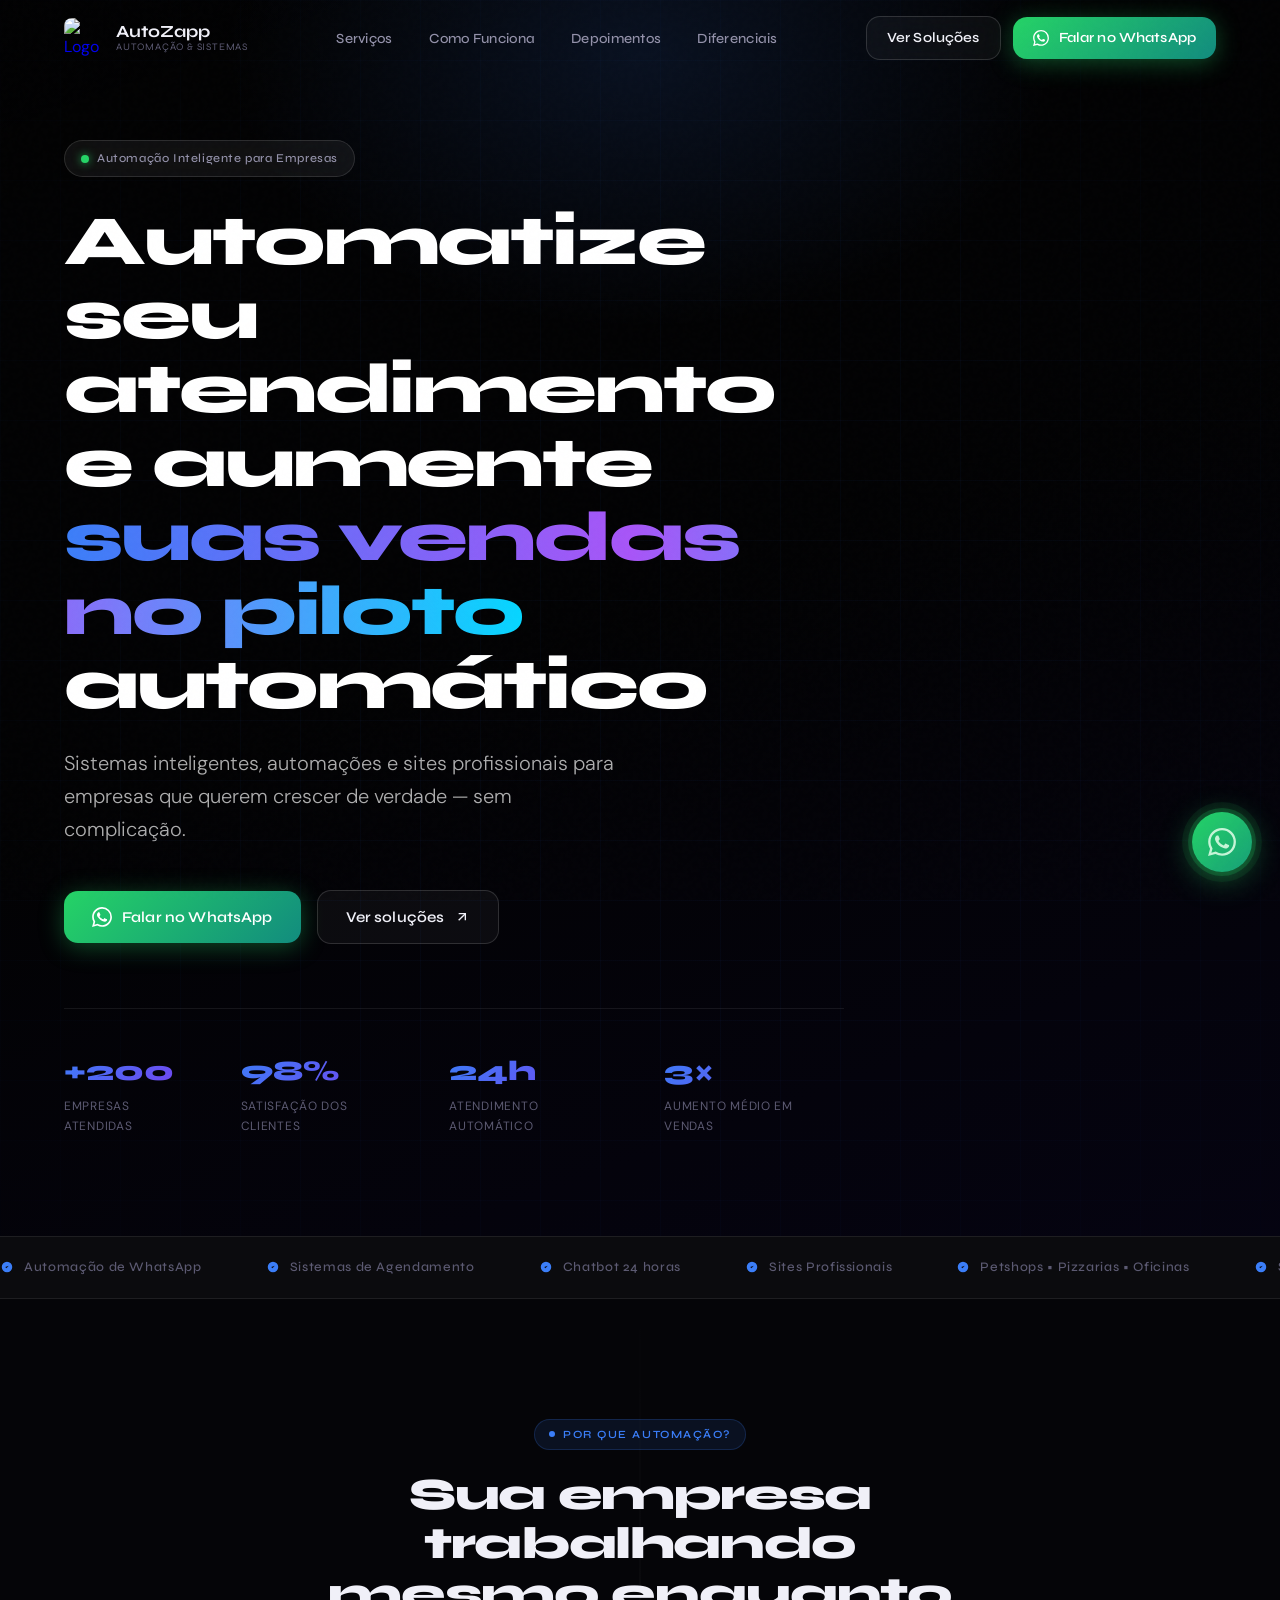
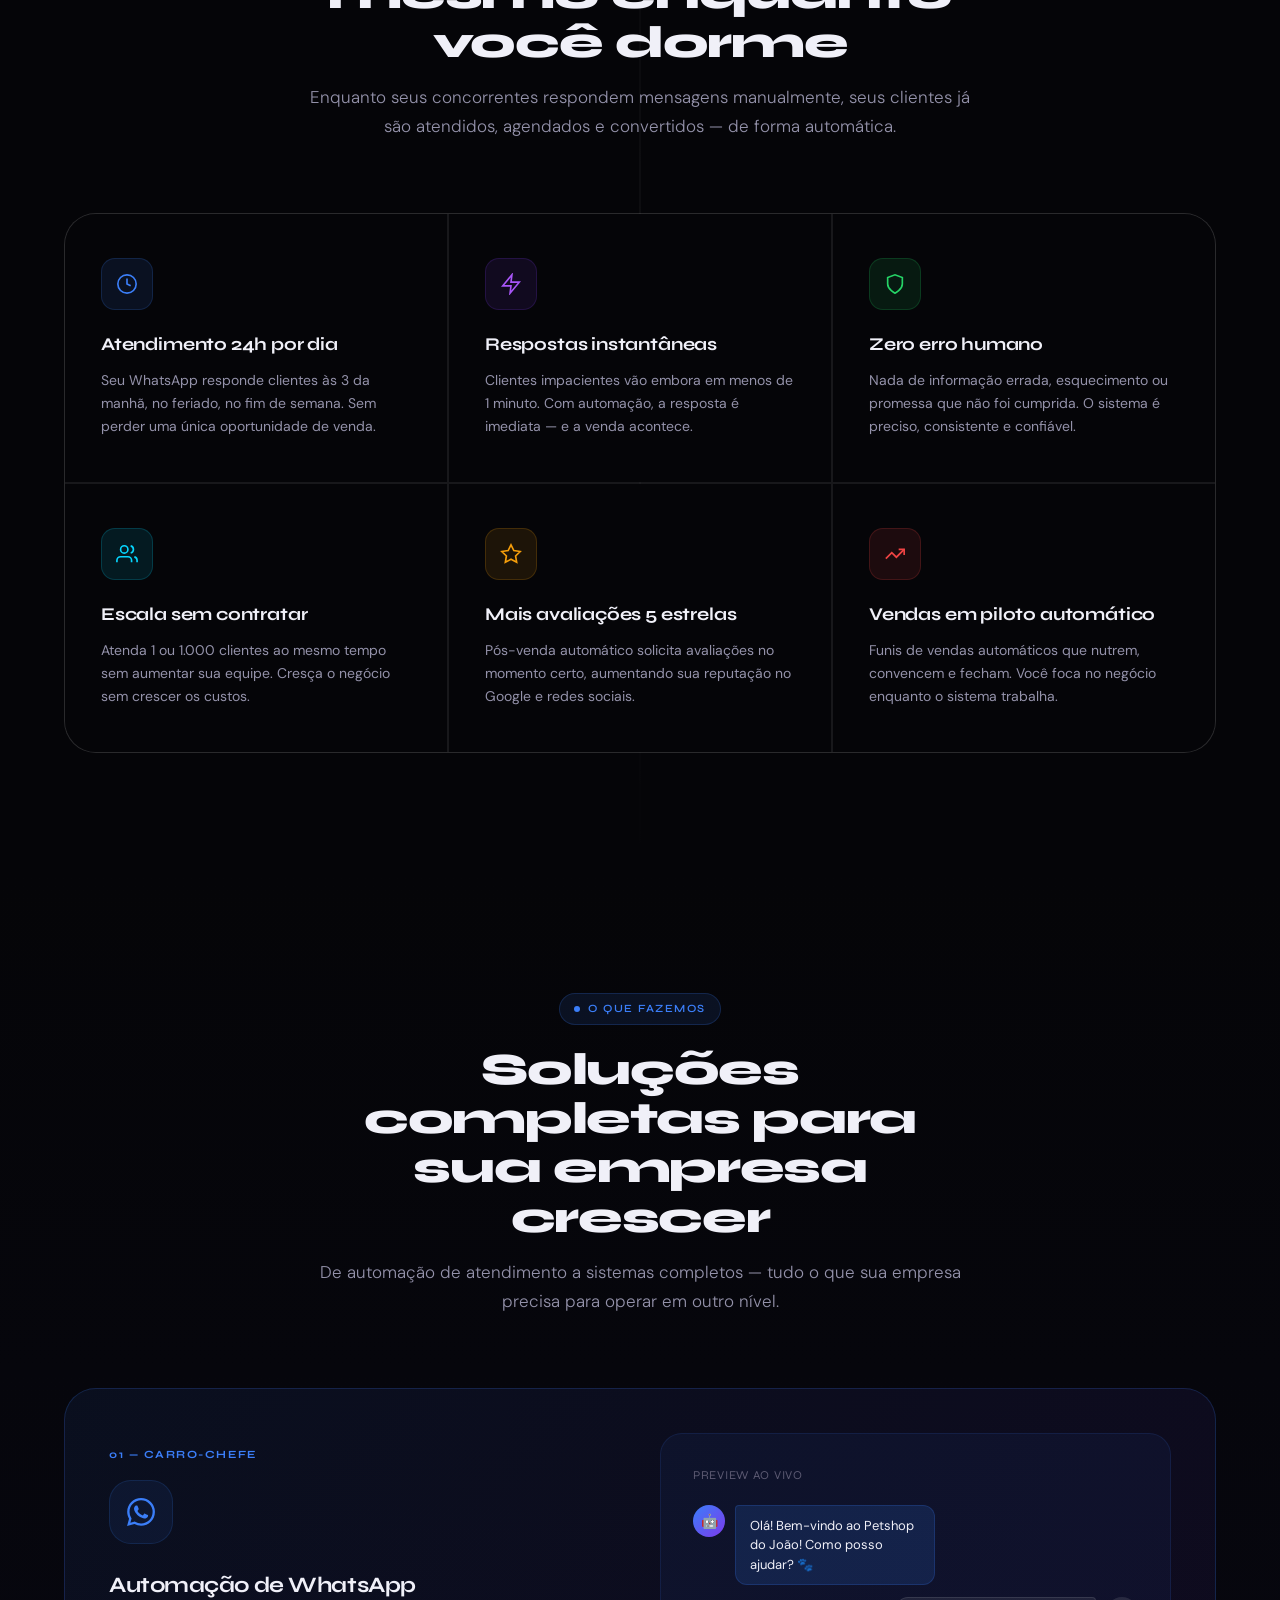
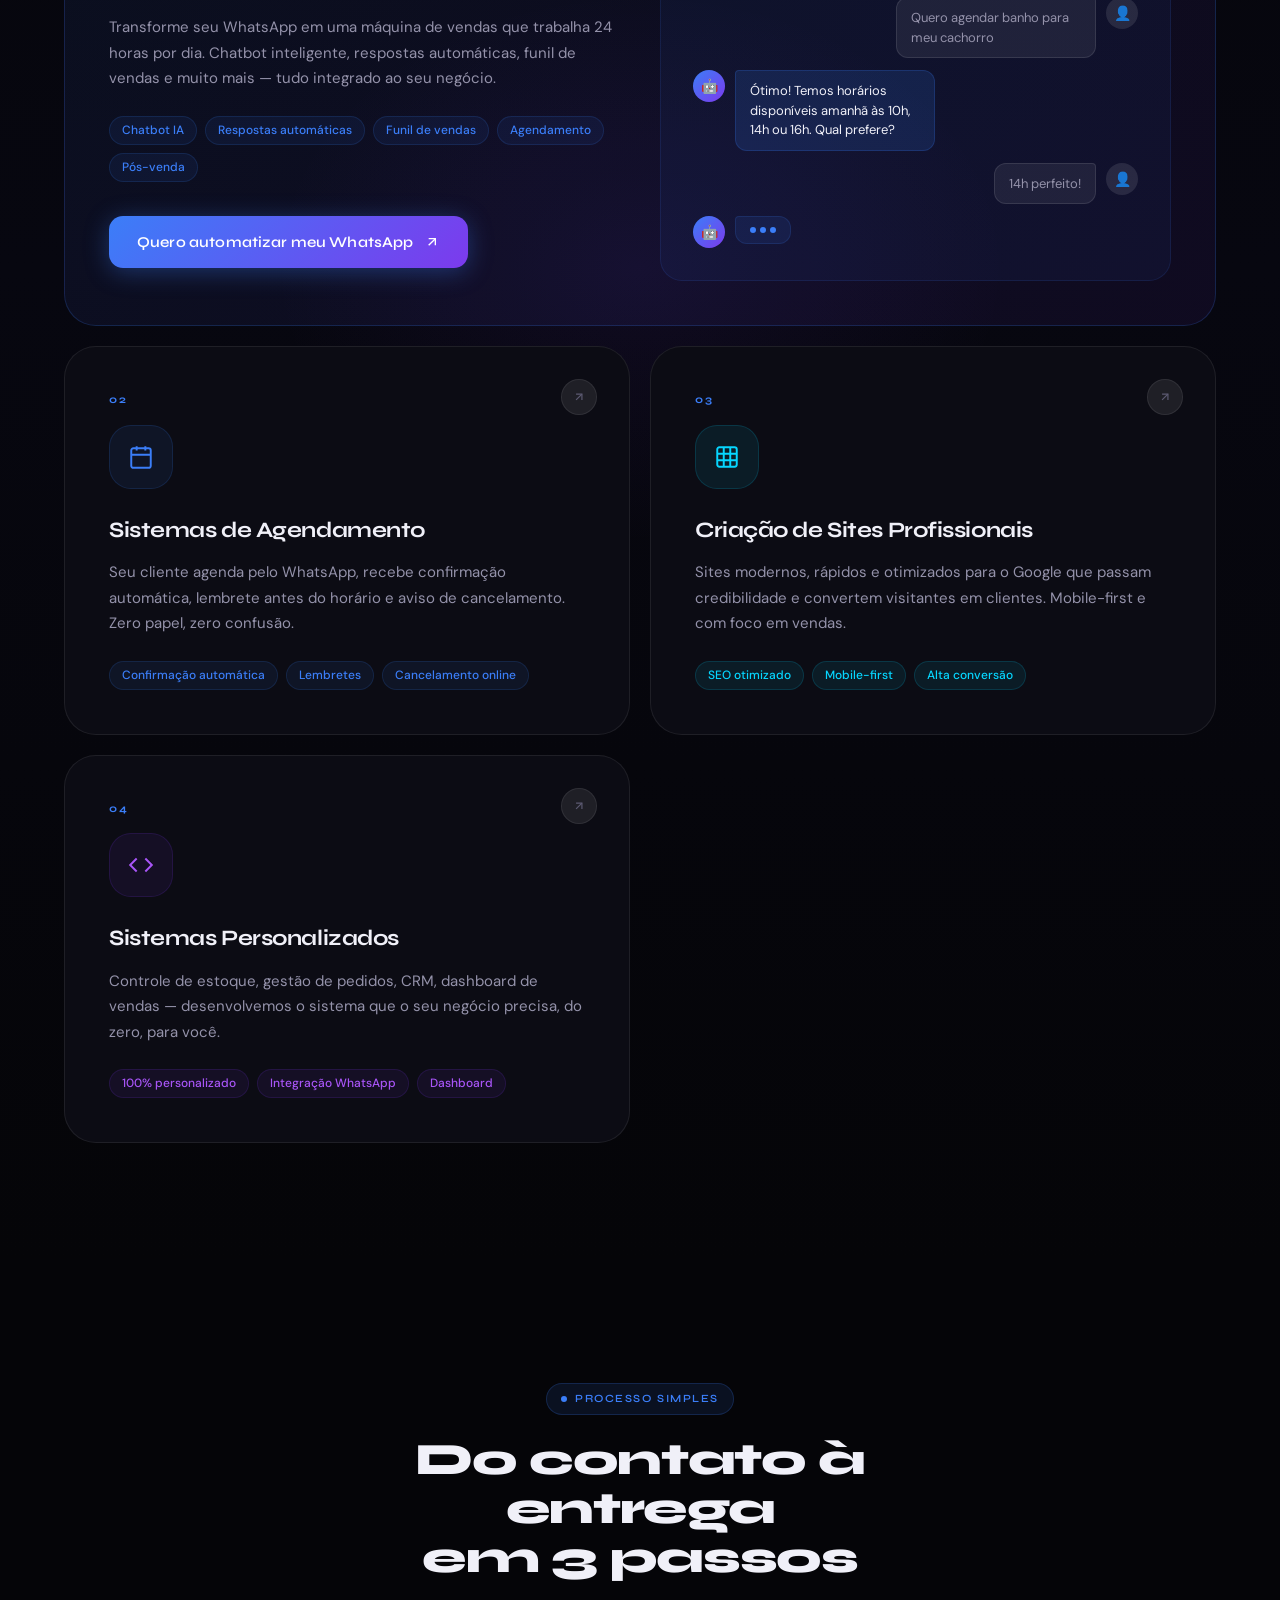
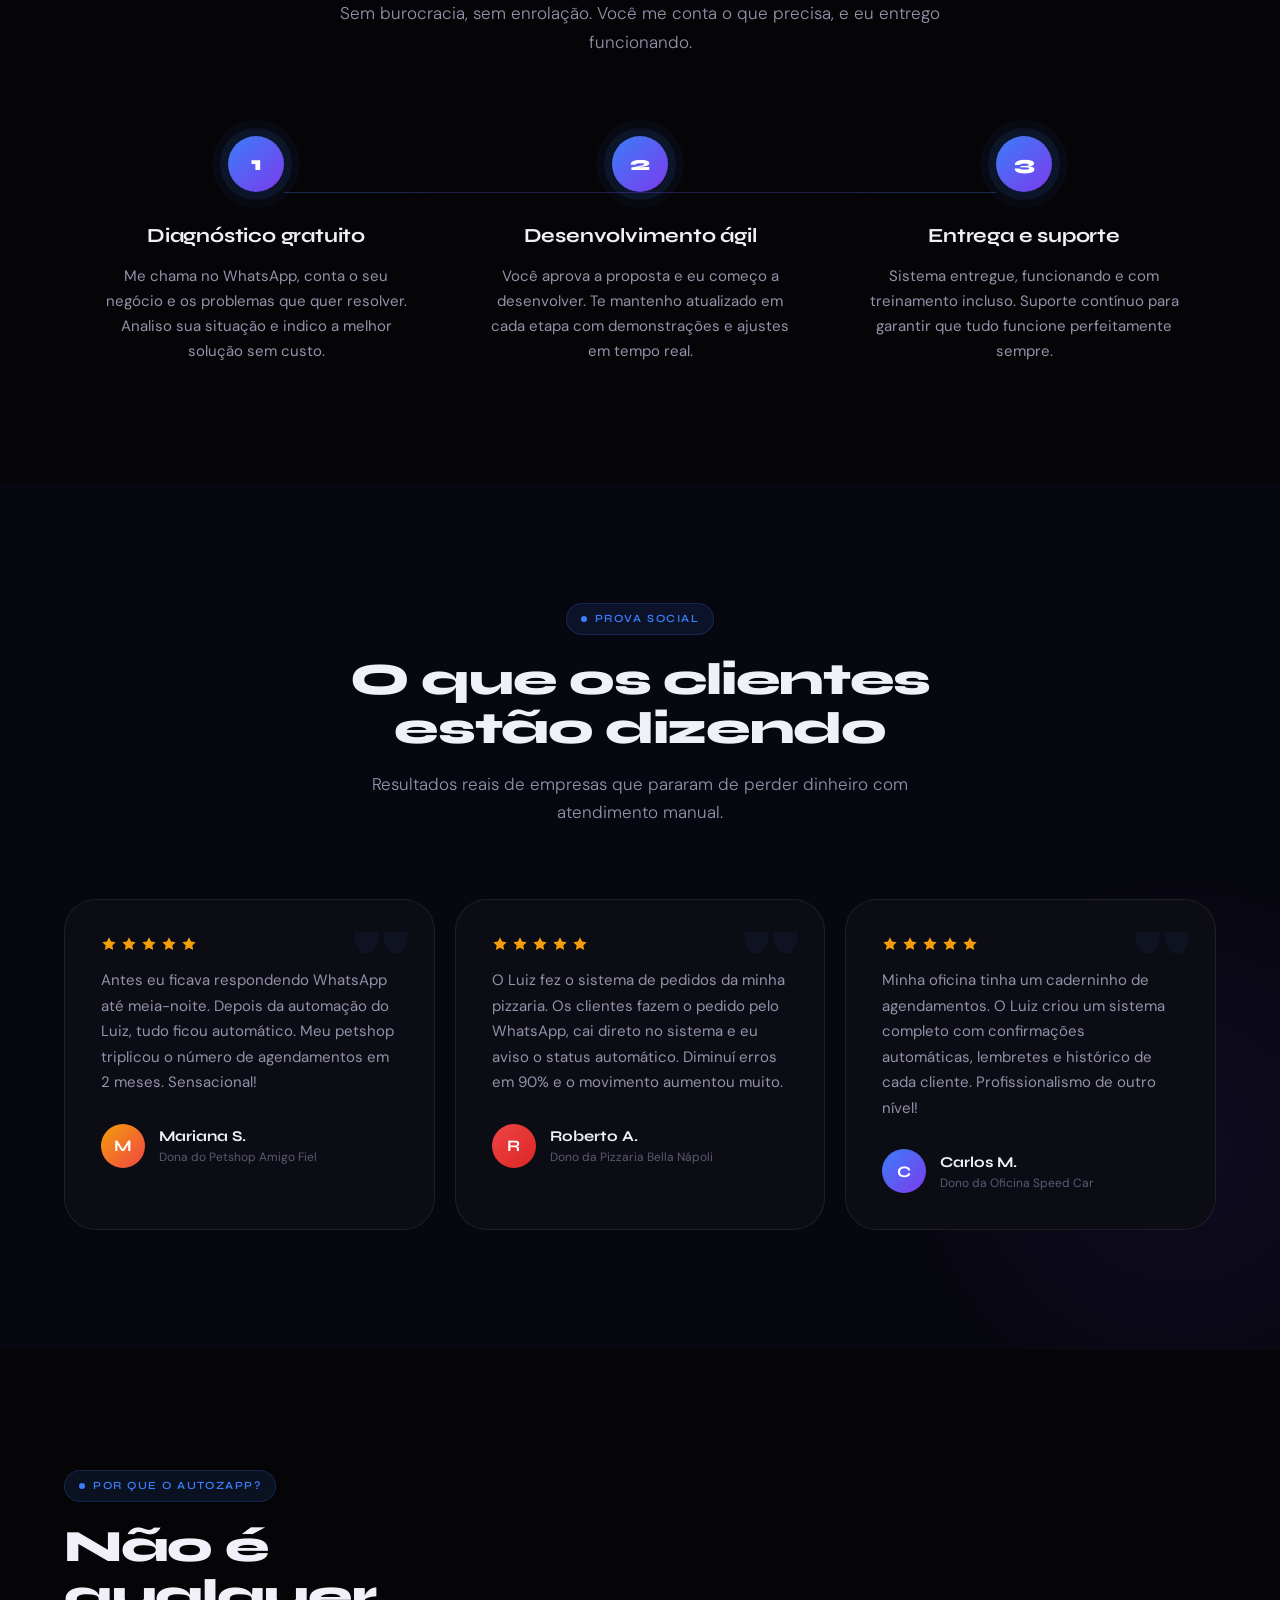
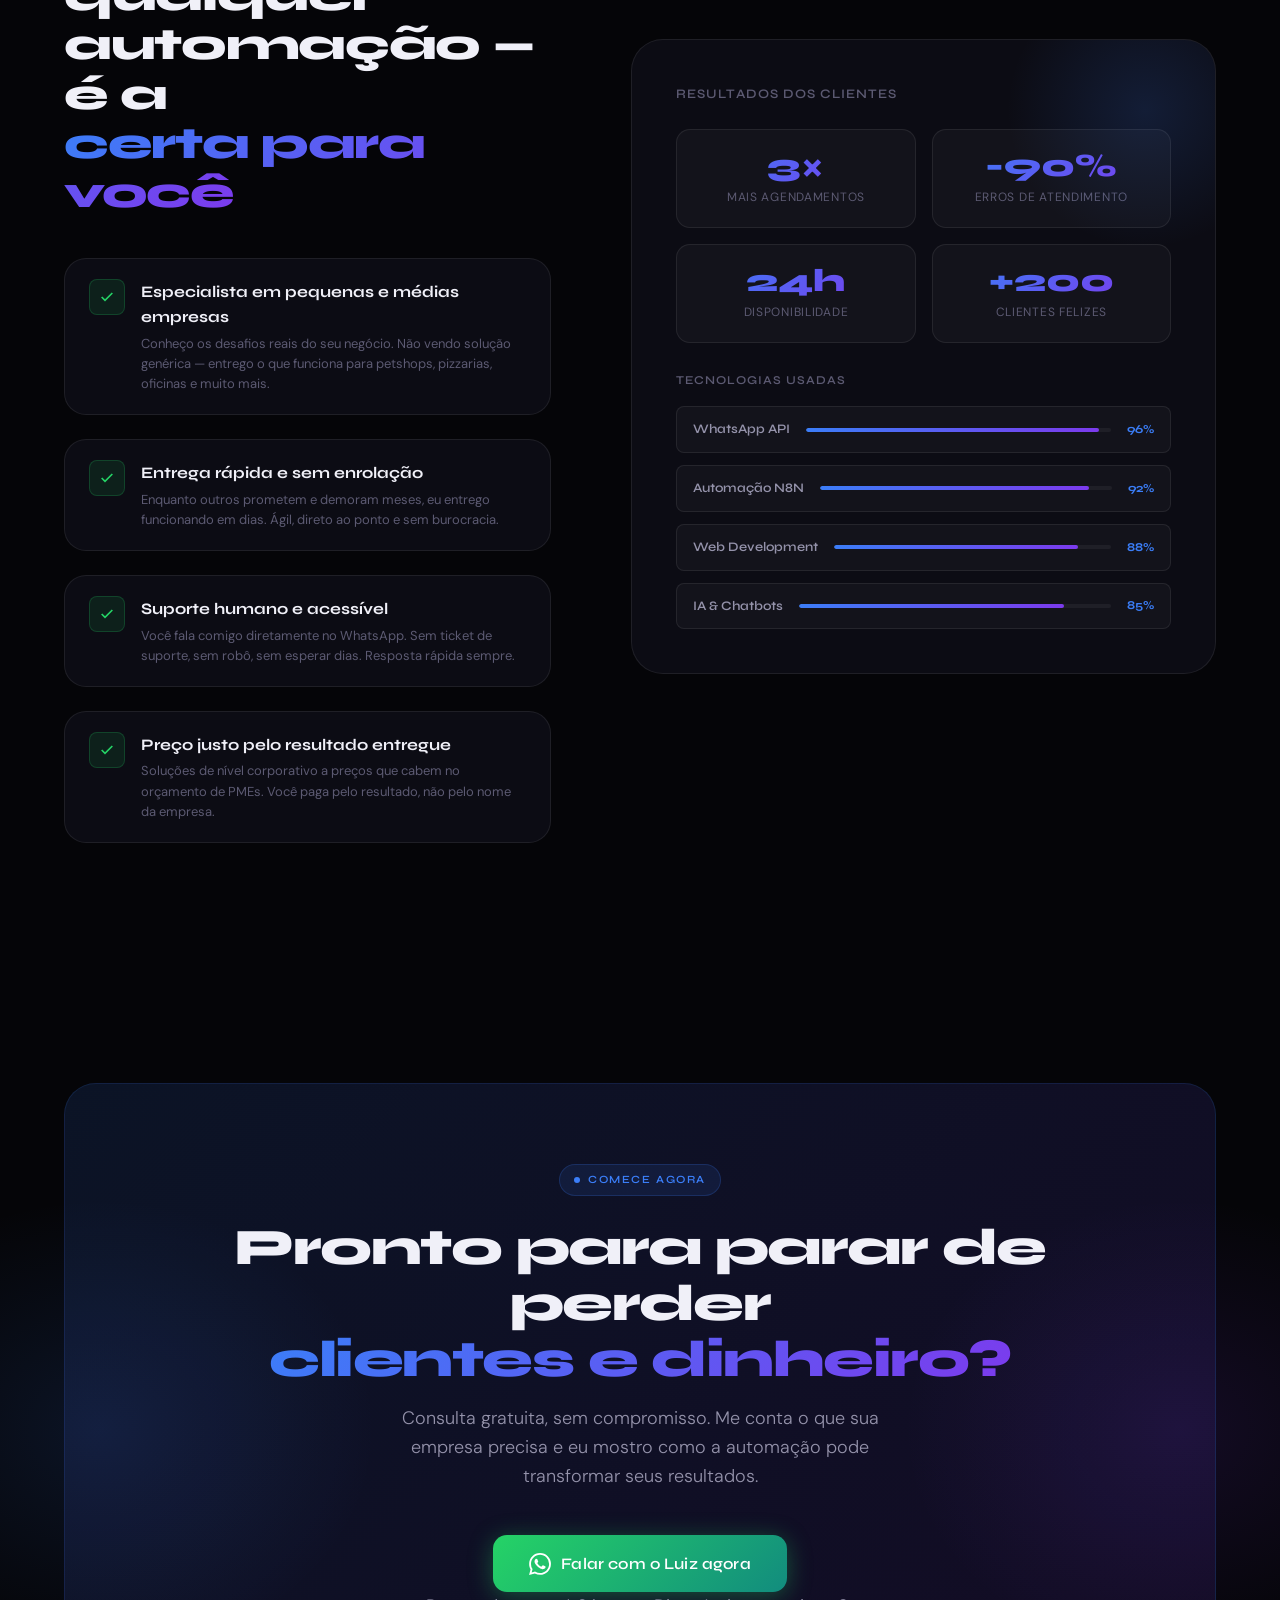
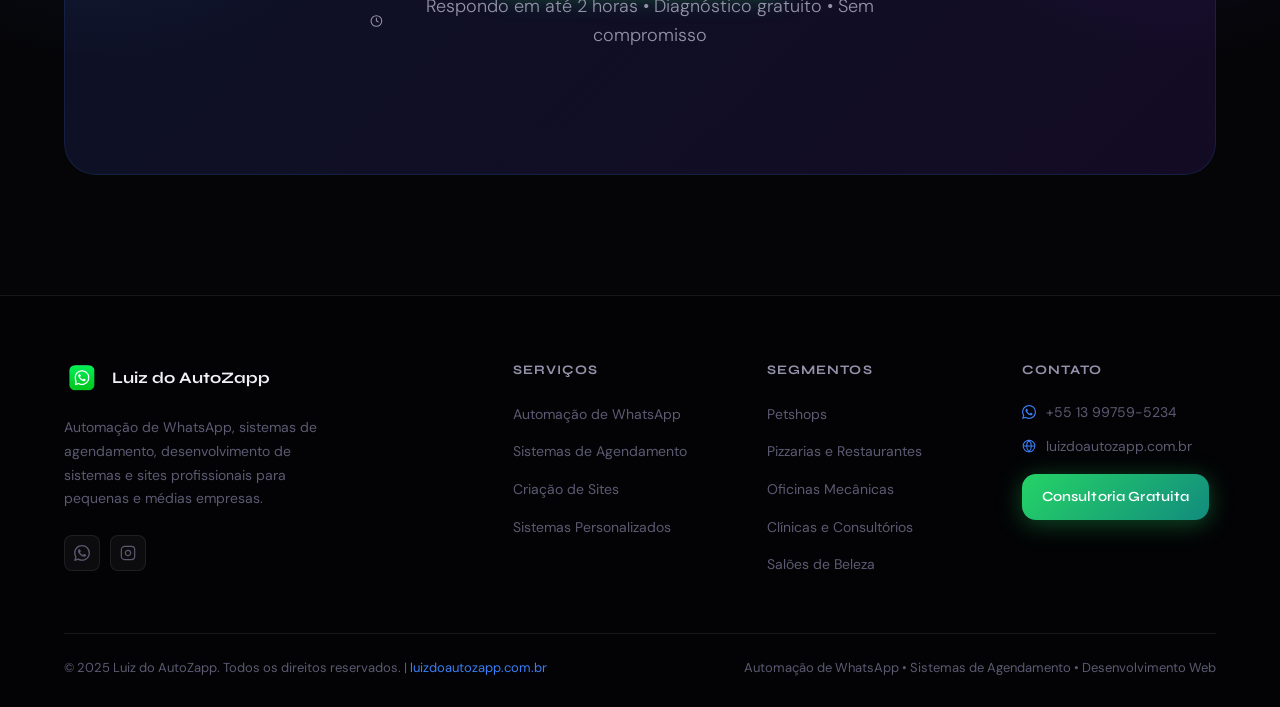
==== index.html @ b691b839 "Update index.html" ====
<!DOCTYPE html>
<html lang="pt-BR">
<head>
  <meta charset="UTF-8" />
  <meta name="viewport" content="width=device-width, initial-scale=1.0" />
  
  <!-- SEO -->
  <title>Automação de WhatsApp e Sistemas | Luiz do AutoZapp</title>
  <meta name="description" content="Automatize seu atendimento no WhatsApp, crie sistemas de agendamento inteligentes e sites profissionais. Soluções de automação para empresas que querem crescer. Petshops, pizzarias, oficinas e mais." />
  <meta name="keywords" content="automação de WhatsApp, sistema de agendamento, chatbot para empresas, automação de vendas, criação de sistemas, criação de sites profissionais, WhatsApp Business API, automação para petshop, automação para pizzaria, automação para oficina, sistemas personalizados, desenvolvimento de sistemas" />
  <meta name="robots" content="index, follow" />
  <meta name="author" content="Luiz do AutoZapp" />
  <link rel="canonical" href="https://luizdoautozapp.com.br" />
  
  <!-- Open Graph -->
  <meta property="og:type" content="website" />
  <meta property="og:url" content="https://luizdoautozapp.com.br" />
  <meta property="og:title" content="Automação de WhatsApp e Sistemas | Luiz do AutoZapp" />
  <meta property="og:description" content="Sistemas inteligentes, automações e sites profissionais para empresas que querem crescer de verdade. Atendimento automático 24h no WhatsApp." />
  <meta property="og:image" content="og-image.jpg" />
  <meta property="og:locale" content="pt_BR" />
  <meta property="og:site_name" content="Luiz do AutoZapp" />
  
  <!-- Twitter Card -->
  <meta name="twitter:card" content="summary_large_image" />
  <meta name="twitter:title" content="Automação de WhatsApp e Sistemas | Luiz do AutoZapp" />
  <meta name="twitter:description" content="Automatize seu atendimento e aumente suas vendas no piloto automático." />
  <meta name="twitter:image" content="og-image.jpg" />
  
  <!-- Favicon -->
  <link rel="icon" type="image/jpeg" href="favicon.jpg" />
  <link rel="apple-touch-icon" href="favicon.jpg" />

  <!-- Fonts -->
  <link rel="preconnect" href="https://fonts.googleapis.com" />
  <link rel="preconnect" href="https://fonts.gstatic.com" crossorigin />
  <link href="https://fonts.googleapis.com/css2?family=Syne:wght@400;500;600;700;800&family=DM+Sans:ital,wght@0,300;0,400;0,500;0,600;1,300&display=swap" rel="stylesheet" />

  <style>
    /* =============================================
       RESET & BASE
    ============================================= */
    *, *::before, *::after {
      margin: 0;
      padding: 0;
      box-sizing: border-box;
    }

    :root {
      --bg-deep:        #050508;
      --bg-card:        #0c0c14;
      --bg-glass:       rgba(255,255,255,0.04);
      --border-glass:   rgba(255,255,255,0.08);
      --border-bright:  rgba(255,255,255,0.14);

      --accent-blue:    #3b7ef8;
      --accent-violet:  #7c3aed;
      --accent-cyan:    #06d6ff;
      --accent-red:     #ef4444;

      --grad-primary:   linear-gradient(135deg, #3b7ef8 0%, #7c3aed 100%);
      --grad-glow:      radial-gradient(ellipse 60% 50% at 50% 0%, rgba(59,126,248,0.18) 0%, transparent 70%);
      --grad-card:      linear-gradient(145deg, rgba(255,255,255,0.06) 0%, rgba(255,255,255,0.02) 100%);

      --text-primary:   #f0f0f8;
      --text-secondary: #9492aa;
      --text-muted:     #5c5a72;

      --font-display:   'Syne', sans-serif;
      --font-body:      'DM Sans', sans-serif;

      --radius-sm:  8px;
      --radius-md:  14px;
      --radius-lg:  22px;
      --radius-xl:  32px;

      --transition: 0.3s cubic-bezier(0.4, 0, 0.2, 1);
      --transition-slow: 0.6s cubic-bezier(0.4, 0, 0.2, 1);
    }

    html { scroll-behavior: smooth; }

    body {
      font-family: var(--font-body);
      background-color: var(--bg-deep);
      color: var(--text-primary);
      overflow-x: hidden;
      line-height: 1.6;
      -webkit-font-smoothing: antialiased;
    }

    ::selection {
      background: rgba(59,126,248,0.3);
      color: #fff;
    }

    /* =============================================
       SCROLLBAR
    ============================================= */
    ::-webkit-scrollbar { width: 4px; }
    ::-webkit-scrollbar-track { background: var(--bg-deep); }
    ::-webkit-scrollbar-thumb {
      background: var(--accent-blue);
      border-radius: 99px;
    }

    /* =============================================
       NOISE OVERLAY
    ============================================= */
    body::before {
      content: '';
      position: fixed;
      inset: 0;
      background-image: url("data:image/svg+xml,%3Csvg viewBox='0 0 200 200' xmlns='http://www.w3.org/2000/svg'%3E%3Cfilter id='n'%3E%3CfeTurbulence type='fractalNoise' baseFrequency='0.9' numOctaves='4' stitchTiles='stitch'/%3E%3C/filter%3E%3Crect width='100%25' height='100%25' filter='url(%23n)' opacity='0.03'/%3E%3C/svg%3E");
      pointer-events: none;
      z-index: 9999;
      opacity: 0.4;
    }

    /* =============================================
       UTILITY
    ============================================= */
    .container {
      width: 100%;
      max-width: 1200px;
      margin: 0 auto;
      padding: 0 24px;
    }

    .gradient-text {
      background: var(--grad-primary);
      -webkit-background-clip: text;
      -webkit-text-fill-color: transparent;
      background-clip: text;
    }

    .section-label {
      display: inline-flex;
      align-items: center;
      gap: 8px;
      font-family: var(--font-display);
      font-size: 11px;
      font-weight: 600;
      letter-spacing: 0.14em;
      text-transform: uppercase;
      color: var(--accent-blue);
      background: rgba(59,126,248,0.10);
      border: 1px solid rgba(59,126,248,0.2);
      padding: 6px 14px;
      border-radius: 99px;
      margin-bottom: 20px;
    }

    .section-label::before {
      content: '';
      width: 6px; height: 6px;
      background: var(--accent-blue);
      border-radius: 50%;
      animation: pulse-dot 2s ease-in-out infinite;
    }

    @keyframes pulse-dot {
      0%, 100% { opacity: 1; transform: scale(1); }
      50% { opacity: 0.5; transform: scale(0.7); }
    }

    /* =============================================
       BUTTONS
    ============================================= */
    .btn {
      display: inline-flex;
      align-items: center;
      justify-content: center;
      gap: 10px;
      font-family: var(--font-display);
      font-size: 15px;
      font-weight: 600;
      padding: 14px 28px;
      border-radius: var(--radius-md);
      border: none;
      cursor: pointer;
      text-decoration: none;
      transition: var(--transition);
      white-space: nowrap;
      letter-spacing: 0.01em;
    }

    .btn-primary {
      background: var(--grad-primary);
      color: #fff;
      box-shadow: 0 4px 24px rgba(59,126,248,0.35);
    }

    .btn-primary:hover {
      transform: translateY(-2px);
      box-shadow: 0 8px 36px rgba(59,126,248,0.5);
    }

    .btn-ghost {
      background: var(--bg-glass);
      color: var(--text-primary);
      border: 1px solid var(--border-bright);
      backdrop-filter: blur(12px);
    }

    .btn-ghost:hover {
      background: rgba(255,255,255,0.08);
      border-color: rgba(255,255,255,0.22);
      transform: translateY(-2px);
    }

    .btn-whatsapp {
      background: linear-gradient(135deg, #25d366 0%, #128c7e 100%);
      color: #fff;
      box-shadow: 0 4px 24px rgba(37,211,102,0.35);
    }

    .btn-whatsapp:hover {
      transform: translateY(-2px);
      box-shadow: 0 8px 36px rgba(37,211,102,0.5);
    }

    .btn svg { flex-shrink: 0; }

    /* =============================================
       NAVBAR
    ============================================= */
    #navbar {
      position: fixed;
      top: 0; left: 0; right: 0;
      z-index: 1000;
      padding: 16px 0;
      transition: var(--transition);
    }

    #navbar.scrolled {
      background: rgba(5,5,8,0.85);
      backdrop-filter: blur(20px);
      border-bottom: 1px solid var(--border-glass);
      padding: 12px 0;
    }

    .nav-inner {
      display: flex;
      align-items: center;
      justify-content: space-between;
    }

    .nav-logo {
      display: flex;
      align-items: center;
      gap: 12px;
      text-decoration: none;
    }

    .nav-logo img {
      height: 40px;
      width: 40px;
      border-radius: var(--radius-sm);
      object-fit: cover;
    }

    .nav-logo-text {
      font-family: var(--font-display);
      font-size: 17px;
      font-weight: 700;
      color: var(--text-primary);
      line-height: 1.1;
    }

    .nav-logo-text span {
      display: block;
      font-size: 10px;
      font-weight: 400;
      color: var(--text-muted);
      letter-spacing: 0.08em;
      text-transform: uppercase;
    }

    .nav-links {
      display: flex;
      align-items: center;
      gap: 36px;
      list-style: none;
    }

    .nav-links a {
      font-family: var(--font-display);
      font-size: 14px;
      font-weight: 500;
      color: var(--text-secondary);
      text-decoration: none;
      transition: var(--transition);
      letter-spacing: 0.02em;
    }

    .nav-links a:hover { color: var(--text-primary); }

    .nav-cta {
      display: flex;
      align-items: center;
      gap: 12px;
    }

    .hamburger {
      display: none;
      flex-direction: column;
      gap: 5px;
      cursor: pointer;
      padding: 4px;
    }

    .hamburger span {
      display: block;
      width: 24px; height: 2px;
      background: var(--text-primary);
      border-radius: 99px;
      transition: var(--transition);
    }

    /* =============================================
       HERO
    ============================================= */
    #hero {
      position: relative;
      min-height: 100vh;
      display: flex;
      align-items: center;
      overflow: hidden;
    }

    .hero-video-wrap {
      position: absolute;
      inset: 0;
      z-index: 0;
    }

    .hero-video-wrap video {
      width: 100%; height: 100%;
      object-fit: cover;
    }

    .hero-overlay {
      position: absolute;
      inset: 0;
      background: linear-gradient(
        160deg,
        rgba(0,0,0,0.72) 0%,
        rgba(0,0,0,0.58) 50%,
        rgba(5,3,20,0.75) 100%
      );
      z-index: 1;
    }

    /* Animated grid lines */
    .hero-grid {
      position: absolute;
      inset: 0;
      z-index: 2;
      background-image:
        linear-gradient(rgba(59,126,248,0.04) 1px, transparent 1px),
        linear-gradient(90deg, rgba(59,126,248,0.04) 1px, transparent 1px);
      background-size: 60px 60px;
      mask-image: radial-gradient(ellipse 80% 80% at 50% 50%, black 40%, transparent 100%);
    }

    .hero-glow {
      position: absolute;
      top: -20%;
      left: 50%;
      transform: translateX(-50%);
      width: 900px;
      height: 600px;
      background: radial-gradient(ellipse, rgba(59,126,248,0.12) 0%, transparent 65%);
      z-index: 2;
      pointer-events: none;
    }

    .hero-content {
      position: relative;
      z-index: 3;
      padding: 140px 0 100px;
      max-width: 780px;
    }

    .hero-badge {
      display: inline-flex;
      align-items: center;
      gap: 8px;
      background: rgba(255,255,255,0.06);
      border: 1px solid rgba(255,255,255,0.12);
      backdrop-filter: blur(12px);
      padding: 8px 16px;
      border-radius: 99px;
      font-family: var(--font-display);
      font-size: 12px;
      font-weight: 500;
      color: var(--text-secondary);
      letter-spacing: 0.05em;
      margin-bottom: 28px;
      animation: fadeInUp 0.8s ease both;
    }

    .hero-badge .dot {
      width: 8px; height: 8px;
      background: #25d366;
      border-radius: 50%;
      box-shadow: 0 0 8px rgba(37,211,102,0.8);
      animation: pulse-green 2s ease-in-out infinite;
    }

    @keyframes pulse-green {
      0%, 100% { box-shadow: 0 0 8px rgba(37,211,102,0.8); }
      50% { box-shadow: 0 0 18px rgba(37,211,102,1); }
    }

    .hero-h1 {
      font-family: var(--font-display);
      font-size: clamp(38px, 5.5vw, 72px);
      font-weight: 800;
      line-height: 1.05;
      letter-spacing: -0.03em;
      color: #fff;
      margin-bottom: 24px;
      animation: fadeInUp 0.8s 0.15s ease both;
    }

    .hero-h1 .line-accent {
      background: linear-gradient(90deg, #3b7ef8, #a855f7, #06d6ff);
      -webkit-background-clip: text;
      -webkit-text-fill-color: transparent;
      background-clip: text;
    }

    .hero-sub {
      font-size: clamp(16px, 1.8vw, 20px);
      color: rgba(255,255,255,0.68);
      font-weight: 300;
      line-height: 1.65;
      max-width: 560px;
      margin-bottom: 44px;
      animation: fadeInUp 0.8s 0.3s ease both;
    }

    .hero-actions {
      display: flex;
      align-items: center;
      gap: 16px;
      flex-wrap: wrap;
      animation: fadeInUp 0.8s 0.45s ease both;
    }

    .hero-stats {
      display: flex;
      align-items: center;
      gap: 40px;
      margin-top: 64px;
      padding-top: 40px;
      border-top: 1px solid rgba(255,255,255,0.08);
      animation: fadeInUp 0.8s 0.6s ease both;
    }

    .hero-stat-item {
      display: flex;
      flex-direction: column;
      gap: 4px;
    }

    .hero-stat-num {
      font-family: var(--font-display);
      font-size: 28px;
      font-weight: 800;
      background: var(--grad-primary);
      -webkit-background-clip: text;
      -webkit-text-fill-color: transparent;
      background-clip: text;
    }

    .hero-stat-label {
      font-size: 12px;
      color: var(--text-muted);
      letter-spacing: 0.06em;
      text-transform: uppercase;
    }

    /* =============================================
       TRUST BAND
    ============================================= */
    #trust-band {
      background: rgba(255,255,255,0.025);
      border-top: 1px solid var(--border-glass);
      border-bottom: 1px solid var(--border-glass);
      padding: 20px 0;
      overflow: hidden;
    }

    .trust-scroll {
      display: flex;
      gap: 64px;
      animation: marquee 25s linear infinite;
      white-space: nowrap;
    }

    .trust-item {
      display: flex;
      align-items: center;
      gap: 10px;
      font-family: var(--font-display);
      font-size: 13px;
      font-weight: 500;
      color: var(--text-muted);
      letter-spacing: 0.05em;
      flex-shrink: 0;
    }

    .trust-item svg { color: var(--accent-blue); flex-shrink: 0; }

    @keyframes marquee {
      from { transform: translateX(0); }
      to   { transform: translateX(-50%); }
    }

    /* =============================================
       BENEFITS (PROOF OF VALUE)
    ============================================= */
    #benefits {
      padding: 120px 0;
      position: relative;
    }

    #benefits::before {
      content: '';
      position: absolute;
      top: 0; left: 50%; transform: translateX(-50%);
      width: 1px; height: 100%;
      background: linear-gradient(to bottom, transparent, var(--border-glass), transparent);
    }

    .benefits-header {
      text-align: center;
      max-width: 680px;
      margin: 0 auto 72px;
    }

    .section-title {
      font-family: var(--font-display);
      font-size: clamp(28px, 3.5vw, 46px);
      font-weight: 800;
      letter-spacing: -0.03em;
      line-height: 1.1;
      color: var(--text-primary);
      margin-bottom: 16px;
    }

    .section-desc {
      font-size: 17px;
      color: var(--text-secondary);
      line-height: 1.7;
      font-weight: 300;
    }

    .benefits-grid {
      display: grid;
      grid-template-columns: repeat(3, 1fr);
      gap: 2px;
      background: var(--border-glass);
      border: 1px solid var(--border-glass);
      border-radius: var(--radius-xl);
      overflow: hidden;
    }

    .benefit-card {
      background: var(--bg-deep);
      padding: 44px 36px;
      position: relative;
      transition: var(--transition);
      overflow: hidden;
    }

    .benefit-card::before {
      content: '';
      position: absolute;
      top: 0; left: 0; right: 0;
      height: 2px;
      background: var(--grad-primary);
      transform: scaleX(0);
      transition: var(--transition);
      transform-origin: left;
    }

    .benefit-card:hover::before { transform: scaleX(1); }

    .benefit-card:hover {
      background: var(--bg-card);
    }

    .benefit-icon {
      width: 52px; height: 52px;
      background: rgba(59,126,248,0.1);
      border: 1px solid rgba(59,126,248,0.18);
      border-radius: var(--radius-md);
      display: flex;
      align-items: center;
      justify-content: center;
      color: var(--accent-blue);
      margin-bottom: 20px;
      transition: var(--transition);
    }

    .benefit-card:hover .benefit-icon {
      background: rgba(59,126,248,0.18);
      box-shadow: 0 0 24px rgba(59,126,248,0.25);
    }

    .benefit-card h3 {
      font-family: var(--font-display);
      font-size: 18px;
      font-weight: 700;
      color: var(--text-primary);
      margin-bottom: 10px;
      letter-spacing: -0.01em;
    }

    .benefit-card p {
      font-size: 14px;
      color: var(--text-secondary);
      line-height: 1.65;
    }

    /* =============================================
       SERVICES
    ============================================= */
    #services {
      padding: 120px 0;
      background: linear-gradient(180deg, var(--bg-deep) 0%, #070710 50%, var(--bg-deep) 100%);
      position: relative;
    }

    .services-glow {
      position: absolute;
      left: 50%; top: 50%;
      transform: translate(-50%, -50%);
      width: 800px; height: 600px;
      background: radial-gradient(ellipse, rgba(124,58,237,0.08) 0%, transparent 65%);
      pointer-events: none;
    }

    .services-header {
      text-align: center;
      max-width: 680px;
      margin: 0 auto 72px;
    }

    .services-grid {
      display: grid;
      grid-template-columns: repeat(2, 1fr);
      gap: 20px;
    }

    .service-card {
      background: var(--bg-card);
      border: 1px solid var(--border-glass);
      border-radius: var(--radius-xl);
      padding: 44px;
      position: relative;
      overflow: hidden;
      transition: var(--transition);
      cursor: default;
    }

    .service-card::after {
      content: '';
      position: absolute;
      inset: 0;
      background: var(--grad-primary);
      opacity: 0;
      transition: var(--transition-slow);
      border-radius: inherit;
    }

    .service-card:hover {
      border-color: rgba(59,126,248,0.3);
      transform: translateY(-4px);
      box-shadow: 0 24px 60px rgba(0,0,0,0.4), 0 0 0 1px rgba(59,126,248,0.15);
    }

    .service-card > * { position: relative; z-index: 1; }

    .service-num {
      font-family: var(--font-display);
      font-size: 11px;
      font-weight: 700;
      letter-spacing: 0.14em;
      color: var(--accent-blue);
      text-transform: uppercase;
      margin-bottom: 16px;
    }

    .service-icon-wrap {
      width: 64px; height: 64px;
      background: rgba(59,126,248,0.08);
      border: 1px solid rgba(59,126,248,0.15);
      border-radius: var(--radius-lg);
      display: flex;
      align-items: center;
      justify-content: center;
      color: var(--accent-blue);
      margin-bottom: 24px;
      transition: var(--transition);
    }

    .service-card:hover .service-icon-wrap {
      background: rgba(59,126,248,0.15);
      box-shadow: 0 0 32px rgba(59,126,248,0.3);
      color: #fff;
    }

    .service-card h2 {
      font-family: var(--font-display);
      font-size: 22px;
      font-weight: 700;
      color: var(--text-primary);
      margin-bottom: 12px;
      letter-spacing: -0.02em;
    }

    .service-card p {
      font-size: 15px;
      color: var(--text-secondary);
      line-height: 1.7;
      margin-bottom: 24px;
    }

    .service-tags {
      display: flex;
      flex-wrap: wrap;
      gap: 8px;
    }

    .service-tag {
      font-size: 12px;
      font-weight: 500;
      color: var(--accent-blue);
      background: rgba(59,126,248,0.08);
      border: 1px solid rgba(59,126,248,0.15);
      padding: 4px 12px;
      border-radius: 99px;
    }

    .service-arrow {
      position: absolute;
      top: 32px; right: 32px;
      width: 36px; height: 36px;
      background: var(--border-glass);
      border: 1px solid var(--border-glass);
      border-radius: 50%;
      display: flex;
      align-items: center;
      justify-content: center;
      color: var(--text-muted);
      transition: var(--transition);
    }

    .service-card:hover .service-arrow {
      background: var(--accent-blue);
      border-color: var(--accent-blue);
      color: #fff;
      transform: rotate(45deg);
    }

    /* Featured card */
    .service-card.featured {
      grid-column: span 2;
      background: linear-gradient(135deg, rgba(59,126,248,0.08) 0%, rgba(124,58,237,0.08) 100%);
      border-color: rgba(59,126,248,0.2);
      display: grid;
      grid-template-columns: 1fr 1fr;
      gap: 40px;
      align-items: center;
    }

    .service-card.featured .service-content {}

    .service-card.featured .service-visual {
      background: rgba(59,126,248,0.06);
      border: 1px solid rgba(59,126,248,0.12);
      border-radius: var(--radius-lg);
      padding: 32px;
      display: flex;
      flex-direction: column;
      gap: 12px;
    }

    .mock-chat-msg {
      display: flex;
      gap: 10px;
      align-items: flex-start;
    }

    .mock-chat-msg.bot { flex-direction: row; }
    .mock-chat-msg.user { flex-direction: row-reverse; }

    .mock-avatar {
      width: 32px; height: 32px;
      border-radius: 50%;
      display: flex;
      align-items: center;
      justify-content: center;
      font-size: 14px;
      flex-shrink: 0;
    }

    .mock-avatar.bot-av {
      background: linear-gradient(135deg, #3b7ef8, #7c3aed);
    }

    .mock-avatar.user-av {
      background: rgba(255,255,255,0.1);
    }

    .mock-bubble {
      font-size: 13px;
      padding: 10px 14px;
      border-radius: 12px;
      line-height: 1.5;
      max-width: 200px;
    }

    .mock-bubble.bot-bub {
      background: rgba(59,126,248,0.15);
      border: 1px solid rgba(59,126,248,0.2);
      color: var(--text-primary);
      border-top-left-radius: 4px;
    }

    .mock-bubble.user-bub {
      background: rgba(255,255,255,0.07);
      border: 1px solid rgba(255,255,255,0.1);
      color: var(--text-secondary);
      border-top-right-radius: 4px;
    }

    .mock-typing {
      display: flex;
      gap: 4px;
      align-items: center;
      padding: 10px 14px;
      background: rgba(59,126,248,0.1);
      border-radius: 12px;
      border-top-left-radius: 4px;
      border: 1px solid rgba(59,126,248,0.15);
      width: fit-content;
    }

    .mock-typing span {
      width: 6px; height: 6px;
      background: var(--accent-blue);
      border-radius: 50%;
      animation: typing-dot 1.2s ease-in-out infinite;
    }

    .mock-typing span:nth-child(2) { animation-delay: 0.2s; }
    .mock-typing span:nth-child(3) { animation-delay: 0.4s; }

    @keyframes typing-dot {
      0%, 100% { opacity: 0.3; transform: translateY(0); }
      50% { opacity: 1; transform: translateY(-3px); }
    }

    /* =============================================
       HOW IT WORKS
    ============================================= */
    #how-it-works {
      padding: 120px 0;
      position: relative;
    }

    .how-header {
      text-align: center;
      max-width: 600px;
      margin: 0 auto 80px;
    }

    .steps-wrap {
      display: grid;
      grid-template-columns: repeat(3, 1fr);
      gap: 0;
      position: relative;
    }

    .steps-wrap::before {
      content: '';
      position: absolute;
      top: 56px; left: calc(16.666% + 28px);
      right: calc(16.666% + 28px);
      height: 1px;
      background: linear-gradient(90deg, var(--accent-blue), var(--accent-violet), var(--accent-blue));
      opacity: 0.3;
    }

    .step-item {
      padding: 0 36px;
      display: flex;
      flex-direction: column;
      align-items: center;
      text-align: center;
      position: relative;
    }

    .step-number {
      width: 56px; height: 56px;
      border-radius: 50%;
      background: var(--grad-primary);
      display: flex;
      align-items: center;
      justify-content: center;
      font-family: var(--font-display);
      font-size: 20px;
      font-weight: 800;
      color: #fff;
      margin-bottom: 28px;
      box-shadow: 0 0 0 8px rgba(59,126,248,0.1), 0 0 0 16px rgba(59,126,248,0.04);
      flex-shrink: 0;
      position: relative;
      z-index: 1;
    }

    .step-item h3 {
      font-family: var(--font-display);
      font-size: 20px;
      font-weight: 700;
      color: var(--text-primary);
      margin-bottom: 12px;
      letter-spacing: -0.01em;
    }

    .step-item p {
      font-size: 15px;
      color: var(--text-secondary);
      line-height: 1.65;
    }

    /* =============================================
       TESTIMONIALS
    ============================================= */
    #testimonials {
      padding: 120px 0;
      background: #070710;
      position: relative;
      overflow: hidden;
    }

    .test-glow {
      position: absolute;
      right: -200px; bottom: -100px;
      width: 600px; height: 600px;
      background: radial-gradient(ellipse, rgba(124,58,237,0.08) 0%, transparent 65%);
      pointer-events: none;
    }

    .test-header {
      text-align: center;
      max-width: 600px;
      margin: 0 auto 72px;
    }

    .testimonials-grid {
      display: grid;
      grid-template-columns: repeat(3, 1fr);
      gap: 20px;
    }

    .testimonial-card {
      background: var(--bg-card);
      border: 1px solid var(--border-glass);
      border-radius: var(--radius-xl);
      padding: 36px;
      transition: var(--transition);
      position: relative;
      overflow: hidden;
    }

    .testimonial-card::before {
      content: '"';
      position: absolute;
      top: 16px; right: 24px;
      font-size: 96px;
      font-family: var(--font-display);
      font-weight: 800;
      color: rgba(59,126,248,0.06);
      line-height: 1;
    }

    .testimonial-card:hover {
      border-color: rgba(59,126,248,0.2);
      transform: translateY(-3px);
      box-shadow: 0 20px 48px rgba(0,0,0,0.35);
    }

    .test-stars {
      display: flex;
      gap: 4px;
      margin-bottom: 16px;
    }

    .test-stars svg { color: #f59e0b; }

    .test-text {
      font-size: 15px;
      color: var(--text-secondary);
      line-height: 1.7;
      margin-bottom: 28px;
    }

    .test-author {
      display: flex;
      align-items: center;
      gap: 14px;
    }

    .test-avatar {
      width: 44px; height: 44px;
      border-radius: 50%;
      display: flex;
      align-items: center;
      justify-content: center;
      font-family: var(--font-display);
      font-weight: 700;
      font-size: 16px;
      color: #fff;
      flex-shrink: 0;
    }

    .test-info h4 {
      font-family: var(--font-display);
      font-size: 15px;
      font-weight: 700;
      color: var(--text-primary);
    }

    .test-info p {
      font-size: 12px;
      color: var(--text-muted);
    }

    /* =============================================
       DIFFERENTIALS
    ============================================= */
    #differentials {
      padding: 120px 0;
    }

    .diff-layout {
      display: grid;
      grid-template-columns: 1fr 1.2fr;
      gap: 80px;
      align-items: center;
    }

    .diff-left {}

    .diff-list {
      display: flex;
      flex-direction: column;
      gap: 24px;
      margin-top: 40px;
    }

    .diff-item {
      display: flex;
      gap: 16px;
      align-items: flex-start;
      padding: 20px 24px;
      background: var(--bg-card);
      border: 1px solid var(--border-glass);
      border-radius: var(--radius-lg);
      transition: var(--transition);
    }

    .diff-item:hover {
      border-color: rgba(59,126,248,0.2);
      background: rgba(59,126,248,0.04);
    }

    .diff-check {
      width: 36px; height: 36px;
      background: rgba(37,211,102,0.1);
      border: 1px solid rgba(37,211,102,0.2);
      border-radius: var(--radius-sm);
      display: flex;
      align-items: center;
      justify-content: center;
      color: #25d366;
      flex-shrink: 0;
    }

    .diff-item-text h4 {
      font-family: var(--font-display);
      font-size: 16px;
      font-weight: 700;
      color: var(--text-primary);
      margin-bottom: 4px;
    }

    .diff-item-text p {
      font-size: 13px;
      color: var(--text-muted);
      line-height: 1.55;
    }

    .diff-right {
      background: var(--bg-card);
      border: 1px solid var(--border-glass);
      border-radius: var(--radius-xl);
      padding: 44px;
      position: relative;
      overflow: hidden;
    }

    .diff-right::before {
      content: '';
      position: absolute;
      top: -80px; right: -80px;
      width: 300px; height: 300px;
      background: radial-gradient(circle, rgba(59,126,248,0.15) 0%, transparent 65%);
      pointer-events: none;
    }

    .metrics-grid {
      display: grid;
      grid-template-columns: 1fr 1fr;
      gap: 16px;
      margin-bottom: 28px;
    }

    .metric-item {
      background: rgba(255,255,255,0.03);
      border: 1px solid var(--border-glass);
      border-radius: var(--radius-md);
      padding: 20px;
      text-align: center;
    }

    .metric-value {
      font-family: var(--font-display);
      font-size: 32px;
      font-weight: 800;
      background: var(--grad-primary);
      -webkit-background-clip: text;
      -webkit-text-fill-color: transparent;
      background-clip: text;
      line-height: 1;
      margin-bottom: 6px;
    }

    .metric-label {
      font-size: 12px;
      color: var(--text-muted);
      text-transform: uppercase;
      letter-spacing: 0.06em;
    }

    .stack-list {
      display: flex;
      flex-direction: column;
      gap: 12px;
    }

    .stack-item {
      display: flex;
      align-items: center;
      justify-content: space-between;
      padding: 12px 16px;
      background: rgba(255,255,255,0.03);
      border: 1px solid var(--border-glass);
      border-radius: var(--radius-sm);
    }

    .stack-name {
      font-family: var(--font-display);
      font-size: 13px;
      font-weight: 600;
      color: var(--text-secondary);
    }

    .stack-bar-wrap {
      flex: 1;
      height: 4px;
      background: rgba(255,255,255,0.05);
      border-radius: 99px;
      margin: 0 16px;
      overflow: hidden;
    }

    .stack-bar {
      height: 100%;
      background: var(--grad-primary);
      border-radius: 99px;
      animation: fillBar 1.5s ease forwards;
    }

    @keyframes fillBar {
      from { width: 0%; }
    }

    .stack-pct {
      font-family: var(--font-display);
      font-size: 12px;
      font-weight: 700;
      color: var(--accent-blue);
    }

    /* =============================================
       CTA SECTION
    ============================================= */
    #cta {
      padding: 120px 0;
      position: relative;
      overflow: hidden;
    }

    .cta-glow-left {
      position: absolute;
      left: -200px; top: 50%; transform: translateY(-50%);
      width: 600px; height: 500px;
      background: radial-gradient(ellipse, rgba(59,126,248,0.12) 0%, transparent 65%);
      pointer-events: none;
    }

    .cta-glow-right {
      position: absolute;
      right: -200px; top: 50%; transform: translateY(-50%);
      width: 600px; height: 500px;
      background: radial-gradient(ellipse, rgba(124,58,237,0.12) 0%, transparent 65%);
      pointer-events: none;
    }

    .cta-box {
      background: linear-gradient(135deg, rgba(59,126,248,0.08) 0%, rgba(124,58,237,0.08) 100%);
      border: 1px solid rgba(59,126,248,0.18);
      border-radius: var(--radius-xl);
      padding: 80px 60px;
      text-align: center;
      position: relative;
      overflow: hidden;
    }

    .cta-box::before {
      content: '';
      position: absolute;
      inset: 0;
      background: linear-gradient(135deg, rgba(59,126,248,0.05), rgba(124,58,237,0.05));
    }

    .cta-box > * { position: relative; z-index: 1; }

    .cta-box h2 {
      font-family: var(--font-display);
      font-size: clamp(28px, 4vw, 52px);
      font-weight: 800;
      letter-spacing: -0.03em;
      line-height: 1.1;
      color: var(--text-primary);
      margin-bottom: 16px;
    }

    .cta-box p {
      font-size: 18px;
      color: var(--text-secondary);
      max-width: 540px;
      margin: 0 auto 44px;
      font-weight: 300;
      line-height: 1.6;
    }

    .cta-actions {
      display: flex;
      align-items: center;
      justify-content: center;
      gap: 16px;
      flex-wrap: wrap;
    }

    .cta-note {
      font-size: 13px;
      color: var(--text-muted);
      margin-top: 20px;
      display: flex;
      align-items: center;
      justify-content: center;
      gap: 8px;
    }

    /* =============================================
       FOOTER
    ============================================= */
    footer {
      background: #030305;
      border-top: 1px solid var(--border-glass);
      padding: 64px 0 28px;
    }

    .footer-grid {
      display: grid;
      grid-template-columns: 2fr 1fr 1fr 1fr;
      gap: 60px;
      margin-bottom: 56px;
    }

    .footer-brand {}

    .footer-logo {
      display: flex;
      align-items: center;
      gap: 12px;
      margin-bottom: 20px;
    }

    .footer-logo img {
      height: 36px; width: 36px;
      border-radius: var(--radius-sm);
      object-fit: cover;
    }

    .footer-logo-text {
      font-family: var(--font-display);
      font-size: 16px;
      font-weight: 700;
      color: var(--text-primary);
    }

    .footer-desc {
      font-size: 14px;
      color: var(--text-muted);
      line-height: 1.7;
      max-width: 280px;
      margin-bottom: 24px;
    }

    .footer-social {
      display: flex;
      gap: 10px;
    }

    .social-btn {
      width: 36px; height: 36px;
      background: var(--bg-glass);
      border: 1px solid var(--border-glass);
      border-radius: var(--radius-sm);
      display: flex;
      align-items: center;
      justify-content: center;
      color: var(--text-muted);
      text-decoration: none;
      transition: var(--transition);
    }

    .social-btn:hover {
      background: rgba(59,126,248,0.1);
      border-color: rgba(59,126,248,0.25);
      color: var(--accent-blue);
    }

    .footer-col h5 {
      font-family: var(--font-display);
      font-size: 13px;
      font-weight: 700;
      letter-spacing: 0.08em;
      text-transform: uppercase;
      color: var(--text-secondary);
      margin-bottom: 20px;
    }

    .footer-links {
      list-style: none;
      display: flex;
      flex-direction: column;
      gap: 12px;
    }

    .footer-links a {
      font-size: 14px;
      color: var(--text-muted);
      text-decoration: none;
      transition: var(--transition);
    }

    .footer-links a:hover { color: var(--text-primary); }

    .footer-contact-item {
      display: flex;
      align-items: center;
      gap: 10px;
      font-size: 14px;
      color: var(--text-muted);
      margin-bottom: 12px;
      text-decoration: none;
      transition: var(--transition);
    }

    .footer-contact-item:hover { color: var(--text-primary); }
    .footer-contact-item svg { color: var(--accent-blue); flex-shrink: 0; }

    .footer-bottom {
      border-top: 1px solid var(--border-glass);
      padding-top: 24px;
      display: flex;
      align-items: center;
      justify-content: space-between;
    }

    .footer-bottom-text {
      font-size: 13px;
      color: var(--text-muted);
    }

    .footer-bottom-text a {
      color: var(--accent-blue);
      text-decoration: none;
    }

    /* =============================================
       FLOATING WHATSAPP
    ============================================= */
    #whatsapp-float {
      position: fixed;
      bottom: 28px; right: 28px;
      z-index: 9000;
    }

    .wpp-btn {
      display: flex;
      align-items: center;
      justify-content: center;
      width: 60px; height: 60px;
      background: linear-gradient(135deg, #25d366, #128c7e);
      border-radius: 50%;
      color: #fff;
      text-decoration: none;
      box-shadow: 0 6px 32px rgba(37,211,102,0.45);
      transition: var(--transition);
      position: relative;
      animation: wpp-pulse 3s ease-in-out infinite;
    }

    .wpp-btn:hover {
      transform: scale(1.1);
      box-shadow: 0 10px 44px rgba(37,211,102,0.6);
    }

    .wpp-btn::before {
      content: '';
      position: absolute;
      inset: -4px;
      border-radius: 50%;
      background: rgba(37,211,102,0.2);
      animation: wpp-ring 3s ease-in-out infinite;
    }

    .wpp-btn::after {
      content: '';
      position: absolute;
      inset: -10px;
      border-radius: 50%;
      background: rgba(37,211,102,0.08);
      animation: wpp-ring 3s ease-in-out infinite 0.4s;
    }

    @keyframes wpp-pulse {
      0%, 100% { box-shadow: 0 6px 32px rgba(37,211,102,0.45); }
      50% { box-shadow: 0 6px 48px rgba(37,211,102,0.65); }
    }

    @keyframes wpp-ring {
      0%, 100% { transform: scale(1); opacity: 0.8; }
      50% { transform: scale(1.08); opacity: 0.4; }
    }

    .wpp-tooltip {
      position: absolute;
      right: 72px;
      top: 50%; transform: translateY(-50%);
      background: var(--bg-card);
      border: 1px solid var(--border-glass);
      border-radius: var(--radius-sm);
      padding: 8px 14px;
      white-space: nowrap;
      font-family: var(--font-display);
      font-size: 13px;
      font-weight: 600;
      color: var(--text-primary);
      opacity: 0;
      pointer-events: none;
      transition: var(--transition);
    }

    #whatsapp-float:hover .wpp-tooltip {
      opacity: 1;
    }

    /* =============================================
       ANIMATIONS
    ============================================= */
    @keyframes fadeInUp {
      from { opacity: 0; transform: translateY(28px); }
      to   { opacity: 1; transform: translateY(0); }
    }

    .reveal {
      opacity: 0;
      transform: translateY(32px);
      transition: opacity 0.7s ease, transform 0.7s ease;
    }

    .reveal.visible {
      opacity: 1;
      transform: translateY(0);
    }

    .reveal-delay-1 { transition-delay: 0.1s; }
    .reveal-delay-2 { transition-delay: 0.2s; }
    .reveal-delay-3 { transition-delay: 0.3s; }
    .reveal-delay-4 { transition-delay: 0.4s; }
    .reveal-delay-5 { transition-delay: 0.5s; }

    /* =============================================
       MOBILE MENU
    ============================================= */
    .mobile-menu {
      position: fixed;
      inset: 0;
      background: rgba(5,5,8,0.97);
      backdrop-filter: blur(20px);
      z-index: 999;
      display: flex;
      flex-direction: column;
      align-items: center;
      justify-content: center;
      gap: 32px;
      transform: translateX(100%);
      transition: var(--transition-slow);
    }

    .mobile-menu.open {
      transform: translateX(0);
    }

    .mobile-menu a {
      font-family: var(--font-display);
      font-size: 28px;
      font-weight: 700;
      color: var(--text-primary);
      text-decoration: none;
      transition: var(--transition);
    }

    .mobile-menu a:hover { color: var(--accent-blue); }

    .mobile-close {
      position: absolute;
      top: 20px; right: 24px;
      width: 44px; height: 44px;
      display: flex; align-items: center; justify-content: center;
      cursor: pointer;
      color: var(--text-secondary);
    }

    /* =============================================
       RESPONSIVE
    ============================================= */
    @media (max-width: 1024px) {
      .benefits-grid { grid-template-columns: repeat(2, 1fr); }
      .services-grid { grid-template-columns: 1fr; }
      .service-card.featured { grid-column: span 1; grid-template-columns: 1fr; }
      .testimonials-grid { grid-template-columns: repeat(2, 1fr); }
      .footer-grid { grid-template-columns: 1fr 1fr; gap: 40px; }
      .diff-layout { grid-template-columns: 1fr; gap: 48px; }
    }

    @media (max-width: 768px) {
      .nav-links, .nav-cta .btn-ghost { display: none; }
      .hamburger { display: flex; }
      .benefits-grid { grid-template-columns: 1fr; }
      .steps-wrap { grid-template-columns: 1fr; gap: 48px; }
      .steps-wrap::before { display: none; }
      .hero-stats { gap: 24px; flex-wrap: wrap; }
      .testimonials-grid { grid-template-columns: 1fr; }
      .cta-box { padding: 48px 28px; }
      .footer-grid { grid-template-columns: 1fr; gap: 36px; }
      .footer-bottom { flex-direction: column; gap: 12px; text-align: center; }
      .service-card { padding: 32px; }
    }
  </style>

  <!-- Structured Data -->
  <script type="application/ld+json">
  {
    "@context": "https://schema.org",
    "@type": "LocalBusiness",
    "name": "Luiz do AutoZapp",
    "description": "Automação de WhatsApp, sistemas de agendamento, criação de sites profissionais e sistemas personalizados para pequenas e médias empresas.",
    "url": "https://luizdoautozapp.com.br",
    "telephone": "+55-13-99759-5234",
    "contactPoint": {
      "@type": "ContactPoint",
      "telephone": "+55-13-99759-5234",
      "contactType": "customer service",
      "availableLanguage": "Portuguese"
    },
    "offers": [
      { "@type": "Offer", "name": "Automação de WhatsApp" },
      { "@type": "Offer", "name": "Sistema de Agendamento" },
      { "@type": "Offer", "name": "Criação de Sites Profissionais" },
      { "@type": "Offer", "name": "Sistemas Personalizados" }
    ]
  }
  </script>
</head>
<body>

  <!-- MOBILE MENU -->
  <div class="mobile-menu" id="mobileMenu">
    <span class="mobile-close" id="mobileClose">
      <svg width="24" height="24" viewBox="0 0 24 24" fill="none" stroke="currentColor" stroke-width="2"><line x1="18" y1="6" x2="6" y2="18"/><line x1="6" y1="6" x2="18" y2="18"/></svg>
    </span>
    <a href="#services" onclick="closeMobile()">Serviços</a>
    <a href="#how-it-works" onclick="closeMobile()">Como Funciona</a>
    <a href="#testimonials" onclick="closeMobile()">Depoimentos</a>
    <a href="https://wa.me/5513997595234" target="_blank" rel="noopener" style="color:#25d366">Falar no WhatsApp</a>
  </div>

  <!-- NAVBAR -->
  <nav id="navbar" role="navigation" aria-label="Navegação principal">
    <div class="container">
      <div class="nav-inner">
        <a href="#" class="nav-logo" aria-label="Luiz do AutoZapp - Início">
          <img src="logo.png" alt="Logo Luiz do AutoZapp" loading="lazy" />
          <div class="nav-logo-text">
            AutoZapp
            <span>Automação & Sistemas</span>
          </div>
        </a>

        <ul class="nav-links">
          <li><a href="#services">Serviços</a></li>
          <li><a href="#how-it-works">Como Funciona</a></li>
          <li><a href="#testimonials">Depoimentos</a></li>
          <li><a href="#differentials">Diferenciais</a></li>
        </ul>

        <div class="nav-cta">
          <a href="#services" class="btn btn-ghost" style="padding:10px 20px;font-size:14px;">Ver Soluções</a>
          <a href="https://wa.me/5513997595234" class="btn btn-whatsapp" style="padding:10px 20px;font-size:14px;" target="_blank" rel="noopener">
            <svg width="16" height="16" viewBox="0 0 24 24" fill="currentColor"><path d="M17.472 14.382c-.297-.149-1.758-.867-2.03-.967-.273-.099-.471-.148-.67.15-.197.297-.767.966-.94 1.164-.173.199-.347.223-.644.075-.297-.15-1.255-.463-2.39-1.475-.883-.788-1.48-1.761-1.653-2.059-.173-.297-.018-.458.13-.606.134-.133.298-.347.446-.52.149-.174.198-.298.298-.497.099-.198.05-.371-.025-.52-.075-.149-.669-1.612-.916-2.207-.242-.579-.487-.5-.669-.51-.173-.008-.371-.01-.57-.01-.198 0-.52.074-.792.372-.272.297-1.04 1.016-1.04 2.479 0 1.462 1.065 2.875 1.213 3.074.149.198 2.096 3.2 5.077 4.487.709.306 1.262.489 1.694.625.712.227 1.36.195 1.871.118.571-.085 1.758-.719 2.006-1.413.248-.694.248-1.289.173-1.413-.074-.124-.272-.198-.57-.347m-5.421 7.403h-.004a9.87 9.87 0 01-5.031-1.378l-.361-.214-3.741.982.998-3.648-.235-.374a9.86 9.86 0 01-1.51-5.26c.001-5.45 4.436-9.884 9.888-9.884 2.64 0 5.122 1.03 6.988 2.898a9.825 9.825 0 012.893 6.994c-.003 5.45-4.437 9.884-9.885 9.884m8.413-18.297A11.815 11.815 0 0012.05 0C5.495 0 .16 5.335.157 11.892c0 2.096.547 4.142 1.588 5.945L.057 24l6.305-1.654a11.882 11.882 0 005.683 1.448h.005c6.554 0 11.89-5.335 11.893-11.893a11.821 11.821 0 00-3.48-8.413Z"/></svg>
            Falar no WhatsApp
          </a>
          <button class="hamburger" id="hamburger" aria-label="Abrir menu">
            <span></span><span></span><span></span>
          </button>
        </div>
      </div>
    </div>
  </nav>

  <!-- HERO -->
  <section id="hero" aria-label="Banner principal">
    <div class="hero-video-wrap">
      <video autoplay muted loop playsinline preload="metadata" aria-hidden="true">
        <source src="hero.mp4" type="video/mp4" />
      </video>
    </div>
    <div class="hero-overlay" aria-hidden="true"></div>
    <div class="hero-grid" aria-hidden="true"></div>
    <div class="hero-glow" aria-hidden="true"></div>

    <div class="container">
      <div class="hero-content">
        <div class="hero-badge">
          <span class="dot"></span>
          Automação Inteligente para Empresas
        </div>

        <h1 class="hero-h1">
          Automatize seu<br />
          atendimento e aumente<br />
          <span class="line-accent">suas vendas no piloto</span><br />
          automático
        </h1>

        <p class="hero-sub">
          Sistemas inteligentes, automações e sites profissionais para empresas que querem crescer de verdade — sem complicação.
        </p>

        <div class="hero-actions">
          <a href="https://wa.me/5513997595234" class="btn btn-whatsapp" target="_blank" rel="noopener">
            <svg width="20" height="20" viewBox="0 0 24 24" fill="currentColor"><path d="M17.472 14.382c-.297-.149-1.758-.867-2.03-.967-.273-.099-.471-.148-.67.15-.197.297-.767.966-.94 1.164-.173.199-.347.223-.644.075-.297-.15-1.255-.463-2.39-1.475-.883-.788-1.48-1.761-1.653-2.059-.173-.297-.018-.458.13-.606.134-.133.298-.347.446-.52.149-.174.198-.298.298-.497.099-.198.05-.371-.025-.52-.075-.149-.669-1.612-.916-2.207-.242-.579-.487-.5-.669-.51-.173-.008-.371-.01-.57-.01-.198 0-.52.074-.792.372-.272.297-1.04 1.016-1.04 2.479 0 1.462 1.065 2.875 1.213 3.074.149.198 2.096 3.2 5.077 4.487.709.306 1.262.489 1.694.625.712.227 1.36.195 1.871.118.571-.085 1.758-.719 2.006-1.413.248-.694.248-1.289.173-1.413-.074-.124-.272-.198-.57-.347m-5.421 7.403h-.004a9.87 9.87 0 01-5.031-1.378l-.361-.214-3.741.982.998-3.648-.235-.374a9.86 9.86 0 01-1.51-5.26c.001-5.45 4.436-9.884 9.888-9.884 2.64 0 5.122 1.03 6.988 2.898a9.825 9.825 0 012.893 6.994c-.003 5.45-4.437 9.884-9.885 9.884m8.413-18.297A11.815 11.815 0 0012.05 0C5.495 0 .16 5.335.157 11.892c0 2.096.547 4.142 1.588 5.945L.057 24l6.305-1.654a11.882 11.882 0 005.683 1.448h.005c6.554 0 11.89-5.335 11.893-11.893a11.821 11.821 0 00-3.48-8.413Z"/></svg>
            Falar no WhatsApp
          </a>
          <a href="#services" class="btn btn-ghost">
            Ver soluções
            <svg width="16" height="16" viewBox="0 0 24 24" fill="none" stroke="currentColor" stroke-width="2"><line x1="7" y1="17" x2="17" y2="7"/><polyline points="7,7 17,7 17,17"/></svg>
          </a>
        </div>

        <div class="hero-stats">
          <div class="hero-stat-item">
            <span class="hero-stat-num">200+</span>
            <span class="hero-stat-label">Empresas atendidas</span>
          </div>
          <div class="hero-stat-item">
            <span class="hero-stat-num">98%</span>
            <span class="hero-stat-label">Satisfação dos clientes</span>
          </div>
          <div class="hero-stat-item">
            <span class="hero-stat-num">24h</span>
            <span class="hero-stat-label">Atendimento automático</span>
          </div>
          <div class="hero-stat-item">
            <span class="hero-stat-num">3×</span>
            <span class="hero-stat-label">Aumento médio em vendas</span>
          </div>
        </div>
      </div>
    </div>
  </section>

  <!-- TRUST BAND -->
  <div id="trust-band" aria-hidden="true">
    <div class="trust-scroll">
      <!-- Duplicated for infinite scroll -->
      <div class="trust-item"><svg width="14" height="14" viewBox="0 0 24 24" fill="currentColor"><path d="M9 12l2 2 4-4m6 2a9 9 0 11-18 0 9 9 0 0118 0z"/></svg>Automação de WhatsApp</div>
      <div class="trust-item"><svg width="14" height="14" viewBox="0 0 24 24" fill="currentColor"><path d="M9 12l2 2 4-4m6 2a9 9 0 11-18 0 9 9 0 0118 0z"/></svg>Sistemas de Agendamento</div>
      <div class="trust-item"><svg width="14" height="14" viewBox="0 0 24 24" fill="currentColor"><path d="M9 12l2 2 4-4m6 2a9 9 0 11-18 0 9 9 0 0118 0z"/></svg>Chatbot 24 horas</div>
      <div class="trust-item"><svg width="14" height="14" viewBox="0 0 24 24" fill="currentColor"><path d="M9 12l2 2 4-4m6 2a9 9 0 11-18 0 9 9 0 0118 0z"/></svg>Sites Profissionais</div>
      <div class="trust-item"><svg width="14" height="14" viewBox="0 0 24 24" fill="currentColor"><path d="M9 12l2 2 4-4m6 2a9 9 0 11-18 0 9 9 0 0118 0z"/></svg>Petshops • Pizzarias • Oficinas</div>
      <div class="trust-item"><svg width="14" height="14" viewBox="0 0 24 24" fill="currentColor"><path d="M9 12l2 2 4-4m6 2a9 9 0 11-18 0 9 9 0 0118 0z"/></svg>Suporte Dedicado</div>
      <div class="trust-item"><svg width="14" height="14" viewBox="0 0 24 24" fill="currentColor"><path d="M9 12l2 2 4-4m6 2a9 9 0 11-18 0 9 9 0 0118 0z"/></svg>Entrega Rápida</div>
      <!-- Duplicate -->
      <div class="trust-item"><svg width="14" height="14" viewBox="0 0 24 24" fill="currentColor"><path d="M9 12l2 2 4-4m6 2a9 9 0 11-18 0 9 9 0 0118 0z"/></svg>Automação de WhatsApp</div>
      <div class="trust-item"><svg width="14" height="14" viewBox="0 0 24 24" fill="currentColor"><path d="M9 12l2 2 4-4m6 2a9 9 0 11-18 0 9 9 0 0118 0z"/></svg>Sistemas de Agendamento</div>
      <div class="trust-item"><svg width="14" height="14" viewBox="0 0 24 24" fill="currentColor"><path d="M9 12l2 2 4-4m6 2a9 9 0 11-18 0 9 9 0 0118 0z"/></svg>Chatbot 24 horas</div>
      <div class="trust-item"><svg width="14" height="14" viewBox="0 0 24 24" fill="currentColor"><path d="M9 12l2 2 4-4m6 2a9 9 0 11-18 0 9 9 0 0118 0z"/></svg>Sites Profissionais</div>
      <div class="trust-item"><svg width="14" height="14" viewBox="0 0 24 24" fill="currentColor"><path d="M9 12l2 2 4-4m6 2a9 9 0 11-18 0 9 9 0 0118 0z"/></svg>Petshops • Pizzarias • Oficinas</div>
      <div class="trust-item"><svg width="14" height="14" viewBox="0 0 24 24" fill="currentColor"><path d="M9 12l2 2 4-4m6 2a9 9 0 11-18 0 9 9 0 0118 0z"/></svg>Suporte Dedicado</div>
      <div class="trust-item"><svg width="14" height="14" viewBox="0 0 24 24" fill="currentColor"><path d="M9 12l2 2 4-4m6 2a9 9 0 11-18 0 9 9 0 0118 0z"/></svg>Entrega Rápida</div>
    </div>
  </div>

  <!-- BENEFITS -->
  <section id="benefits" aria-labelledby="benefits-title">
    <div class="container">
      <div class="benefits-header reveal">
        <div class="section-label">Por que automação?</div>
        <h2 class="section-title" id="benefits-title">
          Sua empresa trabalhando<br />mesmo enquanto você dorme
        </h2>
        <p class="section-desc">Enquanto seus concorrentes respondem mensagens manualmente, seus clientes já são atendidos, agendados e convertidos — de forma automática.</p>
      </div>

      <div class="benefits-grid">
        <div class="benefit-card reveal reveal-delay-1">
          <div class="benefit-icon">
            <svg width="22" height="22" viewBox="0 0 24 24" fill="none" stroke="currentColor" stroke-width="1.8"><circle cx="12" cy="12" r="10"/><polyline points="12 6 12 12 16 14"/></svg>
          </div>
          <h3>Atendimento 24h por dia</h3>
          <p>Seu WhatsApp responde clientes às 3 da manhã, no feriado, no fim de semana. Sem perder uma única oportunidade de venda.</p>
        </div>
        <div class="benefit-card reveal reveal-delay-2">
          <div class="benefit-icon" style="background:rgba(124,58,237,0.1);border-color:rgba(124,58,237,0.18);">
            <svg width="22" height="22" viewBox="0 0 24 24" fill="none" stroke="currentColor" stroke-width="1.8" style="color:#a855f7"><path d="M13 2L3 14h9l-1 8 10-12h-9l1-8z"/></svg>
          </div>
          <h3>Respostas instantâneas</h3>
          <p>Clientes impacientes vão embora em menos de 1 minuto. Com automação, a resposta é imediata — e a venda acontece.</p>
        </div>
        <div class="benefit-card reveal reveal-delay-3">
          <div class="benefit-icon" style="background:rgba(37,211,102,0.1);border-color:rgba(37,211,102,0.18);">
            <svg width="22" height="22" viewBox="0 0 24 24" fill="none" stroke="currentColor" stroke-width="1.8" style="color:#25d366"><path d="M12 22s8-4 8-10V5l-8-3-8 3v7c0 6 8 10 8 10z"/></svg>
          </div>
          <h3>Zero erro humano</h3>
          <p>Nada de informação errada, esquecimento ou promessa que não foi cumprida. O sistema é preciso, consistente e confiável.</p>
        </div>
        <div class="benefit-card reveal reveal-delay-1">
          <div class="benefit-icon" style="background:rgba(6,214,255,0.1);border-color:rgba(6,214,255,0.18);">
            <svg width="22" height="22" viewBox="0 0 24 24" fill="none" stroke="currentColor" stroke-width="1.8" style="color:#06d6ff"><path d="M17 21v-2a4 4 0 0 0-4-4H5a4 4 0 0 0-4 4v2"/><circle cx="9" cy="7" r="4"/><path d="M23 21v-2a4 4 0 0 0-3-3.87"/><path d="M16 3.13a4 4 0 0 1 0 7.75"/></svg>
          </div>
          <h3>Escala sem contratar</h3>
          <p>Atenda 1 ou 1.000 clientes ao mesmo tempo sem aumentar sua equipe. Cresça o negócio sem crescer os custos.</p>
        </div>
        <div class="benefit-card reveal reveal-delay-2">
          <div class="benefit-icon" style="background:rgba(245,158,11,0.1);border-color:rgba(245,158,11,0.18);">
            <svg width="22" height="22" viewBox="0 0 24 24" fill="none" stroke="currentColor" stroke-width="1.8" style="color:#f59e0b"><path d="M12 2l3.09 6.26L22 9.27l-5 4.87 1.18 6.88L12 17.77l-6.18 3.25L7 14.14 2 9.27l6.91-1.01L12 2z"/></svg>
          </div>
          <h3>Mais avaliações 5 estrelas</h3>
          <p>Pós-venda automático solicita avaliações no momento certo, aumentando sua reputação no Google e redes sociais.</p>
        </div>
        <div class="benefit-card reveal reveal-delay-3">
          <div class="benefit-icon" style="background:rgba(239,68,68,0.1);border-color:rgba(239,68,68,0.18);">
            <svg width="22" height="22" viewBox="0 0 24 24" fill="none" stroke="currentColor" stroke-width="1.8" style="color:#ef4444"><polyline points="22 7 13.5 15.5 8.5 10.5 2 17"/><polyline points="16 7 22 7 22 13"/></svg>
          </div>
          <h3>Vendas em piloto automático</h3>
          <p>Funis de vendas automáticos que nutrem, convencem e fecham. Você foca no negócio enquanto o sistema trabalha.</p>
        </div>
      </div>
    </div>
  </section>

  <!-- SERVICES -->
  <section id="services" aria-labelledby="services-title">
    <div class="services-glow" aria-hidden="true"></div>
    <div class="container">
      <div class="services-header reveal">
        <div class="section-label">O que fazemos</div>
        <h2 class="section-title" id="services-title">Soluções completas para<br />sua empresa crescer</h2>
        <p class="section-desc">De automação de atendimento a sistemas completos — tudo o que sua empresa precisa para operar em outro nível.</p>
      </div>

      <div class="services-grid">
        <!-- Featured -->
        <article class="service-card featured reveal">
          <div class="service-content">
            <div class="service-num">01 — Carro-chefe</div>
            <div class="service-icon-wrap">
              <svg width="28" height="28" viewBox="0 0 24 24" fill="currentColor"><path d="M17.472 14.382c-.297-.149-1.758-.867-2.03-.967-.273-.099-.471-.148-.67.15-.197.297-.767.966-.94 1.164-.173.199-.347.223-.644.075-.297-.15-1.255-.463-2.39-1.475-.883-.788-1.48-1.761-1.653-2.059-.173-.297-.018-.458.13-.606.134-.133.298-.347.446-.52.149-.174.198-.298.298-.497.099-.198.05-.371-.025-.52-.075-.149-.669-1.612-.916-2.207-.242-.579-.487-.5-.669-.51-.173-.008-.371-.01-.57-.01-.198 0-.52.074-.792.372-.272.297-1.04 1.016-1.04 2.479 0 1.462 1.065 2.875 1.213 3.074.149.198 2.096 3.2 5.077 4.487.709.306 1.262.489 1.694.625.712.227 1.36.195 1.871.118.571-.085 1.758-.719 2.006-1.413.248-.694.248-1.289.173-1.413-.074-.124-.272-.198-.57-.347m-5.421 7.403h-.004a9.87 9.87 0 01-5.031-1.378l-.361-.214-3.741.982.998-3.648-.235-.374a9.86 9.86 0 01-1.51-5.26c.001-5.45 4.436-9.884 9.888-9.884 2.64 0 5.122 1.03 6.988 2.898a9.825 9.825 0 012.893 6.994c-.003 5.45-4.437 9.884-9.885 9.884m8.413-18.297A11.815 11.815 0 0012.05 0C5.495 0 .16 5.335.157 11.892c0 2.096.547 4.142 1.588 5.945L.057 24l6.305-1.654a11.882 11.882 0 005.683 1.448h.005c6.554 0 11.89-5.335 11.893-11.893a11.821 11.821 0 00-3.48-8.413Z"/></svg>
            </div>
            <h2>Automação de WhatsApp</h2>
            <p>Transforme seu WhatsApp em uma máquina de vendas que trabalha 24 horas por dia. Chatbot inteligente, respostas automáticas, funil de vendas e muito mais — tudo integrado ao seu negócio.</p>
            <div class="service-tags">
              <span class="service-tag">Chatbot IA</span>
              <span class="service-tag">Respostas automáticas</span>
              <span class="service-tag">Funil de vendas</span>
              <span class="service-tag">Agendamento</span>
              <span class="service-tag">Pós-venda</span>
            </div>
            <br/>
            <a href="https://wa.me/5513997595234" class="btn btn-primary" target="_blank" rel="noopener" style="margin-top:8px;width:fit-content;">
              Quero automatizar meu WhatsApp
              <svg width="16" height="16" viewBox="0 0 24 24" fill="none" stroke="currentColor" stroke-width="2"><line x1="7" y1="17" x2="17" y2="7"/><polyline points="7,7 17,7 17,17"/></svg>
            </a>
          </div>
          <div class="service-visual">
            <div style="font-family:var(--font-display);font-size:12px;color:var(--text-muted);margin-bottom:8px;letter-spacing:0.06em;text-transform:uppercase;">Preview ao vivo</div>
            <div class="mock-chat-msg bot">
              <div class="mock-avatar bot-av">🤖</div>
              <div class="mock-bubble bot-bub">Olá! Bem-vindo ao Petshop do João! Como posso ajudar? 🐾</div>
            </div>
            <div class="mock-chat-msg user">
              <div class="mock-avatar user-av">👤</div>
              <div class="mock-bubble user-bub">Quero agendar banho para meu cachorro</div>
            </div>
            <div class="mock-chat-msg bot">
              <div class="mock-avatar bot-av">🤖</div>
              <div class="mock-bubble bot-bub">Ótimo! Temos horários disponíveis amanhã às 10h, 14h ou 16h. Qual prefere?</div>
            </div>
            <div class="mock-chat-msg user">
              <div class="mock-avatar user-av">👤</div>
              <div class="mock-bubble user-bub">14h perfeito!</div>
            </div>
            <div class="mock-chat-msg bot">
              <div class="mock-avatar bot-av">🤖</div>
              <div class="mock-typing"><span></span><span></span><span></span></div>
            </div>
          </div>
        </article>

        <article class="service-card reveal reveal-delay-1">
          <div class="service-arrow" aria-hidden="true">
            <svg width="14" height="14" viewBox="0 0 24 24" fill="none" stroke="currentColor" stroke-width="2"><line x1="7" y1="17" x2="17" y2="7"/><polyline points="7,7 17,7 17,17"/></svg>
          </div>
          <div class="service-num">02</div>
          <div class="service-icon-wrap">
            <svg width="26" height="26" viewBox="0 0 24 24" fill="none" stroke="currentColor" stroke-width="1.8"><rect x="3" y="4" width="18" height="18" rx="2" ry="2"/><line x1="16" y1="2" x2="16" y2="6"/><line x1="8" y1="2" x2="8" y2="6"/><line x1="3" y1="10" x2="21" y2="10"/></svg>
          </div>
          <h2>Sistemas de Agendamento</h2>
          <p>Seu cliente agenda pelo WhatsApp, recebe confirmação automática, lembrete antes do horário e aviso de cancelamento. Zero papel, zero confusão.</p>
          <div class="service-tags">
            <span class="service-tag">Confirmação automática</span>
            <span class="service-tag">Lembretes</span>
            <span class="service-tag">Cancelamento online</span>
          </div>
        </article>

        <article class="service-card reveal reveal-delay-2">
          <div class="service-arrow" aria-hidden="true">
            <svg width="14" height="14" viewBox="0 0 24 24" fill="none" stroke="currentColor" stroke-width="2"><line x1="7" y1="17" x2="17" y2="7"/><polyline points="7,7 17,7 17,17"/></svg>
          </div>
          <div class="service-num">03</div>
          <div class="service-icon-wrap" style="background:rgba(6,214,255,0.08);border-color:rgba(6,214,255,0.15);">
            <svg width="26" height="26" viewBox="0 0 24 24" fill="none" stroke="currentColor" stroke-width="1.8" style="color:#06d6ff"><rect x="3" y="3" width="18" height="18" rx="2" ry="2"/><line x1="3" y1="9" x2="21" y2="9"/><line x1="3" y1="15" x2="21" y2="15"/><line x1="9" y1="3" x2="9" y2="21"/><line x1="15" y1="3" x2="15" y2="21"/></svg>
          </div>
          <h2>Criação de Sites Profissionais</h2>
          <p>Sites modernos, rápidos e otimizados para o Google que passam credibilidade e convertem visitantes em clientes. Mobile-first e com foco em vendas.</p>
          <div class="service-tags">
            <span class="service-tag" style="color:#06d6ff;background:rgba(6,214,255,0.08);border-color:rgba(6,214,255,0.15);">SEO otimizado</span>
            <span class="service-tag" style="color:#06d6ff;background:rgba(6,214,255,0.08);border-color:rgba(6,214,255,0.15);">Mobile-first</span>
            <span class="service-tag" style="color:#06d6ff;background:rgba(6,214,255,0.08);border-color:rgba(6,214,255,0.15);">Alta conversão</span>
          </div>
        </article>

        <article class="service-card reveal reveal-delay-1">
          <div class="service-arrow" aria-hidden="true">
            <svg width="14" height="14" viewBox="0 0 24 24" fill="none" stroke="currentColor" stroke-width="2"><line x1="7" y1="17" x2="17" y2="7"/><polyline points="7,7 17,7 17,17"/></svg>
          </div>
          <div class="service-num">04</div>
          <div class="service-icon-wrap" style="background:rgba(124,58,237,0.08);border-color:rgba(124,58,237,0.15);">
            <svg width="26" height="26" viewBox="0 0 24 24" fill="none" stroke="currentColor" stroke-width="1.8" style="color:#a855f7"><polyline points="16 18 22 12 16 6"/><polyline points="8 6 2 12 8 18"/></svg>
          </div>
          <h2>Sistemas Personalizados</h2>
          <p>Controle de estoque, gestão de pedidos, CRM, dashboard de vendas — desenvolvemos o sistema que o seu negócio precisa, do zero, para você.</p>
          <div class="service-tags">
            <span class="service-tag" style="color:#a855f7;background:rgba(124,58,237,0.08);border-color:rgba(124,58,237,0.15);">100% personalizado</span>
            <span class="service-tag" style="color:#a855f7;background:rgba(124,58,237,0.08);border-color:rgba(124,58,237,0.15);">Integração WhatsApp</span>
            <span class="service-tag" style="color:#a855f7;background:rgba(124,58,237,0.08);border-color:rgba(124,58,237,0.15);">Dashboard</span>
          </div>
        </article>
      </div>
    </div>
  </section>

  <!-- HOW IT WORKS -->
  <section id="how-it-works" aria-labelledby="how-title">
    <div class="container">
      <div class="how-header reveal">
        <div class="section-label">Processo simples</div>
        <h2 class="section-title" id="how-title">Do contato à entrega<br />em 3 passos</h2>
        <p class="section-desc">Sem burocracia, sem enrolação. Você me conta o que precisa, e eu entrego funcionando.</p>
      </div>

      <div class="steps-wrap">
        <div class="step-item reveal reveal-delay-1">
          <div class="step-number">1</div>
          <h3>Diagnóstico gratuito</h3>
          <p>Me chama no WhatsApp, conta o seu negócio e os problemas que quer resolver. Analiso sua situação e indico a melhor solução sem custo.</p>
        </div>
        <div class="step-item reveal reveal-delay-2">
          <div class="step-number">2</div>
          <h3>Desenvolvimento ágil</h3>
          <p>Você aprova a proposta e eu começo a desenvolver. Te mantenho atualizado em cada etapa com demonstrações e ajustes em tempo real.</p>
        </div>
        <div class="step-item reveal reveal-delay-3">
          <div class="step-number">3</div>
          <h3>Entrega e suporte</h3>
          <p>Sistema entregue, funcionando e com treinamento incluso. Suporte contínuo para garantir que tudo funcione perfeitamente sempre.</p>
        </div>
      </div>
    </div>
  </section>

  <!-- TESTIMONIALS -->
  <section id="testimonials" aria-labelledby="test-title">
    <div class="test-glow" aria-hidden="true"></div>
    <div class="container">
      <div class="test-header reveal">
        <div class="section-label">Prova social</div>
        <h2 class="section-title" id="test-title">O que os clientes<br />estão dizendo</h2>
        <p class="section-desc">Resultados reais de empresas que pararam de perder dinheiro com atendimento manual.</p>
      </div>

      <div class="testimonials-grid">
        <div class="testimonial-card reveal reveal-delay-1">
          <div class="test-stars">
            <svg width="16" height="16" viewBox="0 0 24 24" fill="currentColor"><path d="M12 2l3.09 6.26L22 9.27l-5 4.87 1.18 6.88L12 17.77l-6.18 3.25L7 14.14 2 9.27l6.91-1.01L12 2z"/></svg>
            <svg width="16" height="16" viewBox="0 0 24 24" fill="currentColor"><path d="M12 2l3.09 6.26L22 9.27l-5 4.87 1.18 6.88L12 17.77l-6.18 3.25L7 14.14 2 9.27l6.91-1.01L12 2z"/></svg>
            <svg width="16" height="16" viewBox="0 0 24 24" fill="currentColor"><path d="M12 2l3.09 6.26L22 9.27l-5 4.87 1.18 6.88L12 17.77l-6.18 3.25L7 14.14 2 9.27l6.91-1.01L12 2z"/></svg>
            <svg width="16" height="16" viewBox="0 0 24 24" fill="currentColor"><path d="M12 2l3.09 6.26L22 9.27l-5 4.87 1.18 6.88L12 17.77l-6.18 3.25L7 14.14 2 9.27l6.91-1.01L12 2z"/></svg>
            <svg width="16" height="16" viewBox="0 0 24 24" fill="currentColor"><path d="M12 2l3.09 6.26L22 9.27l-5 4.87 1.18 6.88L12 17.77l-6.18 3.25L7 14.14 2 9.27l6.91-1.01L12 2z"/></svg>
          </div>
          <p class="test-text">Antes eu ficava respondendo WhatsApp até meia-noite. Depois da automação do Luiz, tudo ficou automático. Meu petshop triplicou o número de agendamentos em 2 meses. Sensacional!</p>
          <div class="test-author">
            <div class="test-avatar" style="background:linear-gradient(135deg,#f59e0b,#ef4444)">M</div>
            <div class="test-info">
              <h4>Mariana S.</h4>
              <p>Dona do Petshop Amigo Fiel</p>
            </div>
          </div>
        </div>

        <div class="testimonial-card reveal reveal-delay-2">
          <div class="test-stars">
            <svg width="16" height="16" viewBox="0 0 24 24" fill="currentColor"><path d="M12 2l3.09 6.26L22 9.27l-5 4.87 1.18 6.88L12 17.77l-6.18 3.25L7 14.14 2 9.27l6.91-1.01L12 2z"/></svg>
            <svg width="16" height="16" viewBox="0 0 24 24" fill="currentColor"><path d="M12 2l3.09 6.26L22 9.27l-5 4.87 1.18 6.88L12 17.77l-6.18 3.25L7 14.14 2 9.27l6.91-1.01L12 2z"/></svg>
            <svg width="16" height="16" viewBox="0 0 24 24" fill="currentColor"><path d="M12 2l3.09 6.26L22 9.27l-5 4.87 1.18 6.88L12 17.77l-6.18 3.25L7 14.14 2 9.27l6.91-1.01L12 2z"/></svg>
            <svg width="16" height="16" viewBox="0 0 24 24" fill="currentColor"><path d="M12 2l3.09 6.26L22 9.27l-5 4.87 1.18 6.88L12 17.77l-6.18 3.25L7 14.14 2 9.27l6.91-1.01L12 2z"/></svg>
            <svg width="16" height="16" viewBox="0 0 24 24" fill="currentColor"><path d="M12 2l3.09 6.26L22 9.27l-5 4.87 1.18 6.88L12 17.77l-6.18 3.25L7 14.14 2 9.27l6.91-1.01L12 2z"/></svg>
          </div>
          <p class="test-text">O Luiz fez o sistema de pedidos da minha pizzaria. Os clientes fazem o pedido pelo WhatsApp, cai direto no sistema e eu aviso o status automático. Diminuí erros em 90% e o movimento aumentou muito.</p>
          <div class="test-author">
            <div class="test-avatar" style="background:linear-gradient(135deg,#ef4444,#dc2626)">R</div>
            <div class="test-info">
              <h4>Roberto A.</h4>
              <p>Dono da Pizzaria Bella Nápoli</p>
            </div>
          </div>
        </div>

        <div class="testimonial-card reveal reveal-delay-3">
          <div class="test-stars">
            <svg width="16" height="16" viewBox="0 0 24 24" fill="currentColor"><path d="M12 2l3.09 6.26L22 9.27l-5 4.87 1.18 6.88L12 17.77l-6.18 3.25L7 14.14 2 9.27l6.91-1.01L12 2z"/></svg>
            <svg width="16" height="16" viewBox="0 0 24 24" fill="currentColor"><path d="M12 2l3.09 6.26L22 9.27l-5 4.87 1.18 6.88L12 17.77l-6.18 3.25L7 14.14 2 9.27l6.91-1.01L12 2z"/></svg>
            <svg width="16" height="16" viewBox="0 0 24 24" fill="currentColor"><path d="M12 2l3.09 6.26L22 9.27l-5 4.87 1.18 6.88L12 17.77l-6.18 3.25L7 14.14 2 9.27l6.91-1.01L12 2z"/></svg>
            <svg width="16" height="16" viewBox="0 0 24 24" fill="currentColor"><path d="M12 2l3.09 6.26L22 9.27l-5 4.87 1.18 6.88L12 17.77l-6.18 3.25L7 14.14 2 9.27l6.91-1.01L12 2z"/></svg>
            <svg width="16" height="16" viewBox="0 0 24 24" fill="currentColor"><path d="M12 2l3.09 6.26L22 9.27l-5 4.87 1.18 6.88L12 17.77l-6.18 3.25L7 14.14 2 9.27l6.91-1.01L12 2z"/></svg>
          </div>
          <p class="test-text">Minha oficina tinha um caderninho de agendamentos. O Luiz criou um sistema completo com confirmações automáticas, lembretes e histórico de cada cliente. Profissionalismo de outro nível!</p>
          <div class="test-author">
            <div class="test-avatar" style="background:linear-gradient(135deg,#3b7ef8,#7c3aed)">C</div>
            <div class="test-info">
              <h4>Carlos M.</h4>
              <p>Dono da Oficina Speed Car</p>
            </div>
          </div>
        </div>
      </div>
    </div>
  </section>

  <!-- DIFFERENTIALS -->
  <section id="differentials" aria-labelledby="diff-title">
    <div class="container">
      <div class="diff-layout">
        <div class="diff-left">
          <div class="section-label reveal">Por que o AutoZapp?</div>
          <h2 class="section-title reveal" id="diff-title" style="margin-bottom:0;">Não é qualquer<br />automação — é a<br /><span class="gradient-text">certa para você</span></h2>
          <div class="diff-list">
            <div class="diff-item reveal reveal-delay-1">
              <div class="diff-check">
                <svg width="16" height="16" viewBox="0 0 24 24" fill="none" stroke="currentColor" stroke-width="2.5"><polyline points="20 6 9 17 4 12"/></svg>
              </div>
              <div class="diff-item-text">
                <h4>Especialista em pequenas e médias empresas</h4>
                <p>Conheço os desafios reais do seu negócio. Não vendo solução genérica — entrego o que funciona para petshops, pizzarias, oficinas e muito mais.</p>
              </div>
            </div>
            <div class="diff-item reveal reveal-delay-2">
              <div class="diff-check">
                <svg width="16" height="16" viewBox="0 0 24 24" fill="none" stroke="currentColor" stroke-width="2.5"><polyline points="20 6 9 17 4 12"/></svg>
              </div>
              <div class="diff-item-text">
                <h4>Entrega rápida e sem enrolação</h4>
                <p>Enquanto outros prometem e demoram meses, eu entrego funcionando em dias. Ágil, direto ao ponto e sem burocracia.</p>
              </div>
            </div>
            <div class="diff-item reveal reveal-delay-3">
              <div class="diff-check">
                <svg width="16" height="16" viewBox="0 0 24 24" fill="none" stroke="currentColor" stroke-width="2.5"><polyline points="20 6 9 17 4 12"/></svg>
              </div>
              <div class="diff-item-text">
                <h4>Suporte humano e acessível</h4>
                <p>Você fala comigo diretamente no WhatsApp. Sem ticket de suporte, sem robô, sem esperar dias. Resposta rápida sempre.</p>
              </div>
            </div>
            <div class="diff-item reveal reveal-delay-4">
              <div class="diff-check">
                <svg width="16" height="16" viewBox="0 0 24 24" fill="none" stroke="currentColor" stroke-width="2.5"><polyline points="20 6 9 17 4 12"/></svg>
              </div>
              <div class="diff-item-text">
                <h4>Preço justo pelo resultado entregue</h4>
                <p>Soluções de nível corporativo a preços que cabem no orçamento de PMEs. Você paga pelo resultado, não pelo nome da empresa.</p>
              </div>
            </div>
          </div>
        </div>

        <div class="diff-right reveal reveal-delay-2">
          <div style="font-family:var(--font-display);font-size:13px;font-weight:600;color:var(--text-muted);letter-spacing:0.08em;text-transform:uppercase;margin-bottom:24px;">Resultados dos clientes</div>
          <div class="metrics-grid">
            <div class="metric-item">
              <div class="metric-value">3×</div>
              <div class="metric-label">Mais agendamentos</div>
            </div>
            <div class="metric-item">
              <div class="metric-value">-90%</div>
              <div class="metric-label">Erros de atendimento</div>
            </div>
            <div class="metric-item">
              <div class="metric-value">24h</div>
              <div class="metric-label">Disponibilidade</div>
            </div>
            <div class="metric-item">
              <div class="metric-value">+200</div>
              <div class="metric-label">Clientes felizes</div>
            </div>
          </div>

          <div style="font-family:var(--font-display);font-size:12px;font-weight:600;color:var(--text-muted);letter-spacing:0.08em;text-transform:uppercase;margin-bottom:16px;margin-top:8px;">Tecnologias usadas</div>
          <div class="stack-list">
            <div class="stack-item">
              <span class="stack-name">WhatsApp API</span>
              <div class="stack-bar-wrap"><div class="stack-bar" style="width:96%"></div></div>
              <span class="stack-pct">96%</span>
            </div>
            <div class="stack-item">
              <span class="stack-name">Automação N8N</span>
              <div class="stack-bar-wrap"><div class="stack-bar" style="width:92%"></div></div>
              <span class="stack-pct">92%</span>
            </div>
            <div class="stack-item">
              <span class="stack-name">Web Development</span>
              <div class="stack-bar-wrap"><div class="stack-bar" style="width:88%"></div></div>
              <span class="stack-pct">88%</span>
            </div>
            <div class="stack-item">
              <span class="stack-name">IA & Chatbots</span>
              <div class="stack-bar-wrap"><div class="stack-bar" style="width:85%"></div></div>
              <span class="stack-pct">85%</span>
            </div>
          </div>
        </div>
      </div>
    </div>
  </section>

  <!-- CTA -->
  <section id="cta" aria-labelledby="cta-title">
    <div class="cta-glow-left" aria-hidden="true"></div>
    <div class="cta-glow-right" aria-hidden="true"></div>
    <div class="container">
      <div class="cta-box reveal">
        <div class="section-label" style="display:inline-flex;margin-bottom:24px;">Comece agora</div>
        <h2 id="cta-title">
          Pronto para parar de perder<br />
          <span class="gradient-text">clientes e dinheiro?</span>
        </h2>
        <p>Consulta gratuita, sem compromisso. Me conta o que sua empresa precisa e eu mostro como a automação pode transformar seus resultados.</p>
        <div class="cta-actions">
          <a href="https://wa.me/5513997595234?text=Olá%20Luiz!%20Quero%20saber%20mais%20sobre%20automação%20para%20minha%20empresa." class="btn btn-whatsapp" style="font-size:16px;padding:16px 36px;" target="_blank" rel="noopener">
            <svg width="22" height="22" viewBox="0 0 24 24" fill="currentColor"><path d="M17.472 14.382c-.297-.149-1.758-.867-2.03-.967-.273-.099-.471-.148-.67.15-.197.297-.767.966-.94 1.164-.173.199-.347.223-.644.075-.297-.15-1.255-.463-2.39-1.475-.883-.788-1.48-1.761-1.653-2.059-.173-.297-.018-.458.13-.606.134-.133.298-.347.446-.52.149-.174.198-.298.298-.497.099-.198.05-.371-.025-.52-.075-.149-.669-1.612-.916-2.207-.242-.579-.487-.5-.669-.51-.173-.008-.371-.01-.57-.01-.198 0-.52.074-.792.372-.272.297-1.04 1.016-1.04 2.479 0 1.462 1.065 2.875 1.213 3.074.149.198 2.096 3.2 5.077 4.487.709.306 1.262.489 1.694.625.712.227 1.36.195 1.871.118.571-.085 1.758-.719 2.006-1.413.248-.694.248-1.289.173-1.413-.074-.124-.272-.198-.57-.347m-5.421 7.403h-.004a9.87 9.87 0 01-5.031-1.378l-.361-.214-3.741.982.998-3.648-.235-.374a9.86 9.86 0 01-1.51-5.26c.001-5.45 4.436-9.884 9.888-9.884 2.64 0 5.122 1.03 6.988 2.898a9.825 9.825 0 012.893 6.994c-.003 5.45-4.437 9.884-9.885 9.884m8.413-18.297A11.815 11.815 0 0012.05 0C5.495 0 .16 5.335.157 11.892c0 2.096.547 4.142 1.588 5.945L.057 24l6.305-1.654a11.882 11.882 0 005.683 1.448h.005c6.554 0 11.89-5.335 11.893-11.893a11.821 11.821 0 00-3.48-8.413Z"/></svg>
            Falar com o Luiz agora
          </a>
        </div>
        <p class="cta-note">
          <svg width="14" height="14" viewBox="0 0 24 24" fill="none" stroke="currentColor" stroke-width="2"><circle cx="12" cy="12" r="10"/><polyline points="12 6 12 12 16 14"/></svg>
          Respondo em até 2 horas •  Diagnóstico gratuito • Sem compromisso
        </p>
      </div>
    </div>
  </section>

  <!-- FOOTER -->
  <footer role="contentinfo">
    <div class="container">
      <div class="footer-grid">
        <div class="footer-brand">
          <div class="footer-logo">
            <img src="logo.jpg" alt="Logo Luiz do AutoZapp" loading="lazy" />
            <span class="footer-logo-text">Luiz do AutoZapp</span>
          </div>
          <p class="footer-desc">Automação de WhatsApp, sistemas de agendamento, desenvolvimento de sistemas e sites profissionais para pequenas e médias empresas.</p>
          <div class="footer-social">
            <a href="https://wa.me/5513997595234" class="social-btn" aria-label="WhatsApp" target="_blank" rel="noopener">
              <svg width="16" height="16" viewBox="0 0 24 24" fill="currentColor"><path d="M17.472 14.382c-.297-.149-1.758-.867-2.03-.967-.273-.099-.471-.148-.67.15-.197.297-.767.966-.94 1.164-.173.199-.347.223-.644.075-.297-.15-1.255-.463-2.39-1.475-.883-.788-1.48-1.761-1.653-2.059-.173-.297-.018-.458.13-.606.134-.133.298-.347.446-.52.149-.174.198-.298.298-.497.099-.198.05-.371-.025-.52-.075-.149-.669-1.612-.916-2.207-.242-.579-.487-.5-.669-.51-.173-.008-.371-.01-.57-.01-.198 0-.52.074-.792.372-.272.297-1.04 1.016-1.04 2.479 0 1.462 1.065 2.875 1.213 3.074.149.198 2.096 3.2 5.077 4.487.709.306 1.262.489 1.694.625.712.227 1.36.195 1.871.118.571-.085 1.758-.719 2.006-1.413.248-.694.248-1.289.173-1.413-.074-.124-.272-.198-.57-.347m-5.421 7.403h-.004a9.87 9.87 0 01-5.031-1.378l-.361-.214-3.741.982.998-3.648-.235-.374a9.86 9.86 0 01-1.51-5.26c.001-5.45 4.436-9.884 9.888-9.884 2.64 0 5.122 1.03 6.988 2.898a9.825 9.825 0 012.893 6.994c-.003 5.45-4.437 9.884-9.885 9.884m8.413-18.297A11.815 11.815 0 0012.05 0C5.495 0 .16 5.335.157 11.892c0 2.096.547 4.142 1.588 5.945L.057 24l6.305-1.654a11.882 11.882 0 005.683 1.448h.005c6.554 0 11.89-5.335 11.893-11.893a11.821 11.821 0 00-3.48-8.413Z"/></svg>
            </a>
            <a href="#" class="social-btn" aria-label="Instagram">
              <svg width="16" height="16" viewBox="0 0 24 24" fill="none" stroke="currentColor" stroke-width="1.8"><rect x="2" y="2" width="20" height="20" rx="5" ry="5"/><path d="M16 11.37A4 4 0 1 1 12.63 8 4 4 0 0 1 16 11.37z"/><line x1="17.5" y1="6.5" x2="17.51" y2="6.5"/></svg>
            </a>
          </div>
        </div>

        <div class="footer-col">
          <h5>Serviços</h5>
          <ul class="footer-links">
            <li><a href="#services">Automação de WhatsApp</a></li>
            <li><a href="#services">Sistemas de Agendamento</a></li>
            <li><a href="#services">Criação de Sites</a></li>
            <li><a href="#services">Sistemas Personalizados</a></li>
          </ul>
        </div>

        <div class="footer-col">
          <h5>Segmentos</h5>
          <ul class="footer-links">
            <li><a href="#services">Petshops</a></li>
            <li><a href="#services">Pizzarias e Restaurantes</a></li>
            <li><a href="#services">Oficinas Mecânicas</a></li>
            <li><a href="#services">Clínicas e Consultórios</a></li>
            <li><a href="#services">Salões de Beleza</a></li>
          </ul>
        </div>

        <div class="footer-col">
          <h5>Contato</h5>
          <a href="https://wa.me/5513997595234" class="footer-contact-item" target="_blank" rel="noopener">
            <svg width="14" height="14" viewBox="0 0 24 24" fill="currentColor"><path d="M17.472 14.382c-.297-.149-1.758-.867-2.03-.967-.273-.099-.471-.148-.67.15-.197.297-.767.966-.94 1.164-.173.199-.347.223-.644.075-.297-.15-1.255-.463-2.39-1.475-.883-.788-1.48-1.761-1.653-2.059-.173-.297-.018-.458.13-.606.134-.133.298-.347.446-.52.149-.174.198-.298.298-.497.099-.198.05-.371-.025-.52-.075-.149-.669-1.612-.916-2.207-.242-.579-.487-.5-.669-.51-.173-.008-.371-.01-.57-.01-.198 0-.52.074-.792.372-.272.297-1.04 1.016-1.04 2.479 0 1.462 1.065 2.875 1.213 3.074.149.198 2.096 3.2 5.077 4.487.709.306 1.262.489 1.694.625.712.227 1.36.195 1.871.118.571-.085 1.758-.719 2.006-1.413.248-.694.248-1.289.173-1.413-.074-.124-.272-.198-.57-.347m-5.421 7.403h-.004a9.87 9.87 0 01-5.031-1.378l-.361-.214-3.741.982.998-3.648-.235-.374a9.86 9.86 0 01-1.51-5.26c.001-5.45 4.436-9.884 9.888-9.884 2.64 0 5.122 1.03 6.988 2.898a9.825 9.825 0 012.893 6.994c-.003 5.45-4.437 9.884-9.885 9.884m8.413-18.297A11.815 11.815 0 0012.05 0C5.495 0 .16 5.335.157 11.892c0 2.096.547 4.142 1.588 5.945L.057 24l6.305-1.654a11.882 11.882 0 005.683 1.448h.005c6.554 0 11.89-5.335 11.893-11.893a11.821 11.821 0 00-3.48-8.413Z"/></svg>
            +55 13 99759-5234
          </a>
          <a href="https://luizdoautozapp.com.br" class="footer-contact-item">
            <svg width="14" height="14" viewBox="0 0 24 24" fill="none" stroke="currentColor" stroke-width="1.8"><circle cx="12" cy="12" r="10"/><line x1="2" y1="12" x2="22" y2="12"/><path d="M12 2a15.3 15.3 0 0 1 4 10 15.3 15.3 0 0 1-4 10 15.3 15.3 0 0 1-4-10 15.3 15.3 0 0 1 4-10z"/></svg>
            luizdoautozapp.com.br
          </a>
          <div style="margin-top:16px;">
            <a href="https://wa.me/5513997595234?text=Olá%20Luiz!%20Quero%20uma%20consultoria%20gratuita!" class="btn btn-whatsapp" style="font-size:14px;padding:12px 20px;" target="_blank" rel="noopener">
              Consultoria Gratuita
            </a>
          </div>
        </div>
      </div>

      <div class="footer-bottom">
        <p class="footer-bottom-text">© 2025 Luiz do AutoZapp. Todos os direitos reservados. | <a href="https://luizdoautozapp.com.br">luizdoautozapp.com.br</a></p>
        <p class="footer-bottom-text">Automação de WhatsApp • Sistemas de Agendamento • Desenvolvimento Web</p>
      </div>
    </div>
  </footer>

  <!-- FLOATING WHATSAPP -->
  <div id="whatsapp-float">
    <a href="https://wa.me/5513997595234?text=Olá%20Luiz!%20Vim%20pelo%20site%20e%20quero%20saber%20mais!" class="wpp-btn" aria-label="Falar no WhatsApp com Luiz do AutoZapp" target="_blank" rel="noopener">
      <svg width="28" height="28" viewBox="0 0 24 24" fill="currentColor"><path d="M17.472 14.382c-.297-.149-1.758-.867-2.03-.967-.273-.099-.471-.148-.67.15-.197.297-.767.966-.94 1.164-.173.199-.347.223-.644.075-.297-.15-1.255-.463-2.39-1.475-.883-.788-1.48-1.761-1.653-2.059-.173-.297-.018-.458.13-.606.134-.133.298-.347.446-.52.149-.174.198-.298.298-.497.099-.198.05-.371-.025-.52-.075-.149-.669-1.612-.916-2.207-.242-.579-.487-.5-.669-.51-.173-.008-.371-.01-.57-.01-.198 0-.52.074-.792.372-.272.297-1.04 1.016-1.04 2.479 0 1.462 1.065 2.875 1.213 3.074.149.198 2.096 3.2 5.077 4.487.709.306 1.262.489 1.694.625.712.227 1.36.195 1.871.118.571-.085 1.758-.719 2.006-1.413.248-.694.248-1.289.173-1.413-.074-.124-.272-.198-.57-.347m-5.421 7.403h-.004a9.87 9.87 0 01-5.031-1.378l-.361-.214-3.741.982.998-3.648-.235-.374a9.86 9.86 0 01-1.51-5.26c.001-5.45 4.436-9.884 9.888-9.884 2.64 0 5.122 1.03 6.988 2.898a9.825 9.825 0 012.893 6.994c-.003 5.45-4.437 9.884-9.885 9.884m8.413-18.297A11.815 11.815 0 0012.05 0C5.495 0 .16 5.335.157 11.892c0 2.096.547 4.142 1.588 5.945L.057 24l6.305-1.654a11.882 11.882 0 005.683 1.448h.005c6.554 0 11.89-5.335 11.893-11.893a11.821 11.821 0 00-3.48-8.413Z"/></svg>
    </a>
    <div class="wpp-tooltip">Fale com o Luiz 💬</div>
  </div>

  <script>
    // =============================================
    // NAVBAR SCROLL
    // =============================================
    const navbar = document.getElementById('navbar');
    window.addEventListener('scroll', () => {
      navbar.classList.toggle('scrolled', window.scrollY > 40);
    }, { passive: true });

    // =============================================
    // MOBILE MENU
    // =============================================
    const hamburger = document.getElementById('hamburger');
    const mobileMenu = document.getElementById('mobileMenu');
    const mobileClose = document.getElementById('mobileClose');

    hamburger.addEventListener('click', () => {
      mobileMenu.classList.add('open');
      document.body.style.overflow = 'hidden';
    });

    function closeMobile() {
      mobileMenu.classList.remove('open');
      document.body.style.overflow = '';
    }

    mobileClose.addEventListener('click', closeMobile);

    // =============================================
    // SCROLL REVEAL
    // =============================================
    const revealEls = document.querySelectorAll('.reveal');
    const observer = new IntersectionObserver((entries) => {
      entries.forEach(entry => {
        if (entry.isIntersecting) {
          entry.target.classList.add('visible');
        }
      });
    }, { threshold: 0.1, rootMargin: '0px 0px -40px 0px' });

    revealEls.forEach(el => observer.observe(el));

    // =============================================
    // SMOOTH ANCHOR SCROLL
    // =============================================
    document.querySelectorAll('a[href^="#"]').forEach(link => {
      link.addEventListener('click', e => {
        const target = document.querySelector(link.getAttribute('href'));
        if (target) {
          e.preventDefault();
          target.scrollIntoView({ behavior: 'smooth', block: 'start' });
        }
      });
    });

    // =============================================
    // PARALLAX HERO
    // =============================================
    const heroGrid = document.querySelector('.hero-grid');
    const heroGlow = document.querySelector('.hero-glow');
    window.addEventListener('scroll', () => {
      const y = window.scrollY;
      if (heroGrid) heroGrid.style.transform = `translateY(${y * 0.15}px)`;
      if (heroGlow) heroGlow.style.transform = `translateX(-50%) translateY(${y * 0.08}px)`;
    }, { passive: true });

    // =============================================
    // COUNTER ANIMATION
    // =============================================
    function animateCount(el, target, suffix = '') {
      const duration = 1800;
      const start = performance.now();
      const isFloat = target % 1 !== 0;
      const update = now => {
        const elapsed = now - start;
        const progress = Math.min(elapsed / duration, 1);
        const ease = 1 - Math.pow(1 - progress, 3);
        const val = isFloat ? (target * ease).toFixed(1) : Math.round(target * ease);
        el.textContent = (suffix.startsWith('+') || suffix.startsWith('-') ? suffix[0] : '') + val + (suffix.replace(/^[+-]/, ''));
        if (progress < 1) requestAnimationFrame(update);
      };
      requestAnimationFrame(update);
    }

    const statsObserver = new IntersectionObserver(entries => {
      entries.forEach(entry => {
        if (!entry.isIntersecting) return;
        const el = entry.target;
        const text = el.textContent;
        if (text.includes('200+')) animateCount(el, 200, '+');
        else if (text.includes('98%')) animateCount(el, 98, '%');
        else if (text.includes('24h')) return;
        else if (text.includes('3×')) return;
        statsObserver.unobserve(el);
      });
    }, { threshold: 0.5 });

    document.querySelectorAll('.hero-stat-num').forEach(el => statsObserver.observe(el));
  </script>
</body>
</html>
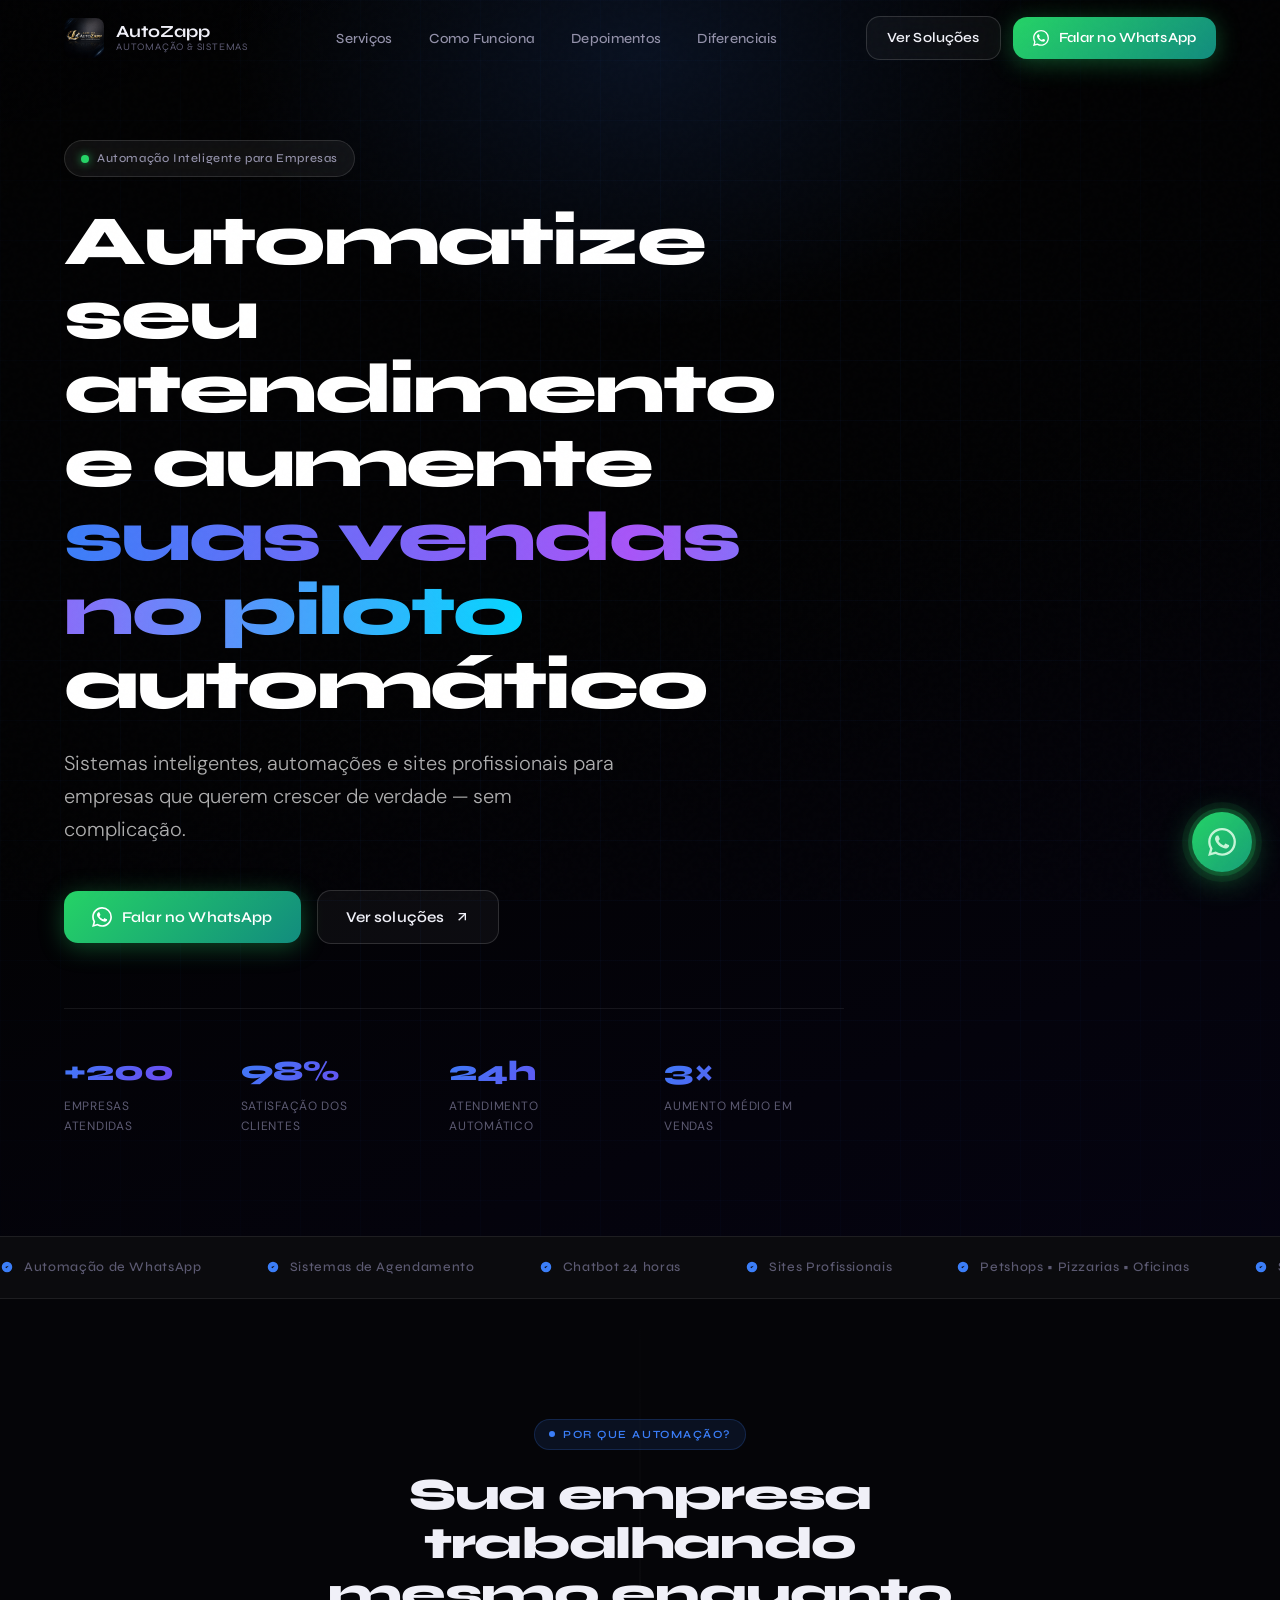
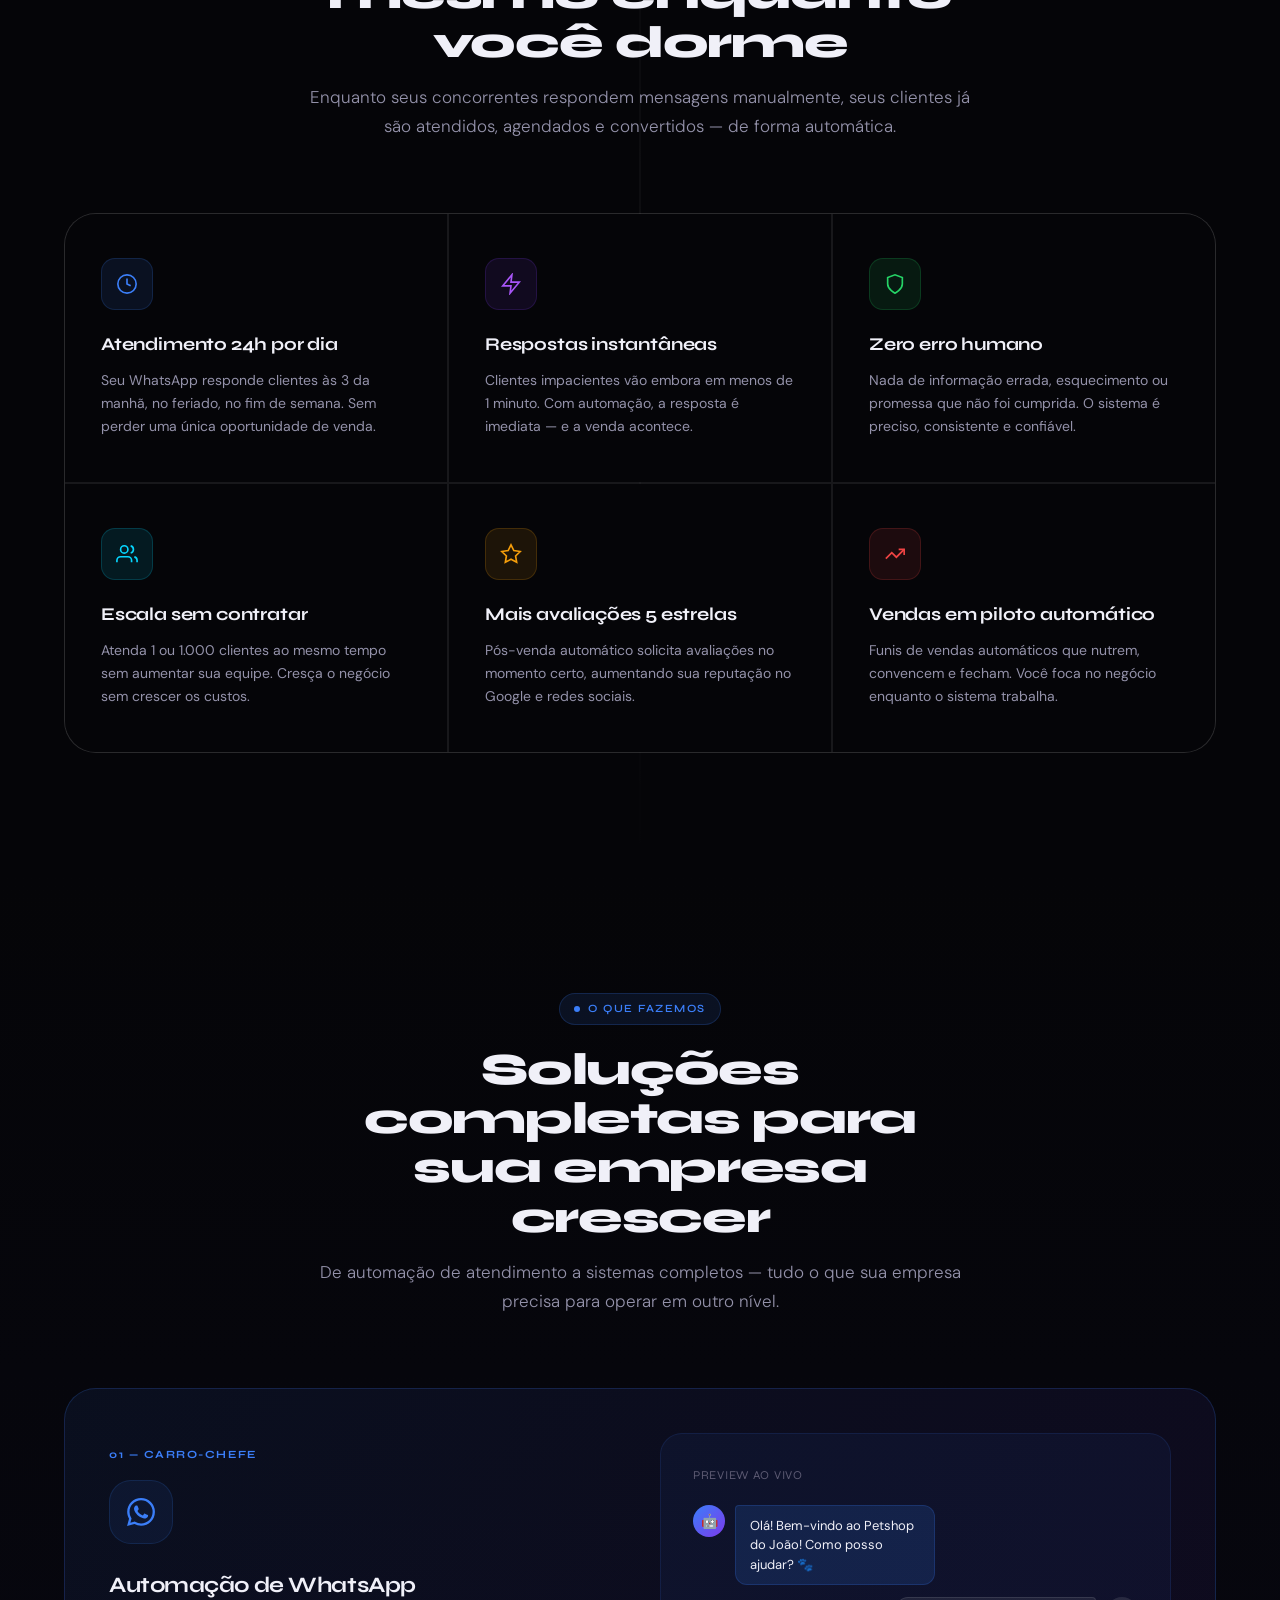
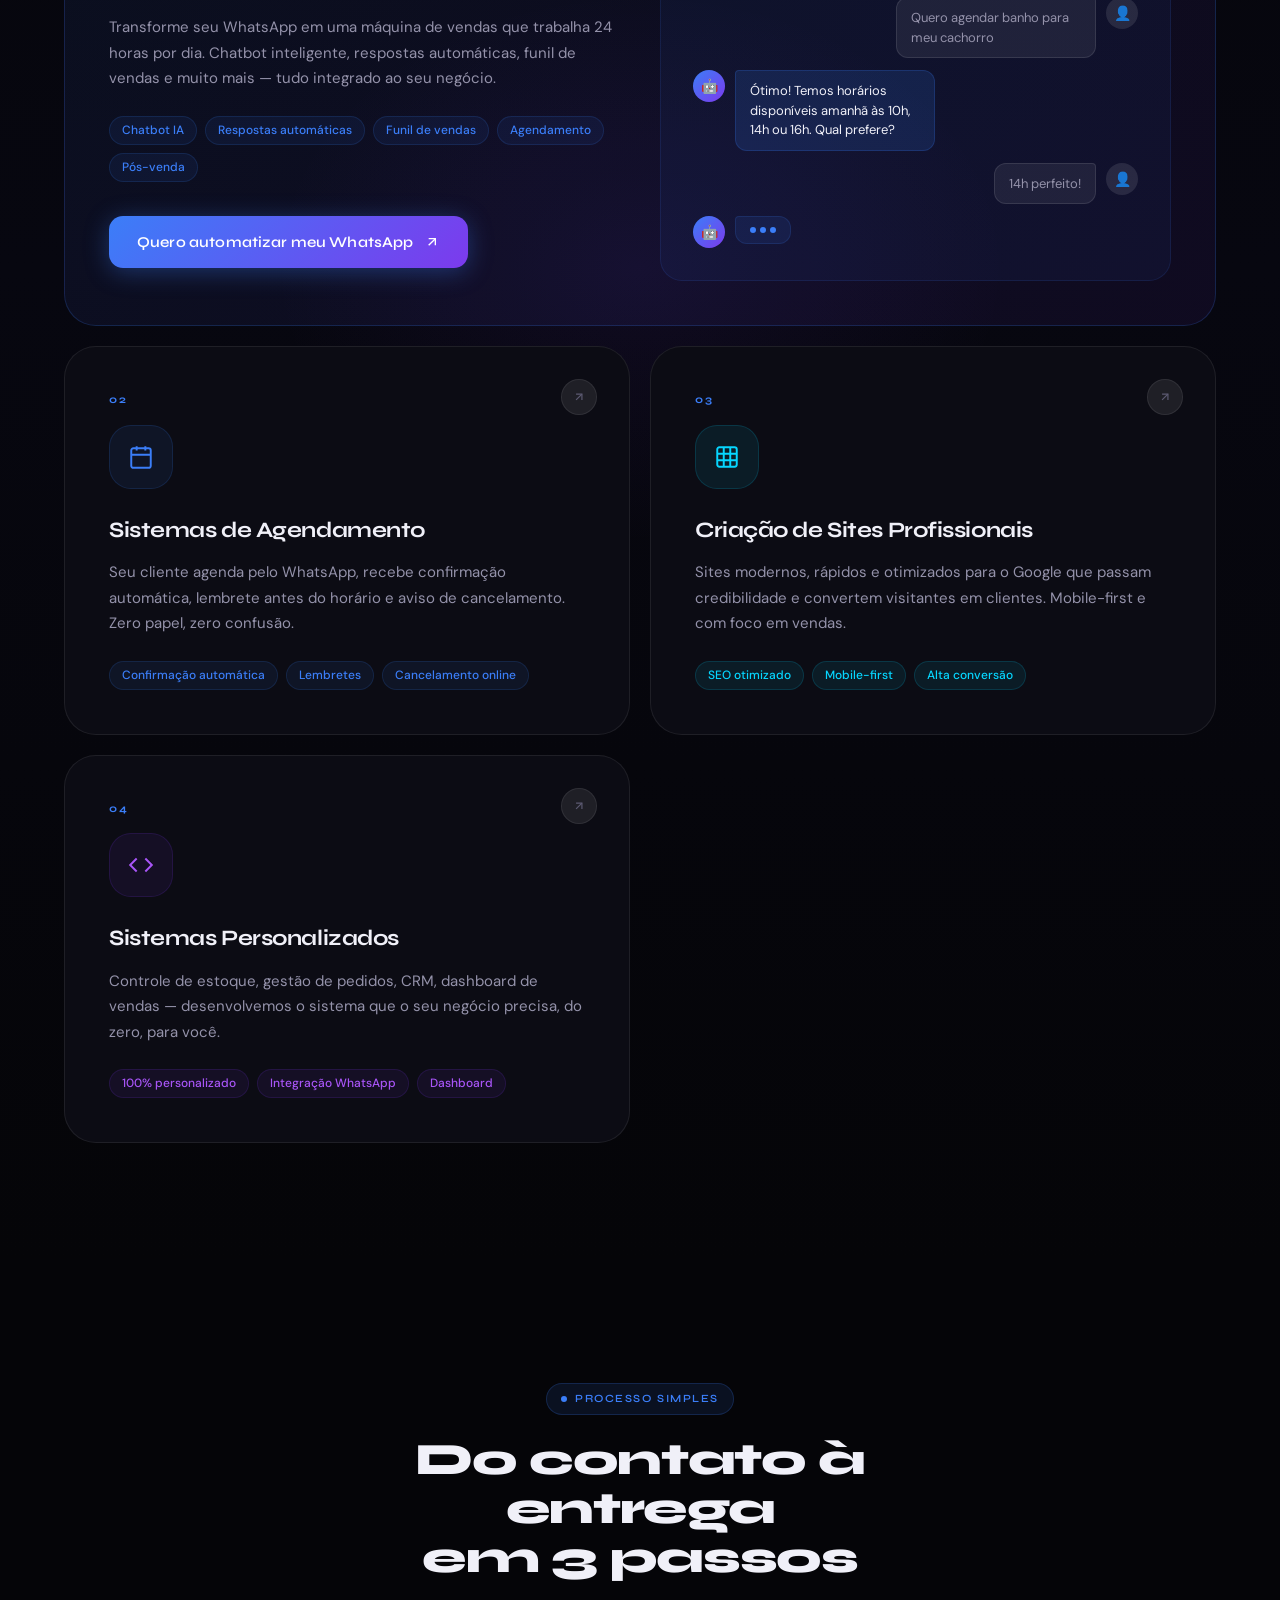
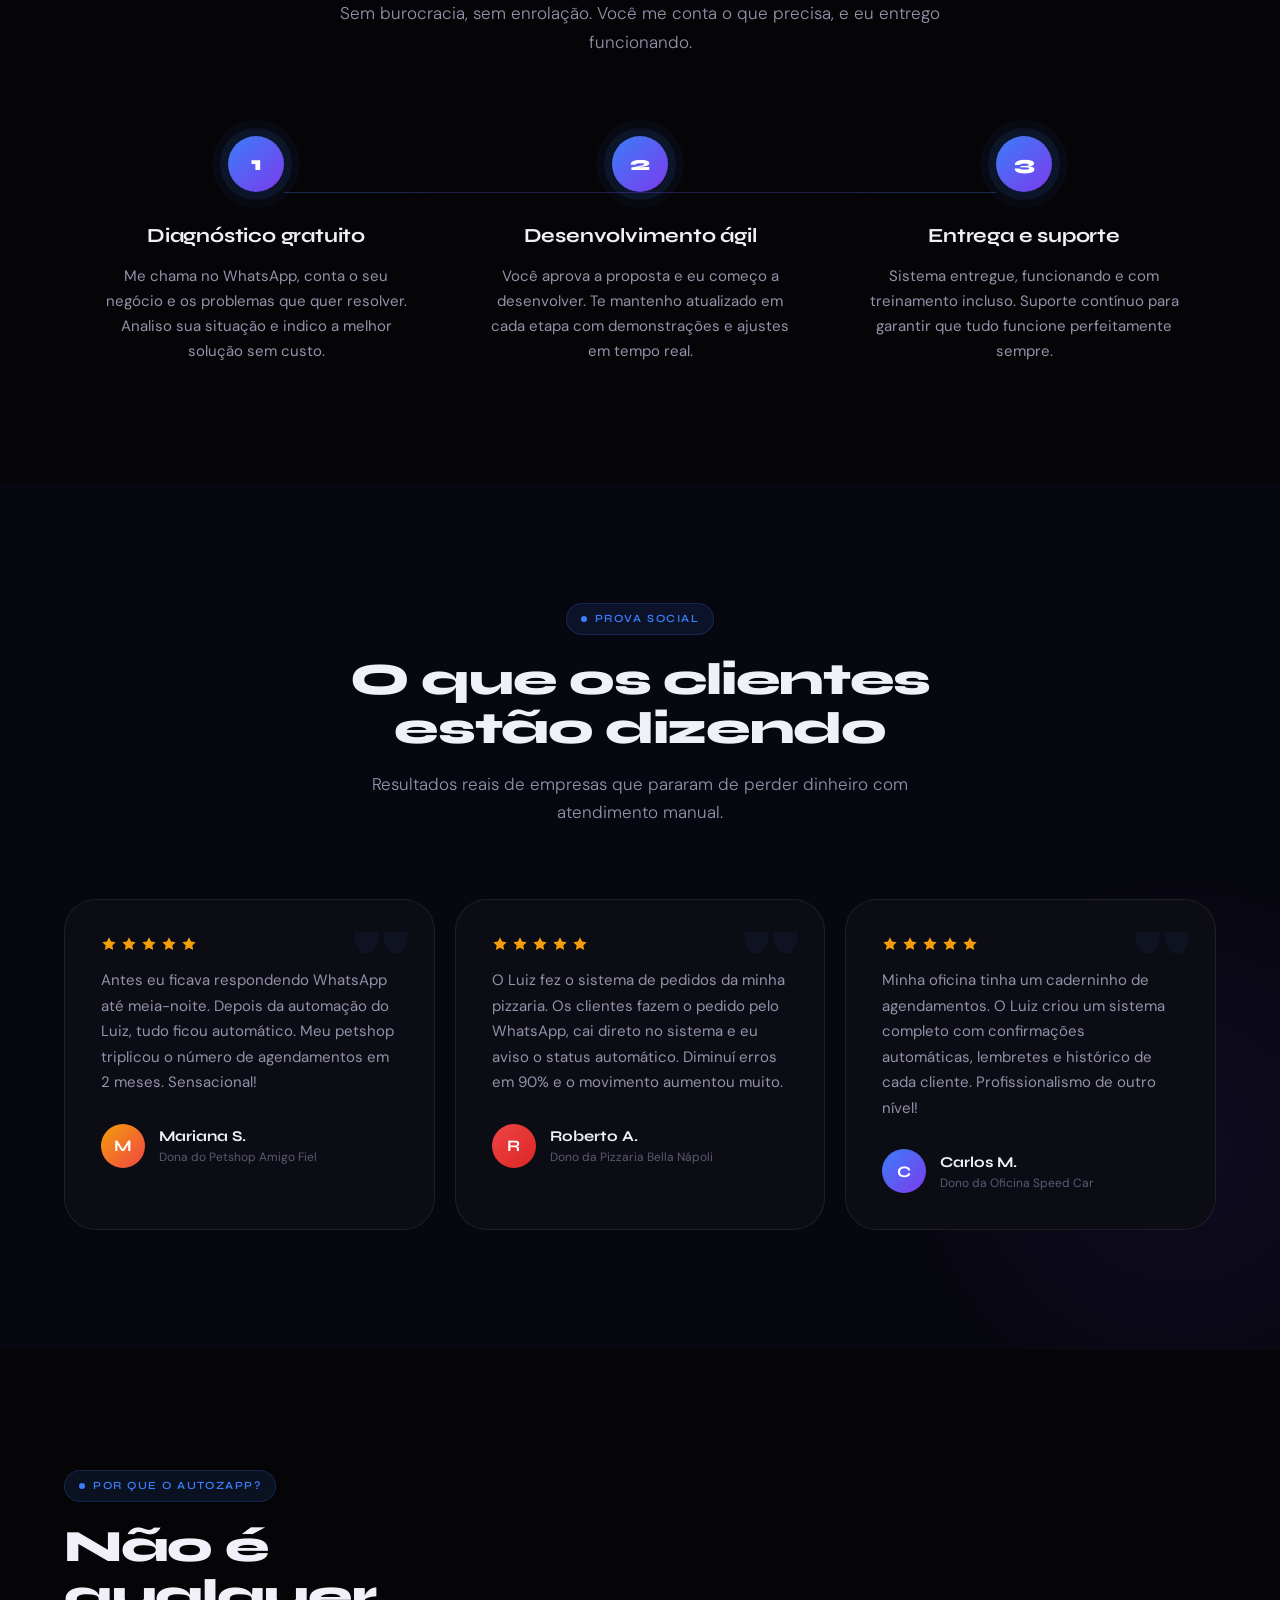
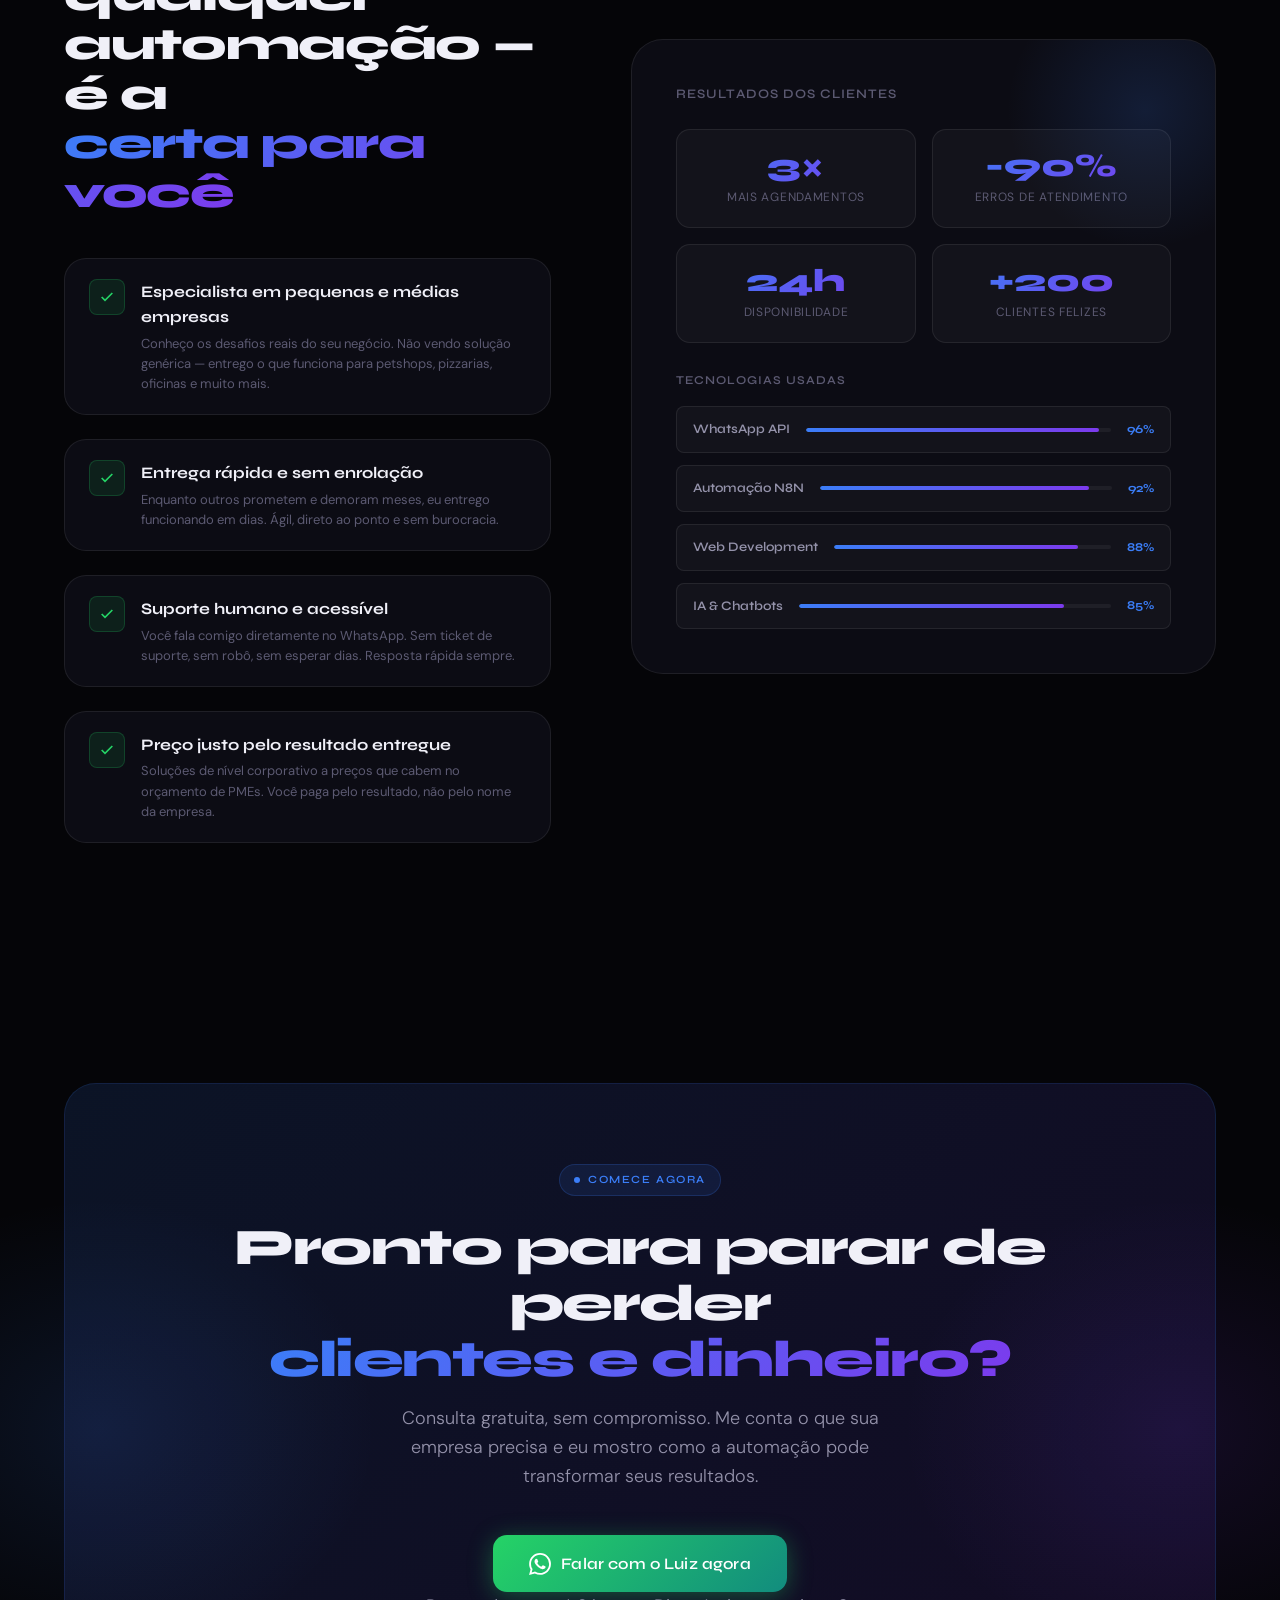
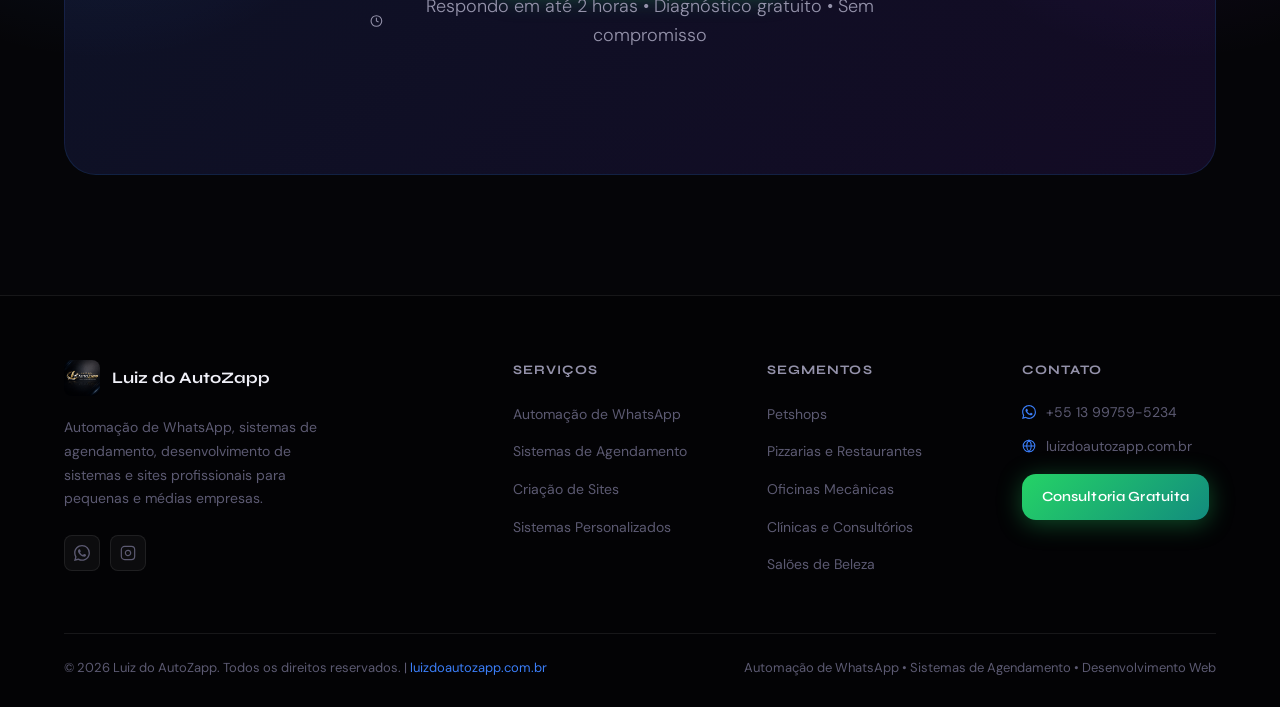
==== commit 1b2ac906: "Update index.html" ====
--- a/index.html
+++ b/index.html
@@ -2141,7 +2141,7 @@
       <div class="footer-grid">
         <div class="footer-brand">
           <div class="footer-logo">
-            <img src="logo.jpg" alt="Logo Luiz do AutoZapp" loading="lazy" />
+            <img src="logo.png" alt="Logo Luiz do AutoZapp" loading="lazy" />
             <span class="footer-logo-text">Luiz do AutoZapp</span>
           </div>
           <p class="footer-desc">Automação de WhatsApp, sistemas de agendamento, desenvolvimento de sistemas e sites profissionais para pequenas e médias empresas.</p>
@@ -2195,7 +2195,7 @@
       </div>
 
       <div class="footer-bottom">
-        <p class="footer-bottom-text">© 2025 Luiz do AutoZapp. Todos os direitos reservados. | <a href="https://luizdoautozapp.com.br">luizdoautozapp.com.br</a></p>
+        <p class="footer-bottom-text">© 2026 Luiz do AutoZapp. Todos os direitos reservados. | <a href="https://luizdoautozapp.com.br">luizdoautozapp.com.br</a></p>
         <p class="footer-bottom-text">Automação de WhatsApp • Sistemas de Agendamento • Desenvolvimento Web</p>
       </div>
     </div>
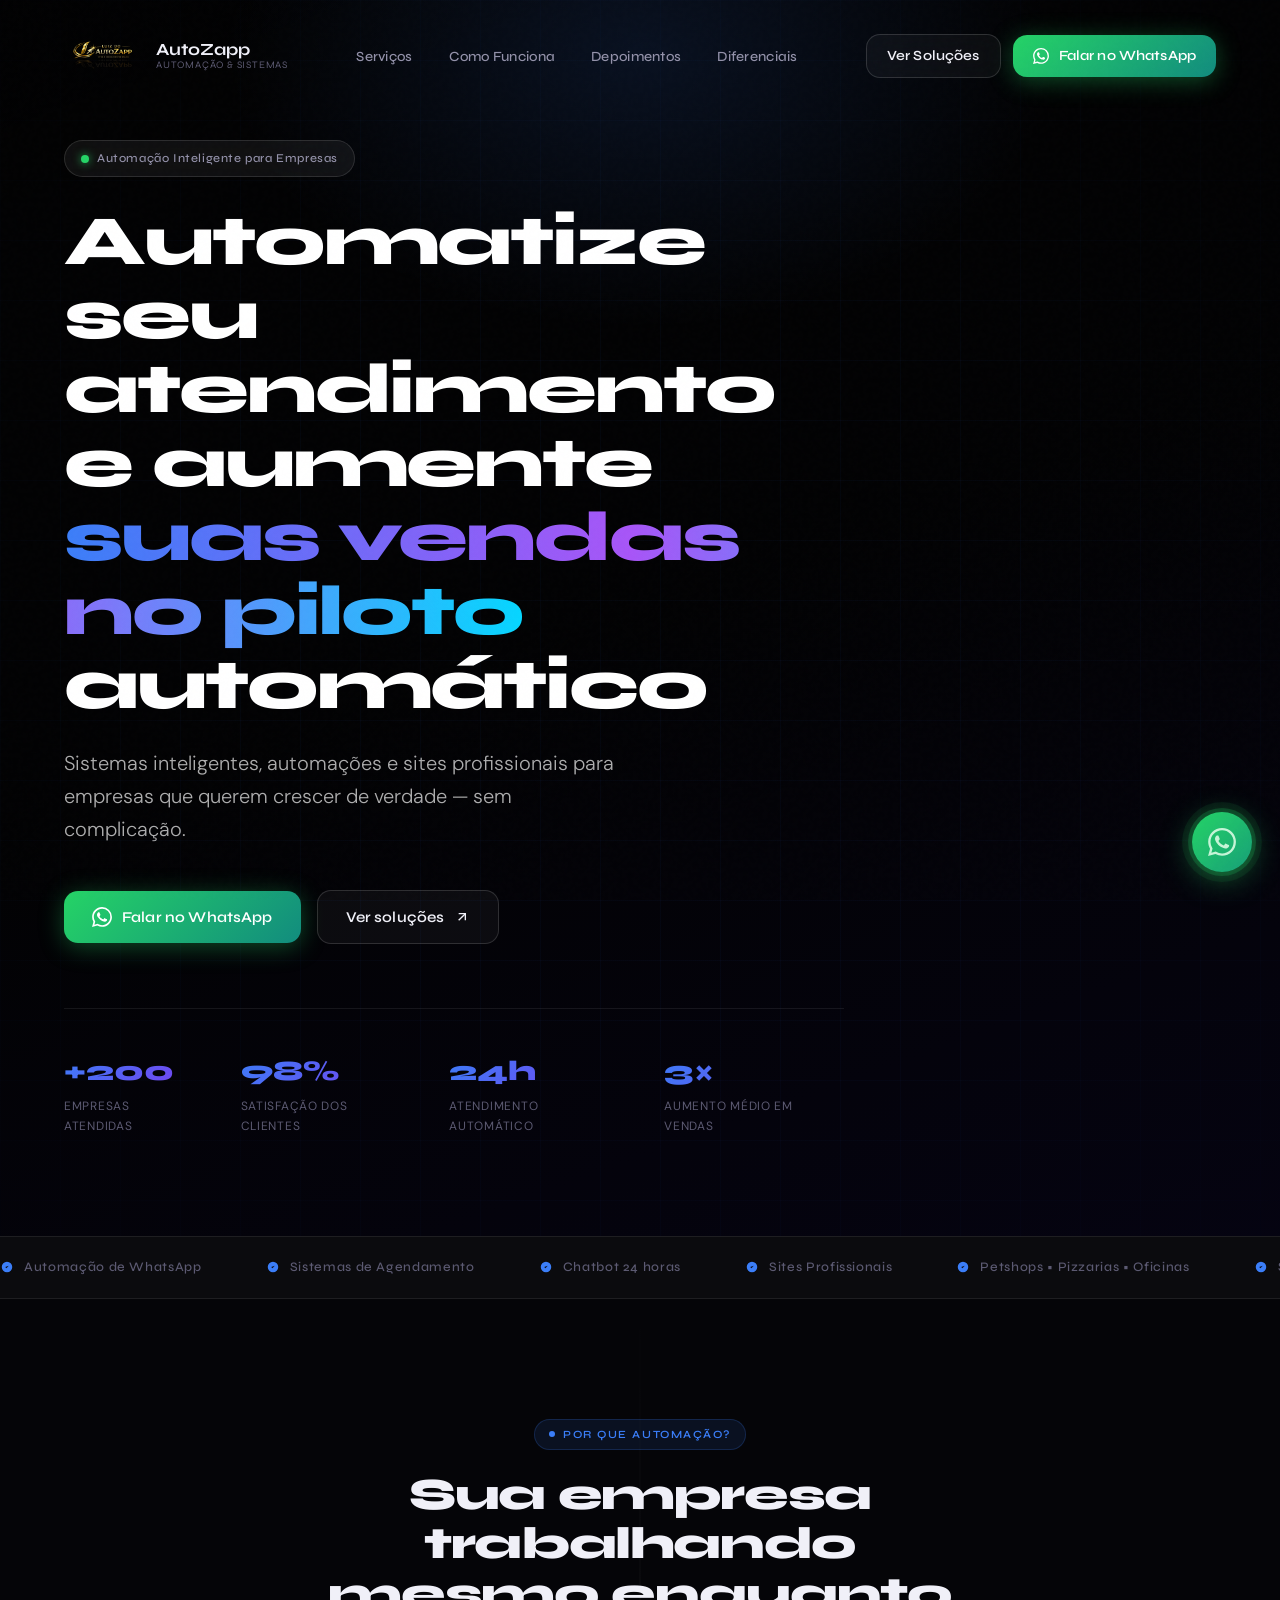
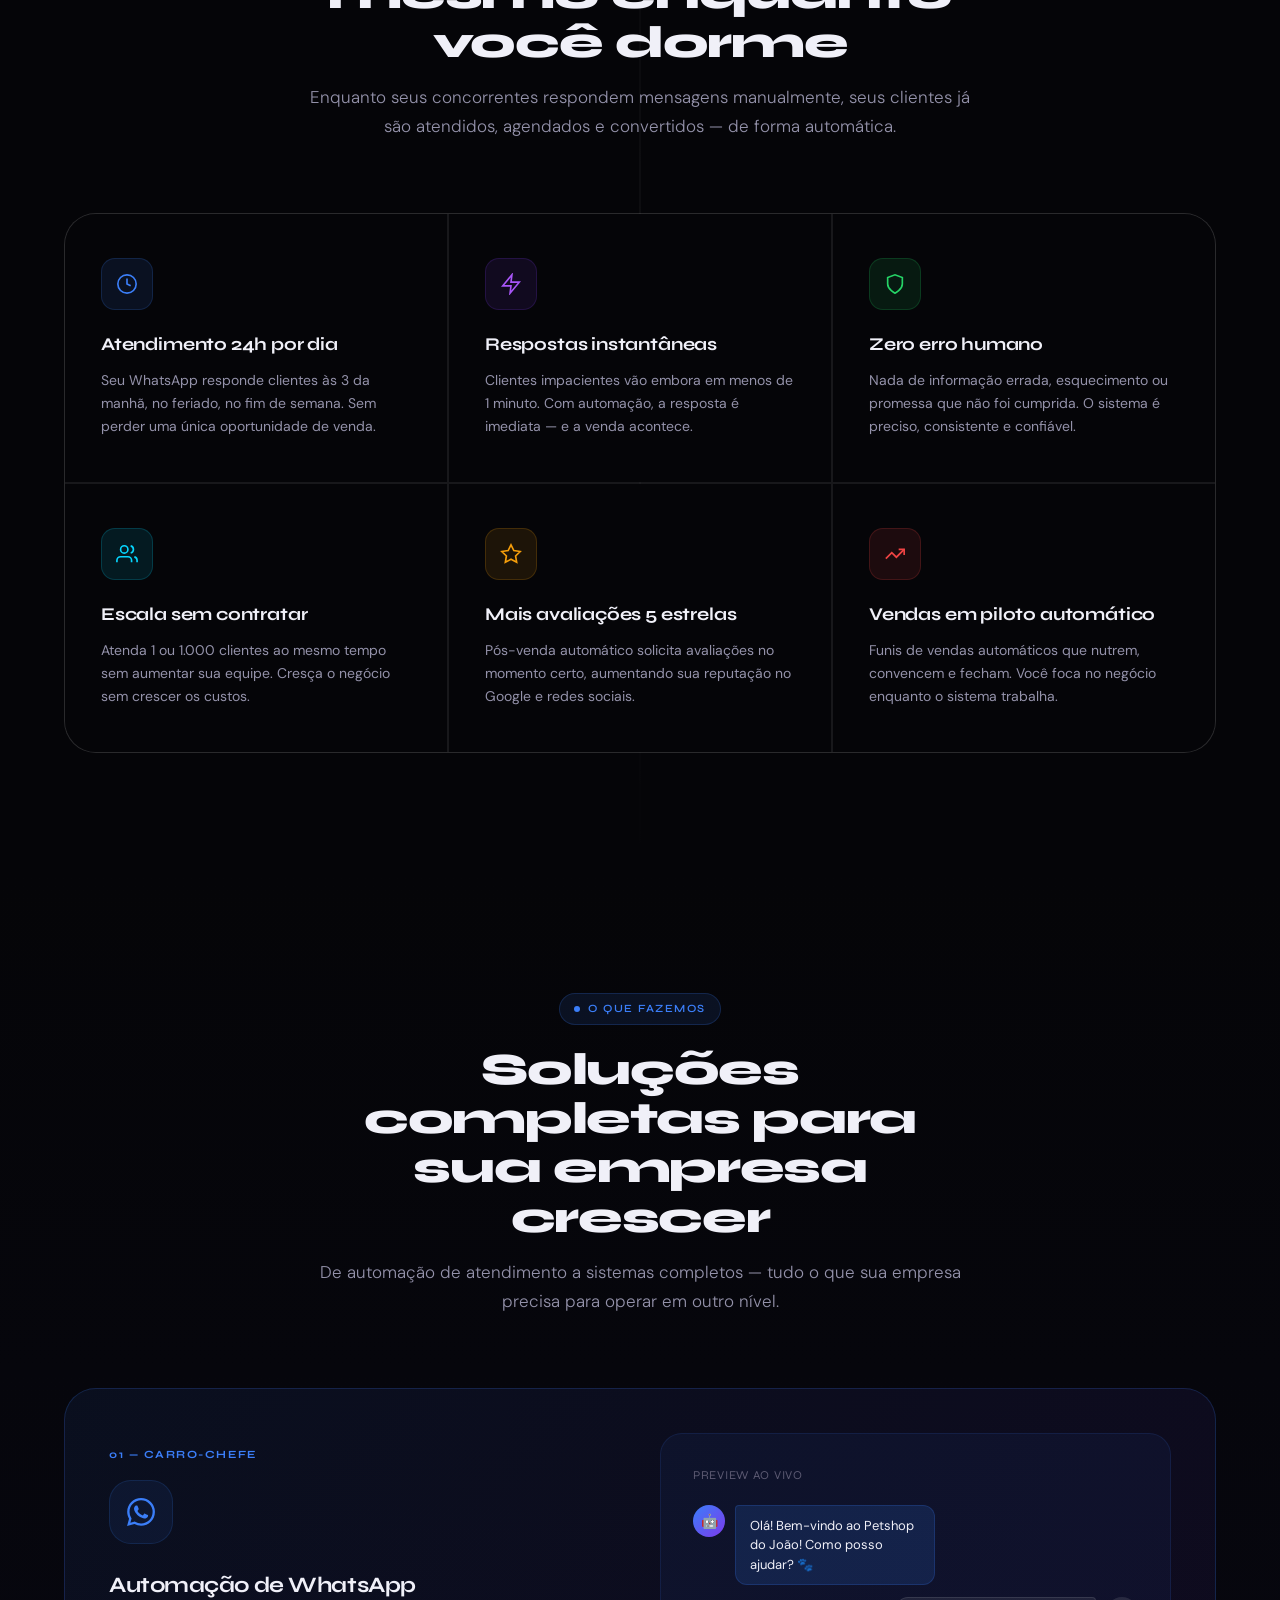
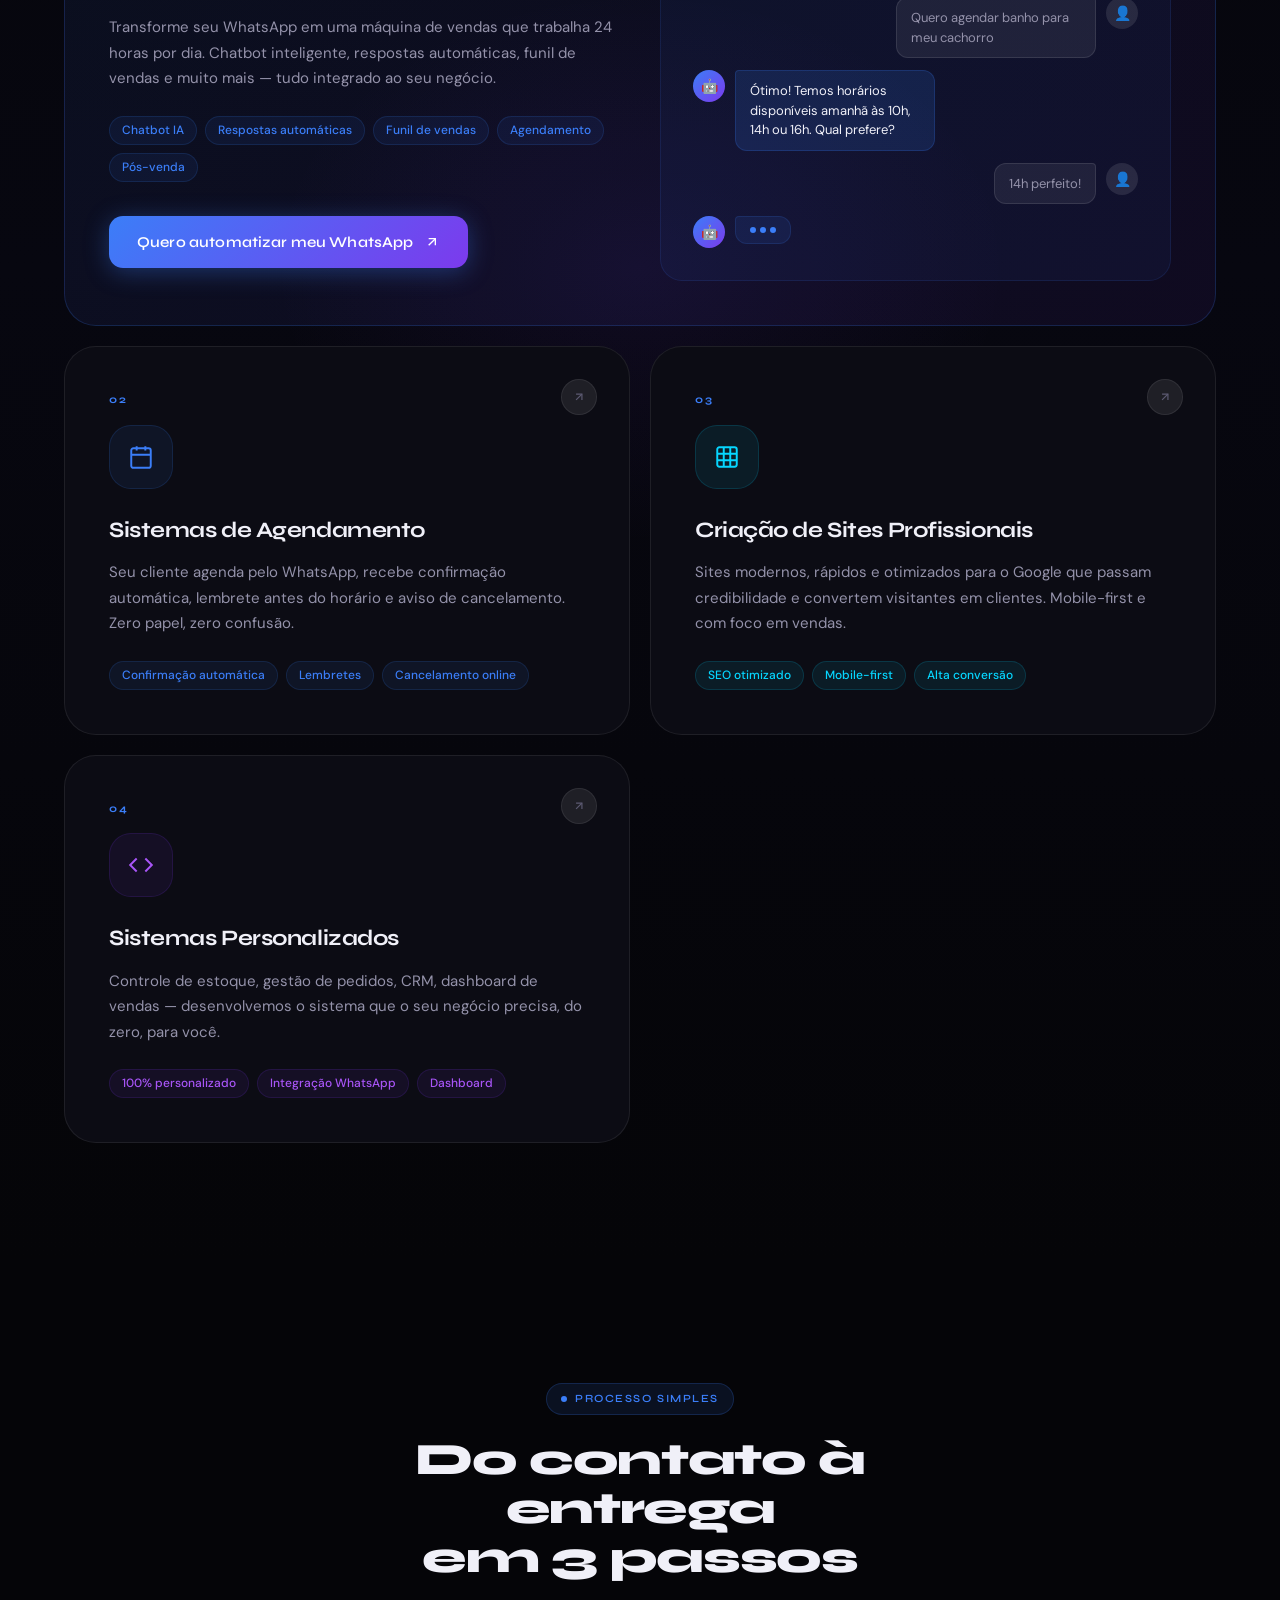
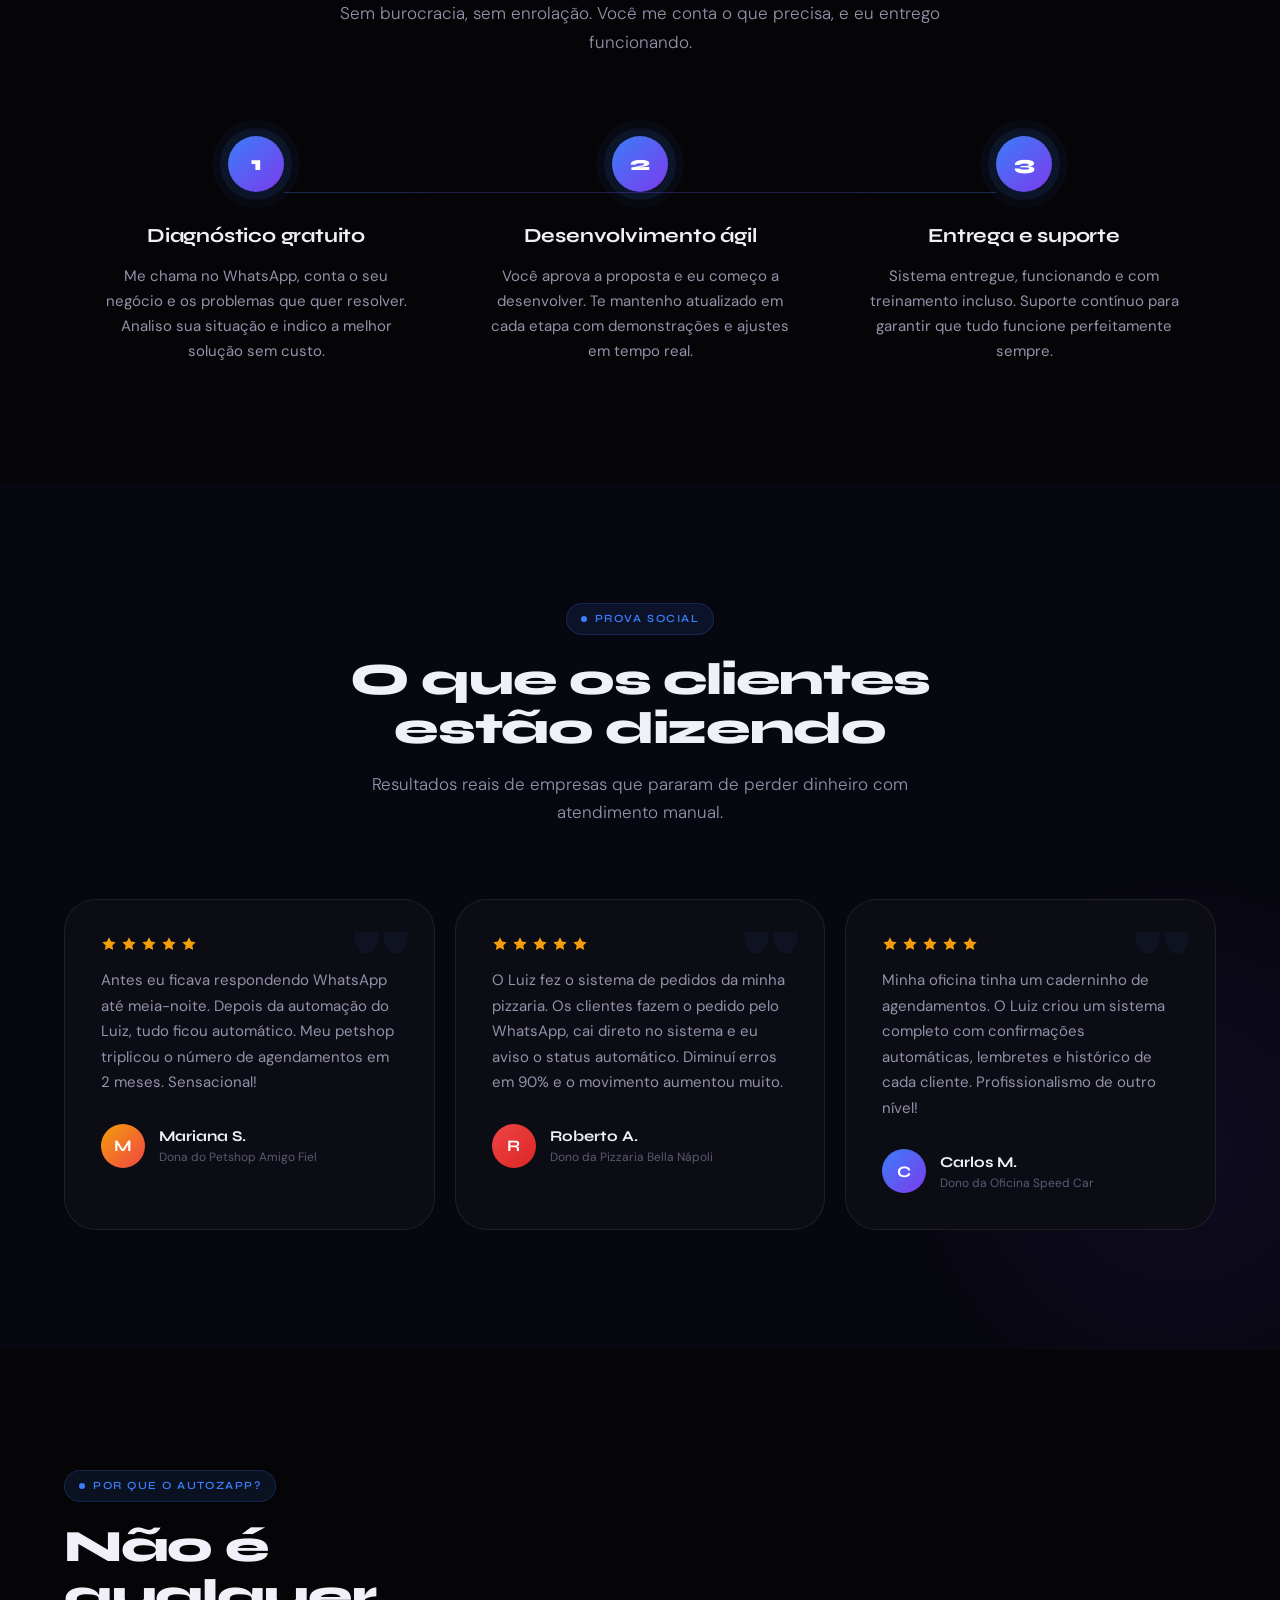
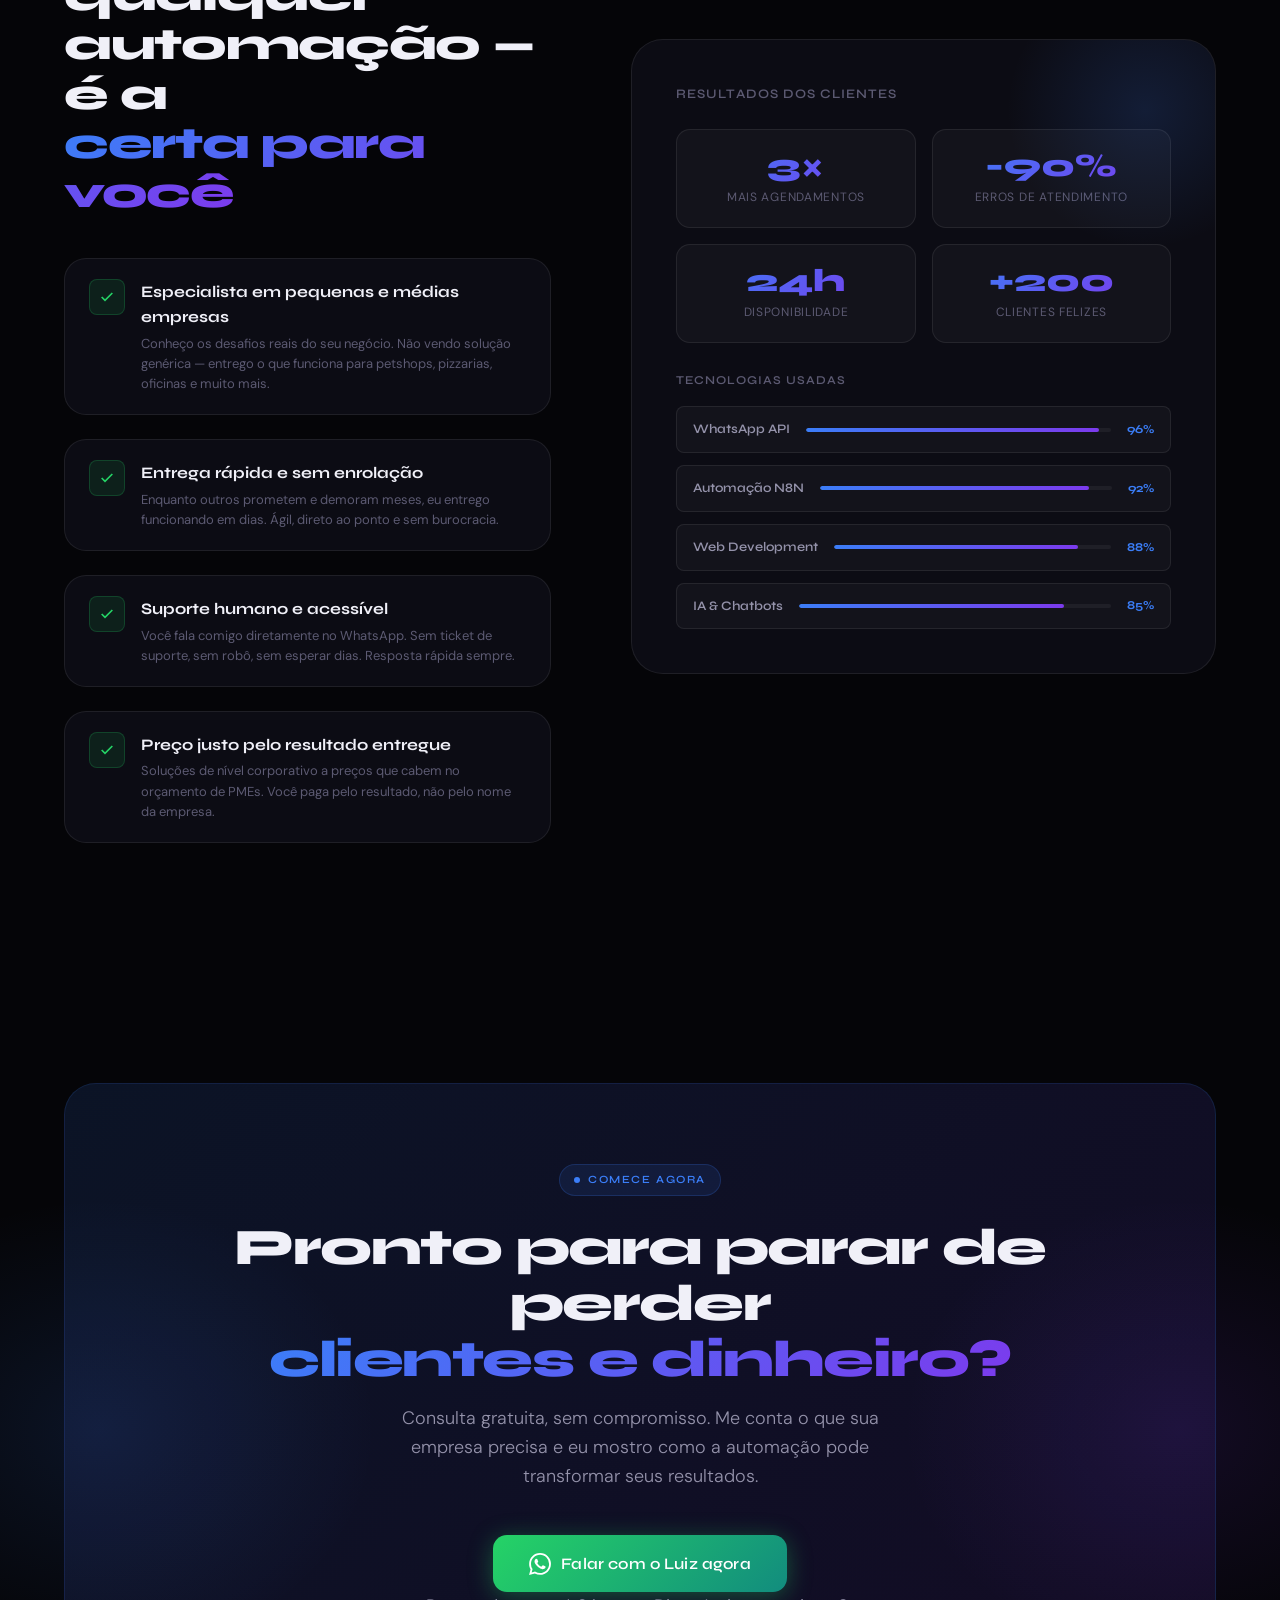
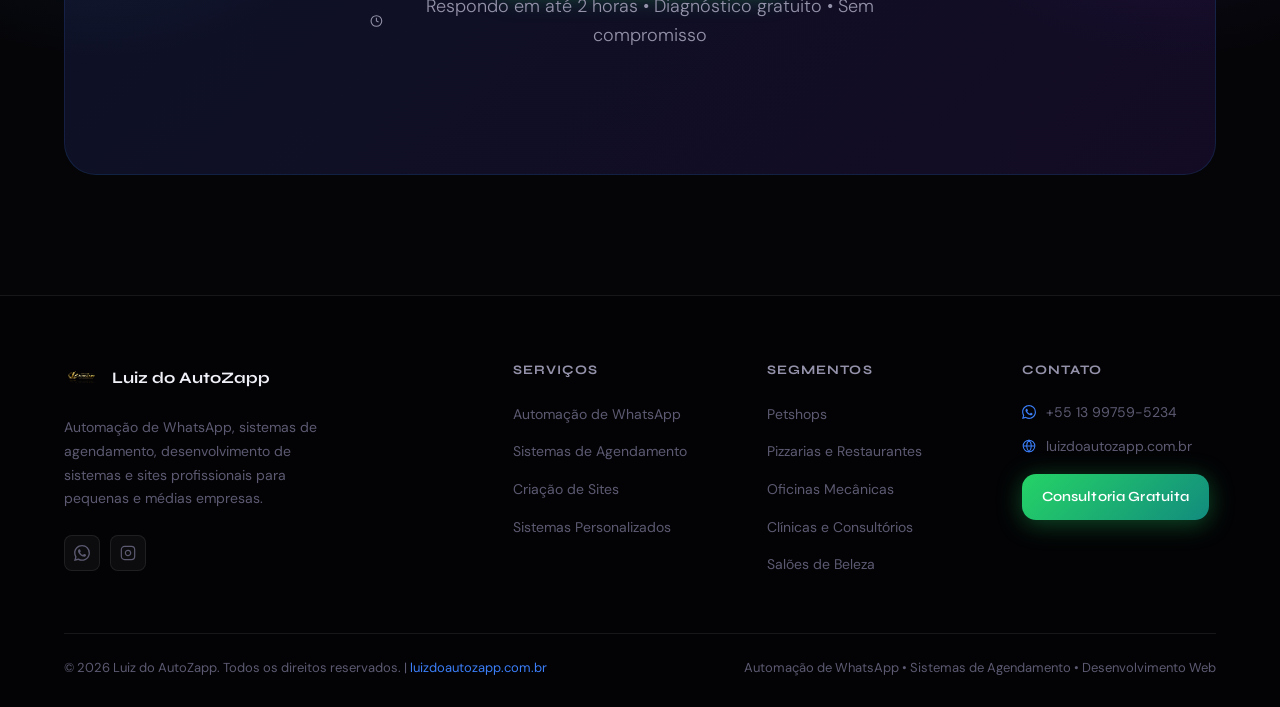
==== commit e2b745f7: "Update index.html" ====
--- a/index.html
+++ b/index.html
@@ -254,8 +254,8 @@
     }
 
     .nav-logo img {
-      height: 40px;
-      width: 40px;
+      height: 80px;
+      width: 80px;
       border-radius: var(--radius-sm);
       object-fit: cover;
     }
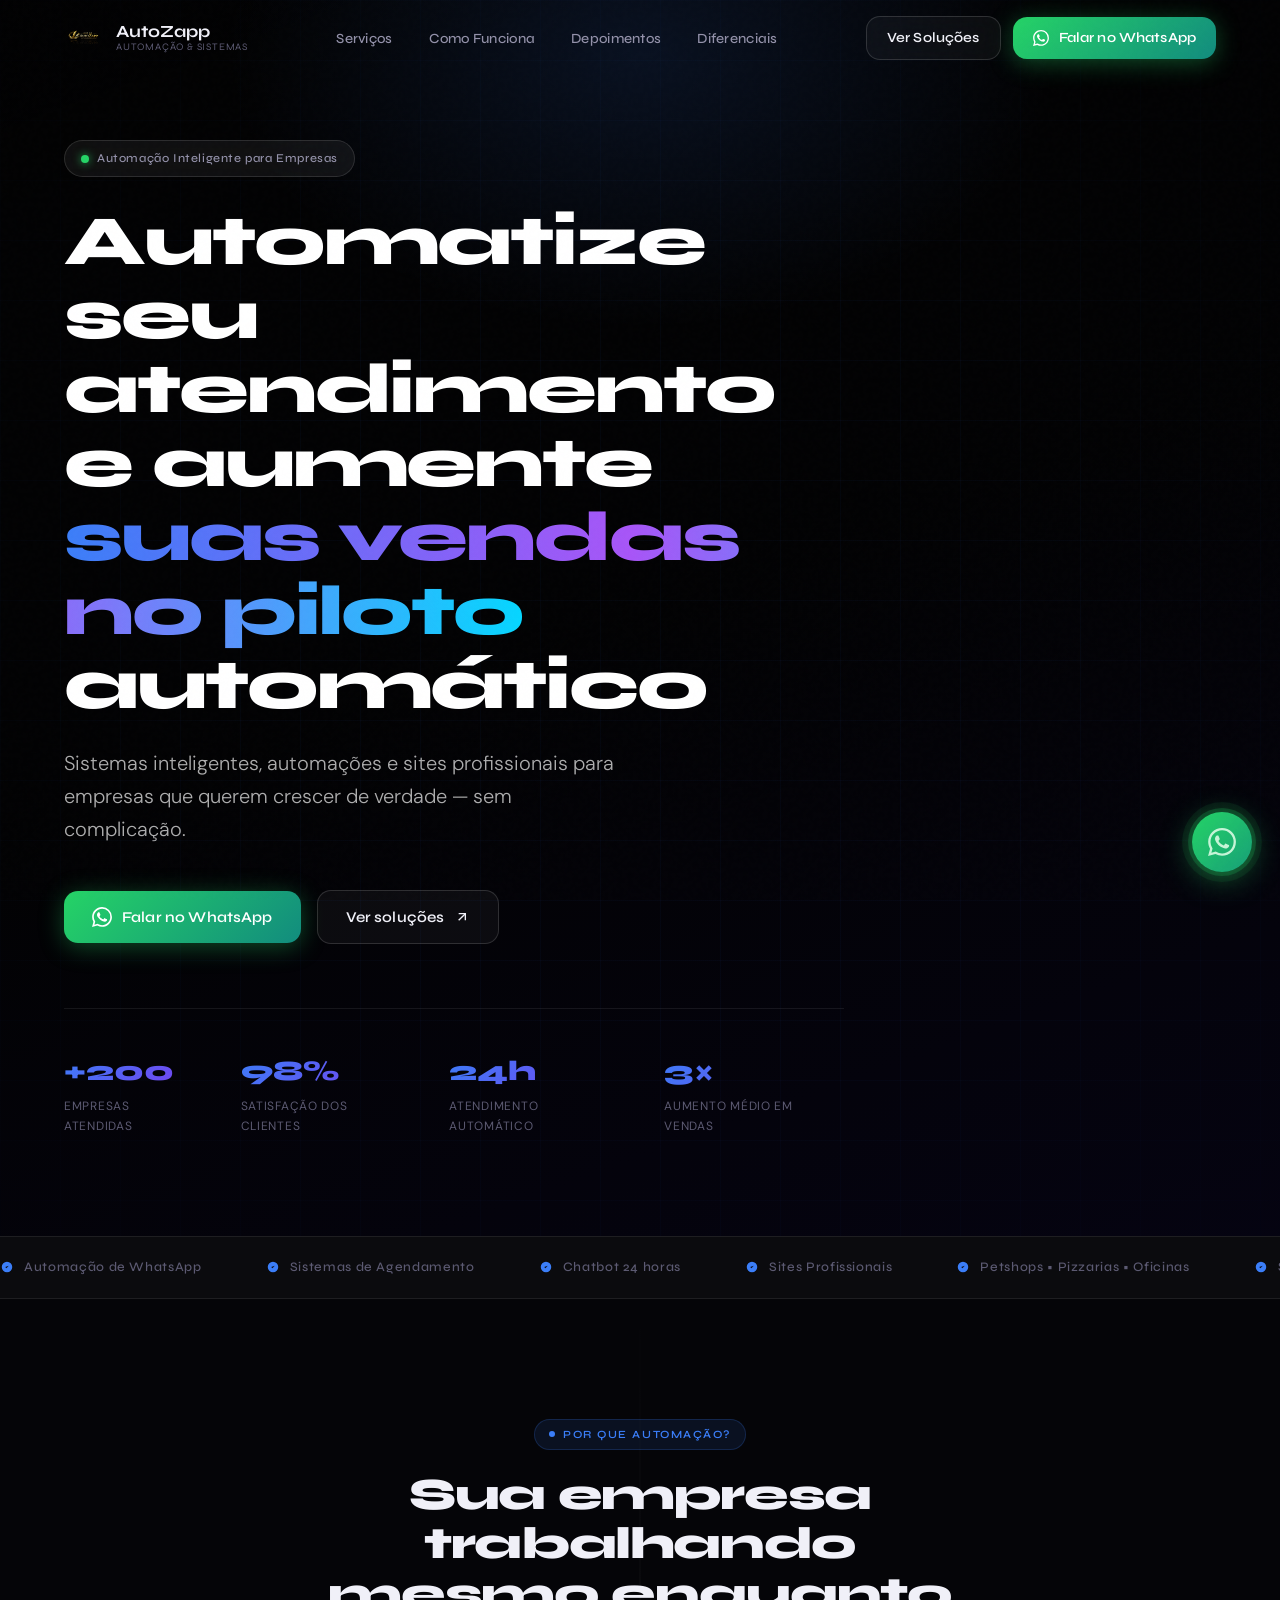
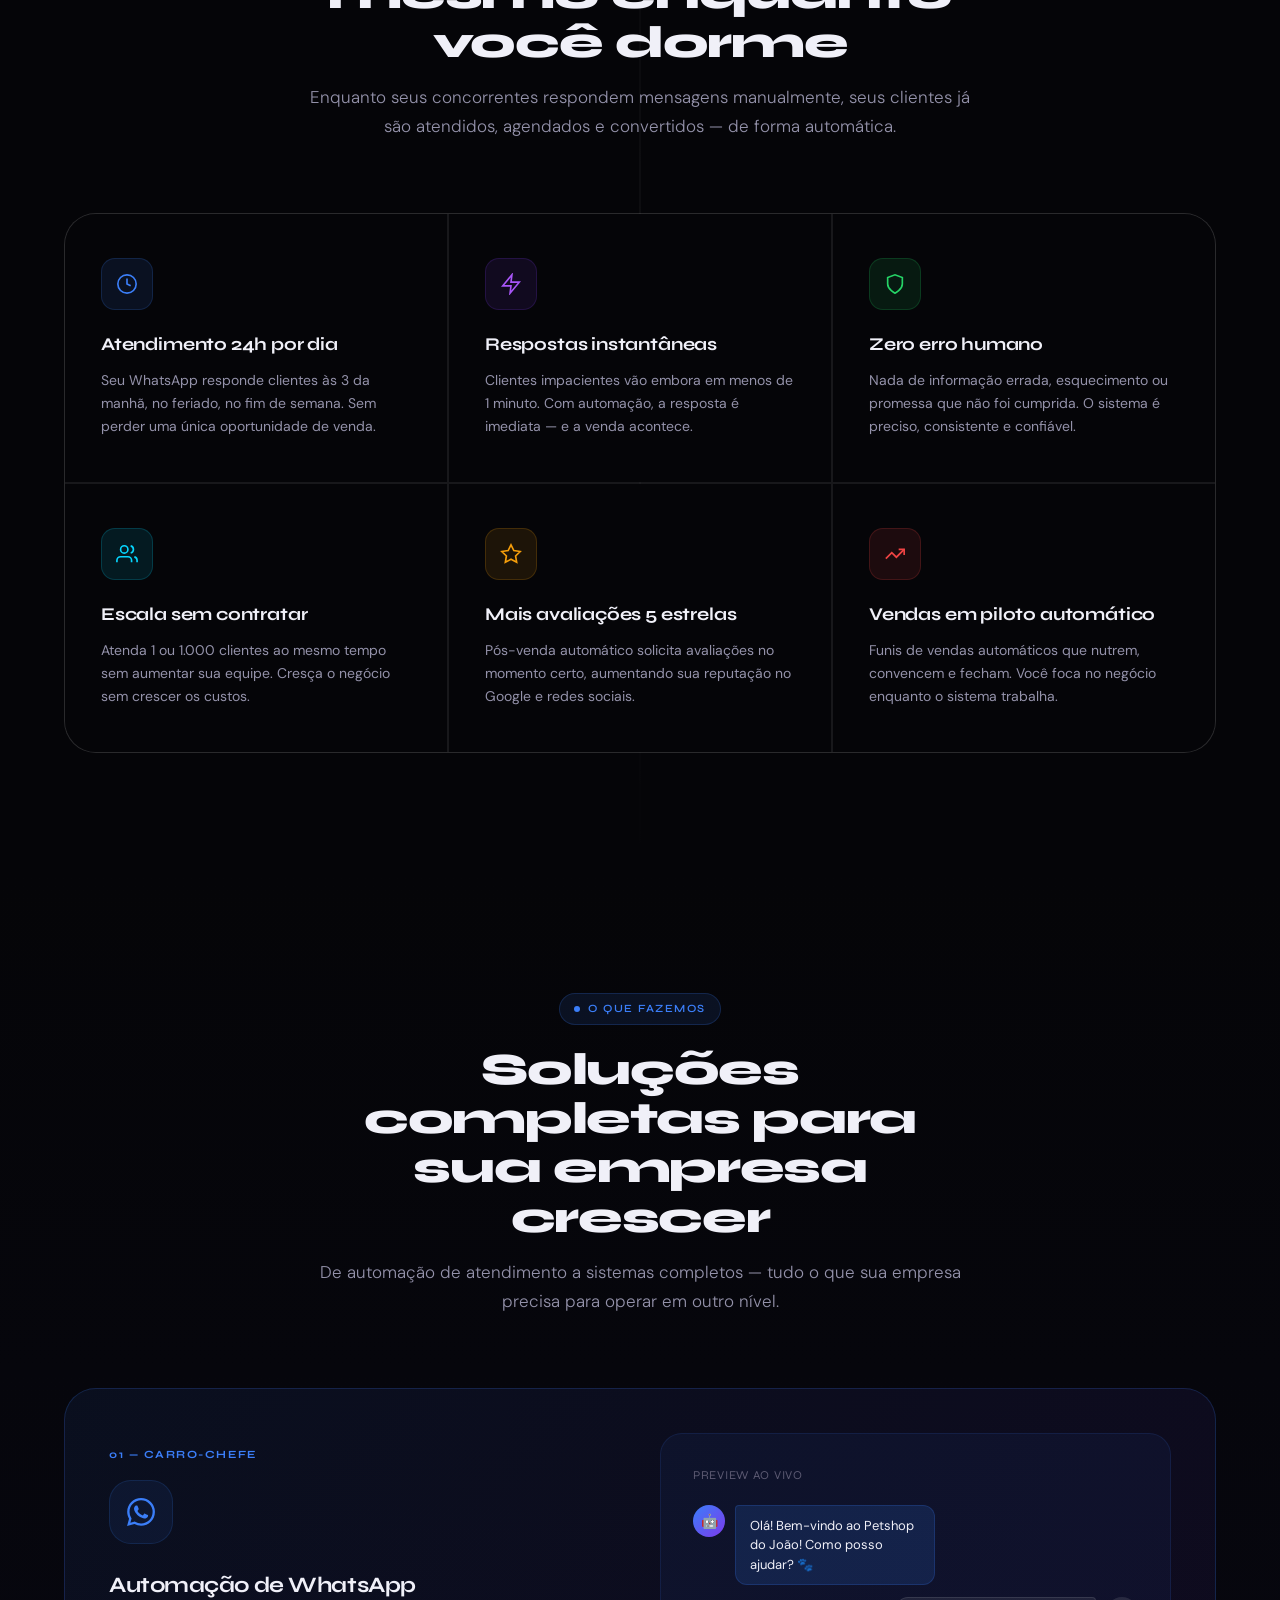
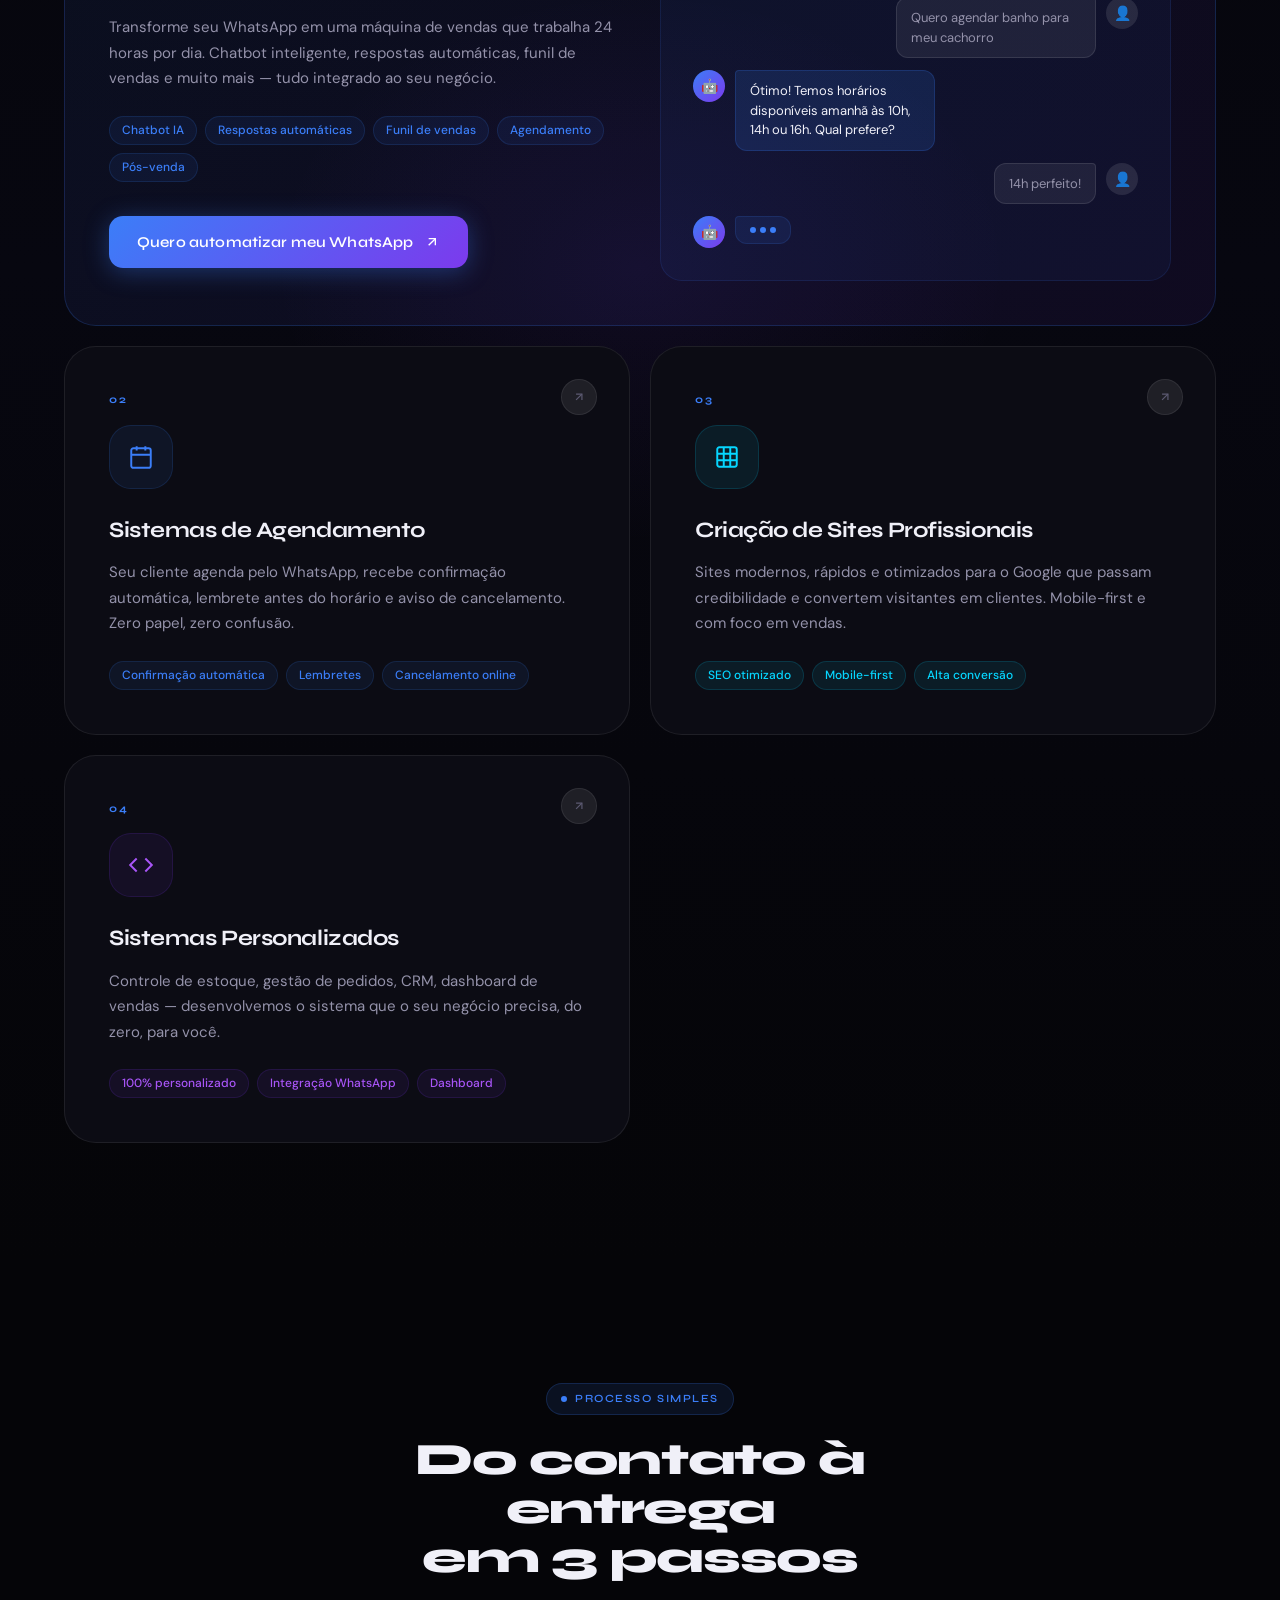
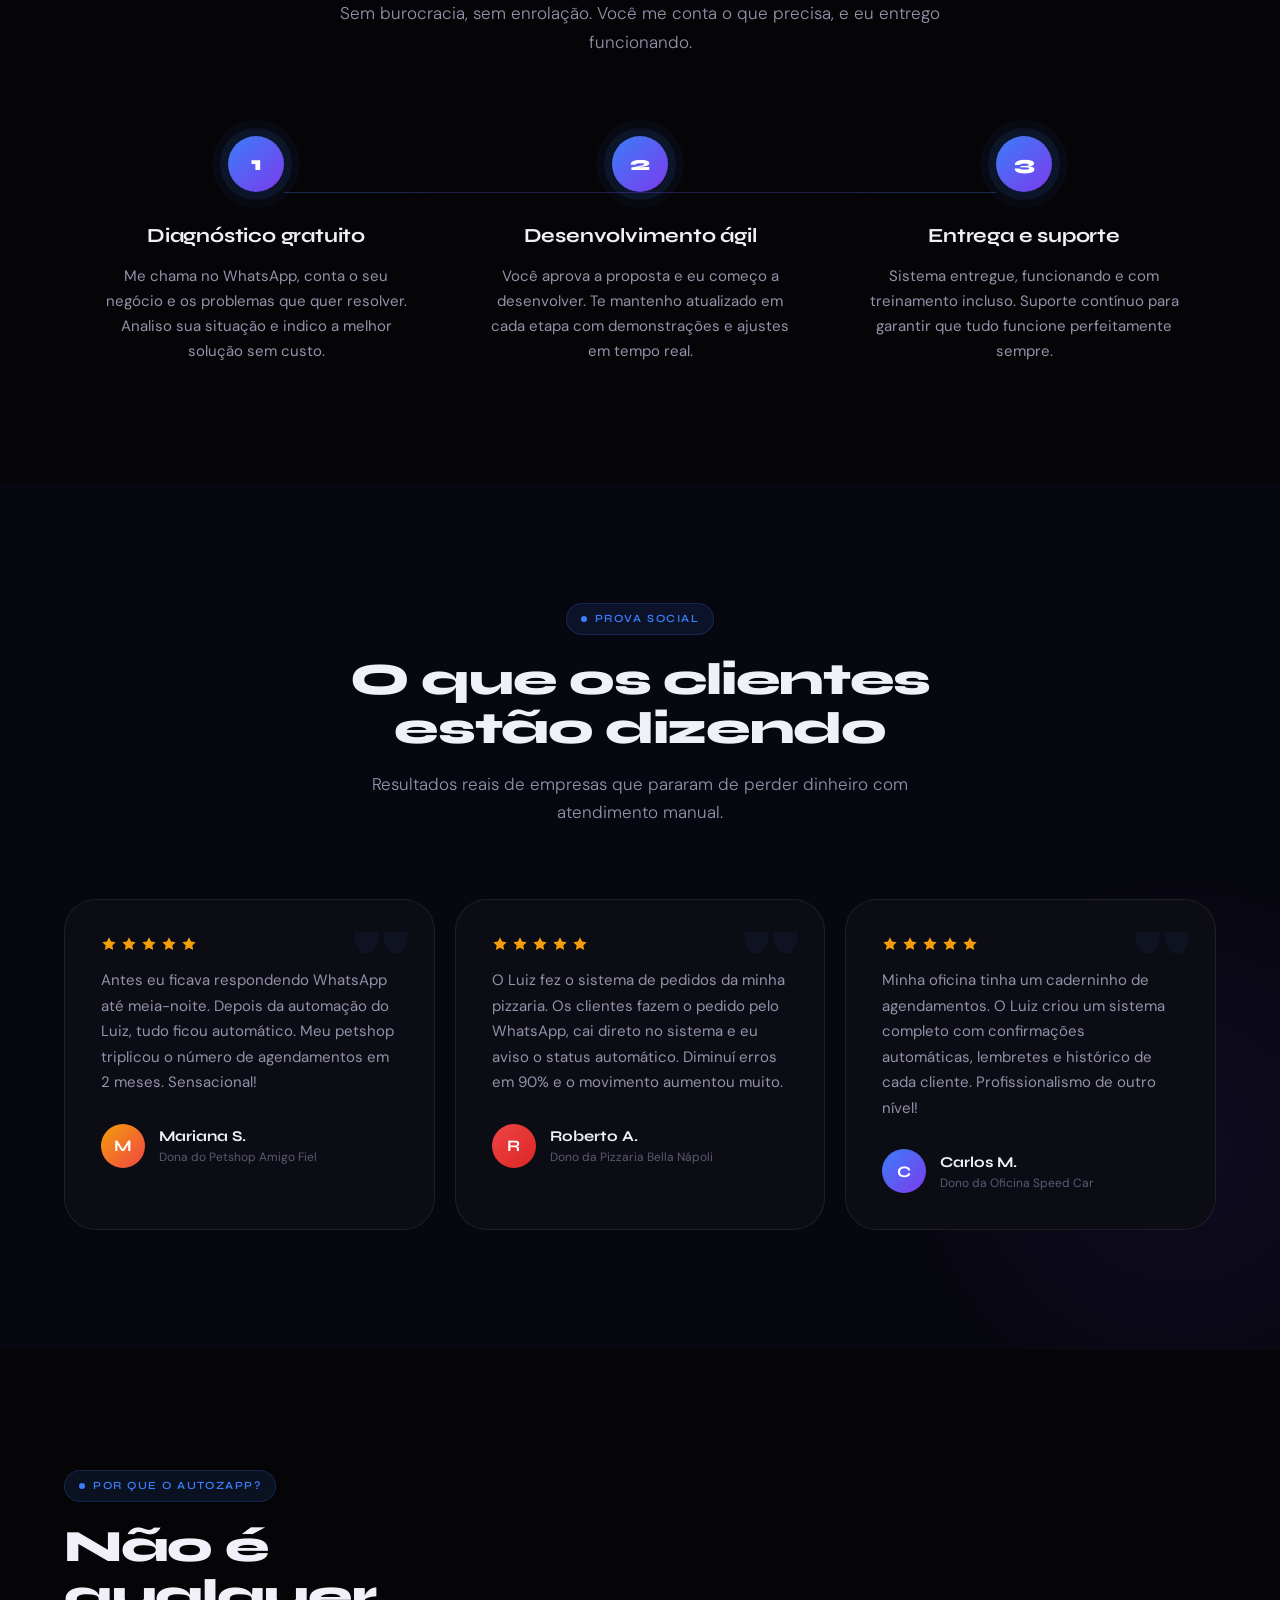
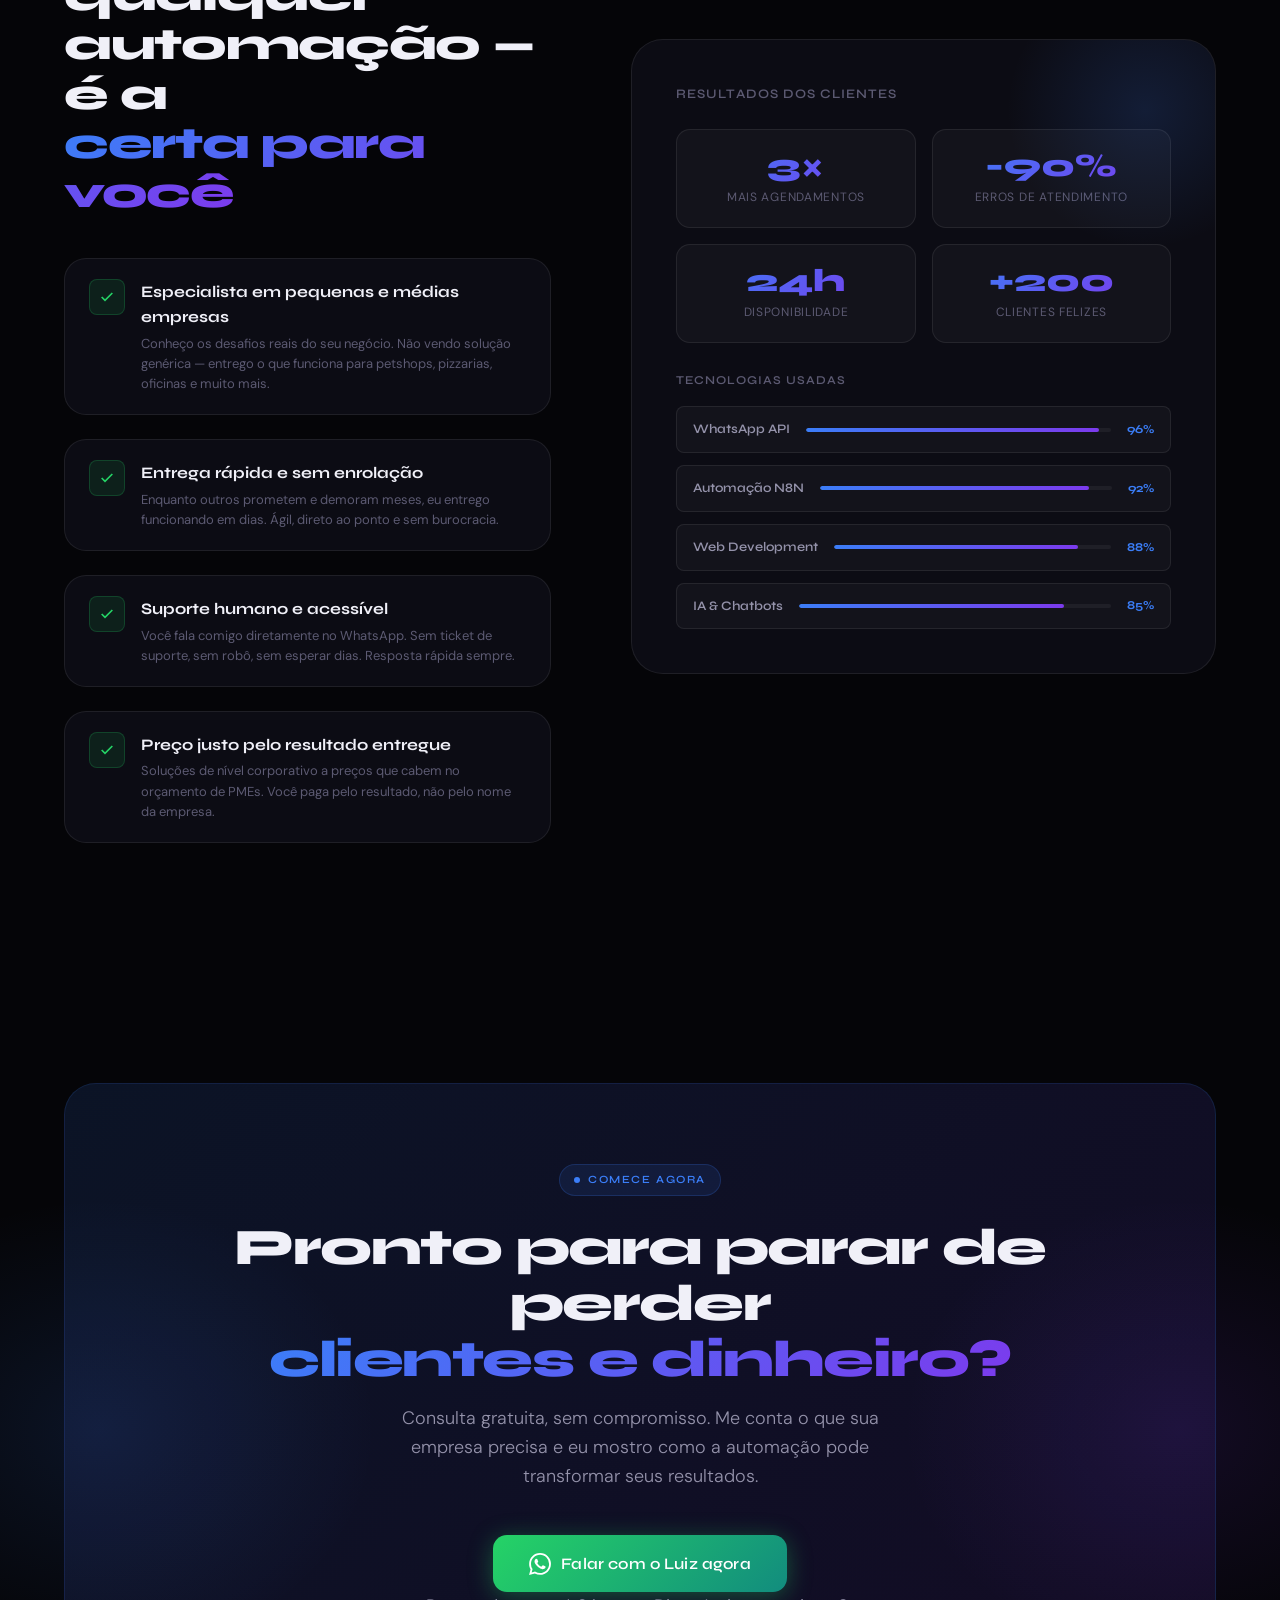
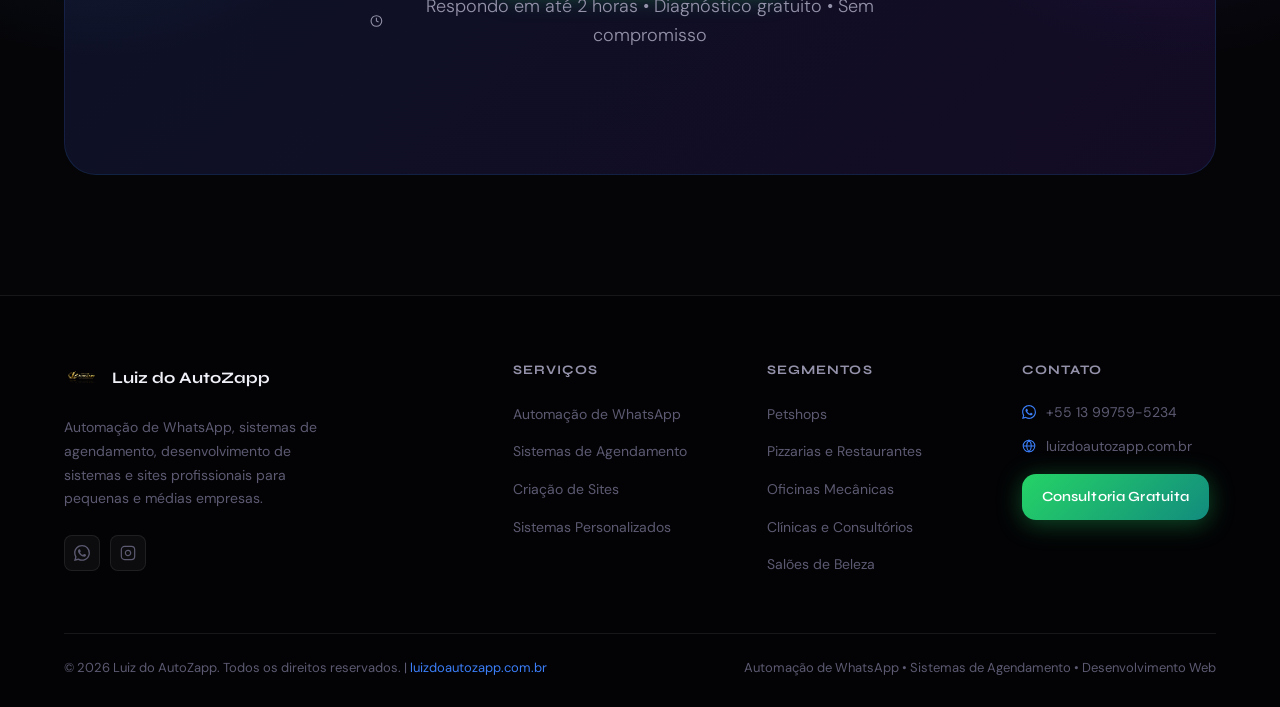
==== commit f191eb69: "Update index.html" ====
--- a/index.html
+++ b/index.html
@@ -254,8 +254,8 @@
     }
 
     .nav-logo img {
-      height: 80px;
-      width: 80px;
+      height: 40px;
+      width: 40px;
       border-radius: var(--radius-sm);
       object-fit: cover;
     }
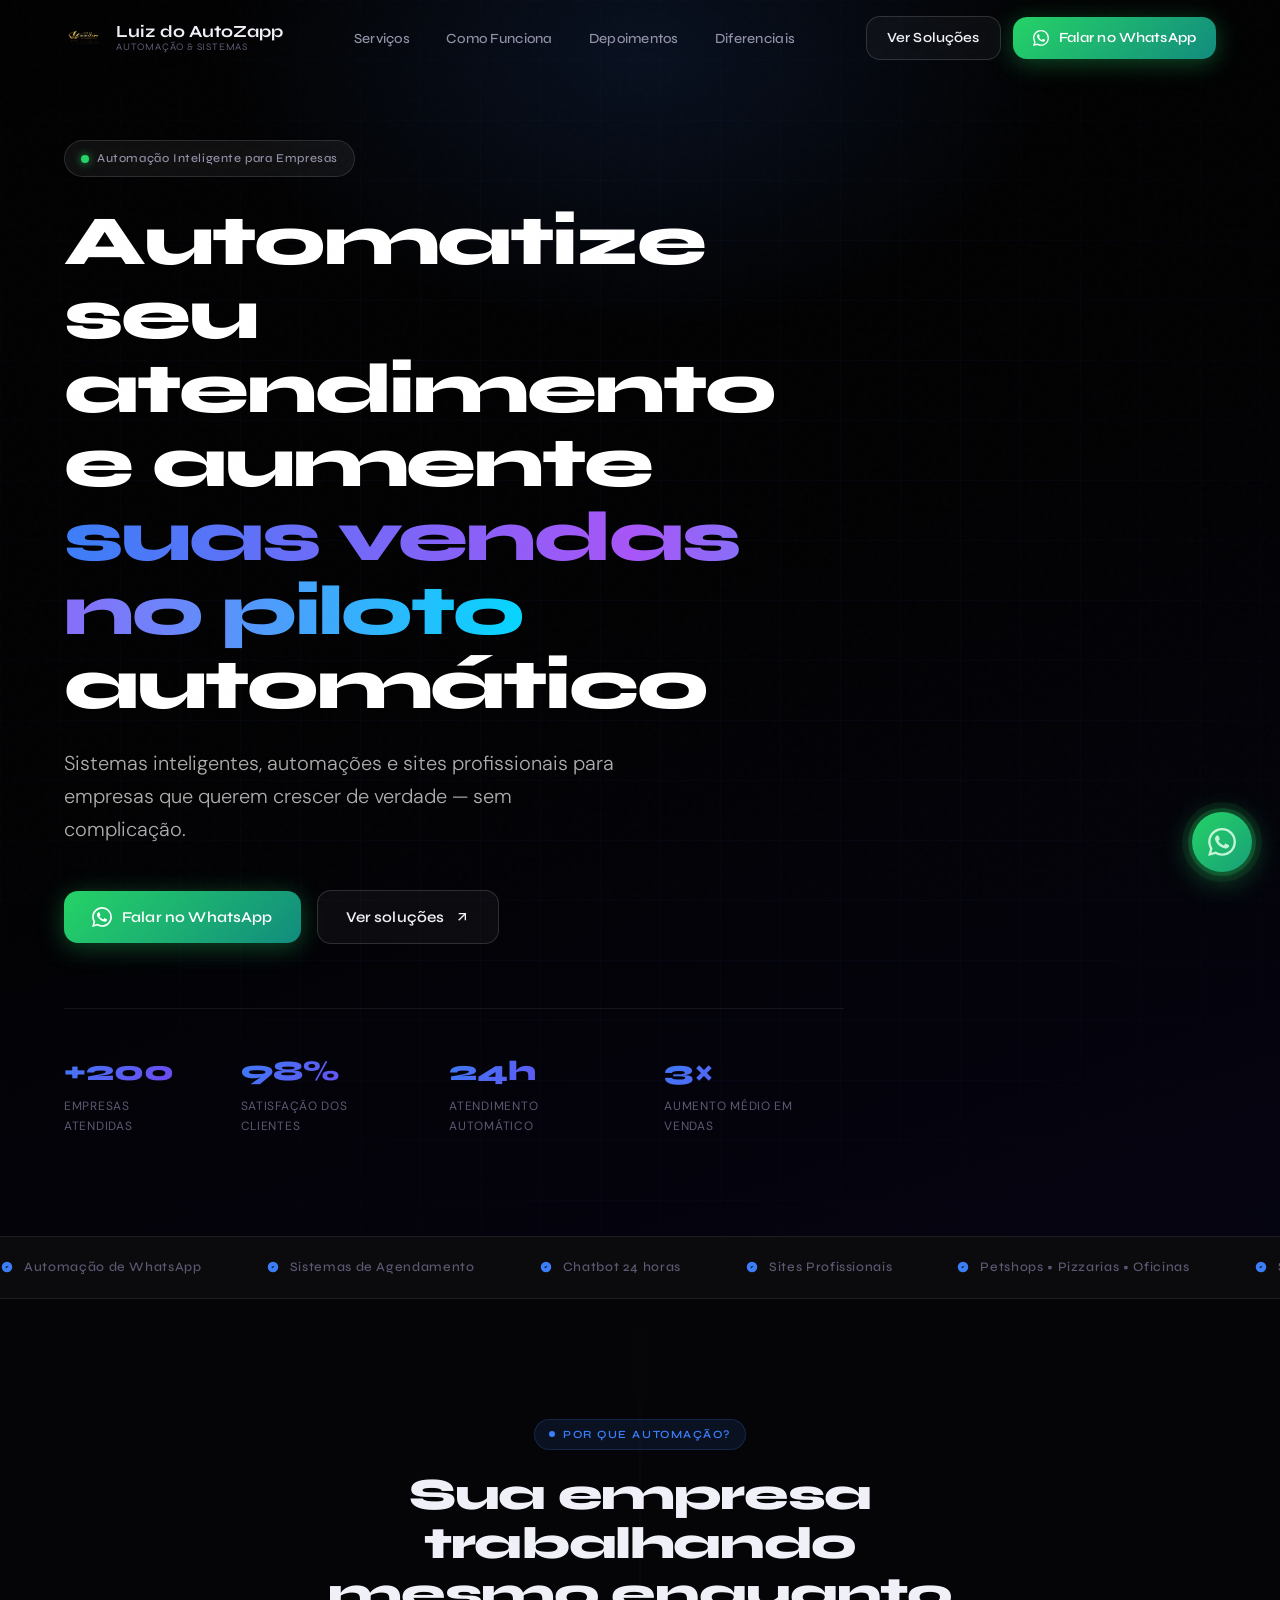
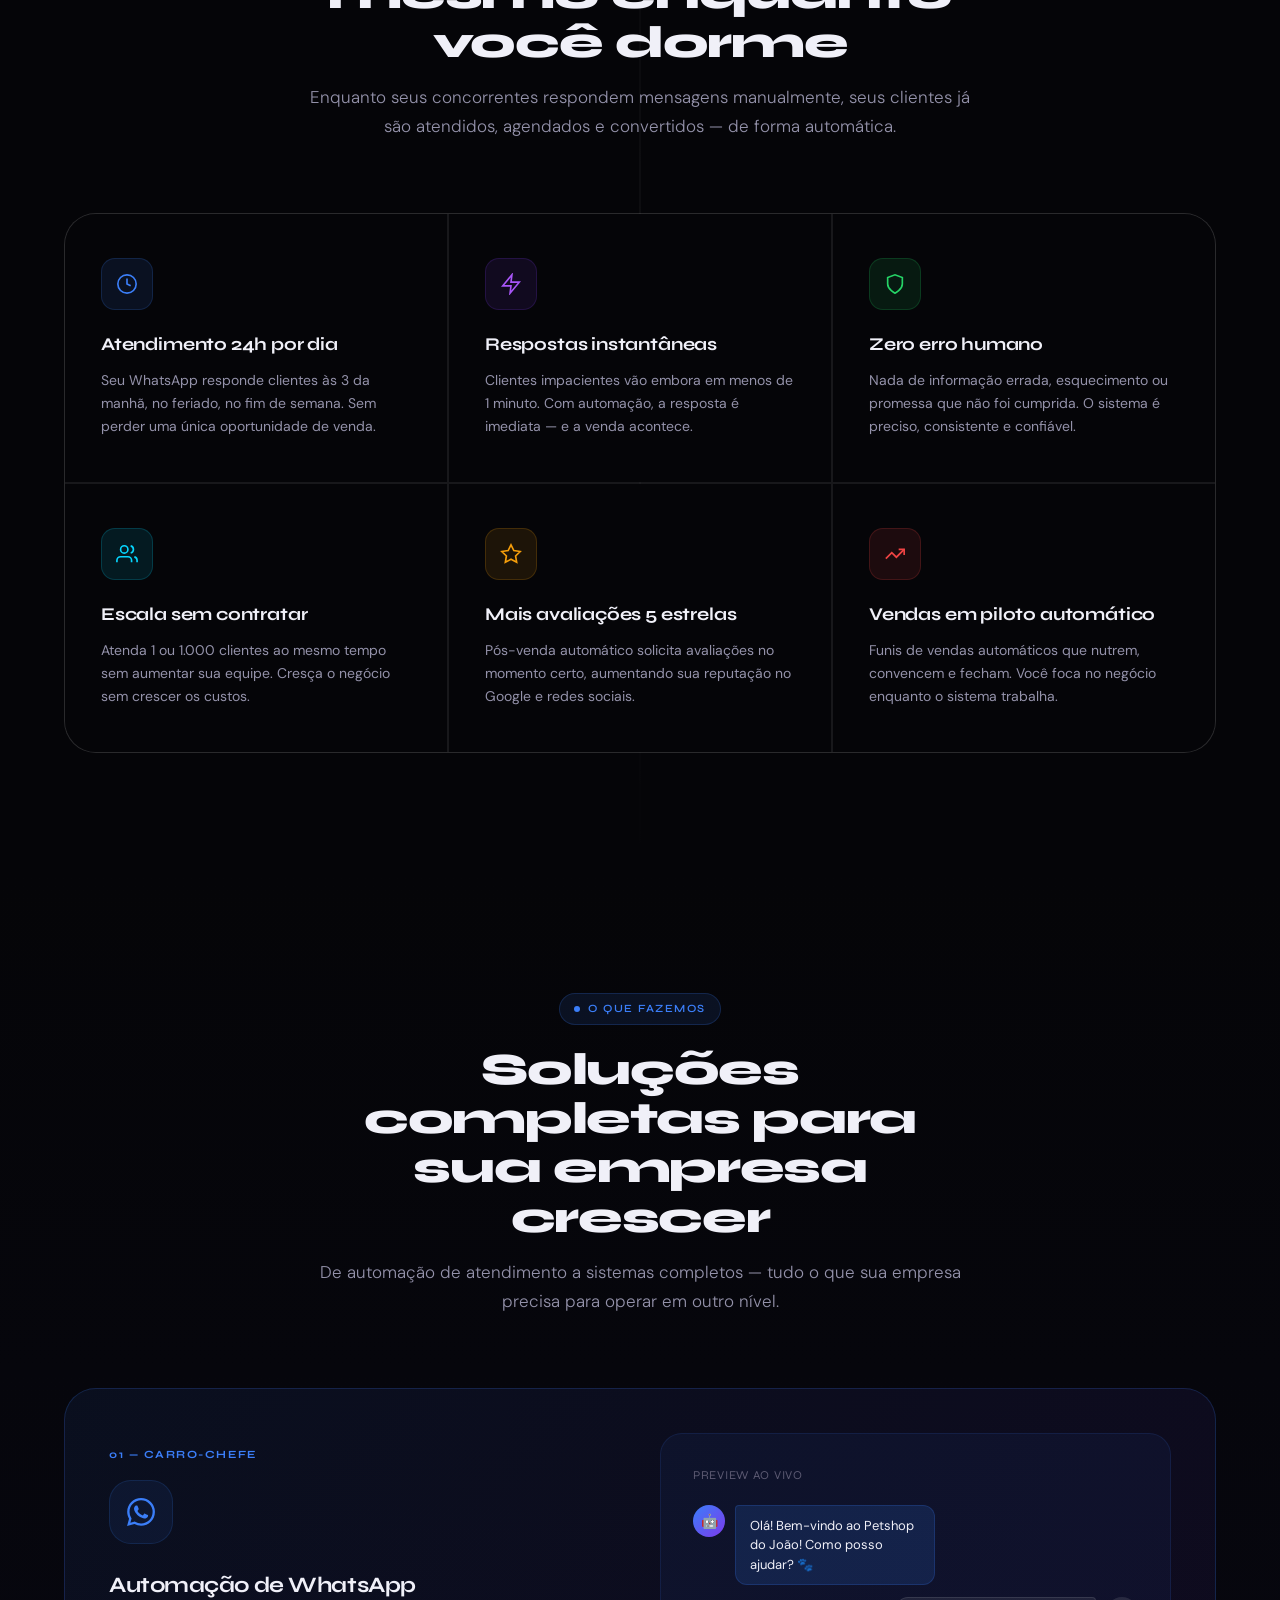
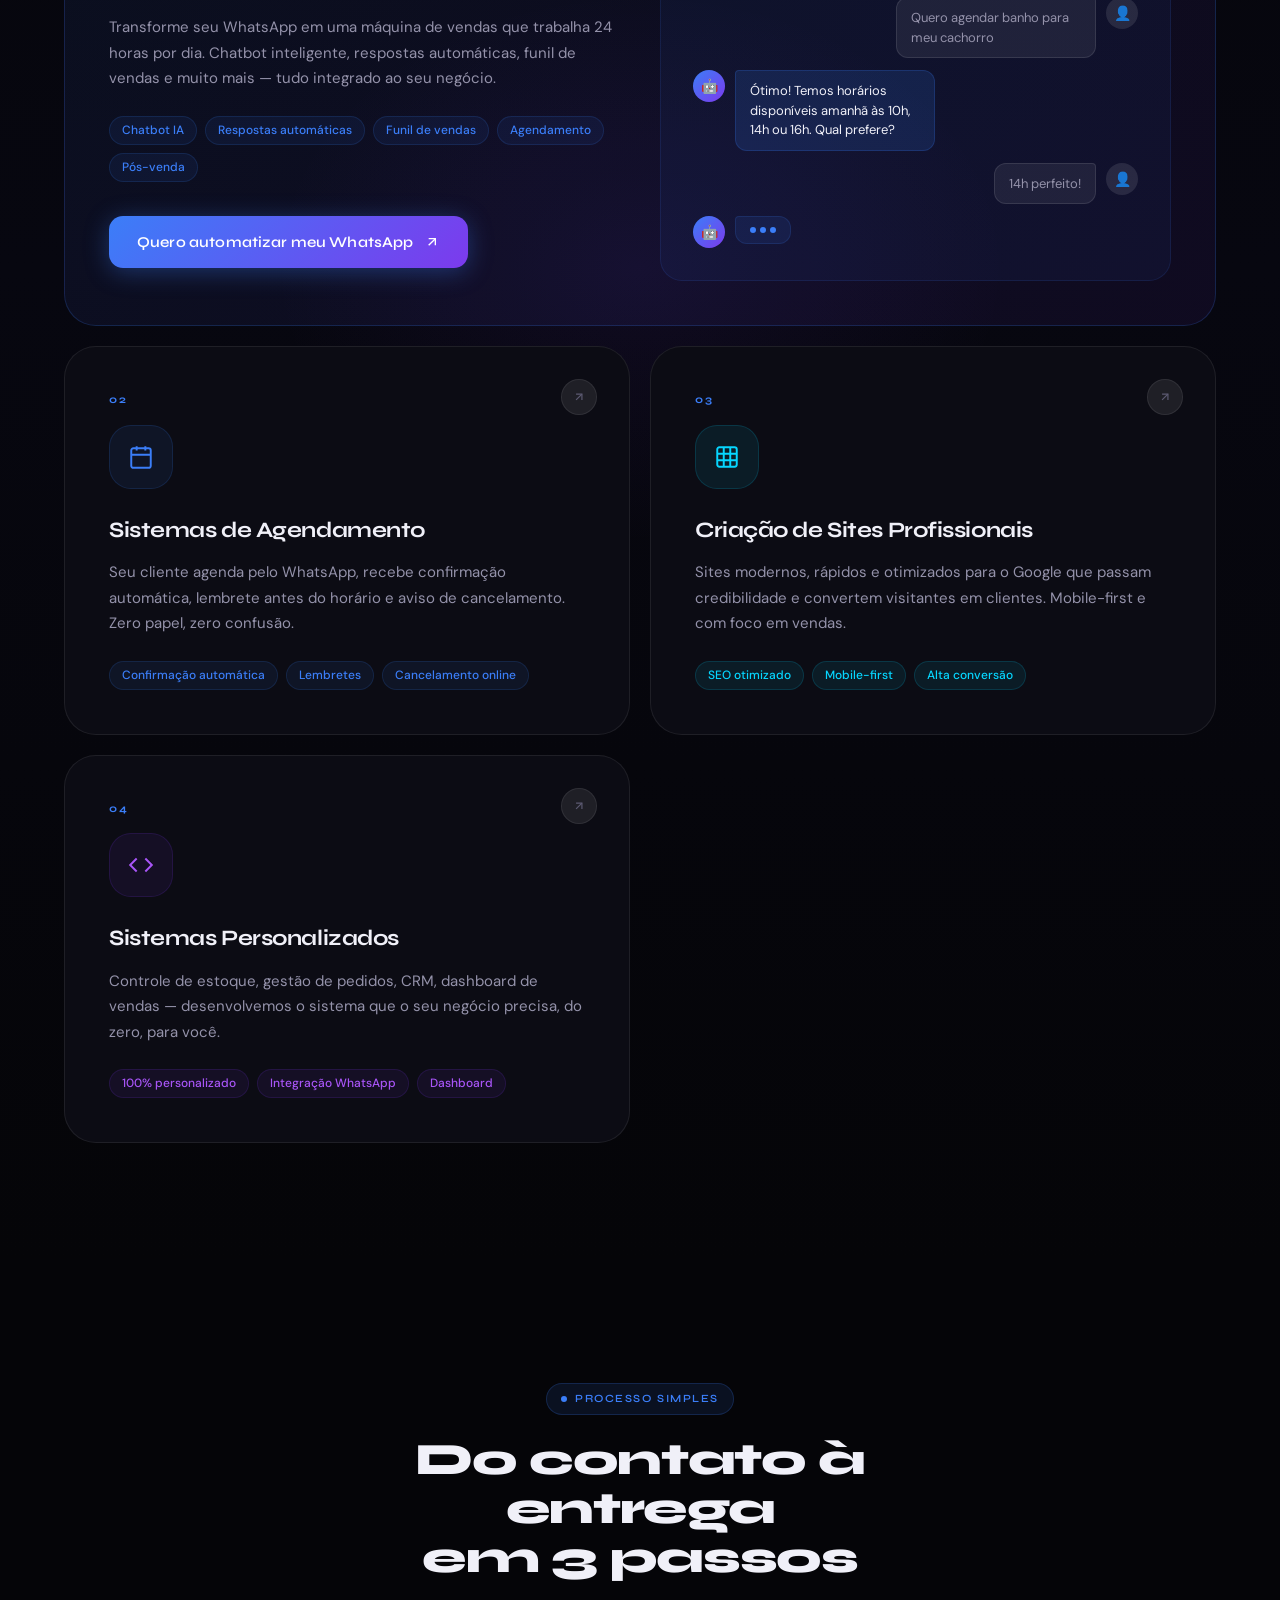
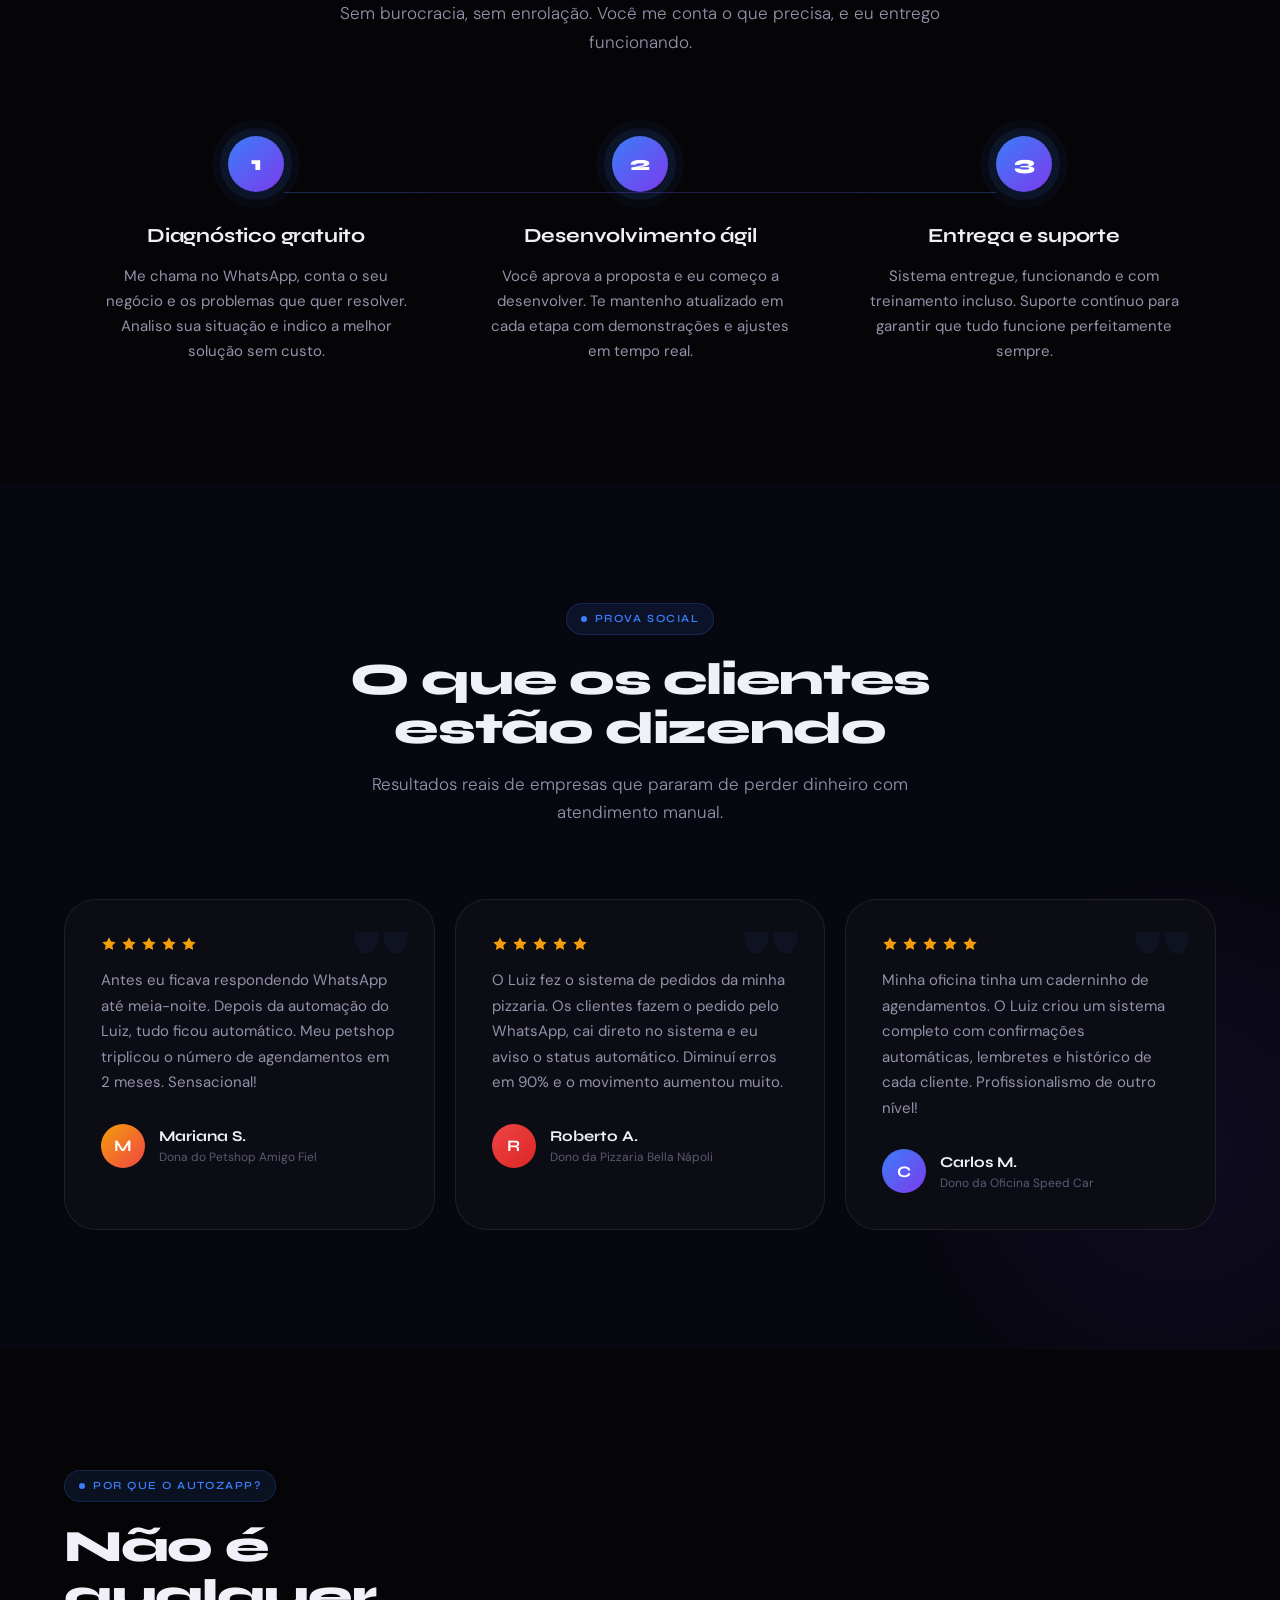
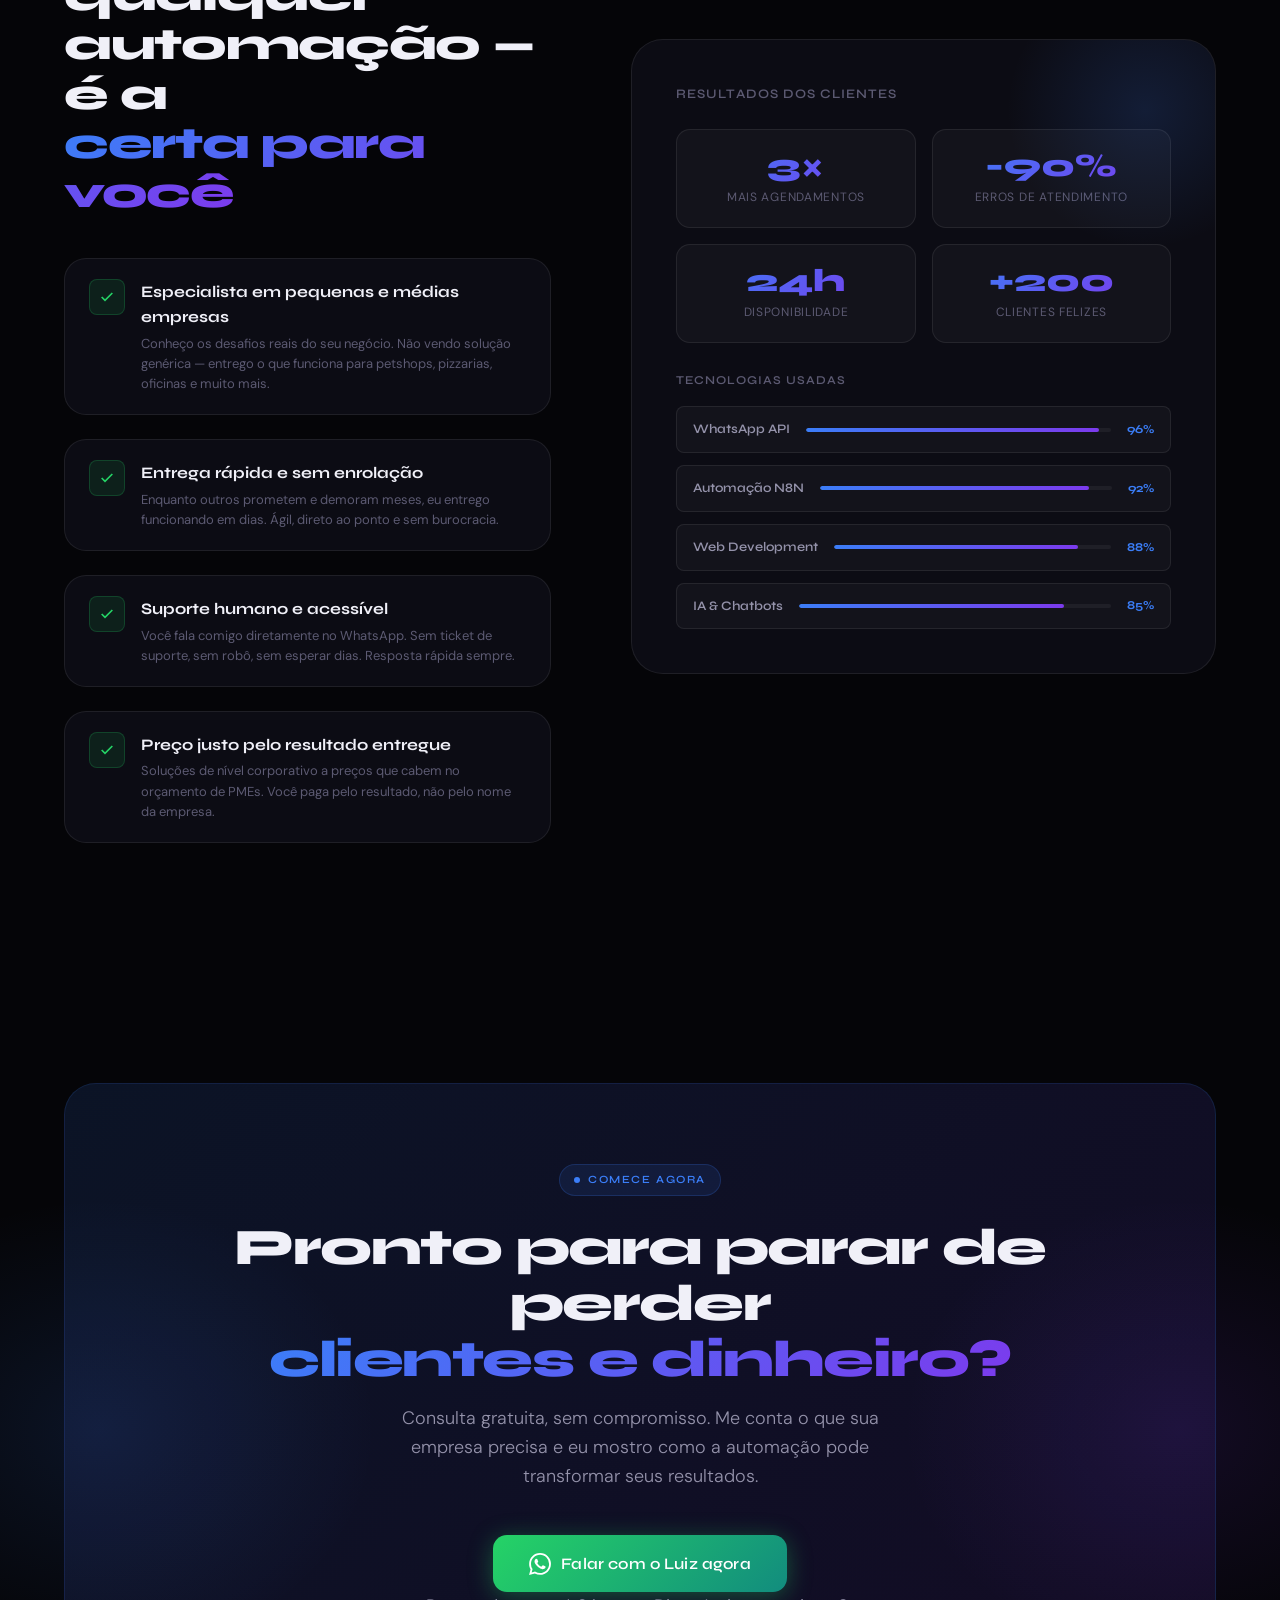
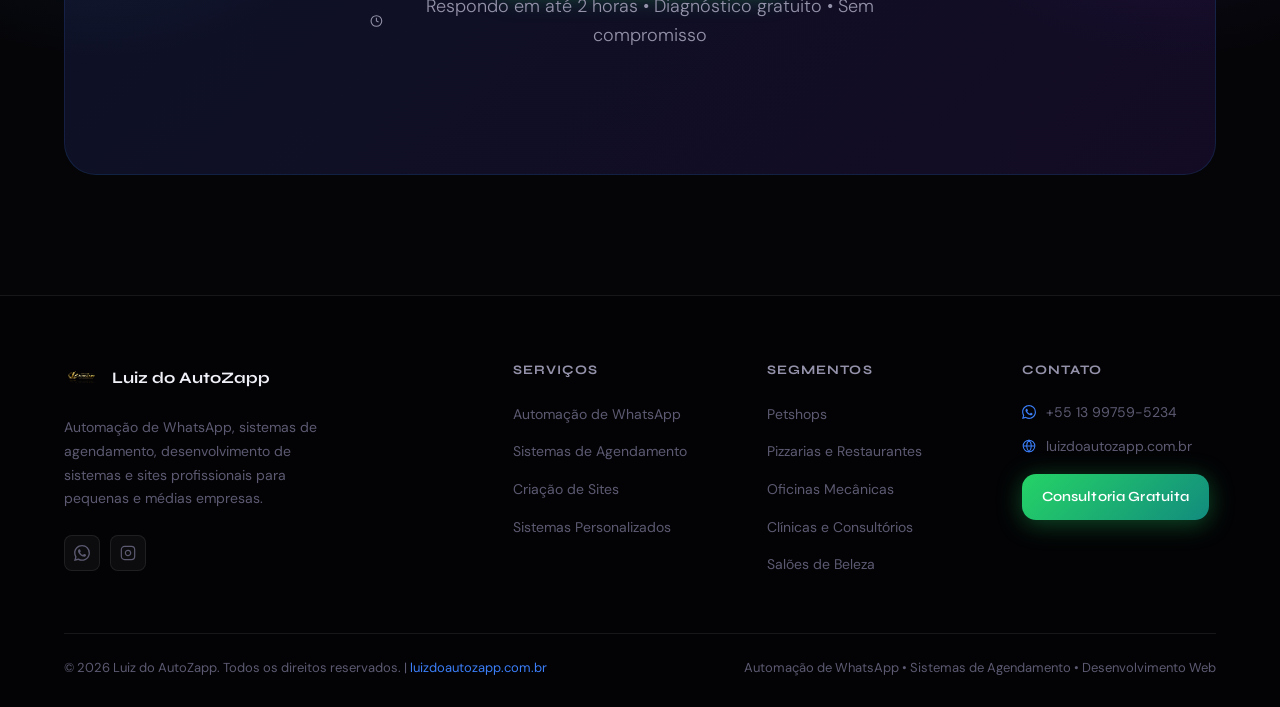
==== commit 01dcaecd: "Update index.html" ====
--- a/index.html
+++ b/index.html
@@ -1636,7 +1636,7 @@
         <a href="#" class="nav-logo" aria-label="Luiz do AutoZapp - Início">
           <img src="logo.png" alt="Logo Luiz do AutoZapp" loading="lazy" />
           <div class="nav-logo-text">
-            AutoZapp
+            Luiz do AutoZapp
             <span>Automação & Sistemas</span>
           </div>
         </a>
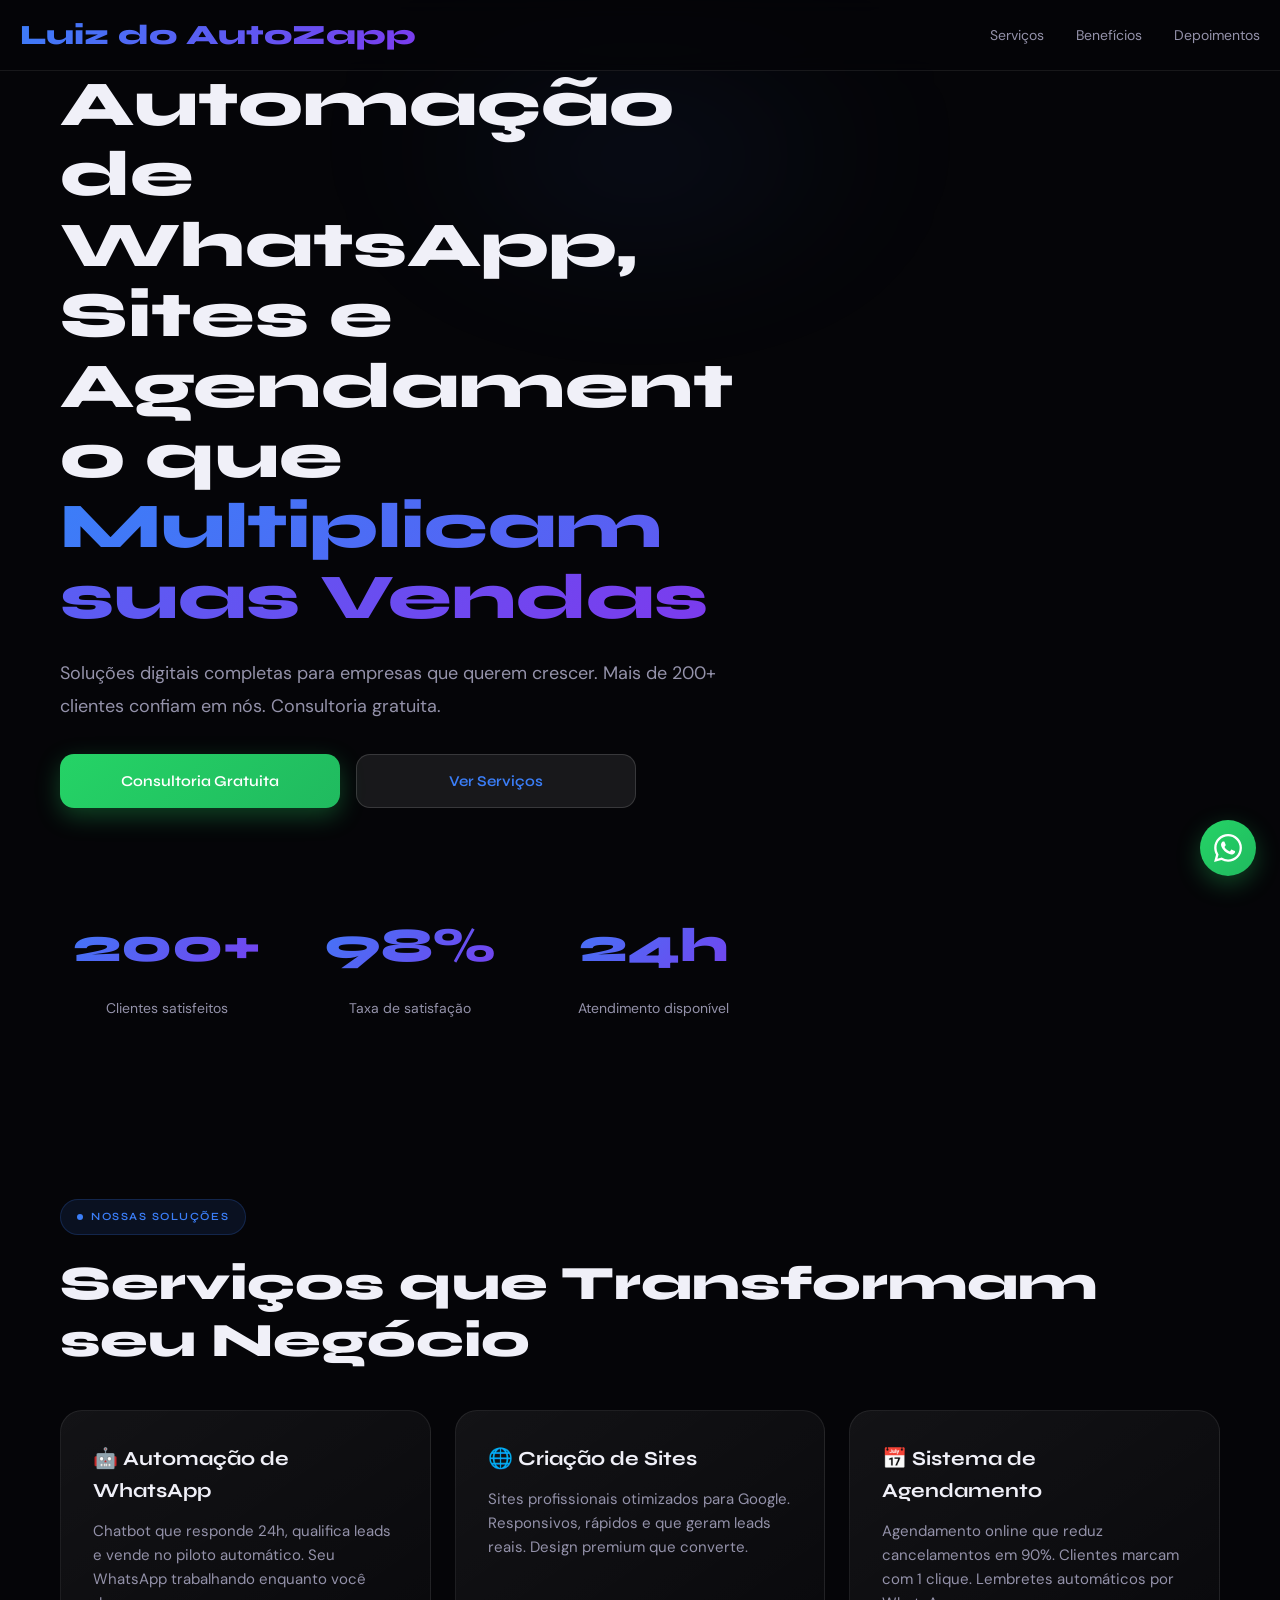
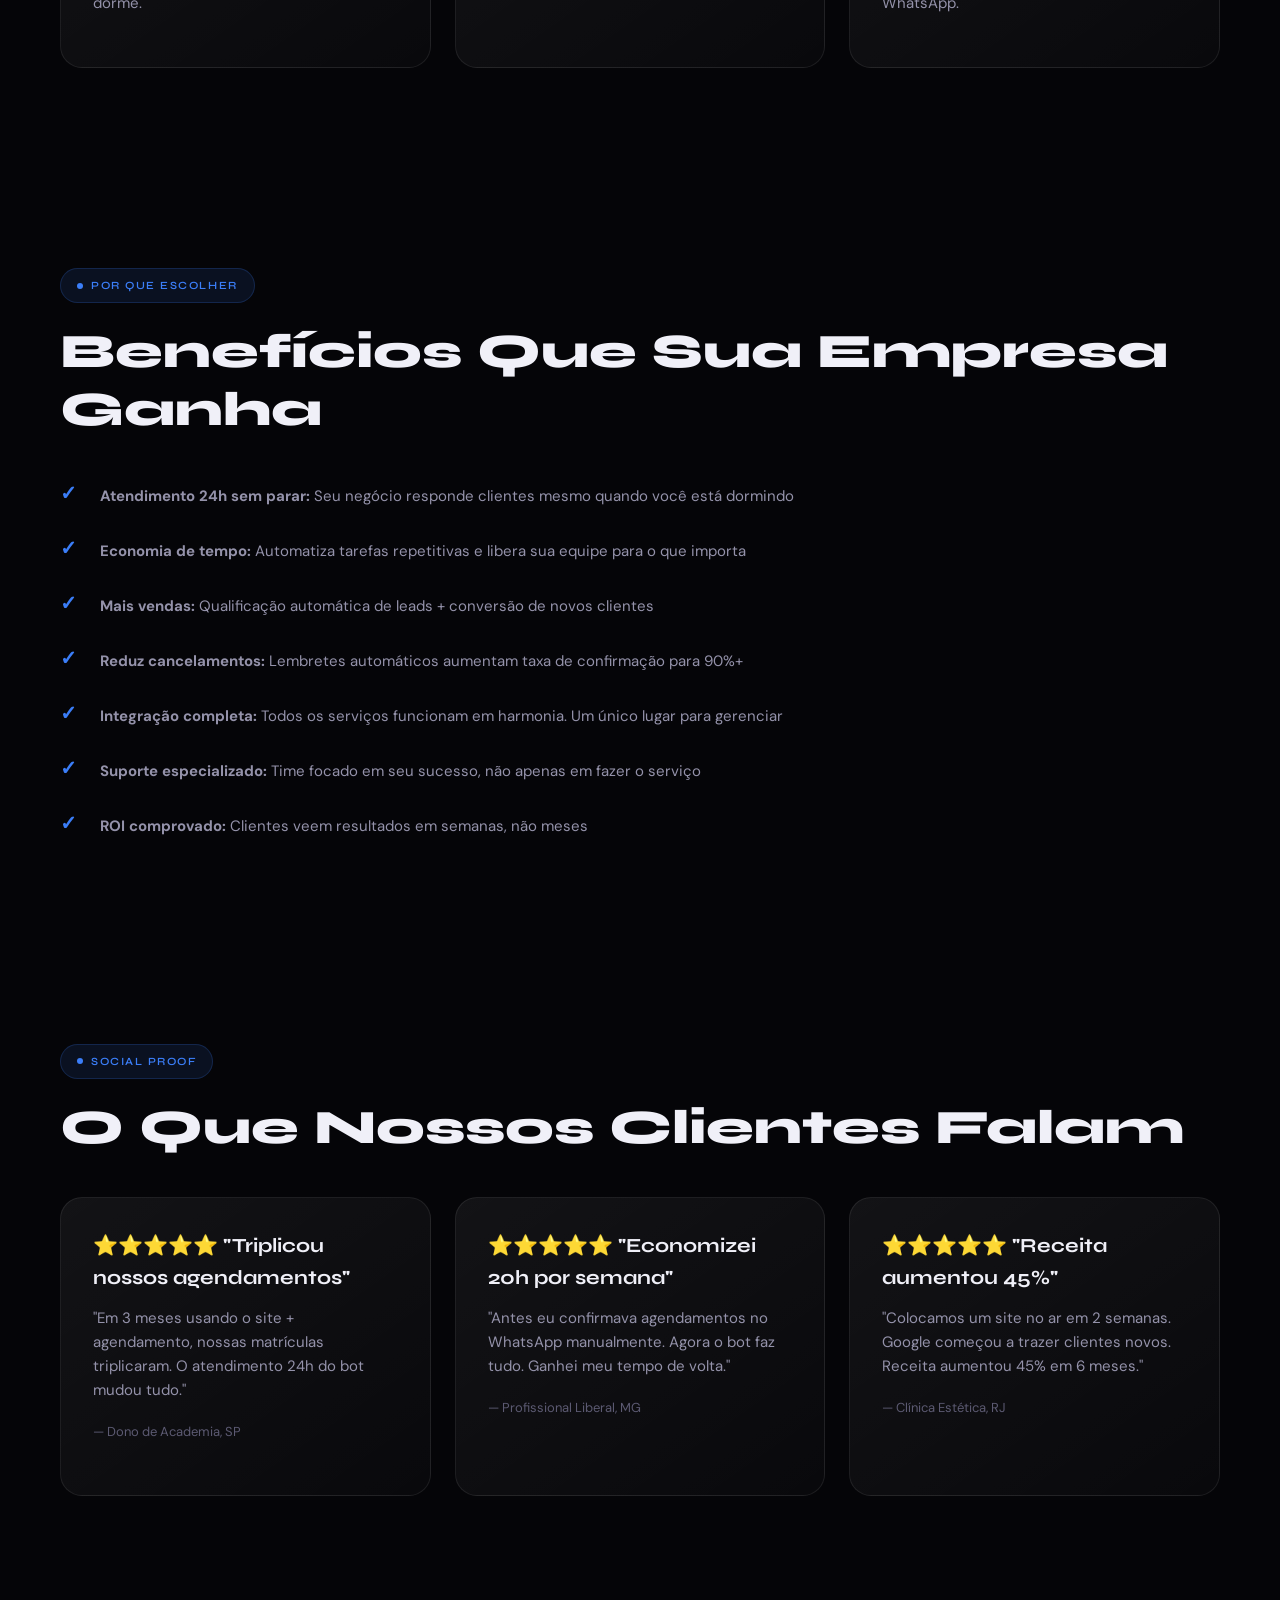
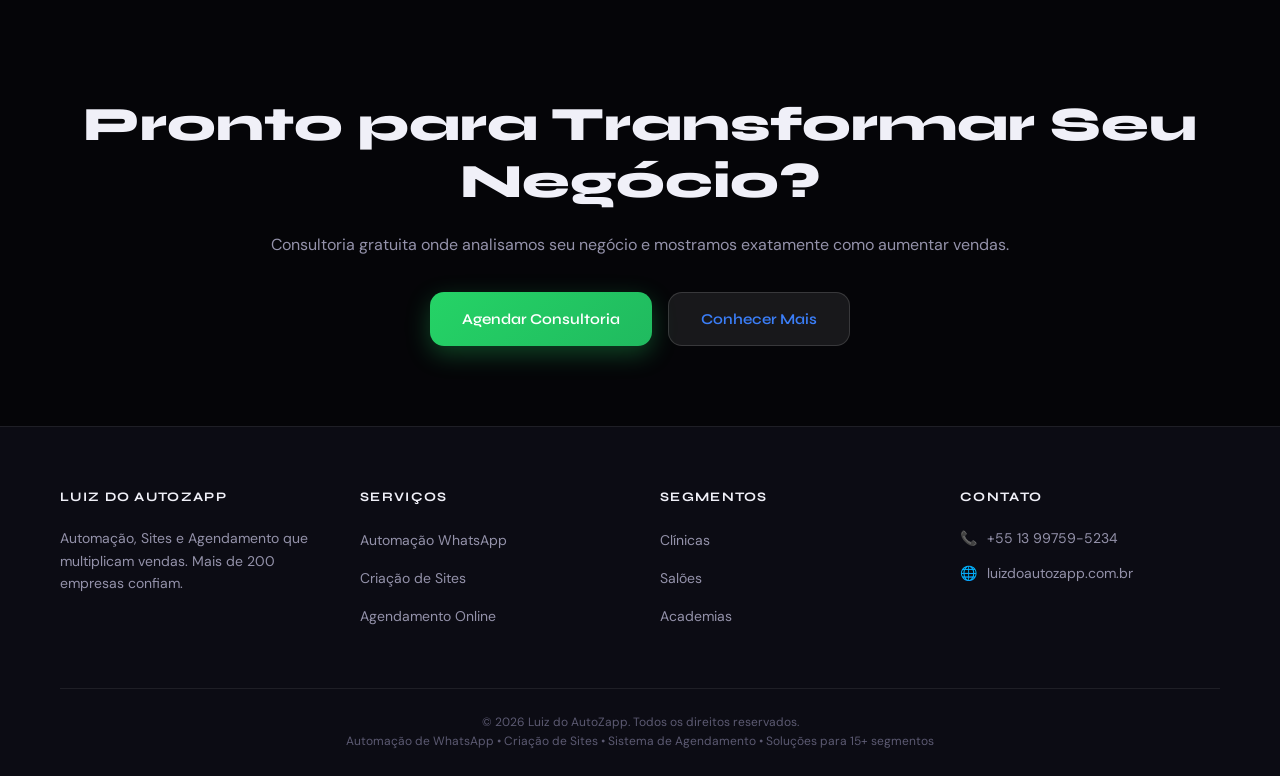
==== commit 166e708b: "Update index.html" ====
--- a/index.html
+++ b/index.html
@@ -3,82 +3,76 @@
 <head>
   <meta charset="UTF-8" />
   <meta name="viewport" content="width=device-width, initial-scale=1.0" />
-  
-  <!-- SEO -->
-  <title>Automação de WhatsApp e Sistemas | Luiz do AutoZapp</title>
-  <meta name="description" content="Automatize seu atendimento no WhatsApp, crie sistemas de agendamento inteligentes e sites profissionais. Soluções de automação para empresas que querem crescer. Petshops, pizzarias, oficinas e mais." />
-  <meta name="keywords" content="automação de WhatsApp, sistema de agendamento, chatbot para empresas, automação de vendas, criação de sistemas, criação de sites profissionais, WhatsApp Business API, automação para petshop, automação para pizzaria, automação para oficina, sistemas personalizados, desenvolvimento de sistemas" />
-  <meta name="robots" content="index, follow" />
+  <meta name="description" content="Automação de WhatsApp, Criação de Sites, Sistema de Agendamento. Aumenta vendas e matrículas. Mais de 200+ clientes satisfeitos. Luiz do AutoZapp." />
+  <meta name="keywords" content="automação WhatsApp, criação de sites, sistema agendamento, chatbot, agendamento online, site gerador leads" />
+  <meta name="robots" content="index, follow, max-snippet:-1, max-image-preview:large" />
   <meta name="author" content="Luiz do AutoZapp" />
   <link rel="canonical" href="https://luizdoautozapp.com.br" />
   
   <!-- Open Graph -->
   <meta property="og:type" content="website" />
   <meta property="og:url" content="https://luizdoautozapp.com.br" />
-  <meta property="og:title" content="Automação de WhatsApp e Sistemas | Luiz do AutoZapp" />
-  <meta property="og:description" content="Sistemas inteligentes, automações e sites profissionais para empresas que querem crescer de verdade. Atendimento automático 24h no WhatsApp." />
-  <meta property="og:image" content="og-image.jpg" />
+  <meta property="og:title" content="Automação WhatsApp, Sites e Agendamento | Luiz do AutoZapp" />
+  <meta property="og:description" content="Soluções digitais que multiplicam vendas. 200+ empresas confiam. Consultoria gratuita." />
+  <meta property="og:image" content="https://luizdoautozapp.com.br/og-image.jpg" />
   <meta property="og:locale" content="pt_BR" />
-  <meta property="og:site_name" content="Luiz do AutoZapp" />
   
   <!-- Twitter Card -->
   <meta name="twitter:card" content="summary_large_image" />
-  <meta name="twitter:title" content="Automação de WhatsApp e Sistemas | Luiz do AutoZapp" />
-  <meta name="twitter:description" content="Automatize seu atendimento e aumente suas vendas no piloto automático." />
-  <meta name="twitter:image" content="og-image.jpg" />
+  <meta name="twitter:title" content="Luiz do AutoZapp - Automação e Sites" />
+  <meta name="twitter:description" content="Aumenta vendas com automação, sites e agendamento online." />
   
-  <!-- Favicon -->
-  <link rel="icon" type="image/jpeg" href="favicon.jpg" />
-  <link rel="apple-touch-icon" href="favicon.jpg" />
-
+  <title>Automação WhatsApp, Sites e Agendamento | Luiz do AutoZapp</title>
+  <link rel="icon" type="image/x-icon" href="favicon.ico" />
+  
   <!-- Fonts -->
   <link rel="preconnect" href="https://fonts.googleapis.com" />
   <link rel="preconnect" href="https://fonts.gstatic.com" crossorigin />
   <link href="https://fonts.googleapis.com/css2?family=Syne:wght@400;500;600;700;800&family=DM+Sans:ital,wght@0,300;0,400;0,500;0,600;1,300&display=swap" rel="stylesheet" />
-
+  
   <style>
-    /* =============================================
-       RESET & BASE
-    ============================================= */
-    *, *::before, *::after {
+    /* ============================================
+       RESET & VARIÁVEIS
+    ============================================ */
+    * {
       margin: 0;
       padding: 0;
       box-sizing: border-box;
     }
 
     :root {
-      --bg-deep:        #050508;
-      --bg-card:        #0c0c14;
-      --bg-glass:       rgba(255,255,255,0.04);
-      --border-glass:   rgba(255,255,255,0.08);
-      --border-bright:  rgba(255,255,255,0.14);
-
-      --accent-blue:    #3b7ef8;
-      --accent-violet:  #7c3aed;
-      --accent-cyan:    #06d6ff;
-      --accent-red:     #ef4444;
-
-      --grad-primary:   linear-gradient(135deg, #3b7ef8 0%, #7c3aed 100%);
-      --grad-glow:      radial-gradient(ellipse 60% 50% at 50% 0%, rgba(59,126,248,0.18) 0%, transparent 70%);
-      --grad-card:      linear-gradient(145deg, rgba(255,255,255,0.06) 0%, rgba(255,255,255,0.02) 100%);
-
-      --text-primary:   #f0f0f8;
+      --bg-deep: #050508;
+      --bg-card: #0c0c14;
+      --bg-glass: rgba(255, 255, 255, 0.04);
+      --border-glass: rgba(255, 255, 255, 0.08);
+      --border-bright: rgba(255, 255, 255, 0.14);
+
+      --accent-blue: #3b7ef8;
+      --accent-violet: #7c3aed;
+      --accent-green: #25d366;
+
+      --grad-primary: linear-gradient(135deg, #3b7ef8 0%, #7c3aed 100%);
+      --grad-card: linear-gradient(145deg, rgba(255, 255, 255, 0.06) 0%, rgba(255, 255, 255, 0.02) 100%);
+      --grad-glow: radial-gradient(ellipse 60% 50% at 50% 0%, rgba(59, 126, 248, 0.18) 0%, transparent 70%);
+
+      --text-primary: #f0f0f8;
       --text-secondary: #9492aa;
-      --text-muted:     #5c5a72;
-
-      --font-display:   'Syne', sans-serif;
-      --font-body:      'DM Sans', sans-serif;
-
-      --radius-sm:  8px;
-      --radius-md:  14px;
-      --radius-lg:  22px;
-      --radius-xl:  32px;
+      --text-muted: #5c5a72;
+
+      --font-display: "Syne", sans-serif;
+      --font-body: "DM Sans", sans-serif;
+
+      --radius-sm: 8px;
+      --radius-md: 14px;
+      --radius-lg: 22px;
 
       --transition: 0.3s cubic-bezier(0.4, 0, 0.2, 1);
       --transition-slow: 0.6s cubic-bezier(0.4, 0, 0.2, 1);
     }
 
-    html { scroll-behavior: smooth; }
+    html {
+      scroll-behavior: smooth;
+    }
 
     body {
       font-family: var(--font-body);
@@ -90,48 +84,334 @@
     }
 
     ::selection {
-      background: rgba(59,126,248,0.3);
+      background: rgba(59, 126, 248, 0.3);
       color: #fff;
     }
 
-    /* =============================================
-       SCROLLBAR
-    ============================================= */
-    ::-webkit-scrollbar { width: 4px; }
-    ::-webkit-scrollbar-track { background: var(--bg-deep); }
+    ::-webkit-scrollbar {
+      width: 6px;
+    }
+
+    ::-webkit-scrollbar-track {
+      background: var(--bg-deep);
+    }
+
     ::-webkit-scrollbar-thumb {
       background: var(--accent-blue);
-      border-radius: 99px;
-    }
-
-    /* =============================================
-       NOISE OVERLAY
-    ============================================= */
-    body::before {
-      content: '';
-      position: fixed;
-      inset: 0;
-      background-image: url("data:image/svg+xml,%3Csvg viewBox='0 0 200 200' xmlns='http://www.w3.org/2000/svg'%3E%3Cfilter id='n'%3E%3CfeTurbulence type='fractalNoise' baseFrequency='0.9' numOctaves='4' stitchTiles='stitch'/%3E%3C/filter%3E%3Crect width='100%25' height='100%25' filter='url(%23n)' opacity='0.03'/%3E%3C/svg%3E");
-      pointer-events: none;
-      z-index: 9999;
-      opacity: 0.4;
-    }
-
-    /* =============================================
-       UTILITY
-    ============================================= */
+      border-radius: 10px;
+    }
+
+    /* ============================================
+       CONTAINER
+    ============================================ */
     .container {
       width: 100%;
       max-width: 1200px;
       margin: 0 auto;
-      padding: 0 24px;
-    }
-
-    .gradient-text {
+      padding: 0 20px;
+    }
+
+    /* ============================================
+       NAVBAR
+    ============================================ */
+    #navbar {
+      position: fixed;
+      top: 0;
+      left: 0;
+      right: 0;
+      z-index: 1000;
+      backdrop-filter: blur(10px);
+      background: rgba(5, 5, 8, 0.7);
+      border-bottom: 1px solid var(--border-glass);
+      transition: all var(--transition);
+    }
+
+    #navbar.scrolled {
+      background: rgba(5, 5, 8, 0.95);
+      border-bottom-color: var(--border-bright);
+    }
+
+    .navbar-content {
+      display: flex;
+      align-items: center;
+      justify-content: space-between;
+      padding: 16px 20px;
+      height: 70px;
+    }
+
+    .navbar-logo {
+      font-family: var(--font-display);
+      font-size: clamp(20px, 4vw, 28px);
+      font-weight: 800;
       background: var(--grad-primary);
       -webkit-background-clip: text;
       -webkit-text-fill-color: transparent;
       background-clip: text;
+      text-decoration: none;
+      white-space: nowrap;
+    }
+
+    .navbar-links {
+      display: flex;
+      align-items: center;
+      gap: 32px;
+      list-style: none;
+    }
+
+    .navbar-links a {
+      font-size: 14px;
+      color: var(--text-secondary);
+      text-decoration: none;
+      transition: color var(--transition);
+      position: relative;
+    }
+
+    .navbar-links a::after {
+      content: "";
+      position: absolute;
+      bottom: -6px;
+      left: 0;
+      width: 0;
+      height: 2px;
+      background: var(--accent-blue);
+      transition: width var(--transition);
+    }
+
+    .navbar-links a:hover {
+      color: var(--accent-blue);
+    }
+
+    .navbar-links a:hover::after {
+      width: 100%;
+    }
+
+    /* ============================================
+       HAMBURGER MENU
+    ============================================ */
+    .hamburger {
+      display: none;
+      flex-direction: column;
+      gap: 6px;
+      background: none;
+      border: none;
+      cursor: pointer;
+    }
+
+    .hamburger span {
+      width: 24px;
+      height: 2.5px;
+      background: var(--text-primary);
+      border-radius: 2px;
+      transition: all var(--transition);
+    }
+
+    .hamburger.active span:nth-child(1) {
+      transform: rotate(45deg) translate(10px, 10px);
+    }
+
+    .hamburger.active span:nth-child(2) {
+      opacity: 0;
+    }
+
+    .hamburger.active span:nth-child(3) {
+      transform: rotate(-45deg) translate(7px, -7px);
+    }
+
+    /* ============================================
+       MOBILE MENU
+    ============================================ */
+    #mobileMenu {
+      display: none;
+      position: fixed;
+      top: 70px;
+      left: 0;
+      right: 0;
+      background: var(--bg-deep);
+      border-bottom: 1px solid var(--border-glass);
+      max-height: calc(100vh - 70px);
+      overflow-y: auto;
+      z-index: 999;
+    }
+
+    #mobileMenu.open {
+      display: block;
+    }
+
+    .mobile-nav-item {
+      display: block;
+      padding: 16px 20px;
+      color: var(--text-secondary);
+      text-decoration: none;
+      font-size: 16px;
+      border-bottom: 1px solid var(--border-glass);
+      transition: color var(--transition);
+    }
+
+    .mobile-nav-item:hover {
+      color: var(--accent-blue);
+      background: rgba(59, 126, 248, 0.05);
+    }
+
+    /* ============================================
+       BUTTONS
+    ============================================ */
+    .btn {
+      font-family: var(--font-display);
+      font-size: 15px;
+      font-weight: 600;
+      padding: 14px 32px;
+      border-radius: var(--radius-md);
+      border: none;
+      cursor: pointer;
+      transition: all var(--transition);
+      text-decoration: none;
+      display: inline-flex;
+      align-items: center;
+      justify-content: center;
+      text-align: center;
+      white-space: nowrap;
+    }
+
+    .btn-primary {
+      background: var(--grad-primary);
+      color: #fff;
+      box-shadow: 0 8px 24px rgba(59, 126, 248, 0.3);
+    }
+
+    .btn-primary:hover {
+      transform: translateY(-2px);
+      box-shadow: 0 12px 32px rgba(59, 126, 248, 0.4);
+    }
+
+    .btn-secondary {
+      background: rgba(255, 255, 255, 0.08);
+      color: var(--accent-blue);
+      border: 1px solid var(--border-bright);
+    }
+
+    .btn-secondary:hover {
+      background: rgba(255, 255, 255, 0.12);
+      border-color: var(--accent-blue);
+    }
+
+    .btn-whatsapp {
+      background: linear-gradient(135deg, #25d366 0%, #20ba5f 100%);
+      color: #fff;
+      box-shadow: 0 8px 24px rgba(37, 211, 102, 0.3);
+    }
+
+    .btn-whatsapp:hover {
+      transform: translateY(-2px);
+      box-shadow: 0 12px 32px rgba(37, 211, 102, 0.4);
+    }
+
+    /* ============================================
+       HERO SECTION
+    ============================================ */
+    .hero {
+      position: relative;
+      min-height: 100vh;
+      display: flex;
+      align-items: center;
+      padding-top: 70px;
+      padding-bottom: 40px;
+      overflow: hidden;
+    }
+
+    .hero-glow {
+      position: absolute;
+      top: 10%;
+      left: 50%;
+      width: 600px;
+      height: 400px;
+      background: var(--grad-glow);
+      filter: blur(80px);
+      pointer-events: none;
+      z-index: -1;
+      transform: translateX(-50%);
+    }
+
+    .hero-content {
+      position: relative;
+      z-index: 1;
+      max-width: 700px;
+    }
+
+    .hero-content h1 {
+      font-family: var(--font-display);
+      font-size: clamp(40px, 8vw, 64px);
+      font-weight: 800;
+      line-height: 1.1;
+      margin-bottom: 24px;
+      word-break: break-word;
+    }
+
+    .hero-content h1 span {
+      background: var(--grad-primary);
+      -webkit-background-clip: text;
+      -webkit-text-fill-color: transparent;
+      background-clip: text;
+    }
+
+    .hero-content p {
+      font-size: clamp(16px, 3vw, 18px);
+      color: var(--text-secondary);
+      margin-bottom: 32px;
+      line-height: 1.8;
+    }
+
+    .hero-buttons {
+      display: flex;
+      gap: 16px;
+      flex-wrap: wrap;
+      margin-bottom: 40px;
+    }
+
+    .hero-buttons .btn {
+      flex: 1;
+      min-width: 180px;
+      max-width: 280px;
+    }
+
+    /* ============================================
+       STATS SECTION
+    ============================================ */
+    .stats {
+      display: grid;
+      grid-template-columns: repeat(auto-fit, minmax(200px, 1fr));
+      gap: 30px;
+      padding: 60px 0;
+      position: relative;
+      z-index: 1;
+    }
+
+    .stat-item {
+      text-align: center;
+    }
+
+    .stat-number {
+      font-family: var(--font-display);
+      font-size: clamp(32px, 6vw, 48px);
+      font-weight: 800;
+      background: var(--grad-primary);
+      -webkit-background-clip: text;
+      -webkit-text-fill-color: transparent;
+      background-clip: text;
+      margin-bottom: 12px;
+    }
+
+    .stat-label {
+      font-size: 14px;
+      color: var(--text-secondary);
+      line-height: 1.6;
+    }
+
+    /* ============================================
+       SECTION CONTENT
+    ============================================ */
+    .content-section {
+      padding: 80px 0;
+      position: relative;
     }
 
     .section-label {
@@ -144,1231 +424,185 @@
       letter-spacing: 0.14em;
       text-transform: uppercase;
       color: var(--accent-blue);
-      background: rgba(59,126,248,0.10);
-      border: 1px solid rgba(59,126,248,0.2);
-      padding: 6px 14px;
+      background: rgba(59, 126, 248, 0.1);
+      border: 1px solid rgba(59, 126, 248, 0.2);
+      padding: 8px 16px;
       border-radius: 99px;
       margin-bottom: 20px;
     }
 
     .section-label::before {
-      content: '';
-      width: 6px; height: 6px;
+      content: "";
+      width: 6px;
+      height: 6px;
       background: var(--accent-blue);
       border-radius: 50%;
       animation: pulse-dot 2s ease-in-out infinite;
     }
 
     @keyframes pulse-dot {
-      0%, 100% { opacity: 1; transform: scale(1); }
-      50% { opacity: 0.5; transform: scale(0.7); }
-    }
-
-    /* =============================================
-       BUTTONS
-    ============================================= */
-    .btn {
-      display: inline-flex;
-      align-items: center;
-      justify-content: center;
-      gap: 10px;
+      0%, 100% {
+        opacity: 1;
+        transform: scale(1);
+      }
+      50% {
+        opacity: 0.5;
+        transform: scale(1.2);
+      }
+    }
+
+    .content-section h2 {
       font-family: var(--font-display);
+      font-size: clamp(32px, 6vw, 48px);
+      font-weight: 800;
+      margin-bottom: 24px;
+      line-height: 1.2;
+    }
+
+    .content-section p {
+      font-size: 16px;
+      color: var(--text-secondary);
+      margin-bottom: 20px;
+      line-height: 1.8;
+    }
+
+    /* ============================================
+       CARDS GRID
+    ============================================ */
+    .cards-grid {
+      display: grid;
+      grid-template-columns: repeat(auto-fit, minmax(280px, 1fr));
+      gap: 24px;
+      margin: 40px 0;
+    }
+
+    .card {
+      background: var(--grad-card);
+      border: 1px solid var(--border-glass);
+      border-radius: var(--radius-lg);
+      padding: 32px;
+      transition: all var(--transition);
+    }
+
+    .card:hover {
+      border-color: var(--border-bright);
+      transform: translateY(-4px);
+    }
+
+    .card h3 {
+      font-family: var(--font-display);
+      font-size: 20px;
+      font-weight: 700;
+      margin-bottom: 12px;
+    }
+
+    .card p {
       font-size: 15px;
-      font-weight: 600;
-      padding: 14px 28px;
-      border-radius: var(--radius-md);
-      border: none;
-      cursor: pointer;
-      text-decoration: none;
-      transition: var(--transition);
-      white-space: nowrap;
-      letter-spacing: 0.01em;
-    }
-
-    .btn-primary {
-      background: var(--grad-primary);
-      color: #fff;
-      box-shadow: 0 4px 24px rgba(59,126,248,0.35);
-    }
-
-    .btn-primary:hover {
-      transform: translateY(-2px);
-      box-shadow: 0 8px 36px rgba(59,126,248,0.5);
-    }
-
-    .btn-ghost {
-      background: var(--bg-glass);
-      color: var(--text-primary);
-      border: 1px solid var(--border-bright);
-      backdrop-filter: blur(12px);
-    }
-
-    .btn-ghost:hover {
-      background: rgba(255,255,255,0.08);
-      border-color: rgba(255,255,255,0.22);
-      transform: translateY(-2px);
-    }
-
-    .btn-whatsapp {
-      background: linear-gradient(135deg, #25d366 0%, #128c7e 100%);
-      color: #fff;
-      box-shadow: 0 4px 24px rgba(37,211,102,0.35);
-    }
-
-    .btn-whatsapp:hover {
-      transform: translateY(-2px);
-      box-shadow: 0 8px 36px rgba(37,211,102,0.5);
-    }
-
-    .btn svg { flex-shrink: 0; }
-
-    /* =============================================
-       NAVBAR
-    ============================================= */
-    #navbar {
+      color: var(--text-secondary);
+      line-height: 1.6;
+    }
+
+    /* ============================================
+       BENEFITS LIST
+    ============================================ */
+    .benefits-list {
+      list-style: none;
+      margin: 30px 0;
+    }
+
+    .benefits-list li {
+      padding: 14px 0 14px 40px;
+      position: relative;
+      font-size: 15px;
+      color: var(--text-secondary);
+      line-height: 1.8;
+    }
+
+    .benefits-list li::before {
+      content: "✓";
+      position: absolute;
+      left: 0;
+      color: var(--accent-blue);
+      font-weight: bold;
+      font-size: 20px;
+      line-height: 1;
+    }
+
+    /* ============================================
+       FLOATING WHATSAPP
+    ============================================ */
+    #whatsapp-float {
       position: fixed;
-      top: 0; left: 0; right: 0;
-      z-index: 1000;
-      padding: 16px 0;
-      transition: var(--transition);
-    }
-
-    #navbar.scrolled {
-      background: rgba(5,5,8,0.85);
-      backdrop-filter: blur(20px);
-      border-bottom: 1px solid var(--border-glass);
-      padding: 12px 0;
-    }
-
-    .nav-inner {
-      display: flex;
-      align-items: center;
-      justify-content: space-between;
-    }
-
-    .nav-logo {
-      display: flex;
-      align-items: center;
-      gap: 12px;
-      text-decoration: none;
-    }
-
-    .nav-logo img {
-      height: 40px;
-      width: 40px;
-      border-radius: var(--radius-sm);
-      object-fit: cover;
-    }
-
-    .nav-logo-text {
-      font-family: var(--font-display);
-      font-size: 17px;
-      font-weight: 700;
-      color: var(--text-primary);
-      line-height: 1.1;
-    }
-
-    .nav-logo-text span {
-      display: block;
-      font-size: 10px;
-      font-weight: 400;
-      color: var(--text-muted);
-      letter-spacing: 0.08em;
-      text-transform: uppercase;
-    }
-
-    .nav-links {
-      display: flex;
-      align-items: center;
-      gap: 36px;
-      list-style: none;
-    }
-
-    .nav-links a {
-      font-family: var(--font-display);
-      font-size: 14px;
-      font-weight: 500;
-      color: var(--text-secondary);
-      text-decoration: none;
-      transition: var(--transition);
-      letter-spacing: 0.02em;
-    }
-
-    .nav-links a:hover { color: var(--text-primary); }
-
-    .nav-cta {
-      display: flex;
-      align-items: center;
-      gap: 12px;
-    }
-
-    .hamburger {
-      display: none;
-      flex-direction: column;
-      gap: 5px;
-      cursor: pointer;
-      padding: 4px;
-    }
-
-    .hamburger span {
-      display: block;
-      width: 24px; height: 2px;
-      background: var(--text-primary);
-      border-radius: 99px;
-      transition: var(--transition);
-    }
-
-    /* =============================================
-       HERO
-    ============================================= */
-    #hero {
-      position: relative;
-      min-height: 100vh;
-      display: flex;
-      align-items: center;
-      overflow: hidden;
-    }
-
-    .hero-video-wrap {
-      position: absolute;
-      inset: 0;
-      z-index: 0;
-    }
-
-    .hero-video-wrap video {
-      width: 100%; height: 100%;
-      object-fit: cover;
-    }
-
-    .hero-overlay {
-      position: absolute;
-      inset: 0;
-      background: linear-gradient(
-        160deg,
-        rgba(0,0,0,0.72) 0%,
-        rgba(0,0,0,0.58) 50%,
-        rgba(5,3,20,0.75) 100%
-      );
-      z-index: 1;
-    }
-
-    /* Animated grid lines */
-    .hero-grid {
-      position: absolute;
-      inset: 0;
-      z-index: 2;
-      background-image:
-        linear-gradient(rgba(59,126,248,0.04) 1px, transparent 1px),
-        linear-gradient(90deg, rgba(59,126,248,0.04) 1px, transparent 1px);
-      background-size: 60px 60px;
-      mask-image: radial-gradient(ellipse 80% 80% at 50% 50%, black 40%, transparent 100%);
-    }
-
-    .hero-glow {
-      position: absolute;
-      top: -20%;
-      left: 50%;
-      transform: translateX(-50%);
-      width: 900px;
-      height: 600px;
-      background: radial-gradient(ellipse, rgba(59,126,248,0.12) 0%, transparent 65%);
-      z-index: 2;
-      pointer-events: none;
-    }
-
-    .hero-content {
-      position: relative;
-      z-index: 3;
-      padding: 140px 0 100px;
-      max-width: 780px;
-    }
-
-    .hero-badge {
-      display: inline-flex;
-      align-items: center;
-      gap: 8px;
-      background: rgba(255,255,255,0.06);
-      border: 1px solid rgba(255,255,255,0.12);
-      backdrop-filter: blur(12px);
-      padding: 8px 16px;
-      border-radius: 99px;
-      font-family: var(--font-display);
-      font-size: 12px;
-      font-weight: 500;
-      color: var(--text-secondary);
-      letter-spacing: 0.05em;
-      margin-bottom: 28px;
-      animation: fadeInUp 0.8s ease both;
-    }
-
-    .hero-badge .dot {
-      width: 8px; height: 8px;
-      background: #25d366;
-      border-radius: 50%;
-      box-shadow: 0 0 8px rgba(37,211,102,0.8);
-      animation: pulse-green 2s ease-in-out infinite;
-    }
-
-    @keyframes pulse-green {
-      0%, 100% { box-shadow: 0 0 8px rgba(37,211,102,0.8); }
-      50% { box-shadow: 0 0 18px rgba(37,211,102,1); }
-    }
-
-    .hero-h1 {
-      font-family: var(--font-display);
-      font-size: clamp(38px, 5.5vw, 72px);
-      font-weight: 800;
-      line-height: 1.05;
-      letter-spacing: -0.03em;
-      color: #fff;
-      margin-bottom: 24px;
-      animation: fadeInUp 0.8s 0.15s ease both;
-    }
-
-    .hero-h1 .line-accent {
-      background: linear-gradient(90deg, #3b7ef8, #a855f7, #06d6ff);
-      -webkit-background-clip: text;
-      -webkit-text-fill-color: transparent;
-      background-clip: text;
-    }
-
-    .hero-sub {
-      font-size: clamp(16px, 1.8vw, 20px);
-      color: rgba(255,255,255,0.68);
-      font-weight: 300;
-      line-height: 1.65;
-      max-width: 560px;
-      margin-bottom: 44px;
-      animation: fadeInUp 0.8s 0.3s ease both;
-    }
-
-    .hero-actions {
-      display: flex;
-      align-items: center;
-      gap: 16px;
-      flex-wrap: wrap;
-      animation: fadeInUp 0.8s 0.45s ease both;
-    }
-
-    .hero-stats {
-      display: flex;
-      align-items: center;
-      gap: 40px;
-      margin-top: 64px;
-      padding-top: 40px;
-      border-top: 1px solid rgba(255,255,255,0.08);
-      animation: fadeInUp 0.8s 0.6s ease both;
-    }
-
-    .hero-stat-item {
-      display: flex;
-      flex-direction: column;
-      gap: 4px;
-    }
-
-    .hero-stat-num {
-      font-family: var(--font-display);
-      font-size: 28px;
-      font-weight: 800;
-      background: var(--grad-primary);
-      -webkit-background-clip: text;
-      -webkit-text-fill-color: transparent;
-      background-clip: text;
-    }
-
-    .hero-stat-label {
-      font-size: 12px;
-      color: var(--text-muted);
-      letter-spacing: 0.06em;
-      text-transform: uppercase;
-    }
-
-    /* =============================================
-       TRUST BAND
-    ============================================= */
-    #trust-band {
-      background: rgba(255,255,255,0.025);
-      border-top: 1px solid var(--border-glass);
-      border-bottom: 1px solid var(--border-glass);
-      padding: 20px 0;
-      overflow: hidden;
-    }
-
-    .trust-scroll {
-      display: flex;
-      gap: 64px;
-      animation: marquee 25s linear infinite;
-      white-space: nowrap;
-    }
-
-    .trust-item {
-      display: flex;
-      align-items: center;
-      gap: 10px;
-      font-family: var(--font-display);
-      font-size: 13px;
-      font-weight: 500;
-      color: var(--text-muted);
-      letter-spacing: 0.05em;
-      flex-shrink: 0;
-    }
-
-    .trust-item svg { color: var(--accent-blue); flex-shrink: 0; }
-
-    @keyframes marquee {
-      from { transform: translateX(0); }
-      to   { transform: translateX(-50%); }
-    }
-
-    /* =============================================
-       BENEFITS (PROOF OF VALUE)
-    ============================================= */
-    #benefits {
-      padding: 120px 0;
-      position: relative;
-    }
-
-    #benefits::before {
-      content: '';
-      position: absolute;
-      top: 0; left: 50%; transform: translateX(-50%);
-      width: 1px; height: 100%;
-      background: linear-gradient(to bottom, transparent, var(--border-glass), transparent);
-    }
-
-    .benefits-header {
-      text-align: center;
-      max-width: 680px;
-      margin: 0 auto 72px;
-    }
-
-    .section-title {
-      font-family: var(--font-display);
-      font-size: clamp(28px, 3.5vw, 46px);
-      font-weight: 800;
-      letter-spacing: -0.03em;
-      line-height: 1.1;
-      color: var(--text-primary);
-      margin-bottom: 16px;
-    }
-
-    .section-desc {
-      font-size: 17px;
-      color: var(--text-secondary);
-      line-height: 1.7;
-      font-weight: 300;
-    }
-
-    .benefits-grid {
-      display: grid;
-      grid-template-columns: repeat(3, 1fr);
-      gap: 2px;
-      background: var(--border-glass);
-      border: 1px solid var(--border-glass);
-      border-radius: var(--radius-xl);
-      overflow: hidden;
-    }
-
-    .benefit-card {
-      background: var(--bg-deep);
-      padding: 44px 36px;
-      position: relative;
-      transition: var(--transition);
-      overflow: hidden;
-    }
-
-    .benefit-card::before {
-      content: '';
-      position: absolute;
-      top: 0; left: 0; right: 0;
-      height: 2px;
-      background: var(--grad-primary);
-      transform: scaleX(0);
-      transition: var(--transition);
-      transform-origin: left;
-    }
-
-    .benefit-card:hover::before { transform: scaleX(1); }
-
-    .benefit-card:hover {
-      background: var(--bg-card);
-    }
-
-    .benefit-icon {
-      width: 52px; height: 52px;
-      background: rgba(59,126,248,0.1);
-      border: 1px solid rgba(59,126,248,0.18);
-      border-radius: var(--radius-md);
+      bottom: 24px;
+      right: 24px;
+      z-index: 500;
+    }
+
+    .wpp-btn {
       display: flex;
       align-items: center;
       justify-content: center;
-      color: var(--accent-blue);
-      margin-bottom: 20px;
-      transition: var(--transition);
-    }
-
-    .benefit-card:hover .benefit-icon {
-      background: rgba(59,126,248,0.18);
-      box-shadow: 0 0 24px rgba(59,126,248,0.25);
-    }
-
-    .benefit-card h3 {
-      font-family: var(--font-display);
-      font-size: 18px;
-      font-weight: 700;
-      color: var(--text-primary);
-      margin-bottom: 10px;
-      letter-spacing: -0.01em;
-    }
-
-    .benefit-card p {
-      font-size: 14px;
-      color: var(--text-secondary);
-      line-height: 1.65;
-    }
-
-    /* =============================================
-       SERVICES
-    ============================================= */
-    #services {
-      padding: 120px 0;
-      background: linear-gradient(180deg, var(--bg-deep) 0%, #070710 50%, var(--bg-deep) 100%);
-      position: relative;
-    }
-
-    .services-glow {
+      width: 56px;
+      height: 56px;
+      background: linear-gradient(135deg, #25d366 0%, #20ba5f 100%);
+      border-radius: 50%;
+      color: #fff;
+      text-decoration: none;
+      box-shadow: 0 8px 24px rgba(37, 211, 102, 0.3);
+      transition: all var(--transition);
+      border: none;
+      cursor: pointer;
+    }
+
+    .wpp-btn:hover {
+      transform: scale(1.1);
+      box-shadow: 0 12px 32px rgba(37, 211, 102, 0.4);
+    }
+
+    .wpp-tooltip {
       position: absolute;
-      left: 50%; top: 50%;
-      transform: translate(-50%, -50%);
-      width: 800px; height: 600px;
-      background: radial-gradient(ellipse, rgba(124,58,237,0.08) 0%, transparent 65%);
-      pointer-events: none;
-    }
-
-    .services-header {
-      text-align: center;
-      max-width: 680px;
-      margin: 0 auto 72px;
-    }
-
-    .services-grid {
-      display: grid;
-      grid-template-columns: repeat(2, 1fr);
-      gap: 20px;
-    }
-
-    .service-card {
+      right: 70px;
+      top: 50%;
+      transform: translateY(-50%);
       background: var(--bg-card);
       border: 1px solid var(--border-glass);
-      border-radius: var(--radius-xl);
-      padding: 44px;
-      position: relative;
-      overflow: hidden;
-      transition: var(--transition);
-      cursor: default;
-    }
-
-    .service-card::after {
-      content: '';
-      position: absolute;
-      inset: 0;
-      background: var(--grad-primary);
+      padding: 10px 16px;
+      border-radius: var(--radius-md);
+      font-size: 12px;
+      white-space: nowrap;
       opacity: 0;
-      transition: var(--transition-slow);
-      border-radius: inherit;
-    }
-
-    .service-card:hover {
-      border-color: rgba(59,126,248,0.3);
-      transform: translateY(-4px);
-      box-shadow: 0 24px 60px rgba(0,0,0,0.4), 0 0 0 1px rgba(59,126,248,0.15);
-    }
-
-    .service-card > * { position: relative; z-index: 1; }
-
-    .service-num {
-      font-family: var(--font-display);
-      font-size: 11px;
-      font-weight: 700;
-      letter-spacing: 0.14em;
-      color: var(--accent-blue);
-      text-transform: uppercase;
-      margin-bottom: 16px;
-    }
-
-    .service-icon-wrap {
-      width: 64px; height: 64px;
-      background: rgba(59,126,248,0.08);
-      border: 1px solid rgba(59,126,248,0.15);
-      border-radius: var(--radius-lg);
-      display: flex;
-      align-items: center;
-      justify-content: center;
-      color: var(--accent-blue);
-      margin-bottom: 24px;
-      transition: var(--transition);
-    }
-
-    .service-card:hover .service-icon-wrap {
-      background: rgba(59,126,248,0.15);
-      box-shadow: 0 0 32px rgba(59,126,248,0.3);
-      color: #fff;
-    }
-
-    .service-card h2 {
-      font-family: var(--font-display);
-      font-size: 22px;
-      font-weight: 700;
-      color: var(--text-primary);
-      margin-bottom: 12px;
-      letter-spacing: -0.02em;
-    }
-
-    .service-card p {
-      font-size: 15px;
-      color: var(--text-secondary);
-      line-height: 1.7;
-      margin-bottom: 24px;
-    }
-
-    .service-tags {
-      display: flex;
-      flex-wrap: wrap;
-      gap: 8px;
-    }
-
-    .service-tag {
-      font-size: 12px;
-      font-weight: 500;
-      color: var(--accent-blue);
-      background: rgba(59,126,248,0.08);
-      border: 1px solid rgba(59,126,248,0.15);
-      padding: 4px 12px;
-      border-radius: 99px;
-    }
-
-    .service-arrow {
-      position: absolute;
-      top: 32px; right: 32px;
-      width: 36px; height: 36px;
-      background: var(--border-glass);
-      border: 1px solid var(--border-glass);
-      border-radius: 50%;
-      display: flex;
-      align-items: center;
-      justify-content: center;
-      color: var(--text-muted);
-      transition: var(--transition);
-    }
-
-    .service-card:hover .service-arrow {
-      background: var(--accent-blue);
-      border-color: var(--accent-blue);
-      color: #fff;
-      transform: rotate(45deg);
-    }
-
-    /* Featured card */
-    .service-card.featured {
-      grid-column: span 2;
-      background: linear-gradient(135deg, rgba(59,126,248,0.08) 0%, rgba(124,58,237,0.08) 100%);
-      border-color: rgba(59,126,248,0.2);
+      pointer-events: none;
+      transition: opacity var(--transition);
+    }
+
+    #whatsapp-float:hover .wpp-tooltip {
+      opacity: 1;
+    }
+
+    /* ============================================
+       FOOTER
+    ============================================ */
+    footer {
+      background: var(--bg-card);
+      border-top: 1px solid var(--border-glass);
+      padding: 60px 0 0;
+    }
+
+    .footer-content {
       display: grid;
-      grid-template-columns: 1fr 1fr;
+      grid-template-columns: repeat(auto-fit, minmax(200px, 1fr));
       gap: 40px;
-      align-items: center;
-    }
-
-    .service-card.featured .service-content {}
-
-    .service-card.featured .service-visual {
-      background: rgba(59,126,248,0.06);
-      border: 1px solid rgba(59,126,248,0.12);
-      border-radius: var(--radius-lg);
-      padding: 32px;
-      display: flex;
-      flex-direction: column;
-      gap: 12px;
-    }
-
-    .mock-chat-msg {
-      display: flex;
-      gap: 10px;
-      align-items: flex-start;
-    }
-
-    .mock-chat-msg.bot { flex-direction: row; }
-    .mock-chat-msg.user { flex-direction: row-reverse; }
-
-    .mock-avatar {
-      width: 32px; height: 32px;
-      border-radius: 50%;
-      display: flex;
-      align-items: center;
-      justify-content: center;
-      font-size: 14px;
-      flex-shrink: 0;
-    }
-
-    .mock-avatar.bot-av {
-      background: linear-gradient(135deg, #3b7ef8, #7c3aed);
-    }
-
-    .mock-avatar.user-av {
-      background: rgba(255,255,255,0.1);
-    }
-
-    .mock-bubble {
-      font-size: 13px;
-      padding: 10px 14px;
-      border-radius: 12px;
-      line-height: 1.5;
-      max-width: 200px;
-    }
-
-    .mock-bubble.bot-bub {
-      background: rgba(59,126,248,0.15);
-      border: 1px solid rgba(59,126,248,0.2);
-      color: var(--text-primary);
-      border-top-left-radius: 4px;
-    }
-
-    .mock-bubble.user-bub {
-      background: rgba(255,255,255,0.07);
-      border: 1px solid rgba(255,255,255,0.1);
-      color: var(--text-secondary);
-      border-top-right-radius: 4px;
-    }
-
-    .mock-typing {
-      display: flex;
-      gap: 4px;
-      align-items: center;
-      padding: 10px 14px;
-      background: rgba(59,126,248,0.1);
-      border-radius: 12px;
-      border-top-left-radius: 4px;
-      border: 1px solid rgba(59,126,248,0.15);
-      width: fit-content;
-    }
-
-    .mock-typing span {
-      width: 6px; height: 6px;
-      background: var(--accent-blue);
-      border-radius: 50%;
-      animation: typing-dot 1.2s ease-in-out infinite;
-    }
-
-    .mock-typing span:nth-child(2) { animation-delay: 0.2s; }
-    .mock-typing span:nth-child(3) { animation-delay: 0.4s; }
-
-    @keyframes typing-dot {
-      0%, 100% { opacity: 0.3; transform: translateY(0); }
-      50% { opacity: 1; transform: translateY(-3px); }
-    }
-
-    /* =============================================
-       HOW IT WORKS
-    ============================================= */
-    #how-it-works {
-      padding: 120px 0;
-      position: relative;
-    }
-
-    .how-header {
-      text-align: center;
-      max-width: 600px;
-      margin: 0 auto 80px;
-    }
-
-    .steps-wrap {
-      display: grid;
-      grid-template-columns: repeat(3, 1fr);
-      gap: 0;
-      position: relative;
-    }
-
-    .steps-wrap::before {
-      content: '';
-      position: absolute;
-      top: 56px; left: calc(16.666% + 28px);
-      right: calc(16.666% + 28px);
-      height: 1px;
-      background: linear-gradient(90deg, var(--accent-blue), var(--accent-violet), var(--accent-blue));
-      opacity: 0.3;
-    }
-
-    .step-item {
-      padding: 0 36px;
-      display: flex;
-      flex-direction: column;
-      align-items: center;
-      text-align: center;
-      position: relative;
-    }
-
-    .step-number {
-      width: 56px; height: 56px;
-      border-radius: 50%;
-      background: var(--grad-primary);
-      display: flex;
-      align-items: center;
-      justify-content: center;
-      font-family: var(--font-display);
-      font-size: 20px;
-      font-weight: 800;
-      color: #fff;
-      margin-bottom: 28px;
-      box-shadow: 0 0 0 8px rgba(59,126,248,0.1), 0 0 0 16px rgba(59,126,248,0.04);
-      flex-shrink: 0;
-      position: relative;
-      z-index: 1;
-    }
-
-    .step-item h3 {
-      font-family: var(--font-display);
-      font-size: 20px;
-      font-weight: 700;
-      color: var(--text-primary);
-      margin-bottom: 12px;
-      letter-spacing: -0.01em;
-    }
-
-    .step-item p {
-      font-size: 15px;
-      color: var(--text-secondary);
-      line-height: 1.65;
-    }
-
-    /* =============================================
-       TESTIMONIALS
-    ============================================= */
-    #testimonials {
-      padding: 120px 0;
-      background: #070710;
-      position: relative;
-      overflow: hidden;
-    }
-
-    .test-glow {
-      position: absolute;
-      right: -200px; bottom: -100px;
-      width: 600px; height: 600px;
-      background: radial-gradient(ellipse, rgba(124,58,237,0.08) 0%, transparent 65%);
-      pointer-events: none;
-    }
-
-    .test-header {
-      text-align: center;
-      max-width: 600px;
-      margin: 0 auto 72px;
-    }
-
-    .testimonials-grid {
-      display: grid;
-      grid-template-columns: repeat(3, 1fr);
-      gap: 20px;
-    }
-
-    .testimonial-card {
-      background: var(--bg-card);
-      border: 1px solid var(--border-glass);
-      border-radius: var(--radius-xl);
-      padding: 36px;
-      transition: var(--transition);
-      position: relative;
-      overflow: hidden;
-    }
-
-    .testimonial-card::before {
-      content: '"';
-      position: absolute;
-      top: 16px; right: 24px;
-      font-size: 96px;
-      font-family: var(--font-display);
-      font-weight: 800;
-      color: rgba(59,126,248,0.06);
-      line-height: 1;
-    }
-
-    .testimonial-card:hover {
-      border-color: rgba(59,126,248,0.2);
-      transform: translateY(-3px);
-      box-shadow: 0 20px 48px rgba(0,0,0,0.35);
-    }
-
-    .test-stars {
-      display: flex;
-      gap: 4px;
-      margin-bottom: 16px;
-    }
-
-    .test-stars svg { color: #f59e0b; }
-
-    .test-text {
-      font-size: 15px;
-      color: var(--text-secondary);
-      line-height: 1.7;
-      margin-bottom: 28px;
-    }
-
-    .test-author {
-      display: flex;
-      align-items: center;
-      gap: 14px;
-    }
-
-    .test-avatar {
-      width: 44px; height: 44px;
-      border-radius: 50%;
-      display: flex;
-      align-items: center;
-      justify-content: center;
-      font-family: var(--font-display);
-      font-weight: 700;
-      font-size: 16px;
-      color: #fff;
-      flex-shrink: 0;
-    }
-
-    .test-info h4 {
-      font-family: var(--font-display);
-      font-size: 15px;
-      font-weight: 700;
-      color: var(--text-primary);
-    }
-
-    .test-info p {
-      font-size: 12px;
-      color: var(--text-muted);
-    }
-
-    /* =============================================
-       DIFFERENTIALS
-    ============================================= */
-    #differentials {
-      padding: 120px 0;
-    }
-
-    .diff-layout {
-      display: grid;
-      grid-template-columns: 1fr 1.2fr;
-      gap: 80px;
-      align-items: center;
-    }
-
-    .diff-left {}
-
-    .diff-list {
-      display: flex;
-      flex-direction: column;
-      gap: 24px;
-      margin-top: 40px;
-    }
-
-    .diff-item {
-      display: flex;
-      gap: 16px;
-      align-items: flex-start;
-      padding: 20px 24px;
-      background: var(--bg-card);
-      border: 1px solid var(--border-glass);
-      border-radius: var(--radius-lg);
-      transition: var(--transition);
-    }
-
-    .diff-item:hover {
-      border-color: rgba(59,126,248,0.2);
-      background: rgba(59,126,248,0.04);
-    }
-
-    .diff-check {
-      width: 36px; height: 36px;
-      background: rgba(37,211,102,0.1);
-      border: 1px solid rgba(37,211,102,0.2);
-      border-radius: var(--radius-sm);
-      display: flex;
-      align-items: center;
-      justify-content: center;
-      color: #25d366;
-      flex-shrink: 0;
-    }
-
-    .diff-item-text h4 {
-      font-family: var(--font-display);
-      font-size: 16px;
-      font-weight: 700;
-      color: var(--text-primary);
-      margin-bottom: 4px;
-    }
-
-    .diff-item-text p {
-      font-size: 13px;
-      color: var(--text-muted);
-      line-height: 1.55;
-    }
-
-    .diff-right {
-      background: var(--bg-card);
-      border: 1px solid var(--border-glass);
-      border-radius: var(--radius-xl);
-      padding: 44px;
-      position: relative;
-      overflow: hidden;
-    }
-
-    .diff-right::before {
-      content: '';
-      position: absolute;
-      top: -80px; right: -80px;
-      width: 300px; height: 300px;
-      background: radial-gradient(circle, rgba(59,126,248,0.15) 0%, transparent 65%);
-      pointer-events: none;
-    }
-
-    .metrics-grid {
-      display: grid;
-      grid-template-columns: 1fr 1fr;
-      gap: 16px;
-      margin-bottom: 28px;
-    }
-
-    .metric-item {
-      background: rgba(255,255,255,0.03);
-      border: 1px solid var(--border-glass);
-      border-radius: var(--radius-md);
-      padding: 20px;
-      text-align: center;
-    }
-
-    .metric-value {
-      font-family: var(--font-display);
-      font-size: 32px;
-      font-weight: 800;
-      background: var(--grad-primary);
-      -webkit-background-clip: text;
-      -webkit-text-fill-color: transparent;
-      background-clip: text;
-      line-height: 1;
-      margin-bottom: 6px;
-    }
-
-    .metric-label {
-      font-size: 12px;
-      color: var(--text-muted);
-      text-transform: uppercase;
-      letter-spacing: 0.06em;
-    }
-
-    .stack-list {
-      display: flex;
-      flex-direction: column;
-      gap: 12px;
-    }
-
-    .stack-item {
-      display: flex;
-      align-items: center;
-      justify-content: space-between;
-      padding: 12px 16px;
-      background: rgba(255,255,255,0.03);
-      border: 1px solid var(--border-glass);
-      border-radius: var(--radius-sm);
-    }
-
-    .stack-name {
-      font-family: var(--font-display);
-      font-size: 13px;
-      font-weight: 600;
-      color: var(--text-secondary);
-    }
-
-    .stack-bar-wrap {
-      flex: 1;
-      height: 4px;
-      background: rgba(255,255,255,0.05);
-      border-radius: 99px;
-      margin: 0 16px;
-      overflow: hidden;
-    }
-
-    .stack-bar {
-      height: 100%;
-      background: var(--grad-primary);
-      border-radius: 99px;
-      animation: fillBar 1.5s ease forwards;
-    }
-
-    @keyframes fillBar {
-      from { width: 0%; }
-    }
-
-    .stack-pct {
-      font-family: var(--font-display);
-      font-size: 12px;
-      font-weight: 700;
-      color: var(--accent-blue);
-    }
-
-    /* =============================================
-       CTA SECTION
-    ============================================= */
-    #cta {
-      padding: 120px 0;
-      position: relative;
-      overflow: hidden;
-    }
-
-    .cta-glow-left {
-      position: absolute;
-      left: -200px; top: 50%; transform: translateY(-50%);
-      width: 600px; height: 500px;
-      background: radial-gradient(ellipse, rgba(59,126,248,0.12) 0%, transparent 65%);
-      pointer-events: none;
-    }
-
-    .cta-glow-right {
-      position: absolute;
-      right: -200px; top: 50%; transform: translateY(-50%);
-      width: 600px; height: 500px;
-      background: radial-gradient(ellipse, rgba(124,58,237,0.12) 0%, transparent 65%);
-      pointer-events: none;
-    }
-
-    .cta-box {
-      background: linear-gradient(135deg, rgba(59,126,248,0.08) 0%, rgba(124,58,237,0.08) 100%);
-      border: 1px solid rgba(59,126,248,0.18);
-      border-radius: var(--radius-xl);
-      padding: 80px 60px;
-      text-align: center;
-      position: relative;
-      overflow: hidden;
-    }
-
-    .cta-box::before {
-      content: '';
-      position: absolute;
-      inset: 0;
-      background: linear-gradient(135deg, rgba(59,126,248,0.05), rgba(124,58,237,0.05));
-    }
-
-    .cta-box > * { position: relative; z-index: 1; }
-
-    .cta-box h2 {
-      font-family: var(--font-display);
-      font-size: clamp(28px, 4vw, 52px);
-      font-weight: 800;
-      letter-spacing: -0.03em;
-      line-height: 1.1;
-      color: var(--text-primary);
-      margin-bottom: 16px;
-    }
-
-    .cta-box p {
-      font-size: 18px;
-      color: var(--text-secondary);
-      max-width: 540px;
-      margin: 0 auto 44px;
-      font-weight: 300;
-      line-height: 1.6;
-    }
-
-    .cta-actions {
-      display: flex;
-      align-items: center;
-      justify-content: center;
-      gap: 16px;
-      flex-wrap: wrap;
-    }
-
-    .cta-note {
-      font-size: 13px;
-      color: var(--text-muted);
-      margin-top: 20px;
-      display: flex;
-      align-items: center;
-      justify-content: center;
-      gap: 8px;
-    }
-
-    /* =============================================
-       FOOTER
-    ============================================= */
-    footer {
-      background: #030305;
-      border-top: 1px solid var(--border-glass);
-      padding: 64px 0 28px;
-    }
-
-    .footer-grid {
-      display: grid;
-      grid-template-columns: 2fr 1fr 1fr 1fr;
-      gap: 60px;
-      margin-bottom: 56px;
-    }
-
-    .footer-brand {}
-
-    .footer-logo {
-      display: flex;
-      align-items: center;
-      gap: 12px;
-      margin-bottom: 20px;
-    }
-
-    .footer-logo img {
-      height: 36px; width: 36px;
-      border-radius: var(--radius-sm);
-      object-fit: cover;
-    }
-
-    .footer-logo-text {
-      font-family: var(--font-display);
-      font-size: 16px;
-      font-weight: 700;
-      color: var(--text-primary);
-    }
-
-    .footer-desc {
-      font-size: 14px;
-      color: var(--text-muted);
-      line-height: 1.7;
-      max-width: 280px;
-      margin-bottom: 24px;
-    }
-
-    .footer-social {
-      display: flex;
-      gap: 10px;
-    }
-
-    .social-btn {
-      width: 36px; height: 36px;
-      background: var(--bg-glass);
-      border: 1px solid var(--border-glass);
-      border-radius: var(--radius-sm);
-      display: flex;
-      align-items: center;
-      justify-content: center;
-      color: var(--text-muted);
-      text-decoration: none;
-      transition: var(--transition);
-    }
-
-    .social-btn:hover {
-      background: rgba(59,126,248,0.1);
-      border-color: rgba(59,126,248,0.25);
-      color: var(--accent-blue);
+      margin-bottom: 60px;
     }
 
     .footer-col h5 {
       font-family: var(--font-display);
       font-size: 13px;
       font-weight: 700;
-      letter-spacing: 0.08em;
+      margin-bottom: 20px;
       text-transform: uppercase;
-      color: var(--text-secondary);
-      margin-bottom: 20px;
+      letter-spacing: 0.1em;
+      color: var(--text-primary);
     }
 
     .footer-links {
@@ -1380,38 +614,25 @@
 
     .footer-links a {
       font-size: 14px;
+      color: var(--text-secondary);
+      text-decoration: none;
+      transition: color var(--transition);
+    }
+
+    .footer-links a:hover {
+      color: var(--accent-blue);
+    }
+
+    .footer-bottom {
+      padding: 24px 0;
+      border-top: 1px solid var(--border-glass);
+      text-align: center;
+    }
+
+    .footer-bottom-text {
+      font-size: 12px;
       color: var(--text-muted);
-      text-decoration: none;
-      transition: var(--transition);
-    }
-
-    .footer-links a:hover { color: var(--text-primary); }
-
-    .footer-contact-item {
-      display: flex;
-      align-items: center;
-      gap: 10px;
-      font-size: 14px;
-      color: var(--text-muted);
-      margin-bottom: 12px;
-      text-decoration: none;
-      transition: var(--transition);
-    }
-
-    .footer-contact-item:hover { color: var(--text-primary); }
-    .footer-contact-item svg { color: var(--accent-blue); flex-shrink: 0; }
-
-    .footer-bottom {
-      border-top: 1px solid var(--border-glass);
-      padding-top: 24px;
-      display: flex;
-      align-items: center;
-      justify-content: space-between;
-    }
-
-    .footer-bottom-text {
-      font-size: 13px;
-      color: var(--text-muted);
+      line-height: 1.6;
     }
 
     .footer-bottom-text a {
@@ -1419,827 +640,366 @@
       text-decoration: none;
     }
 
-    /* =============================================
-       FLOATING WHATSAPP
-    ============================================= */
-    #whatsapp-float {
-      position: fixed;
-      bottom: 28px; right: 28px;
-      z-index: 9000;
-    }
-
-    .wpp-btn {
-      display: flex;
-      align-items: center;
-      justify-content: center;
-      width: 60px; height: 60px;
-      background: linear-gradient(135deg, #25d366, #128c7e);
-      border-radius: 50%;
-      color: #fff;
-      text-decoration: none;
-      box-shadow: 0 6px 32px rgba(37,211,102,0.45);
-      transition: var(--transition);
-      position: relative;
-      animation: wpp-pulse 3s ease-in-out infinite;
-    }
-
-    .wpp-btn:hover {
-      transform: scale(1.1);
-      box-shadow: 0 10px 44px rgba(37,211,102,0.6);
-    }
-
-    .wpp-btn::before {
-      content: '';
-      position: absolute;
-      inset: -4px;
-      border-radius: 50%;
-      background: rgba(37,211,102,0.2);
-      animation: wpp-ring 3s ease-in-out infinite;
-    }
-
-    .wpp-btn::after {
-      content: '';
-      position: absolute;
-      inset: -10px;
-      border-radius: 50%;
-      background: rgba(37,211,102,0.08);
-      animation: wpp-ring 3s ease-in-out infinite 0.4s;
-    }
-
-    @keyframes wpp-pulse {
-      0%, 100% { box-shadow: 0 6px 32px rgba(37,211,102,0.45); }
-      50% { box-shadow: 0 6px 48px rgba(37,211,102,0.65); }
-    }
-
-    @keyframes wpp-ring {
-      0%, 100% { transform: scale(1); opacity: 0.8; }
-      50% { transform: scale(1.08); opacity: 0.4; }
-    }
-
-    .wpp-tooltip {
-      position: absolute;
-      right: 72px;
-      top: 50%; transform: translateY(-50%);
-      background: var(--bg-card);
-      border: 1px solid var(--border-glass);
-      border-radius: var(--radius-sm);
-      padding: 8px 14px;
-      white-space: nowrap;
-      font-family: var(--font-display);
-      font-size: 13px;
-      font-weight: 600;
-      color: var(--text-primary);
-      opacity: 0;
-      pointer-events: none;
-      transition: var(--transition);
-    }
-
-    #whatsapp-float:hover .wpp-tooltip {
-      opacity: 1;
-    }
-
-    /* =============================================
-       ANIMATIONS
-    ============================================= */
-    @keyframes fadeInUp {
-      from { opacity: 0; transform: translateY(28px); }
-      to   { opacity: 1; transform: translateY(0); }
-    }
-
+    /* ============================================
+       REVEAL ANIMATION
+    ============================================ */
     .reveal {
       opacity: 0;
-      transform: translateY(32px);
-      transition: opacity 0.7s ease, transform 0.7s ease;
+      transform: translateY(20px);
     }
 
     .reveal.visible {
       opacity: 1;
       transform: translateY(0);
-    }
-
-    .reveal-delay-1 { transition-delay: 0.1s; }
-    .reveal-delay-2 { transition-delay: 0.2s; }
-    .reveal-delay-3 { transition-delay: 0.3s; }
-    .reveal-delay-4 { transition-delay: 0.4s; }
-    .reveal-delay-5 { transition-delay: 0.5s; }
-
-    /* =============================================
-       MOBILE MENU
-    ============================================= */
-    .mobile-menu {
-      position: fixed;
-      inset: 0;
-      background: rgba(5,5,8,0.97);
-      backdrop-filter: blur(20px);
-      z-index: 999;
-      display: flex;
-      flex-direction: column;
-      align-items: center;
-      justify-content: center;
-      gap: 32px;
-      transform: translateX(100%);
-      transition: var(--transition-slow);
-    }
-
-    .mobile-menu.open {
-      transform: translateX(0);
-    }
-
-    .mobile-menu a {
-      font-family: var(--font-display);
-      font-size: 28px;
-      font-weight: 700;
-      color: var(--text-primary);
-      text-decoration: none;
-      transition: var(--transition);
-    }
-
-    .mobile-menu a:hover { color: var(--accent-blue); }
-
-    .mobile-close {
-      position: absolute;
-      top: 20px; right: 24px;
-      width: 44px; height: 44px;
-      display: flex; align-items: center; justify-content: center;
-      cursor: pointer;
-      color: var(--text-secondary);
-    }
-
-    /* =============================================
-       RESPONSIVE
-    ============================================= */
-    @media (max-width: 1024px) {
-      .benefits-grid { grid-template-columns: repeat(2, 1fr); }
-      .services-grid { grid-template-columns: 1fr; }
-      .service-card.featured { grid-column: span 1; grid-template-columns: 1fr; }
-      .testimonials-grid { grid-template-columns: repeat(2, 1fr); }
-      .footer-grid { grid-template-columns: 1fr 1fr; gap: 40px; }
-      .diff-layout { grid-template-columns: 1fr; gap: 48px; }
-    }
-
+      transition: all var(--transition-slow);
+    }
+
+    /* ============================================
+       RESPONSIVE DESIGN
+    ============================================ */
     @media (max-width: 768px) {
-      .nav-links, .nav-cta .btn-ghost { display: none; }
-      .hamburger { display: flex; }
-      .benefits-grid { grid-template-columns: 1fr; }
-      .steps-wrap { grid-template-columns: 1fr; gap: 48px; }
-      .steps-wrap::before { display: none; }
-      .hero-stats { gap: 24px; flex-wrap: wrap; }
-      .testimonials-grid { grid-template-columns: 1fr; }
-      .cta-box { padding: 48px 28px; }
-      .footer-grid { grid-template-columns: 1fr; gap: 36px; }
-      .footer-bottom { flex-direction: column; gap: 12px; text-align: center; }
-      .service-card { padding: 32px; }
+      .navbar-links {
+        display: none;
+      }
+
+      .hamburger {
+        display: flex;
+      }
+
+      .container {
+        padding: 0 16px;
+      }
+
+      .hero {
+        min-height: auto;
+        padding-top: 100px;
+        padding-bottom: 60px;
+      }
+
+      .hero-buttons {
+        flex-direction: column;
+      }
+
+      .hero-buttons .btn {
+        width: 100%;
+        max-width: none;
+      }
+
+      .stats {
+        gap: 40px;
+        padding: 40px 0;
+      }
+
+      .cards-grid {
+        grid-template-columns: 1fr;
+      }
+
+      .content-section {
+        padding: 60px 0;
+      }
+
+      #whatsapp-float {
+        bottom: 20px;
+        right: 20px;
+      }
+
+      .wpp-btn {
+        width: 50px;
+        height: 50px;
+      }
+
+      .footer-content {
+        gap: 30px;
+      }
+    }
+
+    @media (max-width: 480px) {
+      .navbar-content {
+        padding: 12px 16px;
+        height: 60px;
+      }
+
+      #mobileMenu {
+        top: 60px;
+      }
+
+      .hero {
+        padding-top: 80px;
+      }
+
+      .hero-content h1 {
+        font-size: 32px;
+        margin-bottom: 20px;
+      }
+
+      .hero-content p {
+        font-size: 14px;
+        margin-bottom: 24px;
+      }
+
+      .stats {
+        grid-template-columns: 1fr;
+        padding: 30px 0;
+      }
+
+      .content-section {
+        padding: 40px 0;
+      }
+
+      .content-section h2 {
+        font-size: 28px;
+      }
+
+      .card {
+        padding: 24px;
+      }
+
+      .wpp-tooltip {
+        right: 60px;
+        font-size: 11px;
+      }
+
+      .footer-content {
+        grid-template-columns: 1fr;
+        gap: 24px;
+      }
     }
   </style>
-
-  <!-- Structured Data -->
-  <script type="application/ld+json">
-  {
-    "@context": "https://schema.org",
-    "@type": "LocalBusiness",
-    "name": "Luiz do AutoZapp",
-    "description": "Automação de WhatsApp, sistemas de agendamento, criação de sites profissionais e sistemas personalizados para pequenas e médias empresas.",
-    "url": "https://luizdoautozapp.com.br",
-    "telephone": "+55-13-99759-5234",
-    "contactPoint": {
-      "@type": "ContactPoint",
-      "telephone": "+55-13-99759-5234",
-      "contactType": "customer service",
-      "availableLanguage": "Portuguese"
-    },
-    "offers": [
-      { "@type": "Offer", "name": "Automação de WhatsApp" },
-      { "@type": "Offer", "name": "Sistema de Agendamento" },
-      { "@type": "Offer", "name": "Criação de Sites Profissionais" },
-      { "@type": "Offer", "name": "Sistemas Personalizados" }
-    ]
-  }
-  </script>
 </head>
+
 <body>
-
-  <!-- MOBILE MENU -->
-  <div class="mobile-menu" id="mobileMenu">
-    <span class="mobile-close" id="mobileClose">
-      <svg width="24" height="24" viewBox="0 0 24 24" fill="none" stroke="currentColor" stroke-width="2"><line x1="18" y1="6" x2="6" y2="18"/><line x1="6" y1="6" x2="18" y2="18"/></svg>
-    </span>
-    <a href="#services" onclick="closeMobile()">Serviços</a>
-    <a href="#how-it-works" onclick="closeMobile()">Como Funciona</a>
-    <a href="#testimonials" onclick="closeMobile()">Depoimentos</a>
-    <a href="https://wa.me/5513997595234" target="_blank" rel="noopener" style="color:#25d366">Falar no WhatsApp</a>
-  </div>
-
   <!-- NAVBAR -->
-  <nav id="navbar" role="navigation" aria-label="Navegação principal">
-    <div class="container">
-      <div class="nav-inner">
-        <a href="#" class="nav-logo" aria-label="Luiz do AutoZapp - Início">
-          <img src="logo.png" alt="Logo Luiz do AutoZapp" loading="lazy" />
-          <div class="nav-logo-text">
-            Luiz do AutoZapp
-            <span>Automação & Sistemas</span>
-          </div>
-        </a>
-
-        <ul class="nav-links">
-          <li><a href="#services">Serviços</a></li>
-          <li><a href="#how-it-works">Como Funciona</a></li>
-          <li><a href="#testimonials">Depoimentos</a></li>
-          <li><a href="#differentials">Diferenciais</a></li>
-        </ul>
-
-        <div class="nav-cta">
-          <a href="#services" class="btn btn-ghost" style="padding:10px 20px;font-size:14px;">Ver Soluções</a>
-          <a href="https://wa.me/5513997595234" class="btn btn-whatsapp" style="padding:10px 20px;font-size:14px;" target="_blank" rel="noopener">
-            <svg width="16" height="16" viewBox="0 0 24 24" fill="currentColor"><path d="M17.472 14.382c-.297-.149-1.758-.867-2.03-.967-.273-.099-.471-.148-.67.15-.197.297-.767.966-.94 1.164-.173.199-.347.223-.644.075-.297-.15-1.255-.463-2.39-1.475-.883-.788-1.48-1.761-1.653-2.059-.173-.297-.018-.458.13-.606.134-.133.298-.347.446-.52.149-.174.198-.298.298-.497.099-.198.05-.371-.025-.52-.075-.149-.669-1.612-.916-2.207-.242-.579-.487-.5-.669-.51-.173-.008-.371-.01-.57-.01-.198 0-.52.074-.792.372-.272.297-1.04 1.016-1.04 2.479 0 1.462 1.065 2.875 1.213 3.074.149.198 2.096 3.2 5.077 4.487.709.306 1.262.489 1.694.625.712.227 1.36.195 1.871.118.571-.085 1.758-.719 2.006-1.413.248-.694.248-1.289.173-1.413-.074-.124-.272-.198-.57-.347m-5.421 7.403h-.004a9.87 9.87 0 01-5.031-1.378l-.361-.214-3.741.982.998-3.648-.235-.374a9.86 9.86 0 01-1.51-5.26c.001-5.45 4.436-9.884 9.888-9.884 2.64 0 5.122 1.03 6.988 2.898a9.825 9.825 0 012.893 6.994c-.003 5.45-4.437 9.884-9.885 9.884m8.413-18.297A11.815 11.815 0 0012.05 0C5.495 0 .16 5.335.157 11.892c0 2.096.547 4.142 1.588 5.945L.057 24l6.305-1.654a11.882 11.882 0 005.683 1.448h.005c6.554 0 11.89-5.335 11.893-11.893a11.821 11.821 0 00-3.48-8.413Z"/></svg>
-            Falar no WhatsApp
-          </a>
-          <button class="hamburger" id="hamburger" aria-label="Abrir menu">
-            <span></span><span></span><span></span>
-          </button>
-        </div>
-      </div>
+  <nav id="navbar">
+    <div class="navbar-content">
+      <a href="/" class="navbar-logo">Luiz do AutoZapp</a>
+      <ul class="navbar-links">
+        <li><a href="#servicos">Serviços</a></li>
+        <li><a href="#beneficios">Benefícios</a></li>
+        <li><a href="#depoimentos">Depoimentos</a></li>
+      </ul>
+      <button id="hamburger" class="hamburger" aria-label="Menu">
+        <span></span>
+        <span></span>
+        <span></span>
+      </button>
     </div>
   </nav>
 
-  <!-- HERO -->
-  <section id="hero" aria-label="Banner principal">
-    <div class="hero-video-wrap">
-      <video autoplay muted loop playsinline preload="metadata" aria-hidden="true">
-        <source src="hero.mp4" type="video/mp4" />
-      </video>
-    </div>
-    <div class="hero-overlay" aria-hidden="true"></div>
-    <div class="hero-grid" aria-hidden="true"></div>
-    <div class="hero-glow" aria-hidden="true"></div>
-
+  <!-- MOBILE MENU -->
+  <div id="mobileMenu">
+    <a href="#servicos" class="mobile-nav-item">Serviços</a>
+    <a href="#beneficios" class="mobile-nav-item">Benefícios</a>
+    <a href="#depoimentos" class="mobile-nav-item">Depoimentos</a>
+    <a href="https://wa.me/5513997595234?text=Quero%20conhecer%20as%20soluções!" class="mobile-nav-item" target="_blank" rel="noopener">WhatsApp</a>
+  </div>
+
+  <!-- HERO SECTION -->
+  <section class="hero">
+    <div class="hero-glow"></div>
     <div class="container">
-      <div class="hero-content">
-        <div class="hero-badge">
-          <span class="dot"></span>
-          Automação Inteligente para Empresas
-        </div>
-
-        <h1 class="hero-h1">
-          Automatize seu<br />
-          atendimento e aumente<br />
-          <span class="line-accent">suas vendas no piloto</span><br />
-          automático
-        </h1>
-
-        <p class="hero-sub">
-          Sistemas inteligentes, automações e sites profissionais para empresas que querem crescer de verdade — sem complicação.
-        </p>
-
-        <div class="hero-actions">
-          <a href="https://wa.me/5513997595234" class="btn btn-whatsapp" target="_blank" rel="noopener">
-            <svg width="20" height="20" viewBox="0 0 24 24" fill="currentColor"><path d="M17.472 14.382c-.297-.149-1.758-.867-2.03-.967-.273-.099-.471-.148-.67.15-.197.297-.767.966-.94 1.164-.173.199-.347.223-.644.075-.297-.15-1.255-.463-2.39-1.475-.883-.788-1.48-1.761-1.653-2.059-.173-.297-.018-.458.13-.606.134-.133.298-.347.446-.52.149-.174.198-.298.298-.497.099-.198.05-.371-.025-.52-.075-.149-.669-1.612-.916-2.207-.242-.579-.487-.5-.669-.51-.173-.008-.371-.01-.57-.01-.198 0-.52.074-.792.372-.272.297-1.04 1.016-1.04 2.479 0 1.462 1.065 2.875 1.213 3.074.149.198 2.096 3.2 5.077 4.487.709.306 1.262.489 1.694.625.712.227 1.36.195 1.871.118.571-.085 1.758-.719 2.006-1.413.248-.694.248-1.289.173-1.413-.074-.124-.272-.198-.57-.347m-5.421 7.403h-.004a9.87 9.87 0 01-5.031-1.378l-.361-.214-3.741.982.998-3.648-.235-.374a9.86 9.86 0 01-1.51-5.26c.001-5.45 4.436-9.884 9.888-9.884 2.64 0 5.122 1.03 6.988 2.898a9.825 9.825 0 012.893 6.994c-.003 5.45-4.437 9.884-9.885 9.884m8.413-18.297A11.815 11.815 0 0012.05 0C5.495 0 .16 5.335.157 11.892c0 2.096.547 4.142 1.588 5.945L.057 24l6.305-1.654a11.882 11.882 0 005.683 1.448h.005c6.554 0 11.89-5.335 11.893-11.893a11.821 11.821 0 00-3.48-8.413Z"/></svg>
-            Falar no WhatsApp
-          </a>
-          <a href="#services" class="btn btn-ghost">
-            Ver soluções
-            <svg width="16" height="16" viewBox="0 0 24 24" fill="none" stroke="currentColor" stroke-width="2"><line x1="7" y1="17" x2="17" y2="7"/><polyline points="7,7 17,7 17,17"/></svg>
-          </a>
-        </div>
-
-        <div class="hero-stats">
-          <div class="hero-stat-item">
-            <span class="hero-stat-num">200+</span>
-            <span class="hero-stat-label">Empresas atendidas</span>
+      <div class="hero-content reveal">
+        <h1>Automação de WhatsApp, Sites e Agendamento que <span>Multiplicam suas Vendas</span></h1>
+        <p>Soluções digitais completas para empresas que querem crescer. Mais de 200+ clientes confiam em nós. Consultoria gratuita.</p>
+        <div class="hero-buttons">
+          <a href="https://wa.me/5513997595234?text=Quero%20uma%20consultoria%20gratuita!" class="btn btn-whatsapp" target="_blank" rel="noopener">Consultoria Gratuita</a>
+          <a href="#servicos" class="btn btn-secondary">Ver Serviços</a>
+        </div>
+
+        <div class="stats">
+          <div class="stat-item">
+            <div class="stat-number">200+</div>
+            <div class="stat-label">Clientes satisfeitos</div>
           </div>
-          <div class="hero-stat-item">
-            <span class="hero-stat-num">98%</span>
-            <span class="hero-stat-label">Satisfação dos clientes</span>
+          <div class="stat-item">
+            <div class="stat-number">98%</div>
+            <div class="stat-label">Taxa de satisfação</div>
           </div>
-          <div class="hero-stat-item">
-            <span class="hero-stat-num">24h</span>
-            <span class="hero-stat-label">Atendimento automático</span>
-          </div>
-          <div class="hero-stat-item">
-            <span class="hero-stat-num">3×</span>
-            <span class="hero-stat-label">Aumento médio em vendas</span>
+          <div class="stat-item">
+            <div class="stat-number">24h</div>
+            <div class="stat-label">Atendimento disponível</div>
           </div>
         </div>
       </div>
     </div>
   </section>
 
-  <!-- TRUST BAND -->
-  <div id="trust-band" aria-hidden="true">
-    <div class="trust-scroll">
-      <!-- Duplicated for infinite scroll -->
-      <div class="trust-item"><svg width="14" height="14" viewBox="0 0 24 24" fill="currentColor"><path d="M9 12l2 2 4-4m6 2a9 9 0 11-18 0 9 9 0 0118 0z"/></svg>Automação de WhatsApp</div>
-      <div class="trust-item"><svg width="14" height="14" viewBox="0 0 24 24" fill="currentColor"><path d="M9 12l2 2 4-4m6 2a9 9 0 11-18 0 9 9 0 0118 0z"/></svg>Sistemas de Agendamento</div>
-      <div class="trust-item"><svg width="14" height="14" viewBox="0 0 24 24" fill="currentColor"><path d="M9 12l2 2 4-4m6 2a9 9 0 11-18 0 9 9 0 0118 0z"/></svg>Chatbot 24 horas</div>
-      <div class="trust-item"><svg width="14" height="14" viewBox="0 0 24 24" fill="currentColor"><path d="M9 12l2 2 4-4m6 2a9 9 0 11-18 0 9 9 0 0118 0z"/></svg>Sites Profissionais</div>
-      <div class="trust-item"><svg width="14" height="14" viewBox="0 0 24 24" fill="currentColor"><path d="M9 12l2 2 4-4m6 2a9 9 0 11-18 0 9 9 0 0118 0z"/></svg>Petshops • Pizzarias • Oficinas</div>
-      <div class="trust-item"><svg width="14" height="14" viewBox="0 0 24 24" fill="currentColor"><path d="M9 12l2 2 4-4m6 2a9 9 0 11-18 0 9 9 0 0118 0z"/></svg>Suporte Dedicado</div>
-      <div class="trust-item"><svg width="14" height="14" viewBox="0 0 24 24" fill="currentColor"><path d="M9 12l2 2 4-4m6 2a9 9 0 11-18 0 9 9 0 0118 0z"/></svg>Entrega Rápida</div>
-      <!-- Duplicate -->
-      <div class="trust-item"><svg width="14" height="14" viewBox="0 0 24 24" fill="currentColor"><path d="M9 12l2 2 4-4m6 2a9 9 0 11-18 0 9 9 0 0118 0z"/></svg>Automação de WhatsApp</div>
-      <div class="trust-item"><svg width="14" height="14" viewBox="0 0 24 24" fill="currentColor"><path d="M9 12l2 2 4-4m6 2a9 9 0 11-18 0 9 9 0 0118 0z"/></svg>Sistemas de Agendamento</div>
-      <div class="trust-item"><svg width="14" height="14" viewBox="0 0 24 24" fill="currentColor"><path d="M9 12l2 2 4-4m6 2a9 9 0 11-18 0 9 9 0 0118 0z"/></svg>Chatbot 24 horas</div>
-      <div class="trust-item"><svg width="14" height="14" viewBox="0 0 24 24" fill="currentColor"><path d="M9 12l2 2 4-4m6 2a9 9 0 11-18 0 9 9 0 0118 0z"/></svg>Sites Profissionais</div>
-      <div class="trust-item"><svg width="14" height="14" viewBox="0 0 24 24" fill="currentColor"><path d="M9 12l2 2 4-4m6 2a9 9 0 11-18 0 9 9 0 0118 0z"/></svg>Petshops • Pizzarias • Oficinas</div>
-      <div class="trust-item"><svg width="14" height="14" viewBox="0 0 24 24" fill="currentColor"><path d="M9 12l2 2 4-4m6 2a9 9 0 11-18 0 9 9 0 0118 0z"/></svg>Suporte Dedicado</div>
-      <div class="trust-item"><svg width="14" height="14" viewBox="0 0 24 24" fill="currentColor"><path d="M9 12l2 2 4-4m6 2a9 9 0 11-18 0 9 9 0 0118 0z"/></svg>Entrega Rápida</div>
-    </div>
-  </div>
-
-  <!-- BENEFITS -->
-  <section id="benefits" aria-labelledby="benefits-title">
-    <div class="container">
-      <div class="benefits-header reveal">
-        <div class="section-label">Por que automação?</div>
-        <h2 class="section-title" id="benefits-title">
-          Sua empresa trabalhando<br />mesmo enquanto você dorme
-        </h2>
-        <p class="section-desc">Enquanto seus concorrentes respondem mensagens manualmente, seus clientes já são atendidos, agendados e convertidos — de forma automática.</p>
-      </div>
-
-      <div class="benefits-grid">
-        <div class="benefit-card reveal reveal-delay-1">
-          <div class="benefit-icon">
-            <svg width="22" height="22" viewBox="0 0 24 24" fill="none" stroke="currentColor" stroke-width="1.8"><circle cx="12" cy="12" r="10"/><polyline points="12 6 12 12 16 14"/></svg>
-          </div>
-          <h3>Atendimento 24h por dia</h3>
-          <p>Seu WhatsApp responde clientes às 3 da manhã, no feriado, no fim de semana. Sem perder uma única oportunidade de venda.</p>
-        </div>
-        <div class="benefit-card reveal reveal-delay-2">
-          <div class="benefit-icon" style="background:rgba(124,58,237,0.1);border-color:rgba(124,58,237,0.18);">
-            <svg width="22" height="22" viewBox="0 0 24 24" fill="none" stroke="currentColor" stroke-width="1.8" style="color:#a855f7"><path d="M13 2L3 14h9l-1 8 10-12h-9l1-8z"/></svg>
-          </div>
-          <h3>Respostas instantâneas</h3>
-          <p>Clientes impacientes vão embora em menos de 1 minuto. Com automação, a resposta é imediata — e a venda acontece.</p>
-        </div>
-        <div class="benefit-card reveal reveal-delay-3">
-          <div class="benefit-icon" style="background:rgba(37,211,102,0.1);border-color:rgba(37,211,102,0.18);">
-            <svg width="22" height="22" viewBox="0 0 24 24" fill="none" stroke="currentColor" stroke-width="1.8" style="color:#25d366"><path d="M12 22s8-4 8-10V5l-8-3-8 3v7c0 6 8 10 8 10z"/></svg>
-          </div>
-          <h3>Zero erro humano</h3>
-          <p>Nada de informação errada, esquecimento ou promessa que não foi cumprida. O sistema é preciso, consistente e confiável.</p>
-        </div>
-        <div class="benefit-card reveal reveal-delay-1">
-          <div class="benefit-icon" style="background:rgba(6,214,255,0.1);border-color:rgba(6,214,255,0.18);">
-            <svg width="22" height="22" viewBox="0 0 24 24" fill="none" stroke="currentColor" stroke-width="1.8" style="color:#06d6ff"><path d="M17 21v-2a4 4 0 0 0-4-4H5a4 4 0 0 0-4 4v2"/><circle cx="9" cy="7" r="4"/><path d="M23 21v-2a4 4 0 0 0-3-3.87"/><path d="M16 3.13a4 4 0 0 1 0 7.75"/></svg>
-          </div>
-          <h3>Escala sem contratar</h3>
-          <p>Atenda 1 ou 1.000 clientes ao mesmo tempo sem aumentar sua equipe. Cresça o negócio sem crescer os custos.</p>
-        </div>
-        <div class="benefit-card reveal reveal-delay-2">
-          <div class="benefit-icon" style="background:rgba(245,158,11,0.1);border-color:rgba(245,158,11,0.18);">
-            <svg width="22" height="22" viewBox="0 0 24 24" fill="none" stroke="currentColor" stroke-width="1.8" style="color:#f59e0b"><path d="M12 2l3.09 6.26L22 9.27l-5 4.87 1.18 6.88L12 17.77l-6.18 3.25L7 14.14 2 9.27l6.91-1.01L12 2z"/></svg>
-          </div>
-          <h3>Mais avaliações 5 estrelas</h3>
-          <p>Pós-venda automático solicita avaliações no momento certo, aumentando sua reputação no Google e redes sociais.</p>
-        </div>
-        <div class="benefit-card reveal reveal-delay-3">
-          <div class="benefit-icon" style="background:rgba(239,68,68,0.1);border-color:rgba(239,68,68,0.18);">
-            <svg width="22" height="22" viewBox="0 0 24 24" fill="none" stroke="currentColor" stroke-width="1.8" style="color:#ef4444"><polyline points="22 7 13.5 15.5 8.5 10.5 2 17"/><polyline points="16 7 22 7 22 13"/></svg>
-          </div>
-          <h3>Vendas em piloto automático</h3>
-          <p>Funis de vendas automáticos que nutrem, convencem e fecham. Você foca no negócio enquanto o sistema trabalha.</p>
+  <!-- SERVIÇOS -->
+  <section class="content-section" id="servicos">
+    <div class="container reveal">
+      <span class="section-label">Nossas Soluções</span>
+      <h2>Serviços que Transformam seu Negócio</h2>
+
+      <div class="cards-grid">
+        <div class="card">
+          <h3>🤖 Automação de WhatsApp</h3>
+          <p>Chatbot que responde 24h, qualifica leads e vende no piloto automático. Seu WhatsApp trabalhando enquanto você dorme.</p>
+        </div>
+
+        <div class="card">
+          <h3>🌐 Criação de Sites</h3>
+          <p>Sites profissionais otimizados para Google. Responsivos, rápidos e que geram leads reais. Design premium que converte.</p>
+        </div>
+
+        <div class="card">
+          <h3>📅 Sistema de Agendamento</h3>
+          <p>Agendamento online que reduz cancelamentos em 90%. Clientes marcam com 1 clique. Lembretes automáticos por WhatsApp.</p>
         </div>
       </div>
     </div>
   </section>
 
-  <!-- SERVICES -->
-  <section id="services" aria-labelledby="services-title">
-    <div class="services-glow" aria-hidden="true"></div>
-    <div class="container">
-      <div class="services-header reveal">
-        <div class="section-label">O que fazemos</div>
-        <h2 class="section-title" id="services-title">Soluções completas para<br />sua empresa crescer</h2>
-        <p class="section-desc">De automação de atendimento a sistemas completos — tudo o que sua empresa precisa para operar em outro nível.</p>
-      </div>
-
-      <div class="services-grid">
-        <!-- Featured -->
-        <article class="service-card featured reveal">
-          <div class="service-content">
-            <div class="service-num">01 — Carro-chefe</div>
-            <div class="service-icon-wrap">
-              <svg width="28" height="28" viewBox="0 0 24 24" fill="currentColor"><path d="M17.472 14.382c-.297-.149-1.758-.867-2.03-.967-.273-.099-.471-.148-.67.15-.197.297-.767.966-.94 1.164-.173.199-.347.223-.644.075-.297-.15-1.255-.463-2.39-1.475-.883-.788-1.48-1.761-1.653-2.059-.173-.297-.018-.458.13-.606.134-.133.298-.347.446-.52.149-.174.198-.298.298-.497.099-.198.05-.371-.025-.52-.075-.149-.669-1.612-.916-2.207-.242-.579-.487-.5-.669-.51-.173-.008-.371-.01-.57-.01-.198 0-.52.074-.792.372-.272.297-1.04 1.016-1.04 2.479 0 1.462 1.065 2.875 1.213 3.074.149.198 2.096 3.2 5.077 4.487.709.306 1.262.489 1.694.625.712.227 1.36.195 1.871.118.571-.085 1.758-.719 2.006-1.413.248-.694.248-1.289.173-1.413-.074-.124-.272-.198-.57-.347m-5.421 7.403h-.004a9.87 9.87 0 01-5.031-1.378l-.361-.214-3.741.982.998-3.648-.235-.374a9.86 9.86 0 01-1.51-5.26c.001-5.45 4.436-9.884 9.888-9.884 2.64 0 5.122 1.03 6.988 2.898a9.825 9.825 0 012.893 6.994c-.003 5.45-4.437 9.884-9.885 9.884m8.413-18.297A11.815 11.815 0 0012.05 0C5.495 0 .16 5.335.157 11.892c0 2.096.547 4.142 1.588 5.945L.057 24l6.305-1.654a11.882 11.882 0 005.683 1.448h.005c6.554 0 11.89-5.335 11.893-11.893a11.821 11.821 0 00-3.48-8.413Z"/></svg>
-            </div>
-            <h2>Automação de WhatsApp</h2>
-            <p>Transforme seu WhatsApp em uma máquina de vendas que trabalha 24 horas por dia. Chatbot inteligente, respostas automáticas, funil de vendas e muito mais — tudo integrado ao seu negócio.</p>
-            <div class="service-tags">
-              <span class="service-tag">Chatbot IA</span>
-              <span class="service-tag">Respostas automáticas</span>
-              <span class="service-tag">Funil de vendas</span>
-              <span class="service-tag">Agendamento</span>
-              <span class="service-tag">Pós-venda</span>
-            </div>
-            <br/>
-            <a href="https://wa.me/5513997595234" class="btn btn-primary" target="_blank" rel="noopener" style="margin-top:8px;width:fit-content;">
-              Quero automatizar meu WhatsApp
-              <svg width="16" height="16" viewBox="0 0 24 24" fill="none" stroke="currentColor" stroke-width="2"><line x1="7" y1="17" x2="17" y2="7"/><polyline points="7,7 17,7 17,17"/></svg>
-            </a>
-          </div>
-          <div class="service-visual">
-            <div style="font-family:var(--font-display);font-size:12px;color:var(--text-muted);margin-bottom:8px;letter-spacing:0.06em;text-transform:uppercase;">Preview ao vivo</div>
-            <div class="mock-chat-msg bot">
-              <div class="mock-avatar bot-av">🤖</div>
-              <div class="mock-bubble bot-bub">Olá! Bem-vindo ao Petshop do João! Como posso ajudar? 🐾</div>
-            </div>
-            <div class="mock-chat-msg user">
-              <div class="mock-avatar user-av">👤</div>
-              <div class="mock-bubble user-bub">Quero agendar banho para meu cachorro</div>
-            </div>
-            <div class="mock-chat-msg bot">
-              <div class="mock-avatar bot-av">🤖</div>
-              <div class="mock-bubble bot-bub">Ótimo! Temos horários disponíveis amanhã às 10h, 14h ou 16h. Qual prefere?</div>
-            </div>
-            <div class="mock-chat-msg user">
-              <div class="mock-avatar user-av">👤</div>
-              <div class="mock-bubble user-bub">14h perfeito!</div>
-            </div>
-            <div class="mock-chat-msg bot">
-              <div class="mock-avatar bot-av">🤖</div>
-              <div class="mock-typing"><span></span><span></span><span></span></div>
-            </div>
-          </div>
-        </article>
-
-        <article class="service-card reveal reveal-delay-1">
-          <div class="service-arrow" aria-hidden="true">
-            <svg width="14" height="14" viewBox="0 0 24 24" fill="none" stroke="currentColor" stroke-width="2"><line x1="7" y1="17" x2="17" y2="7"/><polyline points="7,7 17,7 17,17"/></svg>
-          </div>
-          <div class="service-num">02</div>
-          <div class="service-icon-wrap">
-            <svg width="26" height="26" viewBox="0 0 24 24" fill="none" stroke="currentColor" stroke-width="1.8"><rect x="3" y="4" width="18" height="18" rx="2" ry="2"/><line x1="16" y1="2" x2="16" y2="6"/><line x1="8" y1="2" x2="8" y2="6"/><line x1="3" y1="10" x2="21" y2="10"/></svg>
-          </div>
-          <h2>Sistemas de Agendamento</h2>
-          <p>Seu cliente agenda pelo WhatsApp, recebe confirmação automática, lembrete antes do horário e aviso de cancelamento. Zero papel, zero confusão.</p>
-          <div class="service-tags">
-            <span class="service-tag">Confirmação automática</span>
-            <span class="service-tag">Lembretes</span>
-            <span class="service-tag">Cancelamento online</span>
-          </div>
-        </article>
-
-        <article class="service-card reveal reveal-delay-2">
-          <div class="service-arrow" aria-hidden="true">
-            <svg width="14" height="14" viewBox="0 0 24 24" fill="none" stroke="currentColor" stroke-width="2"><line x1="7" y1="17" x2="17" y2="7"/><polyline points="7,7 17,7 17,17"/></svg>
-          </div>
-          <div class="service-num">03</div>
-          <div class="service-icon-wrap" style="background:rgba(6,214,255,0.08);border-color:rgba(6,214,255,0.15);">
-            <svg width="26" height="26" viewBox="0 0 24 24" fill="none" stroke="currentColor" stroke-width="1.8" style="color:#06d6ff"><rect x="3" y="3" width="18" height="18" rx="2" ry="2"/><line x1="3" y1="9" x2="21" y2="9"/><line x1="3" y1="15" x2="21" y2="15"/><line x1="9" y1="3" x2="9" y2="21"/><line x1="15" y1="3" x2="15" y2="21"/></svg>
-          </div>
-          <h2>Criação de Sites Profissionais</h2>
-          <p>Sites modernos, rápidos e otimizados para o Google que passam credibilidade e convertem visitantes em clientes. Mobile-first e com foco em vendas.</p>
-          <div class="service-tags">
-            <span class="service-tag" style="color:#06d6ff;background:rgba(6,214,255,0.08);border-color:rgba(6,214,255,0.15);">SEO otimizado</span>
-            <span class="service-tag" style="color:#06d6ff;background:rgba(6,214,255,0.08);border-color:rgba(6,214,255,0.15);">Mobile-first</span>
-            <span class="service-tag" style="color:#06d6ff;background:rgba(6,214,255,0.08);border-color:rgba(6,214,255,0.15);">Alta conversão</span>
-          </div>
-        </article>
-
-        <article class="service-card reveal reveal-delay-1">
-          <div class="service-arrow" aria-hidden="true">
-            <svg width="14" height="14" viewBox="0 0 24 24" fill="none" stroke="currentColor" stroke-width="2"><line x1="7" y1="17" x2="17" y2="7"/><polyline points="7,7 17,7 17,17"/></svg>
-          </div>
-          <div class="service-num">04</div>
-          <div class="service-icon-wrap" style="background:rgba(124,58,237,0.08);border-color:rgba(124,58,237,0.15);">
-            <svg width="26" height="26" viewBox="0 0 24 24" fill="none" stroke="currentColor" stroke-width="1.8" style="color:#a855f7"><polyline points="16 18 22 12 16 6"/><polyline points="8 6 2 12 8 18"/></svg>
-          </div>
-          <h2>Sistemas Personalizados</h2>
-          <p>Controle de estoque, gestão de pedidos, CRM, dashboard de vendas — desenvolvemos o sistema que o seu negócio precisa, do zero, para você.</p>
-          <div class="service-tags">
-            <span class="service-tag" style="color:#a855f7;background:rgba(124,58,237,0.08);border-color:rgba(124,58,237,0.15);">100% personalizado</span>
-            <span class="service-tag" style="color:#a855f7;background:rgba(124,58,237,0.08);border-color:rgba(124,58,237,0.15);">Integração WhatsApp</span>
-            <span class="service-tag" style="color:#a855f7;background:rgba(124,58,237,0.08);border-color:rgba(124,58,237,0.15);">Dashboard</span>
-          </div>
-        </article>
+  <!-- BENEFÍCIOS -->
+  <section class="content-section" id="beneficios">
+    <div class="container reveal">
+      <span class="section-label">Por Que Escolher</span>
+      <h2>Benefícios Que Sua Empresa Ganha</h2>
+
+      <ul class="benefits-list">
+        <li><strong>Atendimento 24h sem parar:</strong> Seu negócio responde clientes mesmo quando você está dormindo</li>
+        <li><strong>Economia de tempo:</strong> Automatiza tarefas repetitivas e libera sua equipe para o que importa</li>
+        <li><strong>Mais vendas:</strong> Qualificação automática de leads + conversão de novos clientes</li>
+        <li><strong>Reduz cancelamentos:</strong> Lembretes automáticos aumentam taxa de confirmação para 90%+</li>
+        <li><strong>Integração completa:</strong> Todos os serviços funcionam em harmonia. Um único lugar para gerenciar</li>
+        <li><strong>Suporte especializado:</strong> Time focado em seu sucesso, não apenas em fazer o serviço</li>
+        <li><strong>ROI comprovado:</strong> Clientes veem resultados em semanas, não meses</li>
+      </ul>
+    </div>
+  </section>
+
+  <!-- DEPOIMENTOS -->
+  <section class="content-section" id="depoimentos">
+    <div class="container reveal">
+      <span class="section-label">Social Proof</span>
+      <h2>O Que Nossos Clientes Falam</h2>
+
+      <div class="cards-grid">
+        <div class="card">
+          <h3>⭐⭐⭐⭐⭐ "Triplicou nossos agendamentos"</h3>
+          <p>"Em 3 meses usando o site + agendamento, nossas matrículas triplicaram. O atendimento 24h do bot mudou tudo."</p>
+          <p style="margin-top: 12px; font-size: 13px; color: var(--text-muted);">— Dono de Academia, SP</p>
+        </div>
+
+        <div class="card">
+          <h3>⭐⭐⭐⭐⭐ "Economizei 20h por semana"</h3>
+          <p>"Antes eu confirmava agendamentos no WhatsApp manualmente. Agora o bot faz tudo. Ganhei meu tempo de volta."</p>
+          <p style="margin-top: 12px; font-size: 13px; color: var(--text-muted);">— Profissional Liberal, MG</p>
+        </div>
+
+        <div class="card">
+          <h3>⭐⭐⭐⭐⭐ "Receita aumentou 45%"</h3>
+          <p>"Colocamos um site no ar em 2 semanas. Google começou a trazer clientes novos. Receita aumentou 45% em 6 meses."</p>
+          <p style="margin-top: 12px; font-size: 13px; color: var(--text-muted);">— Clínica Estética, RJ</p>
+        </div>
       </div>
     </div>
   </section>
 
-  <!-- HOW IT WORKS -->
-  <section id="how-it-works" aria-labelledby="how-title">
-    <div class="container">
-      <div class="how-header reveal">
-        <div class="section-label">Processo simples</div>
-        <h2 class="section-title" id="how-title">Do contato à entrega<br />em 3 passos</h2>
-        <p class="section-desc">Sem burocracia, sem enrolação. Você me conta o que precisa, e eu entrego funcionando.</p>
-      </div>
-
-      <div class="steps-wrap">
-        <div class="step-item reveal reveal-delay-1">
-          <div class="step-number">1</div>
-          <h3>Diagnóstico gratuito</h3>
-          <p>Me chama no WhatsApp, conta o seu negócio e os problemas que quer resolver. Analiso sua situação e indico a melhor solução sem custo.</p>
-        </div>
-        <div class="step-item reveal reveal-delay-2">
-          <div class="step-number">2</div>
-          <h3>Desenvolvimento ágil</h3>
-          <p>Você aprova a proposta e eu começo a desenvolver. Te mantenho atualizado em cada etapa com demonstrações e ajustes em tempo real.</p>
-        </div>
-        <div class="step-item reveal reveal-delay-3">
-          <div class="step-number">3</div>
-          <h3>Entrega e suporte</h3>
-          <p>Sistema entregue, funcionando e com treinamento incluso. Suporte contínuo para garantir que tudo funcione perfeitamente sempre.</p>
-        </div>
+  <!-- CTA FINAL -->
+  <section class="content-section">
+    <div class="container reveal" style="text-align: center;">
+      <h2 style="margin-bottom: 20px;">Pronto para Transformar Seu Negócio?</h2>
+      <p style="margin-bottom: 32px; font-size: 16px;">Consultoria gratuita onde analisamos seu negócio e mostramos exatamente como aumentar vendas.</p>
+      <div style="display: flex; gap: 16px; flex-wrap: wrap; justify-content: center;">
+        <a href="https://wa.me/5513997595234?text=Quero%20uma%20consultoria%20gratuita!" class="btn btn-whatsapp" target="_blank" rel="noopener">Agendar Consultoria</a>
+        <a href="https://luizdoautozapp.com.br" class="btn btn-secondary">Conhecer Mais</a>
       </div>
     </div>
   </section>
 
-  <!-- TESTIMONIALS -->
-  <section id="testimonials" aria-labelledby="test-title">
-    <div class="test-glow" aria-hidden="true"></div>
+  <!-- FOOTER -->
+  <footer>
     <div class="container">
-      <div class="test-header reveal">
-        <div class="section-label">Prova social</div>
-        <h2 class="section-title" id="test-title">O que os clientes<br />estão dizendo</h2>
-        <p class="section-desc">Resultados reais de empresas que pararam de perder dinheiro com atendimento manual.</p>
-      </div>
-
-      <div class="testimonials-grid">
-        <div class="testimonial-card reveal reveal-delay-1">
-          <div class="test-stars">
-            <svg width="16" height="16" viewBox="0 0 24 24" fill="currentColor"><path d="M12 2l3.09 6.26L22 9.27l-5 4.87 1.18 6.88L12 17.77l-6.18 3.25L7 14.14 2 9.27l6.91-1.01L12 2z"/></svg>
-            <svg width="16" height="16" viewBox="0 0 24 24" fill="currentColor"><path d="M12 2l3.09 6.26L22 9.27l-5 4.87 1.18 6.88L12 17.77l-6.18 3.25L7 14.14 2 9.27l6.91-1.01L12 2z"/></svg>
-            <svg width="16" height="16" viewBox="0 0 24 24" fill="currentColor"><path d="M12 2l3.09 6.26L22 9.27l-5 4.87 1.18 6.88L12 17.77l-6.18 3.25L7 14.14 2 9.27l6.91-1.01L12 2z"/></svg>
-            <svg width="16" height="16" viewBox="0 0 24 24" fill="currentColor"><path d="M12 2l3.09 6.26L22 9.27l-5 4.87 1.18 6.88L12 17.77l-6.18 3.25L7 14.14 2 9.27l6.91-1.01L12 2z"/></svg>
-            <svg width="16" height="16" viewBox="0 0 24 24" fill="currentColor"><path d="M12 2l3.09 6.26L22 9.27l-5 4.87 1.18 6.88L12 17.77l-6.18 3.25L7 14.14 2 9.27l6.91-1.01L12 2z"/></svg>
-          </div>
-          <p class="test-text">Antes eu ficava respondendo WhatsApp até meia-noite. Depois da automação do Luiz, tudo ficou automático. Meu petshop triplicou o número de agendamentos em 2 meses. Sensacional!</p>
-          <div class="test-author">
-            <div class="test-avatar" style="background:linear-gradient(135deg,#f59e0b,#ef4444)">M</div>
-            <div class="test-info">
-              <h4>Mariana S.</h4>
-              <p>Dona do Petshop Amigo Fiel</p>
-            </div>
-          </div>
-        </div>
-
-        <div class="testimonial-card reveal reveal-delay-2">
-          <div class="test-stars">
-            <svg width="16" height="16" viewBox="0 0 24 24" fill="currentColor"><path d="M12 2l3.09 6.26L22 9.27l-5 4.87 1.18 6.88L12 17.77l-6.18 3.25L7 14.14 2 9.27l6.91-1.01L12 2z"/></svg>
-            <svg width="16" height="16" viewBox="0 0 24 24" fill="currentColor"><path d="M12 2l3.09 6.26L22 9.27l-5 4.87 1.18 6.88L12 17.77l-6.18 3.25L7 14.14 2 9.27l6.91-1.01L12 2z"/></svg>
-            <svg width="16" height="16" viewBox="0 0 24 24" fill="currentColor"><path d="M12 2l3.09 6.26L22 9.27l-5 4.87 1.18 6.88L12 17.77l-6.18 3.25L7 14.14 2 9.27l6.91-1.01L12 2z"/></svg>
-            <svg width="16" height="16" viewBox="0 0 24 24" fill="currentColor"><path d="M12 2l3.09 6.26L22 9.27l-5 4.87 1.18 6.88L12 17.77l-6.18 3.25L7 14.14 2 9.27l6.91-1.01L12 2z"/></svg>
-            <svg width="16" height="16" viewBox="0 0 24 24" fill="currentColor"><path d="M12 2l3.09 6.26L22 9.27l-5 4.87 1.18 6.88L12 17.77l-6.18 3.25L7 14.14 2 9.27l6.91-1.01L12 2z"/></svg>
-          </div>
-          <p class="test-text">O Luiz fez o sistema de pedidos da minha pizzaria. Os clientes fazem o pedido pelo WhatsApp, cai direto no sistema e eu aviso o status automático. Diminuí erros em 90% e o movimento aumentou muito.</p>
-          <div class="test-author">
-            <div class="test-avatar" style="background:linear-gradient(135deg,#ef4444,#dc2626)">R</div>
-            <div class="test-info">
-              <h4>Roberto A.</h4>
-              <p>Dono da Pizzaria Bella Nápoli</p>
-            </div>
-          </div>
-        </div>
-
-        <div class="testimonial-card reveal reveal-delay-3">
-          <div class="test-stars">
-            <svg width="16" height="16" viewBox="0 0 24 24" fill="currentColor"><path d="M12 2l3.09 6.26L22 9.27l-5 4.87 1.18 6.88L12 17.77l-6.18 3.25L7 14.14 2 9.27l6.91-1.01L12 2z"/></svg>
-            <svg width="16" height="16" viewBox="0 0 24 24" fill="currentColor"><path d="M12 2l3.09 6.26L22 9.27l-5 4.87 1.18 6.88L12 17.77l-6.18 3.25L7 14.14 2 9.27l6.91-1.01L12 2z"/></svg>
-            <svg width="16" height="16" viewBox="0 0 24 24" fill="currentColor"><path d="M12 2l3.09 6.26L22 9.27l-5 4.87 1.18 6.88L12 17.77l-6.18 3.25L7 14.14 2 9.27l6.91-1.01L12 2z"/></svg>
-            <svg width="16" height="16" viewBox="0 0 24 24" fill="currentColor"><path d="M12 2l3.09 6.26L22 9.27l-5 4.87 1.18 6.88L12 17.77l-6.18 3.25L7 14.14 2 9.27l6.91-1.01L12 2z"/></svg>
-            <svg width="16" height="16" viewBox="0 0 24 24" fill="currentColor"><path d="M12 2l3.09 6.26L22 9.27l-5 4.87 1.18 6.88L12 17.77l-6.18 3.25L7 14.14 2 9.27l6.91-1.01L12 2z"/></svg>
-          </div>
-          <p class="test-text">Minha oficina tinha um caderninho de agendamentos. O Luiz criou um sistema completo com confirmações automáticas, lembretes e histórico de cada cliente. Profissionalismo de outro nível!</p>
-          <div class="test-author">
-            <div class="test-avatar" style="background:linear-gradient(135deg,#3b7ef8,#7c3aed)">C</div>
-            <div class="test-info">
-              <h4>Carlos M.</h4>
-              <p>Dono da Oficina Speed Car</p>
-            </div>
-          </div>
-        </div>
-      </div>
-    </div>
-  </section>
-
-  <!-- DIFFERENTIALS -->
-  <section id="differentials" aria-labelledby="diff-title">
-    <div class="container">
-      <div class="diff-layout">
-        <div class="diff-left">
-          <div class="section-label reveal">Por que o AutoZapp?</div>
-          <h2 class="section-title reveal" id="diff-title" style="margin-bottom:0;">Não é qualquer<br />automação — é a<br /><span class="gradient-text">certa para você</span></h2>
-          <div class="diff-list">
-            <div class="diff-item reveal reveal-delay-1">
-              <div class="diff-check">
-                <svg width="16" height="16" viewBox="0 0 24 24" fill="none" stroke="currentColor" stroke-width="2.5"><polyline points="20 6 9 17 4 12"/></svg>
-              </div>
-              <div class="diff-item-text">
-                <h4>Especialista em pequenas e médias empresas</h4>
-                <p>Conheço os desafios reais do seu negócio. Não vendo solução genérica — entrego o que funciona para petshops, pizzarias, oficinas e muito mais.</p>
-              </div>
-            </div>
-            <div class="diff-item reveal reveal-delay-2">
-              <div class="diff-check">
-                <svg width="16" height="16" viewBox="0 0 24 24" fill="none" stroke="currentColor" stroke-width="2.5"><polyline points="20 6 9 17 4 12"/></svg>
-              </div>
-              <div class="diff-item-text">
-                <h4>Entrega rápida e sem enrolação</h4>
-                <p>Enquanto outros prometem e demoram meses, eu entrego funcionando em dias. Ágil, direto ao ponto e sem burocracia.</p>
-              </div>
-            </div>
-            <div class="diff-item reveal reveal-delay-3">
-              <div class="diff-check">
-                <svg width="16" height="16" viewBox="0 0 24 24" fill="none" stroke="currentColor" stroke-width="2.5"><polyline points="20 6 9 17 4 12"/></svg>
-              </div>
-              <div class="diff-item-text">
-                <h4>Suporte humano e acessível</h4>
-                <p>Você fala comigo diretamente no WhatsApp. Sem ticket de suporte, sem robô, sem esperar dias. Resposta rápida sempre.</p>
-              </div>
-            </div>
-            <div class="diff-item reveal reveal-delay-4">
-              <div class="diff-check">
-                <svg width="16" height="16" viewBox="0 0 24 24" fill="none" stroke="currentColor" stroke-width="2.5"><polyline points="20 6 9 17 4 12"/></svg>
-              </div>
-              <div class="diff-item-text">
-                <h4>Preço justo pelo resultado entregue</h4>
-                <p>Soluções de nível corporativo a preços que cabem no orçamento de PMEs. Você paga pelo resultado, não pelo nome da empresa.</p>
-              </div>
-            </div>
-          </div>
-        </div>
-
-        <div class="diff-right reveal reveal-delay-2">
-          <div style="font-family:var(--font-display);font-size:13px;font-weight:600;color:var(--text-muted);letter-spacing:0.08em;text-transform:uppercase;margin-bottom:24px;">Resultados dos clientes</div>
-          <div class="metrics-grid">
-            <div class="metric-item">
-              <div class="metric-value">3×</div>
-              <div class="metric-label">Mais agendamentos</div>
-            </div>
-            <div class="metric-item">
-              <div class="metric-value">-90%</div>
-              <div class="metric-label">Erros de atendimento</div>
-            </div>
-            <div class="metric-item">
-              <div class="metric-value">24h</div>
-              <div class="metric-label">Disponibilidade</div>
-            </div>
-            <div class="metric-item">
-              <div class="metric-value">+200</div>
-              <div class="metric-label">Clientes felizes</div>
-            </div>
-          </div>
-
-          <div style="font-family:var(--font-display);font-size:12px;font-weight:600;color:var(--text-muted);letter-spacing:0.08em;text-transform:uppercase;margin-bottom:16px;margin-top:8px;">Tecnologias usadas</div>
-          <div class="stack-list">
-            <div class="stack-item">
-              <span class="stack-name">WhatsApp API</span>
-              <div class="stack-bar-wrap"><div class="stack-bar" style="width:96%"></div></div>
-              <span class="stack-pct">96%</span>
-            </div>
-            <div class="stack-item">
-              <span class="stack-name">Automação N8N</span>
-              <div class="stack-bar-wrap"><div class="stack-bar" style="width:92%"></div></div>
-              <span class="stack-pct">92%</span>
-            </div>
-            <div class="stack-item">
-              <span class="stack-name">Web Development</span>
-              <div class="stack-bar-wrap"><div class="stack-bar" style="width:88%"></div></div>
-              <span class="stack-pct">88%</span>
-            </div>
-            <div class="stack-item">
-              <span class="stack-name">IA & Chatbots</span>
-              <div class="stack-bar-wrap"><div class="stack-bar" style="width:85%"></div></div>
-              <span class="stack-pct">85%</span>
-            </div>
-          </div>
-        </div>
-      </div>
-    </div>
-  </section>
-
-  <!-- CTA -->
-  <section id="cta" aria-labelledby="cta-title">
-    <div class="cta-glow-left" aria-hidden="true"></div>
-    <div class="cta-glow-right" aria-hidden="true"></div>
-    <div class="container">
-      <div class="cta-box reveal">
-        <div class="section-label" style="display:inline-flex;margin-bottom:24px;">Comece agora</div>
-        <h2 id="cta-title">
-          Pronto para parar de perder<br />
-          <span class="gradient-text">clientes e dinheiro?</span>
-        </h2>
-        <p>Consulta gratuita, sem compromisso. Me conta o que sua empresa precisa e eu mostro como a automação pode transformar seus resultados.</p>
-        <div class="cta-actions">
-          <a href="https://wa.me/5513997595234?text=Olá%20Luiz!%20Quero%20saber%20mais%20sobre%20automação%20para%20minha%20empresa." class="btn btn-whatsapp" style="font-size:16px;padding:16px 36px;" target="_blank" rel="noopener">
-            <svg width="22" height="22" viewBox="0 0 24 24" fill="currentColor"><path d="M17.472 14.382c-.297-.149-1.758-.867-2.03-.967-.273-.099-.471-.148-.67.15-.197.297-.767.966-.94 1.164-.173.199-.347.223-.644.075-.297-.15-1.255-.463-2.39-1.475-.883-.788-1.48-1.761-1.653-2.059-.173-.297-.018-.458.13-.606.134-.133.298-.347.446-.52.149-.174.198-.298.298-.497.099-.198.05-.371-.025-.52-.075-.149-.669-1.612-.916-2.207-.242-.579-.487-.5-.669-.51-.173-.008-.371-.01-.57-.01-.198 0-.52.074-.792.372-.272.297-1.04 1.016-1.04 2.479 0 1.462 1.065 2.875 1.213 3.074.149.198 2.096 3.2 5.077 4.487.709.306 1.262.489 1.694.625.712.227 1.36.195 1.871.118.571-.085 1.758-.719 2.006-1.413.248-.694.248-1.289.173-1.413-.074-.124-.272-.198-.57-.347m-5.421 7.403h-.004a9.87 9.87 0 01-5.031-1.378l-.361-.214-3.741.982.998-3.648-.235-.374a9.86 9.86 0 01-1.51-5.26c.001-5.45 4.436-9.884 9.888-9.884 2.64 0 5.122 1.03 6.988 2.898a9.825 9.825 0 012.893 6.994c-.003 5.45-4.437 9.884-9.885 9.884m8.413-18.297A11.815 11.815 0 0012.05 0C5.495 0 .16 5.335.157 11.892c0 2.096.547 4.142 1.588 5.945L.057 24l6.305-1.654a11.882 11.882 0 005.683 1.448h.005c6.554 0 11.89-5.335 11.893-11.893a11.821 11.821 0 00-3.48-8.413Z"/></svg>
-            Falar com o Luiz agora
-          </a>
-        </div>
-        <p class="cta-note">
-          <svg width="14" height="14" viewBox="0 0 24 24" fill="none" stroke="currentColor" stroke-width="2"><circle cx="12" cy="12" r="10"/><polyline points="12 6 12 12 16 14"/></svg>
-          Respondo em até 2 horas •  Diagnóstico gratuito • Sem compromisso
-        </p>
-      </div>
-    </div>
-  </section>
-
-  <!-- FOOTER -->
-  <footer role="contentinfo">
-    <div class="container">
-      <div class="footer-grid">
-        <div class="footer-brand">
-          <div class="footer-logo">
-            <img src="logo.png" alt="Logo Luiz do AutoZapp" loading="lazy" />
-            <span class="footer-logo-text">Luiz do AutoZapp</span>
-          </div>
-          <p class="footer-desc">Automação de WhatsApp, sistemas de agendamento, desenvolvimento de sistemas e sites profissionais para pequenas e médias empresas.</p>
-          <div class="footer-social">
-            <a href="https://wa.me/5513997595234" class="social-btn" aria-label="WhatsApp" target="_blank" rel="noopener">
-              <svg width="16" height="16" viewBox="0 0 24 24" fill="currentColor"><path d="M17.472 14.382c-.297-.149-1.758-.867-2.03-.967-.273-.099-.471-.148-.67.15-.197.297-.767.966-.94 1.164-.173.199-.347.223-.644.075-.297-.15-1.255-.463-2.39-1.475-.883-.788-1.48-1.761-1.653-2.059-.173-.297-.018-.458.13-.606.134-.133.298-.347.446-.52.149-.174.198-.298.298-.497.099-.198.05-.371-.025-.52-.075-.149-.669-1.612-.916-2.207-.242-.579-.487-.5-.669-.51-.173-.008-.371-.01-.57-.01-.198 0-.52.074-.792.372-.272.297-1.04 1.016-1.04 2.479 0 1.462 1.065 2.875 1.213 3.074.149.198 2.096 3.2 5.077 4.487.709.306 1.262.489 1.694.625.712.227 1.36.195 1.871.118.571-.085 1.758-.719 2.006-1.413.248-.694.248-1.289.173-1.413-.074-.124-.272-.198-.57-.347m-5.421 7.403h-.004a9.87 9.87 0 01-5.031-1.378l-.361-.214-3.741.982.998-3.648-.235-.374a9.86 9.86 0 01-1.51-5.26c.001-5.45 4.436-9.884 9.888-9.884 2.64 0 5.122 1.03 6.988 2.898a9.825 9.825 0 012.893 6.994c-.003 5.45-4.437 9.884-9.885 9.884m8.413-18.297A11.815 11.815 0 0012.05 0C5.495 0 .16 5.335.157 11.892c0 2.096.547 4.142 1.588 5.945L.057 24l6.305-1.654a11.882 11.882 0 005.683 1.448h.005c6.554 0 11.89-5.335 11.893-11.893a11.821 11.821 0 00-3.48-8.413Z"/></svg>
-            </a>
-            <a href="#" class="social-btn" aria-label="Instagram">
-              <svg width="16" height="16" viewBox="0 0 24 24" fill="none" stroke="currentColor" stroke-width="1.8"><rect x="2" y="2" width="20" height="20" rx="5" ry="5"/><path d="M16 11.37A4 4 0 1 1 12.63 8 4 4 0 0 1 16 11.37z"/><line x1="17.5" y1="6.5" x2="17.51" y2="6.5"/></svg>
-            </a>
-          </div>
+      <div class="footer-content">
+        <div class="footer-col">
+          <h5>Luiz do AutoZapp</h5>
+          <p style="font-size: 14px; color: var(--text-secondary); margin-bottom: 16px;">Automação, Sites e Agendamento que multiplicam vendas. Mais de 200 empresas confiam.</p>
         </div>
 
         <div class="footer-col">
           <h5>Serviços</h5>
           <ul class="footer-links">
-            <li><a href="#services">Automação de WhatsApp</a></li>
-            <li><a href="#services">Sistemas de Agendamento</a></li>
-            <li><a href="#services">Criação de Sites</a></li>
-            <li><a href="#services">Sistemas Personalizados</a></li>
+            <li><a href="https://luizdoautozapp.com.br/automacao-de-whatsapp">Automação WhatsApp</a></li>
+            <li><a href="https://luizdoautozapp.com.br/criacao-de-sites">Criação de Sites</a></li>
+            <li><a href="https://luizdoautozapp.com.br/agendamento-online">Agendamento Online</a></li>
           </ul>
         </div>
 
         <div class="footer-col">
           <h5>Segmentos</h5>
           <ul class="footer-links">
-            <li><a href="#services">Petshops</a></li>
-            <li><a href="#services">Pizzarias e Restaurantes</a></li>
-            <li><a href="#services">Oficinas Mecânicas</a></li>
-            <li><a href="#services">Clínicas e Consultórios</a></li>
-            <li><a href="#services">Salões de Beleza</a></li>
+            <li><a href="https://luizdoautozapp.com.br/para-clinicas">Clínicas</a></li>
+            <li><a href="https://luizdoautozapp.com.br/para-saloes">Salões</a></li>
+            <li><a href="https://luizdoautozapp.com.br/para-academias">Academias</a></li>
           </ul>
         </div>
 
         <div class="footer-col">
           <h5>Contato</h5>
-          <a href="https://wa.me/5513997595234" class="footer-contact-item" target="_blank" rel="noopener">
-            <svg width="14" height="14" viewBox="0 0 24 24" fill="currentColor"><path d="M17.472 14.382c-.297-.149-1.758-.867-2.03-.967-.273-.099-.471-.148-.67.15-.197.297-.767.966-.94 1.164-.173.199-.347.223-.644.075-.297-.15-1.255-.463-2.39-1.475-.883-.788-1.48-1.761-1.653-2.059-.173-.297-.018-.458.13-.606.134-.133.298-.347.446-.52.149-.174.198-.298.298-.497.099-.198.05-.371-.025-.52-.075-.149-.669-1.612-.916-2.207-.242-.579-.487-.5-.669-.51-.173-.008-.371-.01-.57-.01-.198 0-.52.074-.792.372-.272.297-1.04 1.016-1.04 2.479 0 1.462 1.065 2.875 1.213 3.074.149.198 2.096 3.2 5.077 4.487.709.306 1.262.489 1.694.625.712.227 1.36.195 1.871.118.571-.085 1.758-.719 2.006-1.413.248-.694.248-1.289.173-1.413-.074-.124-.272-.198-.57-.347m-5.421 7.403h-.004a9.87 9.87 0 01-5.031-1.378l-.361-.214-3.741.982.998-3.648-.235-.374a9.86 9.86 0 01-1.51-5.26c.001-5.45 4.436-9.884 9.888-9.884 2.64 0 5.122 1.03 6.988 2.898a9.825 9.825 0 012.893 6.994c-.003 5.45-4.437 9.884-9.885 9.884m8.413-18.297A11.815 11.815 0 0012.05 0C5.495 0 .16 5.335.157 11.892c0 2.096.547 4.142 1.588 5.945L.057 24l6.305-1.654a11.882 11.882 0 005.683 1.448h.005c6.554 0 11.89-5.335 11.893-11.893a11.821 11.821 0 00-3.48-8.413Z"/></svg>
-            +55 13 99759-5234
+          <a href="https://wa.me/5513997595234" style="display: flex; gap: 10px; font-size: 14px; color: var(--text-secondary); text-decoration: none; margin-bottom: 12px;" target="_blank" rel="noopener">
+            <span>📞</span> +55 13 99759-5234
           </a>
-          <a href="https://luizdoautozapp.com.br" class="footer-contact-item">
-            <svg width="14" height="14" viewBox="0 0 24 24" fill="none" stroke="currentColor" stroke-width="1.8"><circle cx="12" cy="12" r="10"/><line x1="2" y1="12" x2="22" y2="12"/><path d="M12 2a15.3 15.3 0 0 1 4 10 15.3 15.3 0 0 1-4 10 15.3 15.3 0 0 1-4-10 15.3 15.3 0 0 1 4-10z"/></svg>
-            luizdoautozapp.com.br
+          <a href="https://luizdoautozapp.com.br" style="display: flex; gap: 10px; font-size: 14px; color: var(--text-secondary); text-decoration: none;" target="_blank" rel="noopener">
+            <span>🌐</span> luizdoautozapp.com.br
           </a>
-          <div style="margin-top:16px;">
-            <a href="https://wa.me/5513997595234?text=Olá%20Luiz!%20Quero%20uma%20consultoria%20gratuita!" class="btn btn-whatsapp" style="font-size:14px;padding:12px 20px;" target="_blank" rel="noopener">
-              Consultoria Gratuita
-            </a>
-          </div>
         </div>
       </div>
 
       <div class="footer-bottom">
-        <p class="footer-bottom-text">© 2026 Luiz do AutoZapp. Todos os direitos reservados. | <a href="https://luizdoautozapp.com.br">luizdoautozapp.com.br</a></p>
-        <p class="footer-bottom-text">Automação de WhatsApp • Sistemas de Agendamento • Desenvolvimento Web</p>
+        <p class="footer-bottom-text">© 2026 Luiz do AutoZapp. Todos os direitos reservados.</p>
+        <p class="footer-bottom-text">Automação de WhatsApp • Criação de Sites • Sistema de Agendamento • Soluções para 15+ segmentos</p>
       </div>
     </div>
   </footer>
 
   <!-- FLOATING WHATSAPP -->
   <div id="whatsapp-float">
-    <a href="https://wa.me/5513997595234?text=Olá%20Luiz!%20Vim%20pelo%20site%20e%20quero%20saber%20mais!" class="wpp-btn" aria-label="Falar no WhatsApp com Luiz do AutoZapp" target="_blank" rel="noopener">
-      <svg width="28" height="28" viewBox="0 0 24 24" fill="currentColor"><path d="M17.472 14.382c-.297-.149-1.758-.867-2.03-.967-.273-.099-.471-.148-.67.15-.197.297-.767.966-.94 1.164-.173.199-.347.223-.644.075-.297-.15-1.255-.463-2.39-1.475-.883-.788-1.48-1.761-1.653-2.059-.173-.297-.018-.458.13-.606.134-.133.298-.347.446-.52.149-.174.198-.298.298-.497.099-.198.05-.371-.025-.52-.075-.149-.669-1.612-.916-2.207-.242-.579-.487-.5-.669-.51-.173-.008-.371-.01-.57-.01-.198 0-.52.074-.792.372-.272.297-1.04 1.016-1.04 2.479 0 1.462 1.065 2.875 1.213 3.074.149.198 2.096 3.2 5.077 4.487.709.306 1.262.489 1.694.625.712.227 1.36.195 1.871.118.571-.085 1.758-.719 2.006-1.413.248-.694.248-1.289.173-1.413-.074-.124-.272-.198-.57-.347m-5.421 7.403h-.004a9.87 9.87 0 01-5.031-1.378l-.361-.214-3.741.982.998-3.648-.235-.374a9.86 9.86 0 01-1.51-5.26c.001-5.45 4.436-9.884 9.888-9.884 2.64 0 5.122 1.03 6.988 2.898a9.825 9.825 0 012.893 6.994c-.003 5.45-4.437 9.884-9.885 9.884m8.413-18.297A11.815 11.815 0 0012.05 0C5.495 0 .16 5.335.157 11.892c0 2.096.547 4.142 1.588 5.945L.057 24l6.305-1.654a11.882 11.882 0 005.683 1.448h.005c6.554 0 11.89-5.335 11.893-11.893a11.821 11.821 0 00-3.48-8.413Z"/></svg>
+    <a href="https://wa.me/5513997595234?text=Quero%20conhecer%20as%20soluções!" class="wpp-btn" aria-label="Falar com Luiz do AutoZapp no WhatsApp" target="_blank" rel="noopener">
+      <svg width="28" height="28" viewBox="0 0 24 24" fill="currentColor">
+        <path d="M17.472 14.382c-.297-.149-1.758-.867-2.03-.967-.273-.099-.471-.148-.67.15-.197.297-.767.966-.94 1.164-.173.199-.347.223-.644.075-.297-.15-1.255-.463-2.39-1.475-.883-.788-1.48-1.761-1.653-2.059-.173-.297-.018-.458.13-.606.134-.133.298-.347.446-.52.149-.174.198-.298.298-.497.099-.198.05-.371-.025-.52-.075-.149-.669-1.612-.916-2.207-.242-.579-.487-.5-.669-.51-.173-.008-.371-.01-.57-.01-.198 0-.52.074-.792.372-.272.297-1.04 1.016-1.04 2.479 0 1.462 1.065 2.875 1.213 3.074.149.198 2.096 3.2 5.077 4.487.709.306 1.262.489 1.694.625.712.227 1.36.195 1.871.118.571-.085 1.758-.719 2.006-1.413.248-.694.248-1.289.173-1.413-.074-.124-.272-.198-.57-.347m-5.421 7.403h-.004a9.87 9.87 0 01-5.031-1.378l-.361-.214-3.741.982.998-3.648-.235-.374a9.86 9.86 0 01-1.51-5.26c.001-5.45 4.436-9.884 9.888-9.884 2.64 0 5.122 1.03 6.988 2.898a9.825 9.825 0 012.893 6.994c-.003 5.45-4.437 9.884-9.885 9.884m8.413-18.297A11.815 11.815 0 0012.05 0C5.495 0 .16 5.335.157 11.892c0 2.096.547 4.142 1.588 5.945L.057 24l6.305-1.654a11.882 11.882 0 005.683 1.448h.005c6.554 0 11.89-5.335 11.893-11.893a11.821 11.821 0 00-3.48-8.413Z"/>
+      </svg>
     </a>
-    <div class="wpp-tooltip">Fale com o Luiz 💬</div>
+    <div class="wpp-tooltip">Consultoria gratuita</div>
   </div>
 
+  <!-- SCRIPTS -->
   <script>
-    // =============================================
-    // NAVBAR SCROLL
-    // =============================================
+    // Navbar scroll effect
     const navbar = document.getElementById('navbar');
     window.addEventListener('scroll', () => {
       navbar.classList.toggle('scrolled', window.scrollY > 40);
     }, { passive: true });
 
-    // =============================================
-    // MOBILE MENU
-    // =============================================
+    // Hamburger menu
     const hamburger = document.getElementById('hamburger');
     const mobileMenu = document.getElementById('mobileMenu');
-    const mobileClose = document.getElementById('mobileClose');
 
     hamburger.addEventListener('click', () => {
-      mobileMenu.classList.add('open');
-      document.body.style.overflow = 'hidden';
+      hamburger.classList.toggle('active');
+      mobileMenu.classList.toggle('open');
     });
 
-    function closeMobile() {
-      mobileMenu.classList.remove('open');
-      document.body.style.overflow = '';
-    }
-
-    mobileClose.addEventListener('click', closeMobile);
-
-    // =============================================
-    // SCROLL REVEAL
-    // =============================================
+    // Close mobile menu when clicking on a link
+    document.querySelectorAll('.mobile-nav-item').forEach(link => {
+      link.addEventListener('click', () => {
+        hamburger.classList.remove('active');
+        mobileMenu.classList.remove('open');
+      });
+    });
+
+    // Smooth scroll and close menu
+    document.querySelectorAll('a[href^="#"]').forEach(link => {
+      link.addEventListener('click', (e) => {
+        const target = document.querySelector(link.getAttribute('href'));
+        if (target) {
+          e.preventDefault();
+          hamburger.classList.remove('active');
+          mobileMenu.classList.remove('open');
+          target.scrollIntoView({ behavior: 'smooth', block: 'start' });
+        }
+      });
+    });
+
+    // Reveal animation on scroll
     const revealEls = document.querySelectorAll('.reveal');
     const observer = new IntersectionObserver((entries) => {
       entries.forEach(entry => {
@@ -2250,63 +1010,6 @@
     }, { threshold: 0.1, rootMargin: '0px 0px -40px 0px' });
 
     revealEls.forEach(el => observer.observe(el));
-
-    // =============================================
-    // SMOOTH ANCHOR SCROLL
-    // =============================================
-    document.querySelectorAll('a[href^="#"]').forEach(link => {
-      link.addEventListener('click', e => {
-        const target = document.querySelector(link.getAttribute('href'));
-        if (target) {
-          e.preventDefault();
-          target.scrollIntoView({ behavior: 'smooth', block: 'start' });
-        }
-      });
-    });
-
-    // =============================================
-    // PARALLAX HERO
-    // =============================================
-    const heroGrid = document.querySelector('.hero-grid');
-    const heroGlow = document.querySelector('.hero-glow');
-    window.addEventListener('scroll', () => {
-      const y = window.scrollY;
-      if (heroGrid) heroGrid.style.transform = `translateY(${y * 0.15}px)`;
-      if (heroGlow) heroGlow.style.transform = `translateX(-50%) translateY(${y * 0.08}px)`;
-    }, { passive: true });
-
-    // =============================================
-    // COUNTER ANIMATION
-    // =============================================
-    function animateCount(el, target, suffix = '') {
-      const duration = 1800;
-      const start = performance.now();
-      const isFloat = target % 1 !== 0;
-      const update = now => {
-        const elapsed = now - start;
-        const progress = Math.min(elapsed / duration, 1);
-        const ease = 1 - Math.pow(1 - progress, 3);
-        const val = isFloat ? (target * ease).toFixed(1) : Math.round(target * ease);
-        el.textContent = (suffix.startsWith('+') || suffix.startsWith('-') ? suffix[0] : '') + val + (suffix.replace(/^[+-]/, ''));
-        if (progress < 1) requestAnimationFrame(update);
-      };
-      requestAnimationFrame(update);
-    }
-
-    const statsObserver = new IntersectionObserver(entries => {
-      entries.forEach(entry => {
-        if (!entry.isIntersecting) return;
-        const el = entry.target;
-        const text = el.textContent;
-        if (text.includes('200+')) animateCount(el, 200, '+');
-        else if (text.includes('98%')) animateCount(el, 98, '%');
-        else if (text.includes('24h')) return;
-        else if (text.includes('3×')) return;
-        statsObserver.unobserve(el);
-      });
-    }, { threshold: 0.5 });
-
-    document.querySelectorAll('.hero-stat-num').forEach(el => statsObserver.observe(el));
   </script>
 </body>
 </html>
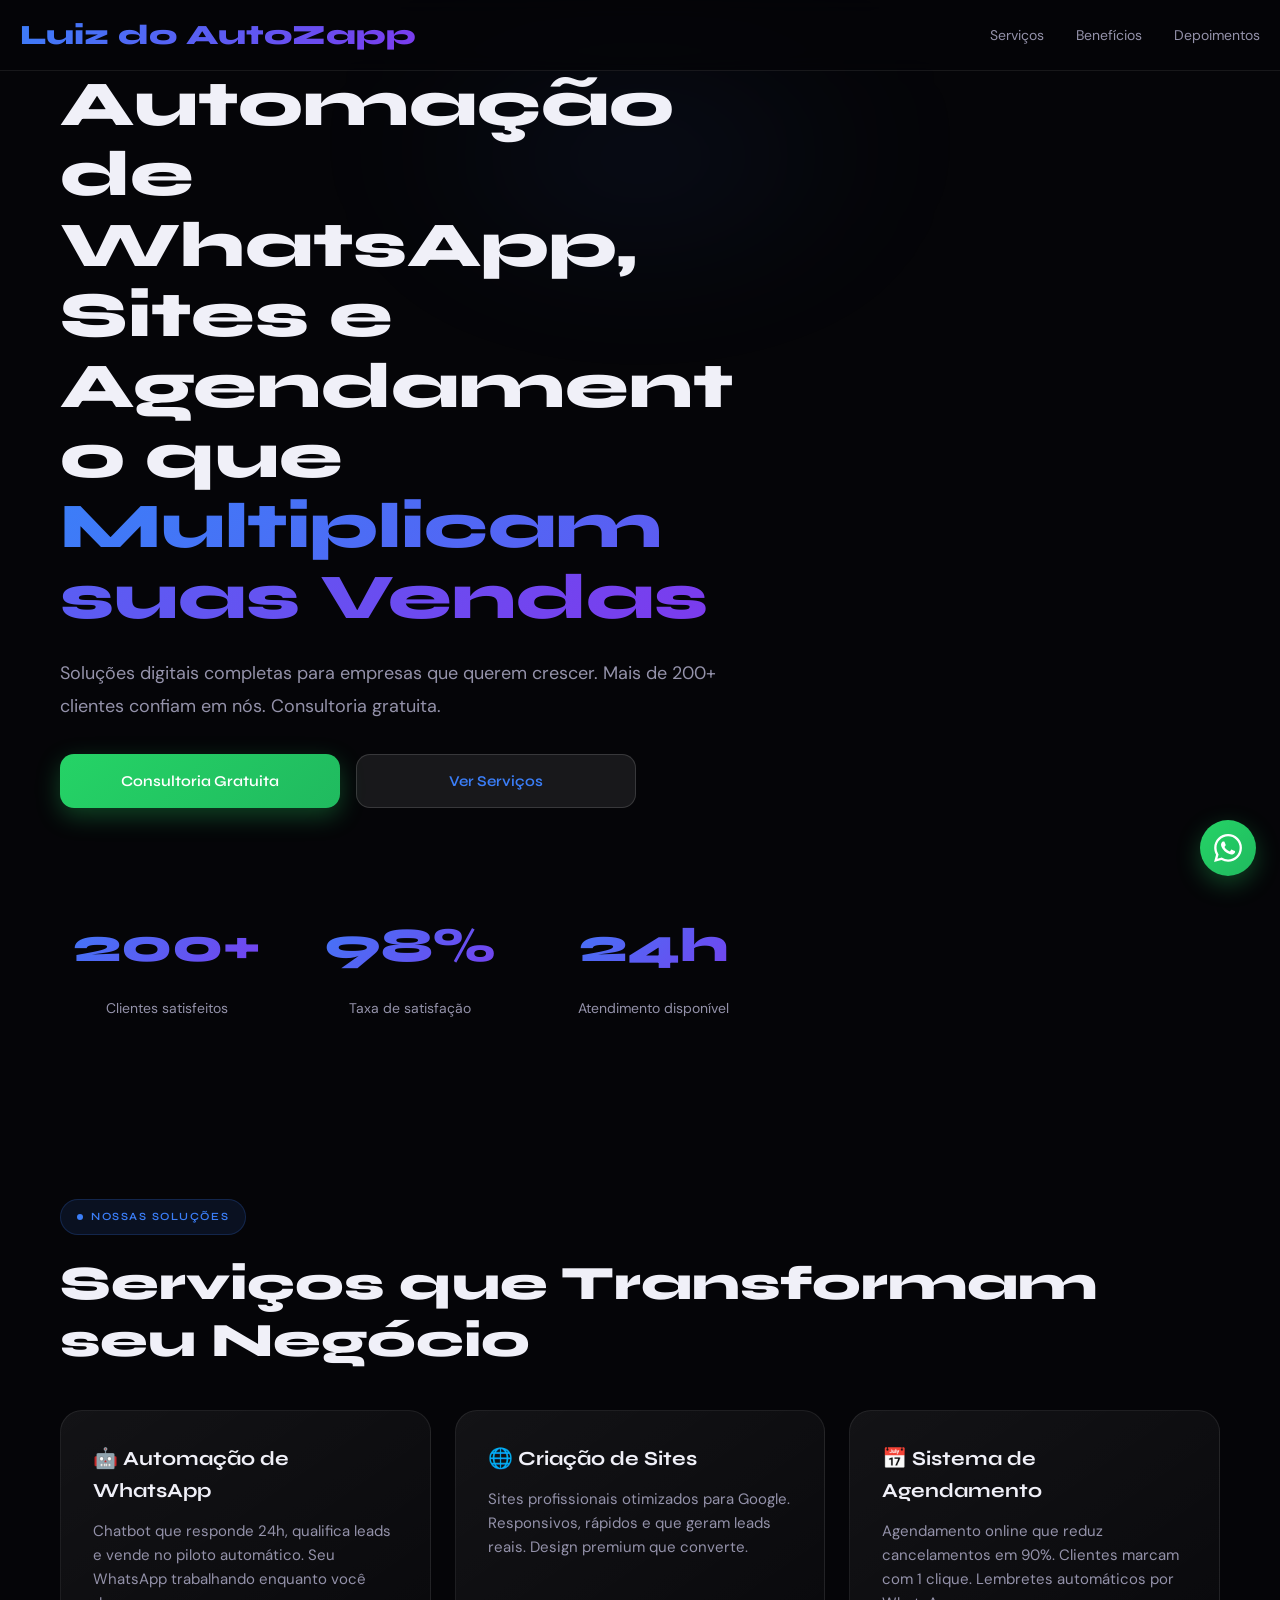
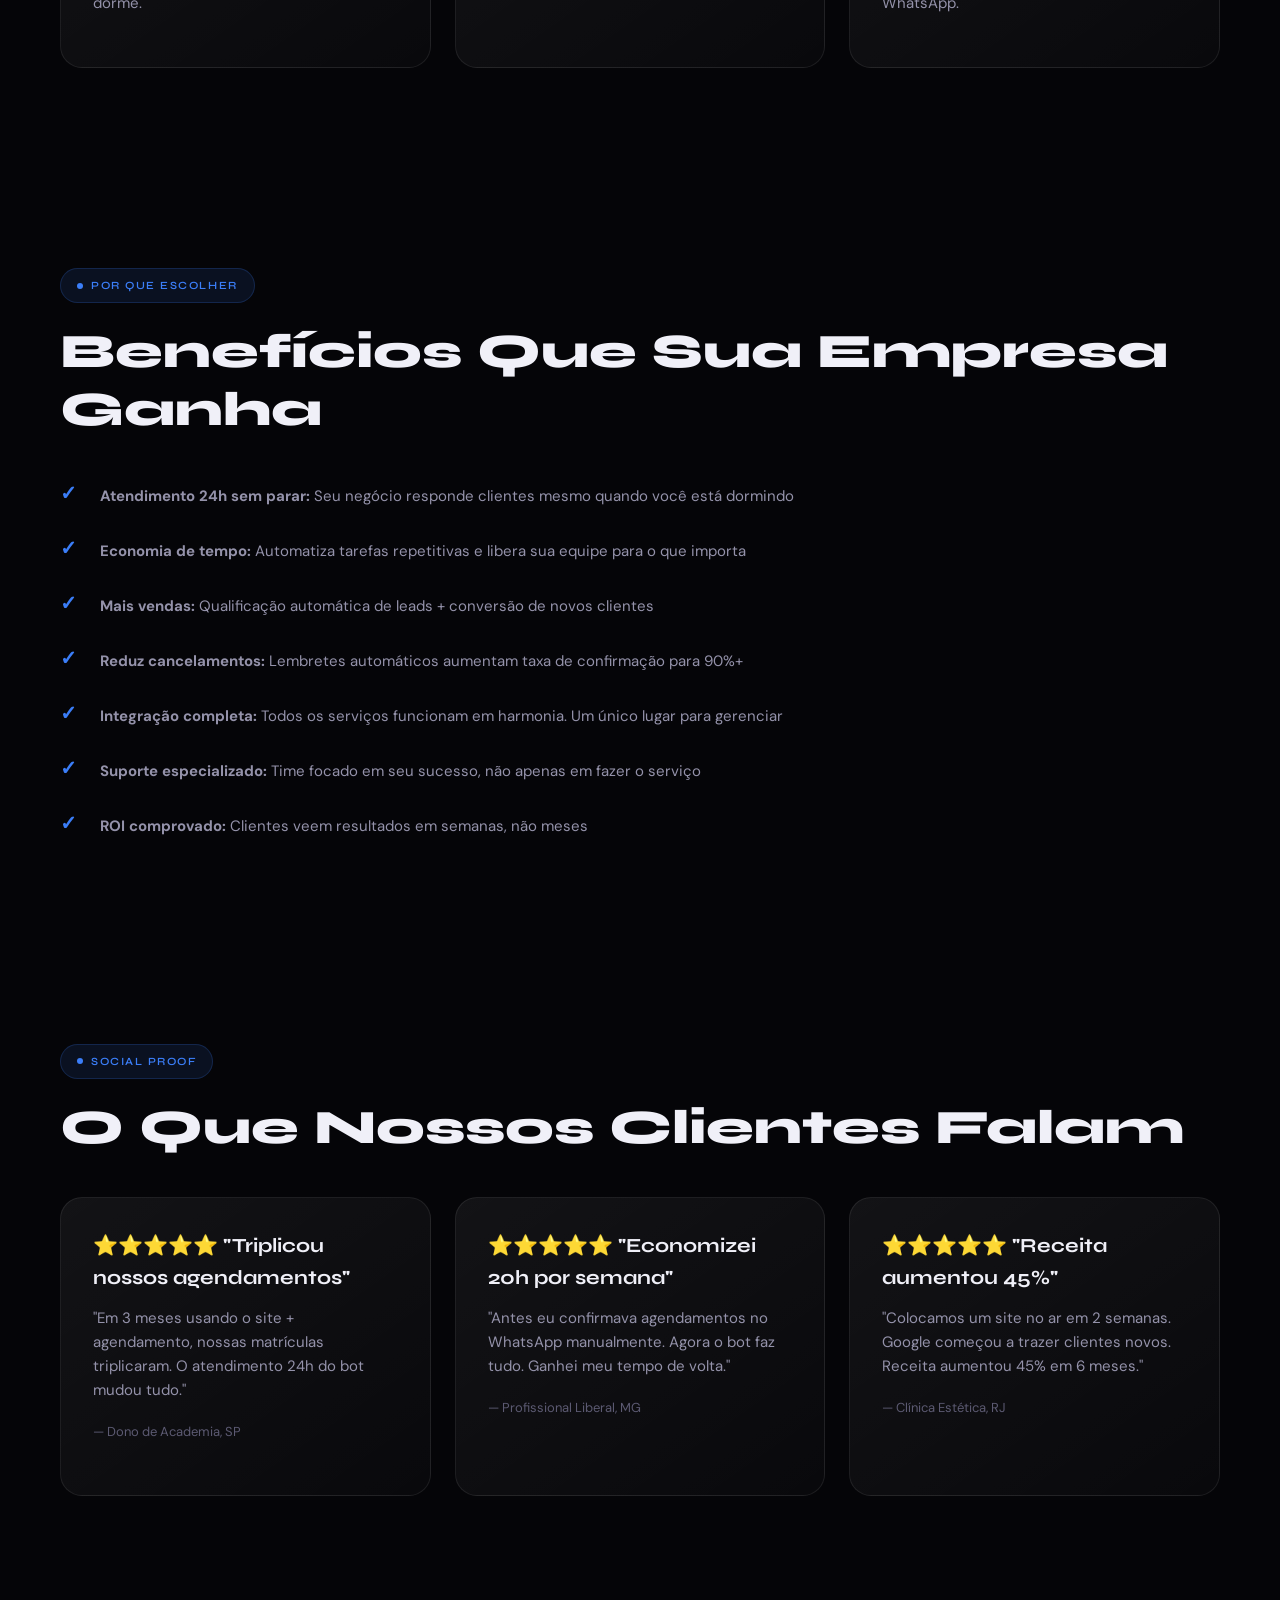
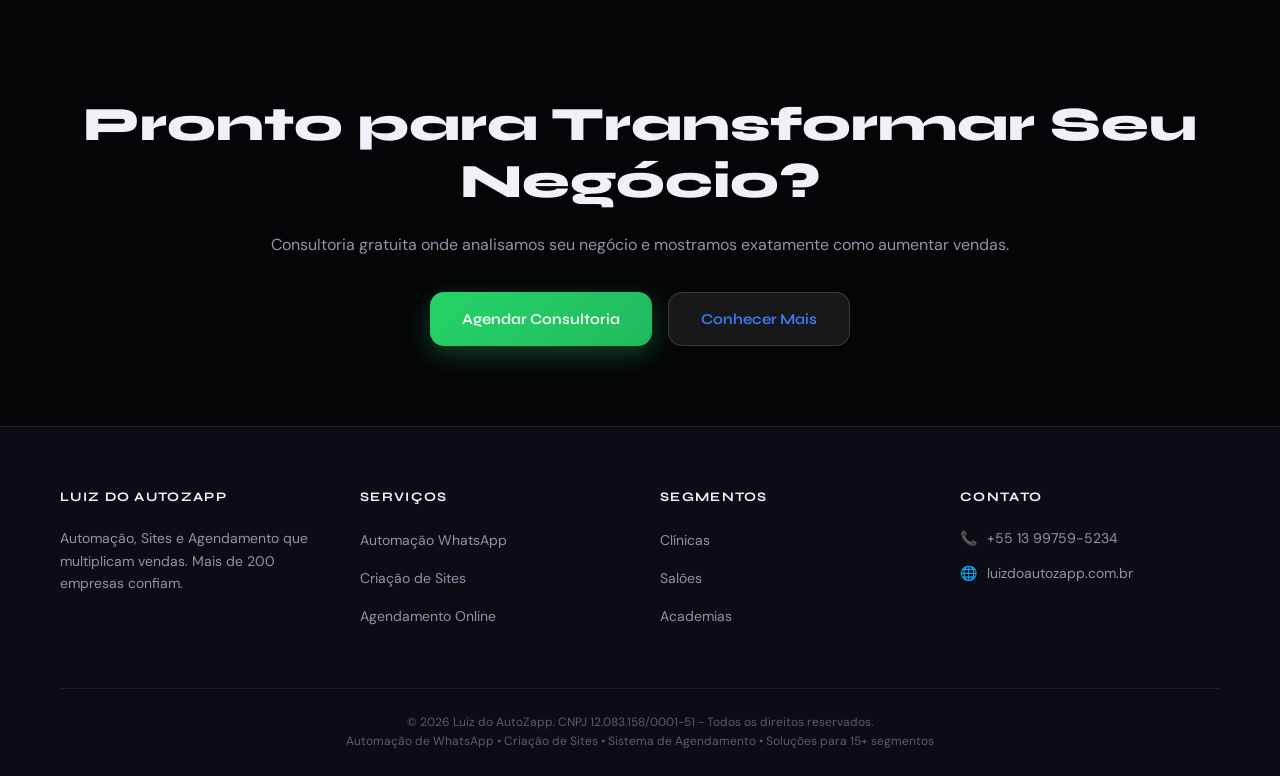
==== commit 689fda78: "Update index.html" ====
--- a/index.html
+++ b/index.html
@@ -771,11 +771,11 @@
   <!-- NAVBAR -->
   <nav id="navbar">
     <div class="navbar-content">
-      <a href="/" class="navbar-logo">Luiz do AutoZapp</a>
+      <a href="index.html" class="navbar-logo">Luiz do AutoZapp</a>
       <ul class="navbar-links">
-        <li><a href="#servicos">Serviços</a></li>
-        <li><a href="#beneficios">Benefícios</a></li>
-        <li><a href="#depoimentos">Depoimentos</a></li>
+        <li><a href="index.html#servicos">Serviços</a></li>
+        <li><a href="index.html#beneficios">Benefícios</a></li>
+        <li><a href="index.html#depoimentos">Depoimentos</a></li>
       </ul>
       <button id="hamburger" class="hamburger" aria-label="Menu">
         <span></span>
@@ -787,9 +787,9 @@
 
   <!-- MOBILE MENU -->
   <div id="mobileMenu">
-    <a href="#servicos" class="mobile-nav-item">Serviços</a>
-    <a href="#beneficios" class="mobile-nav-item">Benefícios</a>
-    <a href="#depoimentos" class="mobile-nav-item">Depoimentos</a>
+    <a href="index.html#servicos" class="mobile-nav-item">Serviços</a>
+    <a href="index.html#beneficios" class="mobile-nav-item">Benefícios</a>
+    <a href="index.html#depoimentos" class="mobile-nav-item">Depoimentos</a>
     <a href="https://wa.me/5513997595234?text=Quero%20conhecer%20as%20soluções!" class="mobile-nav-item" target="_blank" rel="noopener">WhatsApp</a>
   </div>
 
@@ -802,7 +802,7 @@
         <p>Soluções digitais completas para empresas que querem crescer. Mais de 200+ clientes confiam em nós. Consultoria gratuita.</p>
         <div class="hero-buttons">
           <a href="https://wa.me/5513997595234?text=Quero%20uma%20consultoria%20gratuita!" class="btn btn-whatsapp" target="_blank" rel="noopener">Consultoria Gratuita</a>
-          <a href="#servicos" class="btn btn-secondary">Ver Serviços</a>
+          <a href="index.html#servicos" class="btn btn-secondary">Ver Serviços</a>
         </div>
 
         <div class="stats">
@@ -945,7 +945,7 @@
       </div>
 
       <div class="footer-bottom">
-        <p class="footer-bottom-text">© 2026 Luiz do AutoZapp. Todos os direitos reservados.</p>
+        <p class="footer-bottom-text">© 2026 Luiz do AutoZapp. CNPJ 12.083.158/0001-51 - Todos os direitos reservados.</p>
         <p class="footer-bottom-text">Automação de WhatsApp • Criação de Sites • Sistema de Agendamento • Soluções para 15+ segmentos</p>
       </div>
     </div>
